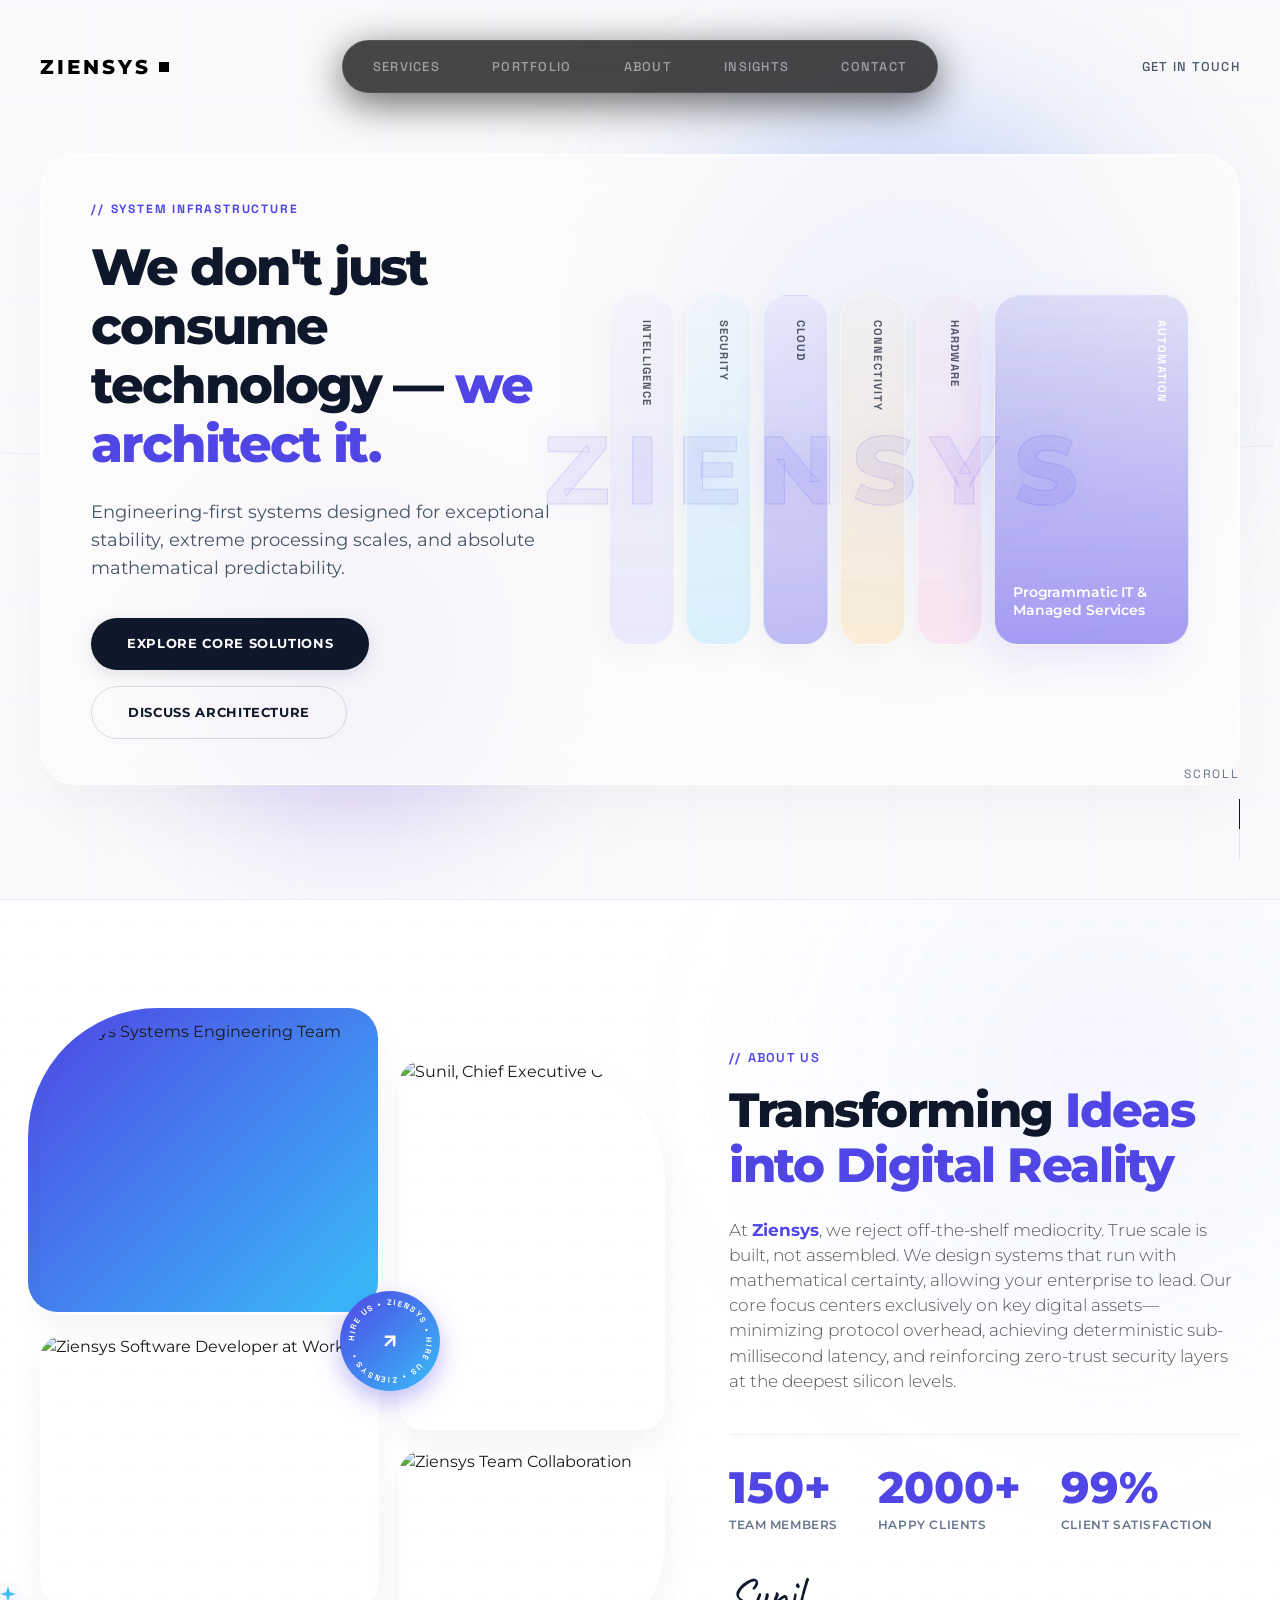
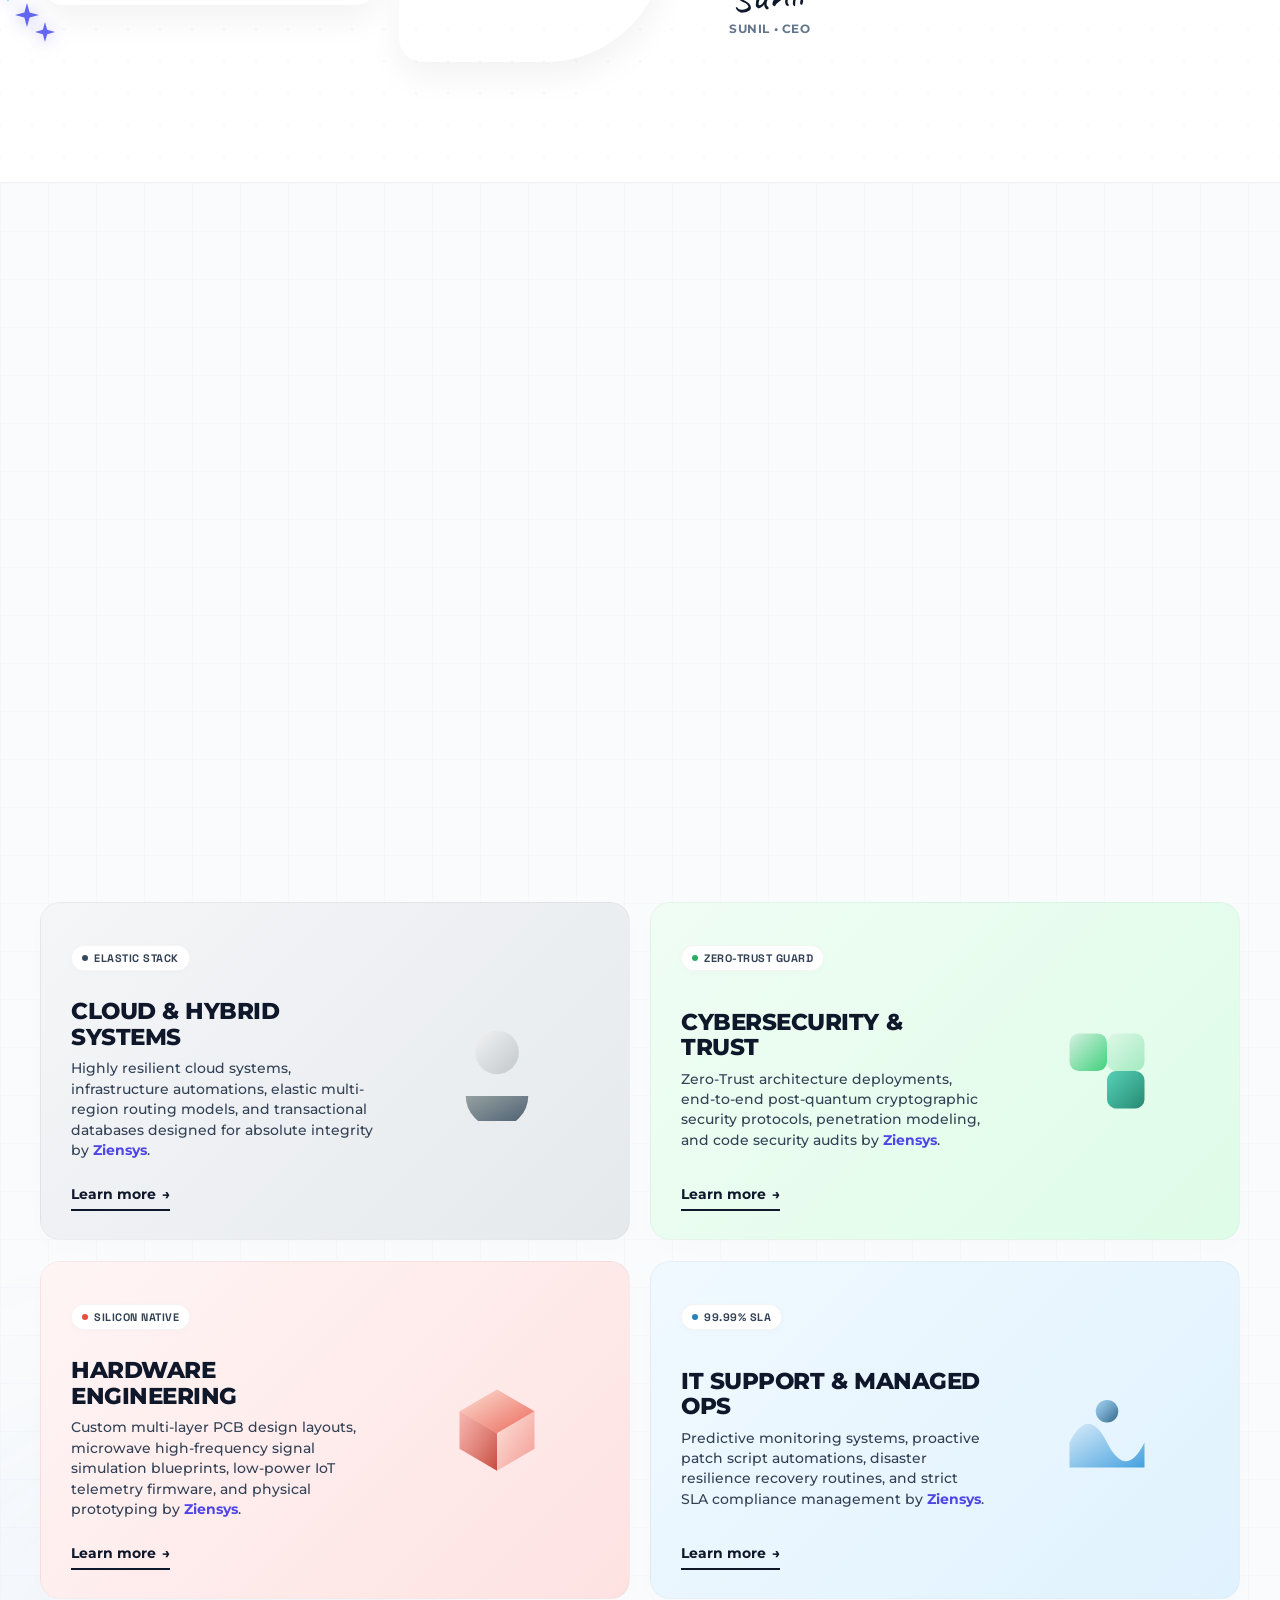
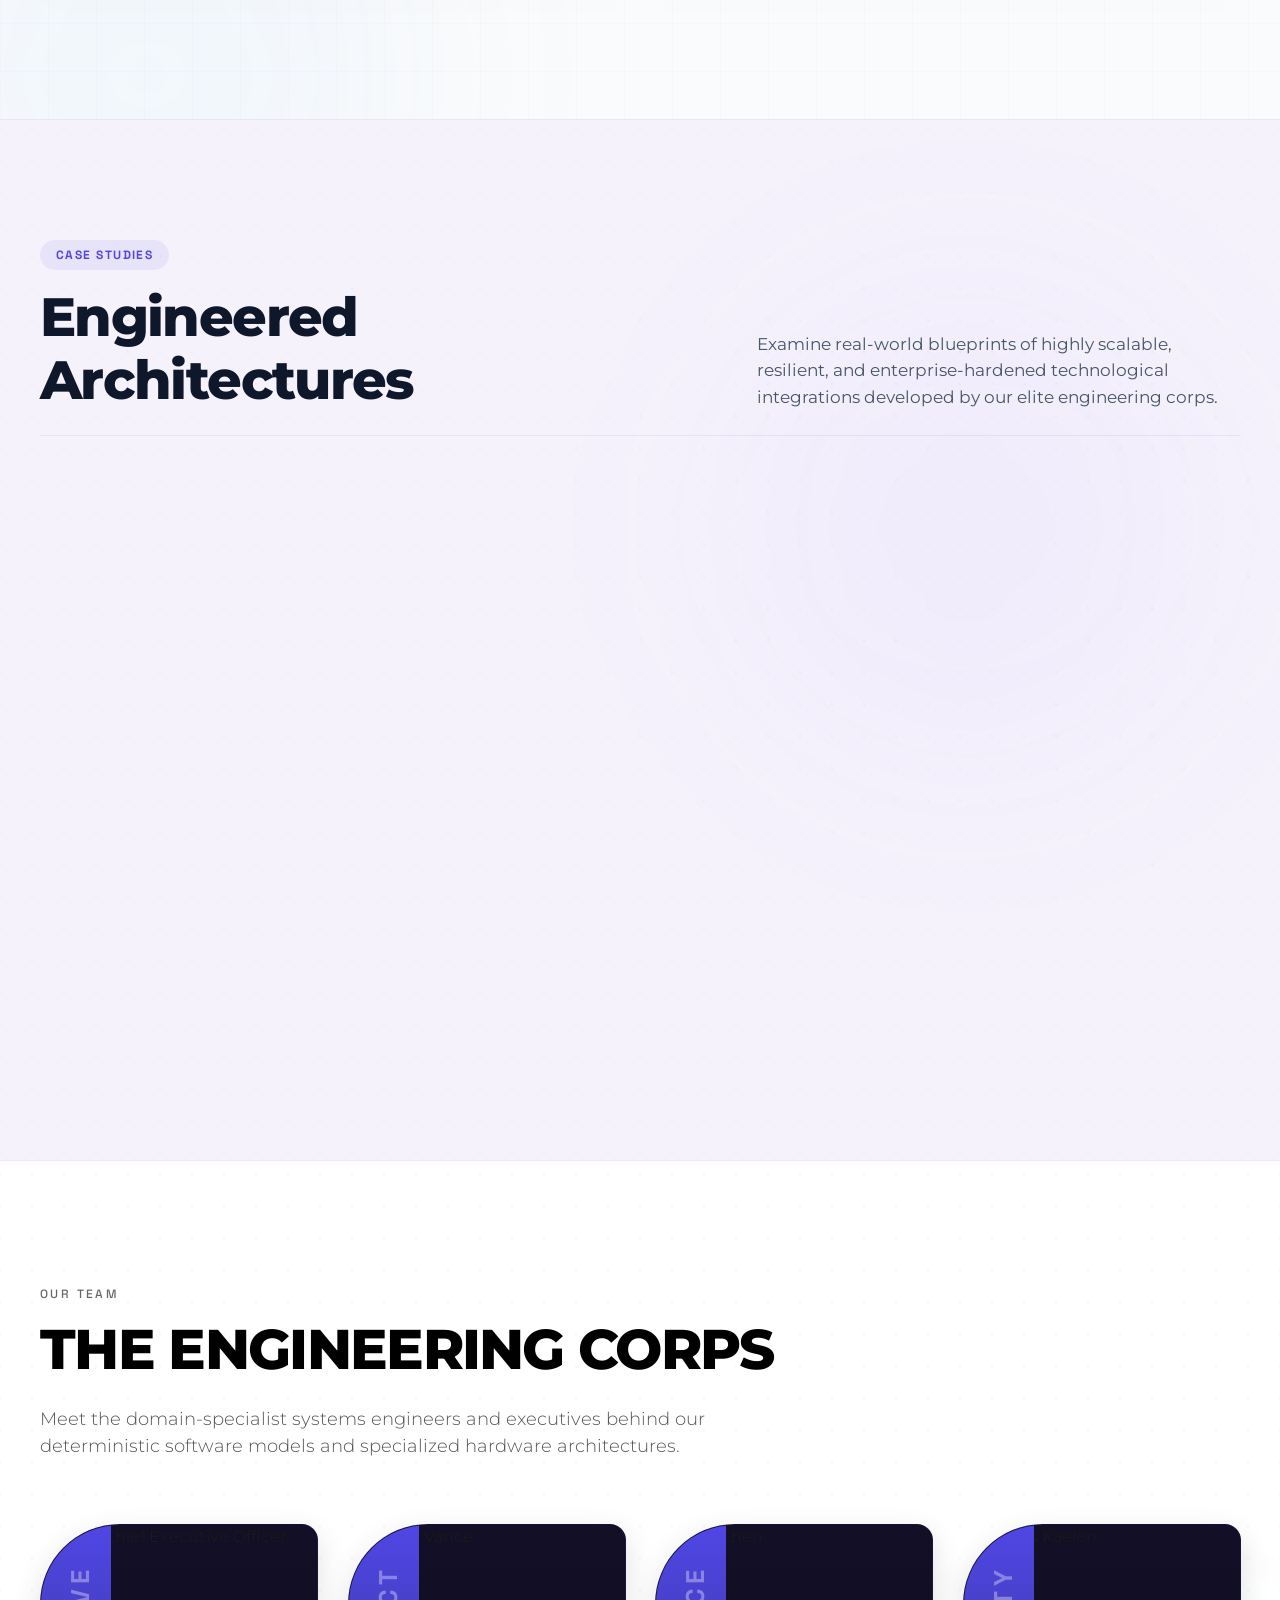
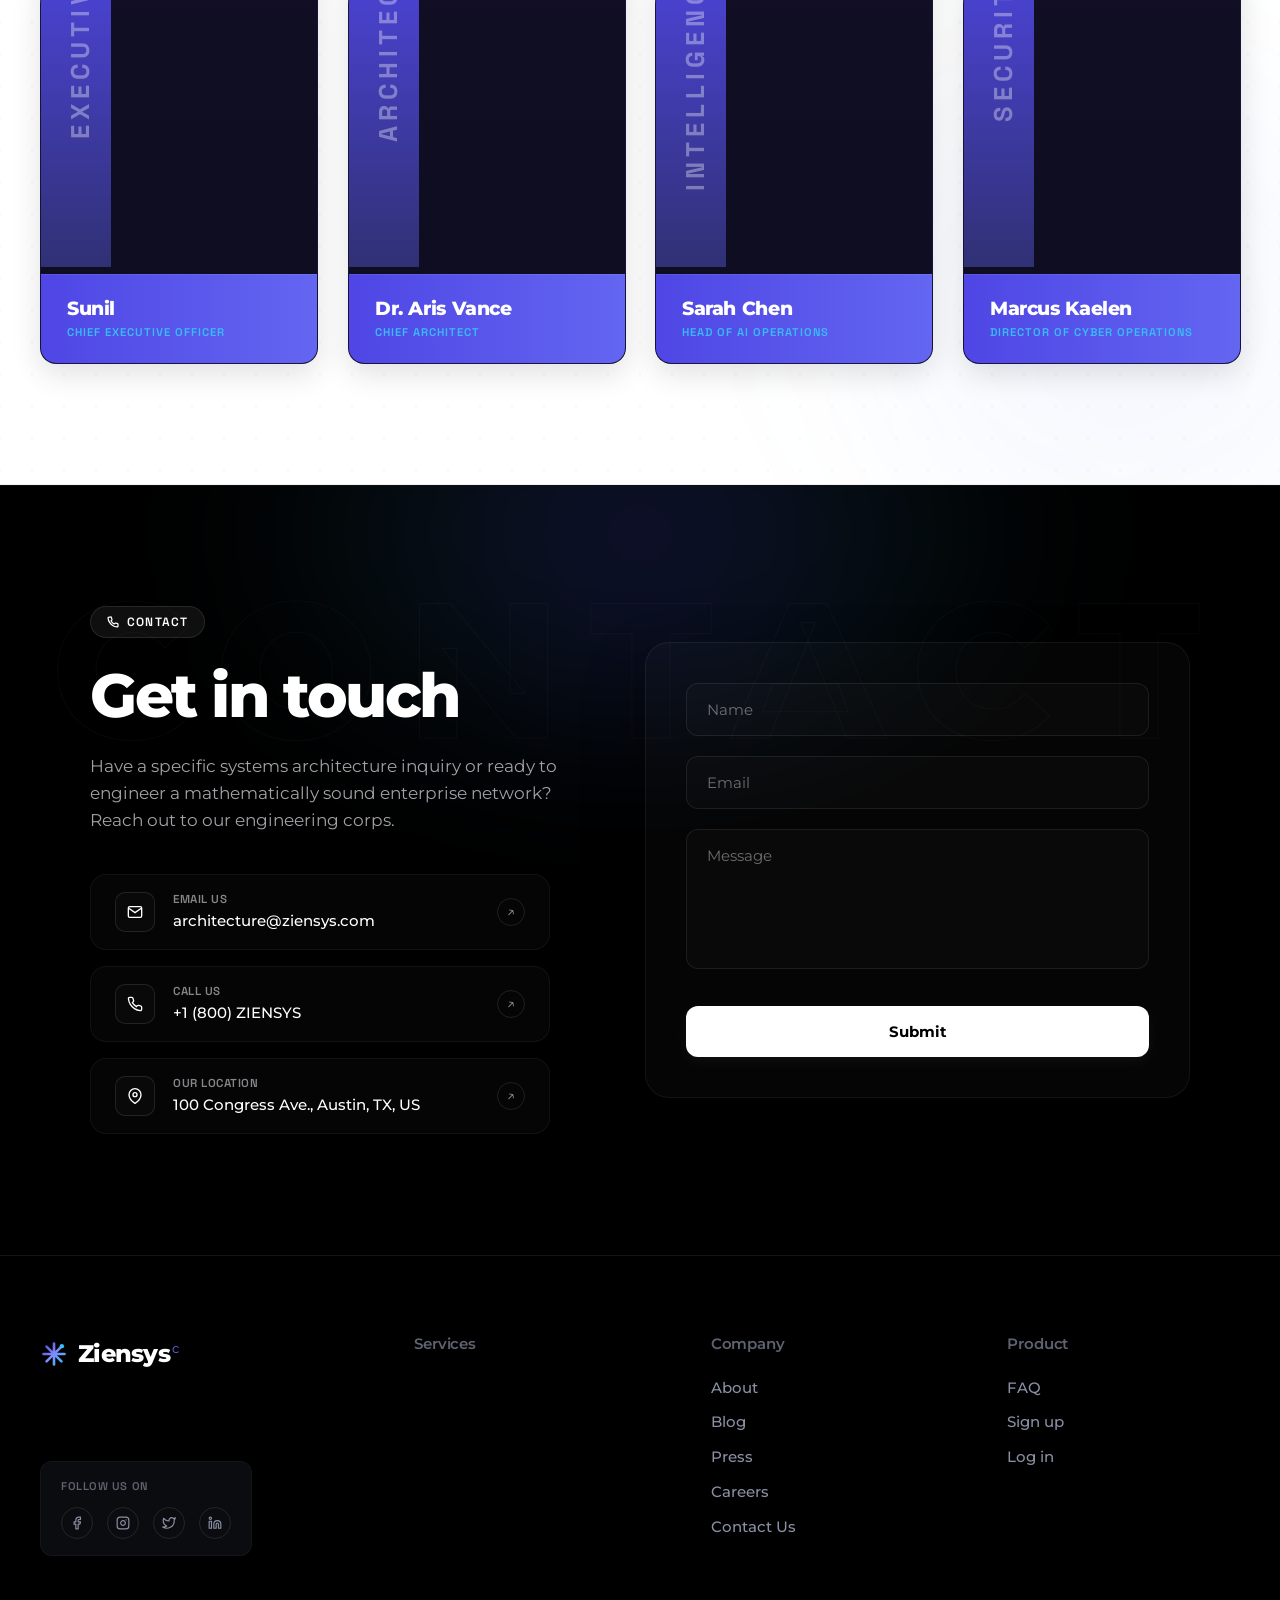
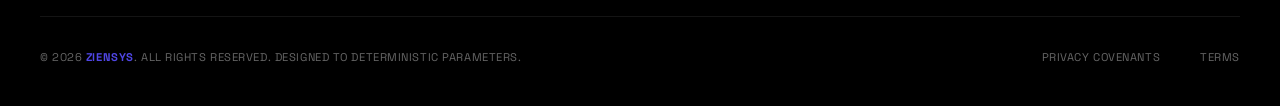
==== index.html @ 9ef04e5a "Initial commit" ====
<!DOCTYPE html>
<html lang="en">
<head>
  <meta charset="UTF-8">
  <meta name="viewport" content="width=device-width, initial-scale=1.0">
  <title>Ziensys | Enterprise System Architecture & Engineering-First Solutions</title>
  
  <meta name="title" content="Ziensys | Enterprise System Architecture & Engineering-First Solutions">
  <meta name="description" content="We don't just consume technology — we architect it. Ziensys provides premium, engineering-first enterprise technology solutions, including software development, cloud systems, cybersecurity, IoT, hardware engineering, and IT managed services.">
  
  <meta property="og:type" content="website">
  <meta property="og:title" content="Ziensys | Enterprise System Architecture & Engineering-First Solutions">
  <meta property="og:description" content="Premium engineering-first technology solutions. Architecting highly deterministic, mathematically sound system designs for global scale.">
  
  <meta name="theme-color" content="#000000">

  <link rel="preconnect" href="https://fonts.googleapis.com">
  <link rel="preconnect" href="https://fonts.gstatic.com" crossorigin>
  <link href="https://fonts.googleapis.com/css2?family=Caveat:wght@600&family=Montserrat:wght@300;400;500;700;800&family=Space+Grotesk:wght@400;500;600&display=swap" rel="stylesheet">

  <style>
    /* ==========================================================================
       ZIENSYS DESIGN SYSTEM (LESSE ARCHITECTURAL CONCEPT)
       ========================================================================== */
    :root {
      /* Default Light Theme variables for remaining sections */
      --bg-dark: #ffffff;
      --bg-card: #ffffff;
      --bg-card-hover: #f9f9fb;
      --accent: #000000;
      --accent-muted: #666666;
      --text-primary: #1a1a1a;
      --text-secondary: #555555;
      --border-flat: rgba(0, 0, 0, 0.06);
      --border-bright: rgba(0, 0, 0, 0.15);
      
      --font-display: 'Montserrat', sans-serif;
      --font-mono: 'Space Grotesk', monospace;
      
      --space-xxs: 4px;
      --space-xs: 8px;
      --space-sm: 16px;
      --space-md: 24px;
      --space-lg: 40px;
      --space-xl: 64px;
      --space-xxl: 120px;
      
      --transition-smooth: 0.6s cubic-bezier(0.16, 1, 0.3, 1);
      --transition-fast: 0.25s cubic-bezier(0.16, 1, 0.3, 1);
    }

    * {
      box-sizing: border-box;
      margin: 0;
      padding: 0;
    }

    html {
      scroll-behavior: smooth;
      font-size: 16px;
      -webkit-font-smoothing: antialiased;
      background-color: #000000;
    }

    body {
      background-color: #000000;
      color: var(--text-primary);
      font-family: var(--font-display);
      line-height: 1.5;
      overflow-x: hidden;
    }

    h1, h2, h3, h4 {
      font-weight: 700;
      line-height: 1.1;
      letter-spacing: -0.03em;
      text-transform: uppercase;
    }

    a {
      color: inherit;
      text-decoration: none;
      transition: var(--transition-fast);
    }

    ul {
      list-style: none;
    }

    /* Clean Structural Grid Background Overlay */
    .structural-grid-overlay {
      position: fixed;
      top: 0;
      left: 0;
      width: 100%;
      height: 100%;
      background-image: 
        linear-gradient(var(--border-flat) 1px, transparent 1px),
        linear-gradient(90deg, var(--border-flat) 1px, transparent 1px);
      background-size: 100px 100px;
      background-position: center center;
      pointer-events: none;
      z-index: 0;
      opacity: 0.5;
    }

    /* Core Architectural Container System */
    .container {
      max-width: 1400px;
      margin: 0 auto;
      padding: 0 var(--space-lg);
      position: relative;
      z-index: 2;
    }

    .section-spacing {
      padding: var(--space-xxl) 0;
      border-bottom: 1px solid var(--border-flat);
    }

    .section-header {
      margin-bottom: var(--space-xl);
      max-width: 800px;
    }

    .section-tag {
      font-family: var(--font-mono);
      font-size: 0.75rem;
      font-weight: 500;
      color: var(--accent-muted);
      letter-spacing: 0.2em;
      text-transform: uppercase;
      margin-bottom: var(--space-sm);
      display: inline-flex;
      align-items: center;
      gap: var(--space-xs);
    }

    .section-title {
      font-size: clamp(2rem, 5vw, 3.5rem);
      color: var(--accent);
      font-weight: 800;
      margin-bottom: var(--space-md);
    }

    .section-desc {
      color: var(--text-secondary);
      font-size: 1.15rem;
      font-weight: 300;
      max-width: 700px;
    }

    /* Hardware Accelerated 3D Perspective Context */
    .perspective-context {
      perspective: 1200px;
      transform-style: preserve-3d;
    }

    /* High-Performance 3D Reveal Animations */
    .reveal {
      opacity: 0;
      transform: translateY(40px) rotateX(4deg);
      transition: opacity 1s cubic-bezier(0.16, 1, 0.3, 1), transform 1s cubic-bezier(0.16, 1, 0.3, 1);
      will-change: transform, opacity;
    }

    .reveal.active {
      opacity: 1;
      transform: translateY(0) rotateX(0deg);
    }

    .reveal-delay-1 { transition-delay: 0.1s; }
    .reveal-delay-2 { transition-delay: 0.2s; }
    .reveal-delay-3 { transition-delay: 0.3s; }

    /* ==========================================================================
       HEADER & NAVIGATION LAYER (FLOATING CAPSULE & MEGAMENU Dropdown)
       ========================================================================== */
    .navbar {
      /* Explicit Dark Theme variables for black navbar capsule */
      --accent: #ffffff;
      --accent-muted: #888888;
      --text-primary: #f5f5f7;
      --text-secondary: #a1a1a6;
      --border-flat: rgba(255, 255, 255, 0.08);
      --border-bright: rgba(255, 255, 255, 0.2);

      position: fixed;
      top: 0;
      left: 0;
      width: 100%;
      z-index: 1000;
      padding: var(--space-lg) 0;
      background: transparent;
      transition: padding var(--transition-smooth);
      pointer-events: none;
    }

    .navbar.scrolled {
      padding: var(--space-sm) 0;
    }

    .nav-container {
      display: flex;
      justify-content: center; /* Center the capsule geometrically */
      align-items: center;
      pointer-events: none;
      position: relative; /* Establish absolute positioning context */
    }

    /* Top Absolute Header for Logo and Contact button (Scrolls away) */
    .top-brand-bar {
      position: absolute;
      top: 0;
      left: 0;
      width: 100%;
      z-index: 1001;
      padding: var(--space-lg) 0;
      background: transparent;
      pointer-events: none;
    }

    .top-brand-container {
      display: flex;
      justify-content: space-between;
      align-items: center;
      pointer-events: none;
      height: 54px; /* Matches the nav capsule height perfectly for alignment */
      position: relative;
    }

    .logo {
      font-family: var(--font-display);
      font-size: 1.25rem;
      font-weight: 800;
      letter-spacing: 0.15em;
      color: var(--accent);
      display: flex;
      align-items: center;
      gap: var(--space-xs);
      pointer-events: auto;
    }

    .logo-square {
      width: 10px;
      height: 10px;
      background-color: var(--accent);
    }

    /* Centered Pill Capsule */
    .nav-capsule {
      background: rgba(10, 10, 10, 0.75);
      border: 1px solid rgba(255, 255, 255, 0.08);
      border-radius: 999px;
      padding: 6px;
      backdrop-filter: blur(20px);
      -webkit-backdrop-filter: blur(20px);
      display: flex;
      align-items: center;
      box-shadow: 0 10px 40px rgba(0, 0, 0, 0.6);
      pointer-events: auto;
    }

    .nav-menu {
      display: flex;
      align-items: center;
      gap: 4px;
    }

    .nav-item {
      position: relative;
    }

    .nav-link {
      font-family: var(--font-mono);
      font-size: 0.8rem;
      font-weight: 500;
      color: var(--text-secondary);
      text-transform: uppercase;
      letter-spacing: 0.1em;
      padding: 10px 24px;
      border-radius: 999px;
      transition: color var(--transition-fast), background var(--transition-fast);
      display: inline-block;
    }

    .nav-link:hover, .nav-link.active-link {
      color: var(--accent);
      background: rgba(255, 255, 255, 0.06);
    }

    /* Active Pill Dropdown bridge */
    .nav-item-dropdown {
      position: relative;
    }

    .nav-item-dropdown::after {
      content: '';
      position: absolute;
      top: 100%;
      left: -20px;
      right: -20px;
      height: 24px;
    }

    /* Megamenu layout dropdown matching reference image (White Glassmorphic Borders, Highly Opaque Background) */
    .megamenu-dropdown {
      position: absolute;
      top: calc(100% + 12px);
      left: 50%;
      transform: translateX(-50%) translateY(15px);
      width: 780px;
      background: rgba(10, 10, 12, 0.98);
      border: 1px solid rgba(255, 255, 255, 0.16);
      border-radius: 20px;
      padding: 24px;
      box-shadow: 
        0 30px 60px rgba(0, 0, 0, 0.8), 
        inset 0 1px 1px rgba(255, 255, 255, 0.15);
      backdrop-filter: blur(40px);
      -webkit-backdrop-filter: blur(40px);
      z-index: 1001;
      opacity: 0;
      visibility: hidden;
      transition: opacity 0.4s cubic-bezier(0.16, 1, 0.3, 1), transform 0.4s cubic-bezier(0.16, 1, 0.3, 1), visibility 0.4s;
      pointer-events: none;
    }

    .nav-item-dropdown:hover .megamenu-dropdown,
    .nav-item-dropdown:focus-within .megamenu-dropdown {
      opacity: 1;
      visibility: visible;
      transform: translateX(-50%) translateY(0);
      pointer-events: auto;
    }

    .megamenu-grid {
      display: grid;
      grid-template-columns: 1fr 1fr;
      gap: 12px;
    }

    /* Services cells styling matching user reference */
    .megamenu-cell {
      background: rgba(255, 255, 255, 0.02);
      border: 1px solid rgba(255, 255, 255, 0.05);
      border-radius: 12px;
      padding: 18px 24px;
      display: flex;
      align-items: center;
      justify-content: space-between;
      transition: background var(--transition-fast), border-color var(--transition-fast), transform var(--transition-fast);
      cursor: pointer;
      position: relative;
      overflow: hidden;
    }

    .megamenu-cell::before {
      content: '';
      position: absolute;
      top: 50%;
      left: 50%;
      width: 100%;
      height: 100%;
      background: radial-gradient(circle, rgba(255,255,255,0.03) 0%, transparent 80%);
      transform: translate(-50%, -50%) scale(0.8);
      opacity: 0;
      transition: transform 0.5s ease, opacity 0.5s ease;
      pointer-events: none;
    }

    .megamenu-cell:hover::before {
      opacity: 1;
      transform: translate(-50%, -50%) scale(1.2);
    }

    .megamenu-cell:hover {
      background: rgba(255, 255, 255, 0.07);
      border-color: rgba(255, 255, 255, 0.15);
      transform: translateY(-2px);
    }

    .megamenu-cell-left {
      display: flex;
      align-items: center;
      gap: 14px;
    }

    .megamenu-cell-icon {
      display: flex;
      align-items: center;
      justify-content: center;
      color: var(--accent-muted);
      transition: color var(--transition-fast);
    }

    .megamenu-cell:hover .megamenu-cell-icon {
      color: var(--accent);
    }

    .megamenu-cell-title {
      font-size: 0.95rem;
      font-weight: 500;
      letter-spacing: -0.01em;
      color: var(--text-primary);
    }

    .megamenu-cell-badge {
      font-family: var(--font-mono);
      font-size: 0.75rem;
      color: var(--text-secondary);
      opacity: 0.5;
      letter-spacing: 0.05em;
    }

    .megamenu-cell:hover .megamenu-cell-badge {
      opacity: 0.8;
      color: var(--accent);
    }

    /* Right hand side action button */
    .nav-contact-link {
      font-family: var(--font-mono);
      font-size: 0.8rem;
      font-weight: 500;
      color: var(--text-secondary);
      text-transform: uppercase;
      letter-spacing: 0.1em;
      pointer-events: auto;
      transition: color var(--transition-fast);
    }

    .nav-contact-link:hover {
      color: var(--accent);
    }

    .hamburger {
      display: none;
      flex-direction: column;
      justify-content: space-between;
      width: 24px;
      height: 14px;
      cursor: pointer;
      z-index: 110;
      pointer-events: auto;
    }

    .hamburger span {
      width: 100%;
      height: 1px;
      background-color: var(--accent);
      transition: transform var(--transition-fast);
    }

    .hamburger.active span:nth-child(1) { transform: translateY(6.5px) rotate(45deg); }
    .hamburger.active span:nth-child(2) { opacity: 0; }
    .hamburger.active span:nth-child(3) { transform: translateY(-6.5px) rotate(-45deg); }

    .mobile-menu-overlay {
      position: fixed;
      top: 0;
      right: -100%;
      width: 100%;
      height: 100vh;
      background-color: #000000; /* Explicitly black mobile overlay menu */
      z-index: 105;
      display: flex;
      flex-direction: column;
      justify-content: center;
      align-items: center;
      gap: var(--space-lg);
      transition: right var(--transition-smooth);
    }

    .mobile-menu-overlay.open { right: 0; }
    .mobile-menu-overlay .nav-link { font-size: 1.5rem; }

    /* ==========================================================================
       SECTION 1: HERO / THE LANDING WINDOW (EXPLICIT BLACK BACKGROUND)
       ========================================================================== */
    .hero {
      /* Dynamic light/indigo variables for Hero section dashboard backdrop */
      --accent: #0f172a;
      --accent-muted: #64748b;
      --text-primary: #0f172a;
      --text-secondary: #475569;
      --border-flat: rgba(79, 70, 229, 0.08);
      --border-bright: rgba(79, 70, 229, 0.2);

      background-color: #faf9fb;
      color: var(--text-primary);
      min-height: 100vh;
      display: flex;
      align-items: center;
      position: relative;
      overflow: hidden;
      padding: 120px 0 80px 0;
      box-sizing: border-box;
      border-bottom: 1px solid var(--border-flat);
    }

    .hero-content {
      width: 100%;
      max-width: 1350px;
    }

    .hero-grid-overlay {
      position: absolute;
      top: 0;
      left: 0;
      width: 100%;
      height: 100%;
      background-image: 
        linear-gradient(rgba(79, 70, 229, 0.02) 1px, transparent 1px),
        linear-gradient(90deg, rgba(79, 70, 229, 0.02) 1px, transparent 1px);
      background-size: 100px 100px;
      background-position: center center;
      pointer-events: none;
      z-index: 2;
    }

    /* Floating Dashboard Card and Layered Glass Stack styles are appended below in custom CSS block */

    .hero-tag {
      border: 1px solid var(--border-bright);
      padding: var(--space-xxs) var(--space-sm);
      color: var(--accent);
      font-family: var(--font-mono);
      font-size: 0.75rem;
      text-transform: uppercase;
      letter-spacing: 0.15em;
      display: inline-flex;
      align-items: center;
      gap: var(--space-xs);
      margin-bottom: var(--space-lg);
    }

    .hero-title {
      font-size: clamp(2.5rem, 7vw, 5.5rem);
      font-weight: 800;
      line-height: 1.0;
      letter-spacing: -0.04em;
      margin-bottom: var(--space-lg);
    }

    .hero-title span.editorial-italics {
      font-weight: 300;
      font-style: italic;
      text-transform: lowercase;
      display: block;
      color: var(--text-secondary);
    }

    .hero-sub {
      font-size: clamp(1.1rem, 2.5vw, 1.4rem);
      color: var(--text-secondary);
      max-width: 750px;
      margin-bottom: var(--space-xl);
      font-weight: 300;
    }

    .btn-group {
      display: flex;
      flex-wrap: wrap;
      gap: var(--space-md);
    }

    /* Editorial Solid Block Buttons */
    .btn {
      font-family: var(--font-mono);
      display: inline-flex;
      align-items: center;
      justify-content: center;
      padding: var(--space-sm) var(--space-lg);
      font-size: 0.8rem;
      font-weight: 500;
      text-transform: uppercase;
      letter-spacing: 0.15em;
      cursor: pointer;
      transition: var(--transition-fast);
      position: relative;
      border: 1px solid var(--accent);
    }

    .btn-primary {
      background-color: var(--accent);
      color: var(--bg-dark);
    }

    .btn-primary:hover {
      background-color: var(--bg-dark);
      color: var(--accent);
      transform: translateY(-2px);
    }

    .btn-secondary {
      border: 1px solid var(--border-bright);
      background: transparent;
      color: var(--accent);
    }

    .btn-secondary:hover {
      border-color: var(--accent);
      transform: translateY(-2px);
    }

    /* Architectural Down Line Asset */
    .scroll-indicator {
      position: absolute;
      bottom: var(--space-lg);
      right: var(--space-lg);
      display: flex;
      flex-direction: column;
      align-items: flex-end;
      gap: var(--space-sm);
      font-family: var(--font-mono);
      font-size: 0.75rem;
      color: var(--text-secondary);
      text-transform: uppercase;
      letter-spacing: 0.15em;
    }

    .scroll-line {
      width: 1px;
      height: 60px;
      background: var(--border-flat);
      position: relative;
      overflow: hidden;
    }

    .scroll-line::after {
      content: '';
      position: absolute;
      top: 0;
      left: 0;
      width: 100%;
      height: 30px;
      background: var(--accent);
      animation: scroll-drop 2s infinite cubic-bezier(0.16, 1, 0.3, 1);
    }

    @keyframes scroll-drop {
      0% { transform: translateY(-100%); }
      80%, 100% { transform: translateY(200%); }
    }

    /* ==========================================================================
       SECTION 2: EXECUTIVE VISION
       ========================================================================== */
    .vision-grid {
      display: grid;
      grid-template-columns: 1.1fr 0.9fr;
      gap: var(--space-xl);
      align-items: center;
    }

    .vision-quote p {
      font-size: clamp(1.4rem, 3vw, 2.2rem);
      line-height: 1.3;
      font-weight: 300;
      color: var(--accent);
      margin-bottom: var(--space-lg);
    }

    .vision-author {
      font-family: var(--font-mono);
      text-transform: uppercase;
      letter-spacing: 0.1em;
    }

    .vision-name {
      font-size: 0.9rem;
      font-weight: 700;
      color: var(--accent);
    }

    .vision-title {
      font-size: 0.75rem;
      color: var(--text-secondary);
      margin-top: var(--space-xxs);
    }

    .vision-body {
      color: var(--text-secondary);
      font-size: 1.05rem;
      font-weight: 300;
      margin-top: var(--space-lg);
      padding-top: var(--space-lg);
      border-top: 1px solid var(--border-flat);
    }

    /* High-End 3D Interactive Container Layer */
    .interactive-3d-frame {
      width: 100%;
      height: 480px;
      background: var(--bg-card);
      border: 1px solid var(--border-flat);
      display: flex;
      justify-content: center;
      align-items: center;
      position: relative;
      transform-style: preserve-3d;
      transition: border-color var(--transition-smooth);
      will-change: transform;
    }

    .interactive-3d-frame:hover {
      border-color: var(--border-bright);
    }

    .interactive-3d-frame svg {
      width: 75%;
      height: auto;
      transform: translateZ(50px) scale(0.95);
      transition: transform var(--transition-smooth);
    }

    /* ==========================================================================
       SECTION 3: CORE CAPABILITIES (3D GRID ENGINE)
       ========================================================================== */
    .services-grid {
      display: grid;
      grid-template-columns: repeat(3, 1fr);
      gap: var(--space-md);
    }

    .service-card {
      background-color: var(--bg-card);
      border: 1px solid var(--border-flat);
      padding: var(--space-lg);
      display: flex;
      flex-direction: column;
      height: 400px;
      position: relative;
      transform-style: preserve-3d;
      transition: border-color var(--transition-smooth), background-color var(--transition-smooth);
      will-change: transform;
    }

    .service-card:hover {
      border-color: var(--border-bright);
      background-color: var(--bg-card-hover);
    }

    .service-header {
      display: flex;
      justify-content: space-between;
      align-items: flex-start;
      margin-bottom: var(--space-md);
      transform: translateZ(30px);
    }

    .service-icon {
      color: var(--accent);
    }

    .service-number {
      font-family: var(--font-mono);
      font-size: 0.75rem;
      color: var(--accent-muted);
    }

    .service-card-title {
      font-size: 1.25rem;
      font-weight: 700;
      color: var(--accent);
      margin-bottom: var(--space-md);
      transform: translateZ(40px);
    }

    .service-list {
      margin-top: auto;
      display: flex;
      flex-direction: column;
      gap: var(--space-sm);
      transform: translateZ(20px);
    }

    .service-item {
      font-size: 0.9rem;
      color: var(--text-secondary);
      font-weight: 300;
      line-height: 1.4;
    }

    /* ==========================================================================
       SECTION 4: CASE STUDIES (PREMIUM PASTEL LILAC BENTO GRID)
       ========================================================================== */
    .cases-section {
      background-color: #f5f2fc !important; /* Soft premium lilac background */
      background-image: radial-gradient(rgba(79, 70, 229, 0.07) 1.2px, transparent 1.2px) !important;
      background-size: 32px 32px !important;
      background-position: center center !important;
      color: #0f172a !important;
      border-bottom: 1px solid rgba(79, 70, 229, 0.06);
      position: relative;
      overflow: hidden;
    }

    .cases-section::before {
      content: '';
      position: absolute;
      top: 15%;
      right: 5%;
      width: 500px;
      height: 500px;
      background: radial-gradient(circle, rgba(168, 85, 247, 0.04) 0%, rgba(99, 102, 241, 0.03) 100%);
      filter: blur(100px);
      border-radius: 50%;
      pointer-events: none;
      z-index: 1;
    }

    .cases-header-grid {
      display: grid;
      grid-template-columns: 1.15fr 0.85fr;
      gap: var(--space-xl);
      align-items: flex-end;
      margin-bottom: var(--space-xl);
      border-bottom: 1px solid rgba(79, 70, 229, 0.08);
      padding-bottom: var(--space-md);
    }

    .cases-capsule-tag {
      background: rgba(79, 70, 229, 0.08);
      color: var(--brand-primary);
      font-family: var(--font-mono);
      font-size: 0.75rem;
      font-weight: 700;
      letter-spacing: 0.12em;
      text-transform: uppercase;
      padding: 6px 16px;
      border-radius: 99px;
      display: inline-block;
      margin-bottom: var(--space-sm);
    }

    .cases-title {
      font-family: var(--font-display);
      font-size: clamp(2rem, 4.5vw, 3.4rem);
      font-weight: 800;
      line-height: 1.15;
      letter-spacing: -0.03em;
      color: #0f172a;
      margin: 0;
      text-transform: none;
    }

    .cases-desc {
      color: #475569;
      font-size: 1.05rem;
      line-height: 1.6;
      font-weight: 400;
      margin: 0;
    }

    .cases-grid {
      display: grid;
      grid-template-columns: repeat(3, 1fr);
      gap: 30px;
    }

    .cases-premium-card {
      border-radius: 24px;
      padding: 32px;
      display: flex;
      flex-direction: column;
      justify-content: space-between;
      min-height: 540px;
      box-shadow: 0 10px 30px rgba(79, 70, 229, 0.02);
      transition: transform 0.45s cubic-bezier(0.16, 1, 0.3, 1), box-shadow 0.45s cubic-bezier(0.16, 1, 0.3, 1), border-color 0.45s cubic-bezier(0.16, 1, 0.3, 1);
      box-sizing: border-box;
      border: 1px solid rgba(79, 70, 229, 0.05);
      position: relative;
      overflow: hidden;
      cursor: pointer;
      transform-style: preserve-3d;
      will-change: transform;
    }

    .card-theme-lilac {
      background: linear-gradient(135deg, #eae5f9 0%, #ebe7f7 100%);
      color: #0f172a;
      border-color: rgba(79, 70, 229, 0.08);
    }

    .card-theme-dark {
      background: #000000;
      color: #ffffff;
      border-color: rgba(255, 255, 255, 0.1);
      box-shadow: 0 10px 40px rgba(0, 0, 0, 0.15);
    }

    .cases-premium-card:hover {
      transform: translateY(-8px);
    }

    .card-theme-lilac:hover {
      box-shadow: 0 25px 50px rgba(79, 70, 229, 0.12);
      border-color: rgba(79, 70, 229, 0.2);
    }

    .card-theme-dark:hover {
      box-shadow: 0 25px 50px rgba(0, 0, 0, 0.4);
      border-color: rgba(255, 255, 255, 0.25);
    }

    .cases-card-header {
      display: flex;
      justify-content: space-between;
      align-items: flex-start;
      margin-bottom: var(--space-md);
      transform: translateZ(30px);
    }

    .cases-card-title-group {
      flex: 1;
      padding-right: 12px;
    }

    .cases-card-meta {
      font-family: var(--font-mono);
      font-size: 0.72rem;
      font-weight: 700;
      text-transform: uppercase;
      letter-spacing: 0.1em;
      margin-bottom: 6px;
    }

    .card-theme-lilac .cases-card-meta {
      color: var(--brand-primary);
    }

    .card-theme-dark .cases-card-meta {
      color: var(--brand-secondary);
    }

    .cases-card-title {
      font-family: var(--font-display);
      font-size: 1.35rem;
      font-weight: 800;
      letter-spacing: -0.02em;
      margin: 0;
      text-transform: none;
      line-height: 1.25;
    }

    .cases-card-arrow-wrap {
      width: 36px;
      height: 36px;
      border-radius: 50%;
      display: flex;
      align-items: center;
      justify-content: center;
      transition: background 0.3s ease, color 0.3s ease, transform 0.3s ease;
    }

    .card-theme-lilac .cases-card-arrow-wrap {
      background: rgba(79, 70, 229, 0.06);
      color: var(--brand-primary);
    }

    .card-theme-dark .cases-card-arrow-wrap {
      background: rgba(255, 255, 255, 0.1);
      color: #ffffff;
    }

    .cases-premium-card:hover .cases-card-arrow-wrap {
      transform: rotate(45deg);
    }

    .card-theme-lilac:hover .cases-card-arrow-wrap {
      background: var(--brand-primary);
      color: #ffffff;
    }

    .card-theme-dark:hover .cases-card-arrow-wrap {
      background: var(--brand-secondary);
      color: #000000;
    }

    .cases-card-body {
      margin-bottom: var(--space-md);
      transform: translateZ(20px);
      flex-grow: 1;
    }

    .cases-card-desc {
      font-size: 0.88rem;
      line-height: 1.5;
      margin: 0;
    }

    .card-theme-lilac .cases-card-desc {
      color: #334155;
      font-weight: 500;
    }

    .card-theme-dark .cases-card-desc {
      color: #cbd5e1;
      font-weight: 400;
    }

    .cases-card-metric-badge {
      display: inline-flex;
      align-items: center;
      gap: 6px;
      background: rgba(255, 255, 255, 0.85);
      border: 1px solid rgba(0, 0, 0, 0.03);
      padding: 4px 10px;
      border-radius: 99px;
      width: fit-content;
      box-shadow: 0 2px 10px rgba(0, 0, 0, 0.01);
      margin-top: 14px;
    }

    .card-theme-dark .cases-card-metric-badge {
      background: rgba(255, 255, 255, 0.12);
      border-color: rgba(255, 255, 255, 0.05);
    }

    .cases-metric-dot {
      width: 6px;
      height: 6px;
      border-radius: 50%;
      display: inline-block;
    }

    .card-theme-lilac .cases-metric-dot {
      background-color: var(--brand-primary);
    }

    .card-theme-dark .cases-metric-dot {
      background-color: var(--brand-secondary);
    }

    .cases-metric-text {
      font-size: 0.68rem;
      font-weight: 700;
      font-family: var(--font-mono);
      text-transform: uppercase;
      letter-spacing: 0.5px;
    }

    .card-theme-lilac .cases-metric-text {
      color: #1e293b;
    }

    .card-theme-dark .cases-metric-text {
      color: #f1f5f9;
    }

    .cases-card-image-wrap {
      width: 100%;
      height: 200px;
      border-radius: 16px;
      overflow: hidden;
      margin-top: auto;
      transform: translateZ(10px);
      box-shadow: 0 5px 15px rgba(0, 0, 0, 0.03);
      border: 1px solid rgba(0, 0, 0, 0.02);
    }

    .card-theme-dark .cases-card-image-wrap {
      border-color: rgba(255, 255, 255, 0.05);
    }

    .cases-card-image-wrap img {
      width: 100%;
      height: 100%;
      object-fit: cover;
      display: block;
      transition: transform 0.6s cubic-bezier(0.16, 1, 0.3, 1);
    }

    .cases-premium-card:hover .cases-card-image-wrap img {
      transform: scale(1.05);
    }

    @media (max-width: 1100px) {
      .cases-grid {
        grid-template-columns: repeat(2, 1fr);
        gap: 24px;
      }
      .cases-header-grid {
        grid-template-columns: 1fr;
        gap: 20px;
        align-items: flex-start;
      }
    }

    @media (max-width: 768px) {
      .cases-grid {
        grid-template-columns: 1fr;
      }
      .cases-premium-card {
        min-height: auto;
      }
      .cases-card-image-wrap {
        height: 180px;
      }
    }

    /* ==========================================================================
       SECTION 5: THE TEAM FRAME (VERTICAL PORTRAIT BLUEPRINT ACCENTS)
       ========================================================================== */
    .team-grid {
      display: grid;
      grid-template-columns: repeat(4, 1fr) !important;
      gap: 30px;
    }

    .team-premium-card {
      position: relative;
      height: 440px;
      background: linear-gradient(180deg, #120f26 0%, #0d0c1d 100%);
      border-radius: 80px 16px 16px 16px;
      border: 1px solid rgba(79, 70, 229, 0.12);
      overflow: hidden;
      display: flex;
      flex-direction: column;
      justify-content: flex-end;
      box-shadow: 0 10px 30px rgba(0, 0, 0, 0.12);
      cursor: pointer;
      transition: transform 0.45s cubic-bezier(0.16, 1, 0.3, 1), border-color 0.45s cubic-bezier(0.16, 1, 0.3, 1), box-shadow 0.45s cubic-bezier(0.16, 1, 0.3, 1);
      transform-style: preserve-3d;
      will-change: transform;
    }

    .team-premium-card:hover {
      border-color: var(--brand-primary);
      box-shadow: 0 20px 45px rgba(79, 70, 229, 0.18);
      transform: translateY(-8px);
    }

    /* Tall Vertical Left Accent block inspired by the red block in mockup */
    .team-premium-card::before {
      content: '';
      position: absolute;
      top: 0;
      left: 0;
      width: 70px;
      height: 78%;
      background: linear-gradient(180deg, var(--brand-primary) 0%, rgba(99, 102, 241, 0.4) 100%);
      border-radius: 80px 0 0 0;
      z-index: 3; /* Placed above the portrait layer to cleanly clip its background */
      transition: background var(--transition-fast);
    }

    .team-premium-card:hover::before {
      background: linear-gradient(180deg, var(--brand-accent) 0%, rgba(99, 102, 241, 0.6) 100%);
    }

    /* Rotated Outlined Role Text running vertically on the left edge */
    .team-card-vertical-text {
      position: absolute;
      top: 40px;
      left: 20px;
      z-index: 4; /* Floats above the left accent strip */
      font-family: var(--font-mono);
      font-size: 1.6rem;
      font-weight: 800;
      color: rgba(255, 255, 255, 0.35); /* Solid semi-transparent white for high visibility */
      writing-mode: vertical-rl;
      text-orientation: mixed;
      transform: rotate(180deg);
      letter-spacing: 5px;
      pointer-events: none;
      transition: color 0.3s ease;
    }

    .team-premium-card:hover .team-card-vertical-text {
      color: rgba(255, 255, 255, 0.85); /* Bright high-contrast white on hover */
    }

    /* Portrait Image Layer */
    .team-card-portrait-wrap {
      position: absolute;
      top: 0;
      left: 0;
      width: 100%;
      height: 100%;
      z-index: 1; /* Placed at the base layer so the left strip clips its solid background */
      pointer-events: none;
      display: flex;
      align-items: flex-end;
      justify-content: flex-end;
    }

    .team-card-portrait-wrap img {
      width: 100%;
      height: 100%;
      object-fit: cover; /* Cover the card to prevent grey box outlines or empty letterboxing */
      object-position: center top;
      transition: transform 0.6s cubic-bezier(0.16, 1, 0.3, 1);
    }

    .team-premium-card:hover .team-card-portrait-wrap img {
      transform: scale(1.04) translate3d(2px, 0, 0);
    }

    /* Gradient Mask Fading Portrait at chest level */
    .team-card-fade-overlay {
      position: absolute;
      bottom: 0;
      left: 0;
      width: 100%;
      height: 60%;
      background: linear-gradient(to top, #0f0d23 0%, rgba(15, 13, 35, 0.95) 15%, rgba(15, 13, 35, 0) 100%);
      z-index: 2; /* Sits directly on top of the portrait to fade chest contours */
      transition: background 0.4s ease;
    }

    .team-premium-card:hover .team-card-fade-overlay {
      background: linear-gradient(to top, #14112c 0%, rgba(20, 17, 44, 0.95) 20%, rgba(20, 17, 44, 0) 100%);
    }

    /* Solid bottom banner containing Name & Role */
    .team-card-banner {
      position: relative;
      width: 100%;
      background: linear-gradient(90deg, var(--brand-primary) 0%, var(--brand-accent) 100%);
      padding: 22px 26px;
      z-index: 5;
      box-sizing: border-box;
      border-top: 1px solid rgba(255, 255, 255, 0.08);
      transition: background 0.4s ease;
    }

    .team-premium-card:hover .team-card-banner {
      background: linear-gradient(90deg, var(--brand-primary-hover) 0%, var(--brand-primary) 100%);
    }

    .team-card-name {
      font-family: var(--font-display);
      font-size: 1.2rem;
      font-weight: 800;
      color: #ffffff;
      margin-bottom: 4px;
      text-transform: none;
      letter-spacing: -0.02em;
      line-height: 1.2;
    }

    .team-card-role {
      font-family: var(--font-mono);
      font-size: 0.7rem;
      font-weight: 600;
      color: var(--brand-secondary);
      text-transform: uppercase;
      letter-spacing: 1px;
      display: block;
    }

    .team-premium-card:hover .team-card-role {
      color: #ffffff;
    }

    @media (max-width: 1100px) {
      .team-grid {
        grid-template-columns: repeat(2, 1fr) !important;
        gap: 24px;
      }
    }

    @media (max-width: 600px) {
      .team-grid {
        grid-template-columns: 1fr !important;
        gap: 20px;
      }
      .team-premium-card {
        height: 400px;
        border-radius: 60px 16px 16px 16px;
      }
      .team-premium-card::before {
        width: 60px;
        border-radius: 60px 0 0 0;
      }
      .team-card-vertical-text {
        font-size: 1.4rem;
        top: 30px;
        left: 18px;
      }
    }

    /* ==========================================================================
       SECTION 6: FORM & STRUCTURAL FOOTER
       ========================================================================== */
    .contact-grid {
      display: grid;
      grid-template-columns: 0.9fr 1.1fr;
      gap: var(--space-xl);
    }

    .contact-info {
      display: flex;
      flex-direction: column;
      justify-content: space-between;
    }

    .contact-details {
      display: flex;
      flex-direction: column;
      gap: var(--space-md);
      margin: var(--space-lg) 0;
    }

    .contact-detail-item {
      display: flex;
      align-items: center;
      gap: var(--space-md);
    }

    .contact-icon {
      color: var(--accent);
    }

    .contact-text-title {
      font-family: var(--font-mono);
      font-size: 0.7rem;
      text-transform: uppercase;
      color: var(--accent-muted);
      letter-spacing: 0.1em;
    }

    .contact-text-value {
      font-size: 1rem;
      font-weight: 400;
      color: var(--text-primary);
      margin-top: var(--space-xxs);
    }

    .contact-text-value a:hover {
      color: var(--accent);
      text-decoration: underline;
    }

    .contact-form-container {
      background-color: var(--bg-card);
      border: 1px solid var(--border-flat);
      padding: var(--space-lg);
    }

    .form-title {
      font-size: 1.5rem;
      font-weight: 800;
      margin-bottom: var(--space-lg);
    }

    .form-group-row {
      display: grid;
      grid-template-columns: 1fr 1fr;
      gap: var(--space-md);
    }

    .form-group {
      margin-bottom: var(--space-md);
    }

    .form-label {
      display: block;
      font-family: var(--font-mono);
      font-size: 0.7rem;
      font-weight: 500;
      color: var(--accent-muted);
      margin-bottom: var(--space-xs);
      text-transform: uppercase;
      letter-spacing: 0.1em;
    }

    /* Fine Line Inputs */
    .form-control {
      width: 100%;
      background-color: transparent;
      border: none;
      border-bottom: 1px solid var(--border-flat);
      padding: var(--space-sm) 0;
      font-size: 0.95rem;
      color: var(--text-primary);
      font-family: var(--font-display);
      border-radius: 0;
      transition: border-color var(--transition-fast);
    }

    .form-control:focus {
      outline: none;
      border-color: var(--accent);
    }

    textarea.form-control {
      min-height: 100px;
      resize: none;
    }

    select.form-control {
      appearance: none;
      background-image: url("data:image/svg+xml;charset=UTF-8,%3Csvg xmlns='http://www.w3.org/2000/svg' viewBox='0 0 24 24' fill='none' stroke='%23888888' stroke-width='1.5' stroke-linecap='round' stroke-linejoin='round'%3E%3Cpolyline points='6 9 12 15 18 9'%3E%3C/polyline%3E%3C/svg%3E");
      background-repeat: no-repeat;
      background-position: right center;
      background-size: 14px;
    }

    .form-submit-btn {
      width: 100%;
      padding: var(--space-sm) var(--space-lg);
      font-family: var(--font-mono);
      font-size: 0.8rem;
      font-weight: 500;
      text-transform: uppercase;
      letter-spacing: 0.15em;
      background-color: var(--accent);
      color: var(--bg-dark);
      cursor: pointer;
      border: 1px solid var(--accent);
      transition: var(--transition-fast);
      display: flex;
      align-items: center;
      justify-content: center;
      gap: var(--space-sm);
      margin-top: var(--space-md);
    }

    .form-submit-btn:hover {
      background-color: var(--bg-dark);
      color: var(--accent);
    }

    .footer-bottom {
      display: flex;
      justify-content: space-between;
      align-items: center;
      flex-wrap: wrap;
      gap: var(--space-md);
      color: var(--accent-muted);
      font-family: var(--font-mono);
      font-size: 0.7rem;
      text-transform: uppercase;
      letter-spacing: 0.05em;
      padding: var(--space-lg) 0;
    }

    .footer-links {
      display: flex;
      gap: var(--space-lg);
    }

    .footer-links a:hover {
      color: var(--accent);
    }

    /* Minimal Floating Controls */
    .back-to-top {
      position: fixed;
      bottom: var(--space-lg);
      right: var(--space-lg);
      width: 40px;
      height: 40px;
      background: var(--bg-card);
      border: 1px solid var(--border-flat);
      display: flex;
      align-items: center;
      justify-content: center;
      color: var(--accent);
      cursor: pointer;
      opacity: 0;
      visibility: hidden;
      transition: var(--transition-fast);
      z-index: 99;
    }

    .back-to-top.visible {
      opacity: 1;
      visibility: visible;
    }

    .back-to-top:hover {
      border-color: var(--accent);
      transform: translateY(-2px);
    }

    /* ==========================================================================
       MEDIA BREAKPOINTS
       ========================================================================== */
    @media (max-width: 1100px) {
      .services-grid, .team-grid { grid-template-columns: repeat(2, 1fr); }
      .case-card, .case-card.alternate { grid-template-columns: 1fr; }
      .case-diagram { border-left: none; border-bottom: 1px solid var(--border-flat); }
      .case-card.alternate .case-diagram { border-right: none; }
    }

    @media (max-width: 768px) {
      :root {
        --space-xl: 40px;
        --space-xxl: 80px;
      }
      .container { padding: 0 var(--space-md); }
      .hamburger {
        display: flex;
        position: absolute;
        right: var(--space-md);
        top: 50%;
        transform: translateY(-50%);
      }
      .nav-menu { display: none; }
      .nav-contact-link { display: none !important; }
      .vision-grid, .contact-grid { grid-template-columns: 1fr; }
      .interactive-3d-frame { height: 320px; }
    }

    /* ==========================================================================
       LUXURY INTERACTIVE ANIMATIONS (Tresmares Capital Parity)
       ========================================================================== */
    /* Word Rise/Stagger Animation */
    .word-stagger {
      overflow: hidden;
      display: inline-block;
      vertical-align: bottom;
    }
    .word-stagger span {
      display: inline-block;
      transform: translateY(100%);
      opacity: 0;
      animation: word-rise 1.4s cubic-bezier(0.16, 1, 0.3, 1) forwards;
    }
    @keyframes word-rise {
      to {
        transform: translateY(0);
        opacity: 1;
      }
    }

    /* Custom Luxury Mouse Follower with Auto-Inversion difference engine */
    .custom-cursor {
      position: fixed;
      top: 0;
      left: 0;
      width: 6px;
      height: 6px;
      background-color: #ffffff; /* Explicitly white for mix-blend-mode to invert correctly */
      border-radius: 50%;
      pointer-events: none;
      z-index: 9999;
      transform: translate(-50%, -50%);
      transition: width 0.3s ease, height 0.3s ease, background-color 0.3s ease;
      mix-blend-mode: difference; /* Inverts color over light/dark boundaries automatically! */
      opacity: 0;
    }
    
    .custom-cursor-follower {
      position: fixed;
      top: 0;
      left: 0;
      width: 28px;
      height: 28px;
      border: 1px solid #ffffff; /* Explicitly white border for mix-blend-mode inversion */
      border-radius: 50%;
      pointer-events: none;
      z-index: 9998;
      transform: translate(-50%, -50%);
      transition: transform 0.12s cubic-bezier(0.25, 1, 0.5, 1), width 0.3s ease, height 0.3s ease, border-color 0.3s ease, background-color 0.3s ease;
      mix-blend-mode: difference; /* Inverts color over light/dark boundaries automatically! */
      opacity: 0;
    }

    /* Active states when hovering links */
    .custom-cursor.hovering {
      width: 3px;
      height: 3px;
    }
    .custom-cursor-follower.hovering {
      width: 48px;
      height: 48px;
      background-color: rgba(255, 255, 255, 0.1);
    }

    @media (pointer: coarse) {
      .custom-cursor, .custom-cursor-follower { display: none; }
    }

    /* ==========================================================================
       EXPLICIT LIGHT THEME SVG & COMPONENT OVERRIDES
       ========================================================================== */
    /* Dynamic grid overrides for remaining light sections */
    .section-spacing {
      background-color: #ffffff;
      color: #1a1a1a;
    }
    .section-spacing:nth-of-type(even) {
      background-color: #fcfcfd; /* Elegant alternating section background */
    }

    /* SVG shapes flip automatically in light theme sections */
    .perspective-context svg circle[stroke*="rgba(255,255,255"] { stroke: rgba(0, 0, 0, 0.08) !important; }
    .perspective-context svg line[stroke*="rgba(255,255,255"] { stroke: rgba(0, 0, 0, 0.12) !important; }
    .perspective-context svg rect[fill="var(--bg-dark)"] { fill: #ffffff !important; }
    .perspective-context svg circle[fill="var(--bg-dark)"] { fill: #ffffff !important; }
    .perspective-context svg polygon[fill="var(--bg-dark)"] { fill: #ffffff !important; }
    .perspective-context svg g[stroke="var(--accent)"] { stroke: #000000 !important; }
    .perspective-context svg circle[stroke="var(--accent)"] { stroke: #000000 !important; }

    /* Case diagrams light style override */
    .case-diagram {
      background-color: #f7f7f9 !important;
    }
    .case-diagram::before {
      background-image: 
        linear-gradient(rgba(0, 0, 0, 0.02) 1px, transparent 1px),
        linear-gradient(90deg, rgba(0, 0, 0, 0.02) 1px, transparent 1px) !important;
    }
    .case-svg circle[stroke*="rgba(255,255,255,0.1)"] { stroke: rgba(0, 0, 0, 0.06) !important; }
    .case-svg circle[stroke*="rgba(255,255,255,0.15)"] { stroke: rgba(0, 0, 0, 0.08) !important; }
    .case-svg path[stroke="var(--accent)"] { stroke: #000000 !important; }
    .case-svg g[stroke="var(--accent-cyan)"] { stroke: #1a1a1a !important; }
    .case-svg circle[fill="var(--accent-cyan)"] { fill: #000000 !important; }
    .case-svg path[stroke="var(--accent-cyan)"] { stroke: #000000 !important; }
    
    /* Team Avatars light styling */
    .team-avatar {
      background-color: #f8f9fa !important;
    }
    .team-avatar svg circle[stroke="var(--accent)"] { stroke: #000000 !important; }
    .team-avatar svg path[stroke="var(--accent)"] { stroke: #000000 !important; }
    .team-avatar svg line[stroke*="rgba(255,255,255"] { stroke: rgba(0, 0, 0, 0.12) !important; }
    .team-avatar svg rect[fill="var(--bg-dark)"] { fill: #ffffff !important; }
    .team-avatar svg circle[fill="var(--bg-dark)"] { fill: #ffffff !important; }
    .team-avatar svg circle[stroke="var(--accent-violet)"] { stroke: #333333 !important; }
    .team-avatar svg path[stroke="var(--accent-violet)"] { stroke: #333333 !important; }
    .team-avatar svg line[stroke="var(--accent-violet)"] { stroke: #333333 !important; }
    .team-avatar svg rect[fill="var(--accent-violet)"] { fill: #e5e7eb !important; }
    .team-avatar svg circle[fill="var(--accent-violet)"] { fill: #333333 !important; }

    /* ==========================================================================
       SECTION 6: PREMIUM CONTACT CARD & CURVED DUAL FOOTER UI
       ========================================================================== *    /* ==========================================================================
       SECTION 6: PREMIUM DARK CONTACT SECTION WITH INTENSITY GRADIENT
       ========================================================================== */
    .contact-premium-section {
      background-color: #000000 !important;
      color: #ffffff !important;
      position: relative;
      overflow: hidden;
      padding: var(--space-xxl) 0;
      z-index: 5;
      border-top: 1px solid rgba(255, 255, 255, 0.05); /* Hairline divider from team */
    }

    /* Faint Glow Overlay Text "CONTACT" in background */
    .contact-bg-text-overlay {
      position: absolute;
      top: 5%;
      left: 50%;
      transform: translateX(-50%);
      font-family: var(--font-display);
      font-size: clamp(6rem, 15vw, 12rem);
      font-weight: 800;
      color: transparent;
      -webkit-text-stroke: 1px rgba(255, 255, 255, 0.03);
      letter-spacing: 0.15em;
      pointer-events: none;
      z-index: 1;
      white-space: nowrap;
      text-transform: uppercase;
      mix-blend-mode: screen;
    }

    /* Giant Faint Radial Glow behind the text */
    .contact-premium-section::before {
      content: '';
      position: absolute;
      top: -20%;
      left: 50%;
      transform: translateX(-50%);
      width: 800px;
      height: 400px;
      background: radial-gradient(circle, rgba(79, 70, 229, 0.22) 0%, rgba(56, 189, 248, 0.08) 50%, transparent 100%);
      filter: blur(80px);
      border-radius: 50%;
      pointer-events: none;
      z-index: 2;
    }

    .contact-premium-grid {
      display: grid;
      grid-template-columns: 1fr 1.1fr;
      gap: 60px;
      position: relative;
      z-index: 3;
      align-items: center;
      max-width: 1100px;
      margin: 0 auto;
    }

    .contact-premium-left {
      display: flex;
      flex-direction: column;
      align-items: flex-start;
    }

    .contact-capsule-tag {
      background: rgba(255, 255, 255, 0.06);
      border: 1px solid rgba(255, 255, 255, 0.1);
      color: #ffffff;
      font-family: var(--font-mono);
      font-size: 0.75rem;
      font-weight: 600;
      letter-spacing: 0.1em;
      text-transform: uppercase;
      padding: 6px 16px;
      border-radius: 99px;
      display: inline-flex;
      align-items: center;
      gap: var(--space-xs);
      margin-bottom: var(--space-md);
    }

    .contact-premium-title {
      font-family: var(--font-display);
      font-size: clamp(2.2rem, 5vw, 3.8rem);
      font-weight: 800;
      color: #ffffff;
      line-height: 1.1;
      letter-spacing: -0.04em;
      margin-bottom: var(--space-md);
      text-transform: none;
    }

    .contact-premium-desc {
      color: #a1a1a6;
      font-size: 1.05rem;
      line-height: 1.6;
      font-weight: 400;
      margin-bottom: 40px;
      max-width: 480px;
    }

    /* Contact Cards Stack */
    .contact-info-stack {
      display: flex;
      flex-direction: column;
      gap: 16px;
      width: 100%;
      max-width: 460px;
    }

    .contact-info-card {
      display: flex;
      align-items: center;
      background: rgba(255, 255, 255, 0.02);
      border: 1px solid rgba(255, 255, 255, 0.05);
      border-radius: 16px;
      padding: 16px 24px;
      transition: background 0.3s ease, border-color 0.3s ease, transform 0.3s ease;
      cursor: pointer;
    }

    .contact-info-card:hover {
      background: rgba(255, 255, 255, 0.05);
      border-color: rgba(255, 255, 255, 0.15);
      transform: translateY(-2px);
    }

    .contact-info-icon-wrap {
      width: 40px;
      height: 40px;
      border-radius: 10px;
      border: 1px solid rgba(255, 255, 255, 0.1);
      display: flex;
      align-items: center;
      justify-content: center;
      color: #ffffff;
      background: rgba(255, 255, 255, 0.02);
      margin-right: 18px;
      transition: background 0.3s ease, border-color 0.3s ease;
    }

    .contact-info-card:hover .contact-info-icon-wrap {
      background: rgba(99, 102, 241, 0.2);
      border-color: rgba(99, 102, 241, 0.4);
    }

    .contact-info-details {
      display: flex;
      flex-direction: column;
      flex: 1;
    }

    .contact-info-title {
      font-size: 0.72rem;
      font-weight: 600;
      color: #86868b;
      text-transform: uppercase;
      letter-spacing: 0.5px;
      font-family: var(--font-mono);
      margin-bottom: 2px;
    }

    .contact-info-val {
      font-size: 0.95rem;
      font-weight: 500;
      color: #ffffff;
    }

    .contact-info-arrow {
      width: 28px;
      height: 28px;
      border-radius: 50%;
      border: 1px solid rgba(255, 255, 255, 0.1);
      display: flex;
      align-items: center;
      justify-content: center;
      color: #86868b;
      transition: background 0.3s ease, color 0.3s ease, transform 0.3s ease;
    }

    .contact-info-card:hover .contact-info-arrow {
      background: #ffffff;
      color: #000000;
      transform: rotate(45deg);
    }

    /* Glassmorphic Form on Right */
    .contact-premium-right {
      width: 100%;
    }

    .contact-glass-form {
      background: rgba(255, 255, 255, 0.02);
      border: 1px solid rgba(255, 255, 255, 0.06);
      border-radius: 24px;
      padding: 40px;
      backdrop-filter: blur(20px);
      -webkit-backdrop-filter: blur(20px);
      box-shadow: 0 30px 60px rgba(0, 0, 0, 0.4);
      display: flex;
      flex-direction: column;
      gap: 20px;
      box-sizing: border-box;
    }

    .form-input-group {
      width: 100%;
    }

    .contact-glass-control {
      width: 100%;
      background: rgba(255, 255, 255, 0.02);
      border: 1px solid rgba(255, 255, 255, 0.08);
      border-radius: 12px;
      padding: 16px 20px;
      font-size: 0.95rem;
      color: #ffffff;
      font-family: var(--font-display);
      transition: border-color var(--transition-fast), background var(--transition-fast), box-shadow var(--transition-fast);
      box-sizing: border-box;
    }

    .contact-glass-control::placeholder {
      color: #86868b;
      opacity: 0.8;
    }

    .contact-glass-control:focus {
      outline: none;
      background: rgba(255, 255, 255, 0.04);
      border-color: var(--brand-accent);
      box-shadow: 0 0 0 4px rgba(99, 102, 241, 0.15);
    }

    textarea.contact-glass-control {
      min-height: 140px;
      resize: none;
    }

    .contact-glass-submit {
      width: 100%;
      background: #ffffff;
      color: #000000;
      border: none;
      border-radius: 12px;
      padding: 16px 36px;
      font-family: var(--font-display);
      font-size: 0.95rem;
      font-weight: 700;
      cursor: pointer;
      transition: background var(--transition-fast), transform var(--transition-fast), box-shadow var(--transition-fast);
      text-align: center;
      margin-top: 10px;
      box-shadow: 0 4px 15px rgba(255, 255, 255, 0.05);
    }

    .contact-glass-submit:hover {
      background: #f5f5f7;
      transform: translateY(-1px);
      box-shadow: 0 8px 25px rgba(255, 255, 255, 0.15);
    }

    @media (max-width: 1100px) {
      .contact-premium-grid {
        grid-template-columns: 1fr;
        gap: 40px;
      }
      .contact-premium-desc {
        max-width: 100%;
      }
      .contact-info-stack {
        max-width: 100%;
      }
    }

    @media (max-width: 600px) {
      .contact-glass-form {
        padding: 24px;
        border-radius: 18px;
      }
      .contact-glass-control {
        padding: 14px 16px;
      }
    }

    /* Solid Black Curved Footer Block */
    .footer {
      background-color: #000000;
      border-top-left-radius: 0 !important; /* Curves removed since backgrounds merge flawlessly */
      border-top-right-radius: 0 !important;
      padding: 80px 0 40px 0 !important; /* Shorter padding because sections merge */
      color: #ffffff;
      position: relative;
      z-index: 5;
      border-top: 1px solid rgba(255, 255, 255, 0.08); /* Sophisticated modern hairline divider */
    }

    .footer-grid {
      display: grid;
      grid-template-columns: 1.2fr 0.9fr 0.9fr 0.9fr;
      gap: var(--space-xl);
      margin-bottom: 60px;
    }

    .footer-brand-col {
      display: flex;
      flex-direction: column;
      justify-content: space-between;
      height: 100%;
      min-height: 220px;
    }

    .footer-col-title {
      font-family: var(--font-display);
      font-size: 0.95rem;
      font-weight: 600;
      color: #5f6271;
      text-transform: none;
      letter-spacing: -0.01em;
      margin-bottom: 24px;
    }

    .footer-links-list {
      display: flex;
      flex-direction: column;
      gap: 12px;
    }

    .footer-links-list a {
      font-size: 0.95rem;
      color: #8a8fa3;
      transition: color var(--transition-fast);
      font-weight: 500;
    }

    .footer-links-list a:hover {
      color: #ffffff;
    }

    .footer-social-box {
      background: #0b0c10;
      border: 1px solid rgba(255, 255, 255, 0.04);
      border-radius: 12px;
      padding: 16px 20px;
      width: fit-content;
      min-width: 200px;
      margin-top: 24px;
    }

    .footer-social-title {
      font-family: var(--font-mono);
      font-size: 0.7rem;
      color: #5f6271;
      text-transform: uppercase;
      letter-spacing: 0.05em;
      margin-bottom: 12px;
      font-weight: 600;
    }

    .footer-social-icons {
      display: flex;
      gap: 14px;
    }

    .footer-social-icons a {
      width: 32px;
      height: 32px;
      border-radius: 50%;
      border: 1px solid rgba(255, 255, 255, 0.1);
      display: flex;
      align-items: center;
      justify-content: center;
      color: #8a8fa3;
      transition: var(--transition-fast);
    }

    .footer-social-icons a:hover {
      border-color: #ffffff;
      color: #ffffff;
    }

    .footer-bottom-bar {
      border-top: 1px solid rgba(255, 255, 255, 0.08);
      padding-top: 32px;
      display: flex;
      justify-content: space-between;
      align-items: center;
      flex-wrap: wrap;
      gap: var(--space-md);
      color: rgba(255, 255, 255, 0.4);
      font-family: var(--font-mono);
      font-size: 0.7rem;
      text-transform: uppercase;
      letter-spacing: 0.05em;
    }

    .footer-bottom-links {
      display: flex;
      gap: var(--space-lg);
    }

    .footer-bottom-links a:hover {
      color: #ffffff;
    }

    @media (max-width: 960px) {
      .contact-card {
        grid-template-columns: 1fr;
        gap: 40px;
        padding: 40px;
      }
      .footer-grid {
        grid-template-columns: 1fr 1fr;
        gap: var(--space-lg);
      }
      .footer-brand-col {
        min-height: auto;
        gap: var(--space-md);
      }
    }

    @media (max-width: 550px) {
      .contact-card {
        padding: 30px 20px;
        border-radius: 20px;
      }
      .contact-card-form-row {
        grid-template-columns: 1fr;
        gap: 20px;
      }
      .footer-grid {
        grid-template-columns: 1fr;
      }
    }

    /* ==========================================================================
       ZIENSYS LUXURY BRAND COLOR SYSTEM & REDESIGNS
       ========================================================================== */
    :root {
      --brand-gradient: linear-gradient(135deg, #4f46e5 0%, #38bdf8 100%);
      --brand-gradient-btn: linear-gradient(90deg, #2327ce 0%, #685beb 100%);
      --brand-gradient-btn-hover: linear-gradient(90deg, #1b1fac 0%, #5143db 100%);
      --brand-primary: #4f46e5;
      --brand-primary-hover: #4338ca;
      --brand-secondary: #38bdf8;
      --brand-accent: #6366f1;
      --brand-accent-glow: rgba(99, 102, 241, 0.08);
      --brand-accent-border: rgba(99, 102, 241, 0.15);
    }

    /* ==========================================================================
       ZIENSYS COHESIVE DYNAMIC BACKGROUND UI SYSTEM
       ========================================================================== */
    .vision-section {
      position: relative;
      background-color: #ffffff !important;
      background-image: radial-gradient(rgba(99, 102, 241, 0.07) 1.2px, transparent 1.2px) !important;
      background-size: 32px 32px !important;
      background-position: center center !important;
      overflow: hidden;
    }

    .vision-section::before {
      content: '';
      position: absolute;
      top: -15%;
      right: -10%;
      width: 600px;
      height: 600px;
      background: radial-gradient(circle, rgba(99, 102, 241, 0.06) 0%, rgba(56, 189, 248, 0.04) 100%);
      filter: blur(100px);
      border-radius: 50%;
      pointer-events: none;
      z-index: 1;
    }

    .services-section {
      position: relative;
      background-color: #fafbfc !important;
      background-image: 
        linear-gradient(rgba(79, 70, 229, 0.02) 1.2px, transparent 1.2px), 
        linear-gradient(90deg, rgba(79, 70, 229, 0.02) 1.2px, transparent 1.2px) !important;
      background-size: 48px 48px !important;
      color: #1a1a1a !important;
      overflow: hidden;
    }

    .services-section::before {
      content: '';
      position: absolute;
      bottom: -15%;
      left: -10%;
      width: 550px;
      height: 550px;
      background: radial-gradient(circle, rgba(56, 189, 248, 0.05) 0%, rgba(99, 102, 241, 0.03) 100%);
      filter: blur(100px);
      border-radius: 50%;
      pointer-events: none;
      z-index: 1;
    }

    .team-section {
      position: relative;
      background-color: #ffffff !important;
      background-image: radial-gradient(rgba(99, 102, 241, 0.06) 1.2px, transparent 1.2px) !important;
      background-size: 32px 32px !important;
      background-position: center center !important;
      color: #1a1a1a !important;
      overflow: hidden;
    }

    .team-section::before {
      content: '';
      position: absolute;
      bottom: -10%;
      right: -8%;
      width: 520px;
      height: 520px;
      background: radial-gradient(circle, rgba(99, 102, 241, 0.05) 0%, rgba(56, 189, 248, 0.03) 100%);
      filter: blur(90px);
      border-radius: 50%;
      pointer-events: none;
      z-index: 1;
    }

    /* ==========================================================================
       REDESIGNED ABOUT US SECTION (THE COLLAGE & STYLING)
       ========================================================================== */
    .about-grid {
      display: grid;
      grid-template-columns: 1.1fr 0.9fr;
      gap: var(--space-xl);
      align-items: center;
    }

    .about-collage {
      display: flex;
      gap: 20px;
      position: relative;
      align-items: flex-start;
    }

    .about-collage-col-left {
      display: flex;
      flex-direction: column;
      gap: 20px;
      width: 56%;
    }

    .about-collage-col-right {
      display: flex;
      flex-direction: column;
      gap: 20px;
      width: 44%;
      margin-top: 40px;
    }

    .collage-img-wrap {
      width: 100%;
      overflow: hidden;
      box-shadow: 0 15px 35px rgba(0, 0, 0, 0.05);
      position: relative;
      transition: transform var(--transition-smooth);
    }

    .collage-img-wrap img {
      width: 100%;
      height: 100%;
      object-fit: cover;
      display: block;
      transition: transform var(--transition-smooth);
    }

    .collage-img-wrap:hover img {
      transform: scale(1.05);
    }

    .about-img-group-container {
      position: relative;
      z-index: 2;
    }

    .about-img-group {
      aspect-ratio: 1.15 / 1;
      border-radius: 120px 24px 24px 24px;
    }

    .about-img-group-bg-decor {
      position: absolute;
      top: -12px;
      left: -12px;
      width: 56%;
      aspect-ratio: 1.15 / 1;
      background: var(--brand-gradient);
      border-radius: 130px 30px 30px 30px;
      z-index: 1;
    }

    .about-img-woman {
      aspect-ratio: 1.25 / 1;
      border-radius: 24px 24px 24px 24px;
    }

    .about-img-man {
      aspect-ratio: 0.72 / 1;
      border-radius: 24px 120px 24px 24px;
    }

    .about-img-meeting {
      aspect-ratio: 1.25 / 1;
      border-radius: 24px 24px 120px 24px;
    }

    .about-sparkle-container {
      position: absolute;
      bottom: 25px;
      left: -35px;
      z-index: 5;
      pointer-events: none;
    }

    .about-sparkle {
      position: absolute;
      filter: drop-shadow(0 2px 8px rgba(99, 102, 241, 0.5));
      animation: pulse-glow 3s ease-in-out infinite;
    }

    .sparkle-1 {
      bottom: 10px;
      left: 10px;
      animation-delay: 0s;
      fill: var(--brand-accent);
    }

    .sparkle-2 {
      bottom: 35px;
      left: -5px;
      animation-delay: 0.5s;
      fill: var(--brand-secondary);
    }

    .sparkle-3 {
      bottom: -5px;
      left: 30px;
      animation-delay: 1s;
      fill: var(--brand-accent);
    }

    @keyframes pulse-glow {
      0%, 100% {
        transform: scale(1);
        opacity: 0.65;
      }
      50% {
        transform: scale(1.2);
        opacity: 1;
      }
    }

    /* Rotating Circular Badge */
    .about-badge {
      position: absolute;
      width: 100px;
      height: 100px;
      border-radius: 50%;
      background: var(--brand-gradient);
      display: flex;
      align-items: center;
      justify-content: center;
      z-index: 20;
      box-shadow: 0 10px 25px rgba(79, 70, 229, 0.35);
      top: 50%;
      left: 56%;
      transform: translate(-50%, -50%);
      transition: transform 0.4s cubic-bezier(0.16, 1, 0.3, 1), box-shadow 0.3s ease;
      cursor: pointer;
    }

    .about-badge:hover {
      transform: translate(-50%, -50%) scale(1.1);
      box-shadow: 0 15px 35px rgba(79, 70, 229, 0.5);
    }

    .badge-ring {
      width: 100%;
      height: 100%;
      animation: spin 18s linear infinite;
    }

    .badge-ring text {
      font-family: var(--font-mono);
      font-size: 8px;
      font-weight: 800;
      fill: #ffffff;
      letter-spacing: 1.8px;
    }

    .badge-arrow {
      position: absolute;
      color: #ffffff;
      display: flex;
      align-items: center;
      justify-content: center;
    }

    @keyframes spin {
      from { transform: rotate(0deg); }
      to { transform: rotate(360deg); }
    }

    /* Visual Headers */
    .about-tag {
      font-family: var(--font-mono);
      font-size: 0.8rem;
      font-weight: 600;
      color: var(--brand-primary);
      letter-spacing: 0.1em;
      text-transform: uppercase;
      margin-bottom: var(--space-sm);
      display: inline-flex;
      align-items: center;
    }

    .blue-slashes {
      color: var(--brand-primary);
      font-weight: 800;
      margin-right: 6px;
    }

    .about-title {
      font-size: clamp(2rem, 4vw, 3rem);
      color: #0f172a;
      font-weight: 800;
      margin-bottom: var(--space-md);
      line-height: 1.15;
      text-transform: none;
      letter-spacing: -0.03em;
    }

    .highlight-blue {
      color: var(--brand-primary);
    }

    /* Stats & Signature */
    .about-stats-row {
      display: flex;
      gap: 40px;
      margin: 40px 0;
      padding-top: 30px;
      border-top: 1px solid rgba(0, 0, 0, 0.06);
    }

    .about-stat-item {
      display: flex;
      flex-direction: column;
    }

    .about-stat-num {
      font-size: clamp(2rem, 3.5vw, 2.75rem);
      font-weight: 800;
      color: var(--brand-primary);
      line-height: 1;
      margin-bottom: 8px;
      font-family: var(--font-display);
    }

    .about-stat-label {
      font-size: 0.72rem;
      color: #64748b;
      font-weight: 600;
      text-transform: uppercase;
      letter-spacing: 0.05em;
    }

    .about-signature-area {
      display: flex;
      flex-direction: column;
      margin-top: 30px;
    }

    .about-signature-text {
      font-family: 'Caveat', cursive;
      font-size: 2.8rem;
      color: #0f172a;
      line-height: 0.9;
      margin-bottom: 6px;
      transform: rotate(-3deg);
      display: inline-block;
      width: fit-content;
    }

    .about-signature-sub {
      font-size: 0.75rem;
      color: #64748b;
      font-weight: 700;
      text-transform: uppercase;
      letter-spacing: 0.05em;
    }

    /* ==========================================================================
       REDESIGNED SERVICES SECTION
       ========================================================================== */
    .services-header-row {
      display: flex;
      justify-content: space-between;
      align-items: flex-end;
      margin-bottom: 50px;
    }

    .services-pill-btn {
      background: var(--brand-gradient-btn);
      color: #ffffff;
      font-family: var(--font-display);
      font-size: 0.85rem;
      font-weight: 700;
      padding: 14px 28px;
      border-radius: 999px;
      border: none;
      box-shadow: 0 4px 15px rgba(35, 39, 206, 0.2);
      transition: transform var(--transition-fast), box-shadow var(--transition-fast);
      display: inline-flex;
      align-items: center;
      cursor: pointer;
      text-transform: uppercase;
      letter-spacing: 0.05em;
    }

    .services-pill-btn:hover {
      background: var(--brand-gradient-btn-hover);
      transform: translateY(-2px);
      box-shadow: 0 6px 20px rgba(35, 39, 206, 0.35);
    }

    .services-cards-grid {
      display: grid;
      grid-template-columns: repeat(3, 1fr);
      gap: 30px;
    }

    .service-premium-card {
      background-color: #ffffff;
      border: 1px solid rgba(0, 0, 0, 0.05);
      border-radius: 24px;
      padding: 40px;
      display: flex;
      flex-direction: column;
      position: relative;
      box-shadow: 0 10px 30px rgba(0, 0, 0, 0.02);
      transition: transform 0.4s cubic-bezier(0.16, 1, 0.3, 1), box-shadow 0.4s cubic-bezier(0.16, 1, 0.3, 1), border-color 0.4s cubic-bezier(0.16, 1, 0.3, 1);
      overflow: hidden;
      height: 100%;
    }

    .service-premium-card.active-card {
      border: 2.5px solid var(--brand-accent);
      box-shadow: 0 20px 40px var(--brand-accent-glow);
    }

    .service-premium-card:hover {
      transform: translateY(-8px);
      box-shadow: 0 25px 50px rgba(0, 0, 0, 0.05);
    }

    .service-premium-card.active-card:hover {
      box-shadow: 0 25px 50px rgba(99, 102, 241, 0.15);
    }

    .service-icon-square {
      width: 60px;
      height: 60px;
      background: var(--brand-gradient);
      border-radius: 16px;
      display: flex;
      align-items: center;
      justify-content: center;
      color: #ffffff;
      margin-bottom: 30px;
      box-shadow: 0 8px 20px rgba(79, 70, 229, 0.2);
    }

    .service-premium-title {
      font-size: 1.3rem;
      font-weight: 700;
      color: #0f172a;
      margin-bottom: 16px;
      text-transform: none;
      letter-spacing: -0.02em;
    }

    .service-premium-desc {
      color: #64748b;
      font-size: 0.95rem;
      line-height: 1.6;
      font-weight: 400;
      margin-bottom: 30px;
      flex-grow: 1;
    }

    .service-learn-more {
      font-family: var(--font-display);
      font-size: 0.9rem;
      font-weight: 700;
      color: var(--brand-primary);
      display: inline-flex;
      align-items: center;
      gap: 8px;
      transition: gap 0.25s ease;
      margin-top: auto;
      cursor: pointer;
      text-transform: uppercase;
      letter-spacing: 0.05em;
    }

    .service-premium-card:hover .service-learn-more {
      gap: 12px;
    }

    .service-learn-more svg {
      transition: transform 0.25s ease;
    }

    .service-premium-card:hover .service-learn-more svg {
      transform: translateX(3px);
    }

    /* ==========================================================================
       COHESIVE GLOBAL BRAND HIGHLIGHT OVERRIDES (MIXED THROUGHOUT WEBSITE)
       ========================================================================== */
    /* Portfolio Case Studies Color Integration */
    .case-metric-val {
      color: var(--brand-primary) !important;
      font-weight: 600;
    }

    .case-svg circle[stroke*="rgba(255,255,255"] {
      stroke: rgba(99, 102, 241, 0.15) !important;
    }

    .case-svg path[stroke="var(--accent)"] {
      stroke: var(--brand-primary) !important;
    }



    /* Responsive overrides for new About and Services */
    @media (max-width: 1100px) {
      .services-cards-grid {
        grid-template-columns: repeat(2, 1fr);
        gap: 24px;
      }
      .about-grid {
        grid-template-columns: 1fr;
        gap: var(--space-lg);
      }
      .about-collage {
        max-width: 600px;
        margin: 0 auto 30px auto;
      }
    }

    @media (max-width: 768px) {
      .services-cards-grid {
        grid-template-columns: 1fr;
      }
      .services-header-row {
        flex-direction: column;
        align-items: flex-start;
        gap: 20px;
      }
      .about-collage {
        flex-direction: column;
        align-items: center;
        gap: 20px;
        width: 100%;
        max-width: 450px;
      }
      .about-collage-col-left, .about-collage-col-right {
        width: 100%;
        margin-top: 0;
      }
      .about-badge {
        left: 50%;
      }
      .about-img-group-bg-decor {
        display: none;
      }
    }

    /* ==========================================================================
       REDESIGNED HERO FLOATING DASHBOARD & LAYERED GLASS STACK
       ========================================================================== */
    /* Deep Blurred Radial Glow Blobs */
    .hero-glow-blob-1 {
      position: absolute;
      top: 15%;
      right: 12%;
      width: 440px;
      height: 440px;
      background: radial-gradient(circle, rgba(79, 70, 229, 0.45) 0%, rgba(56, 189, 248, 0.4) 100%);
      border-radius: 50%;
      filter: blur(100px);
      z-index: 1;
      pointer-events: none;
      animation: float-blob-1 12s ease-in-out infinite alternate;
    }

    .hero-glow-blob-2 {
      position: absolute;
      bottom: 10%;
      left: 15%;
      width: 320px;
      height: 320px;
      background: radial-gradient(circle, rgba(99, 102, 241, 0.35) 0%, rgba(168, 85, 247, 0.3) 100%);
      border-radius: 50%;
      filter: blur(80px);
      z-index: 1;
      pointer-events: none;
      animation: float-blob-2 9s ease-in-out infinite alternate-reverse;
    }

    @keyframes float-blob-1 {
      0% { transform: translate(0, 0) scale(1) rotate(0deg); }
      100% { transform: translate(50px, -30px) scale(1.15) rotate(90deg); }
    }

    @keyframes float-blob-2 {
      0% { transform: translate(0, 0) scale(1) rotate(0deg); }
      100% { transform: translate(-40px, 40px) scale(1.1) rotate(-90deg); }
    }

    /* Glass Dashboard Card */
    .hero-glass-dashboard {
      background: rgba(253, 252, 252, 0.82);
      border: 1px solid rgba(255, 255, 255, 0.65);
      border-radius: 36px;
      padding: 45px 50px;
      box-shadow: 
        0 30px 60px rgba(0, 0, 0, 0.03), 
        inset 0 1px 2px rgba(255, 255, 255, 0.85);
      backdrop-filter: blur(30px);
      -webkit-backdrop-filter: blur(30px);
      z-index: 5;
      position: relative;
      display: grid;
      grid-template-columns: 1.15fr 0.85fr;
      gap: 40px;
      align-items: center;
      min-height: 450px;
      width: 100%;
      transform-style: preserve-3d;
      will-change: transform;
    }

    .hero-dash-left {
      display: flex;
      flex-direction: column;
      align-items: flex-start;
      z-index: 10;
      transform: translateZ(30px);
    }

    .hero-dash-tag {
      font-family: var(--font-mono);
      font-size: 0.75rem;
      font-weight: 700;
      color: var(--brand-primary);
      text-transform: uppercase;
      letter-spacing: 0.15em;
      margin-bottom: 20px;
      display: inline-flex;
      align-items: center;
    }

    .hero-dash-title {
      font-size: clamp(2.2rem, 4vw, 3.4rem);
      font-weight: 800;
      color: #0f172a;
      line-height: 1.15;
      letter-spacing: -0.04em;
      margin-bottom: 24px;
      text-transform: none;
    }

    .hero-dash-sub {
      font-size: clamp(0.95rem, 1.8vw, 1.1rem);
      color: #475569;
      line-height: 1.6;
      font-weight: 400;
      margin-bottom: 36px;
      max-width: 580px;
    }

    /* Crunchy-style Capsule Pill Buttons */
    .hero-pill-btn-group {
      display: flex;
      gap: 16px;
      flex-wrap: wrap;
    }

    .hero-pill-btn {
      font-family: var(--font-display);
      font-size: 0.82rem;
      font-weight: 700;
      padding: 16px 36px;
      border-radius: 999px;
      cursor: pointer;
      transition: transform var(--transition-fast), box-shadow var(--transition-fast), background-color var(--transition-fast), border-color var(--transition-fast);
      display: inline-flex;
      align-items: center;
      justify-content: center;
      text-transform: uppercase;
      letter-spacing: 0.05em;
    }

    .hero-pill-primary {
      background-color: #0f172a; /* Custom dark capsule button */
      color: #ffffff;
      border: none;
      box-shadow: 0 4px 15px rgba(15, 23, 42, 0.12);
    }

    .hero-pill-primary:hover {
      background-color: #1e293b;
      transform: translateY(-2px);
      box-shadow: 0 6px 20px rgba(15, 23, 42, 0.2);
    }

    .hero-pill-secondary {
      background-color: transparent;
      border: 1.2px solid rgba(15, 23, 42, 0.15);
      color: #0f172a;
    }

    .hero-pill-secondary:hover {
      border-color: #0f172a;
      transform: translateY(-2px);
    }

    /* Accordion Stack on Right Column */
    .hero-dash-right {
      position: relative;
      height: 350px;
      width: 100%;
      display: flex;
      justify-content: flex-end;
      align-items: center;
      z-index: 10;
      transform: translateZ(40px);
    }

    .hero-accordion-container {
      position: relative;
      width: 100%;
      height: 100%;
      display: flex;
      gap: 12px;
      justify-content: flex-end;
    }

    .hero-accordion-plate {
      position: relative;
      height: 100%;
      width: 65px; /* Collapsed state */
      border-radius: 24px;
      overflow: hidden;
      transition: width var(--transition-smooth), transform var(--transition-smooth), box-shadow var(--transition-smooth);
      box-shadow: -8px 8px 24px rgba(0, 0, 0, 0.03);
      border: 1px solid rgba(255, 255, 255, 0.45);
      cursor: pointer;
    }

    .hero-accordion-plate.plate-expanded {
      width: 195px; /* Expanded state */
      box-shadow: -15px 15px 40px rgba(79, 70, 229, 0.1);
      border-color: rgba(255, 255, 255, 0.7);
    }

    .hero-accordion-container:hover .hero-accordion-plate {
      width: 65px; /* Shrink expanded plate when other items are targeted */
    }

    .hero-accordion-container .hero-accordion-plate:hover {
      width: 195px !important; /* Force hover expand */
      transform: translateY(-8px);
      box-shadow: -15px 15px 40px rgba(79, 70, 229, 0.15);
    }

    .plate-1-bg {
      background: linear-gradient(180deg, rgba(79, 70, 229, 0.03) 0%, rgba(99, 102, 241, 0.12) 100%);
      backdrop-filter: blur(10px);
      -webkit-backdrop-filter: blur(10px);
    }

    .plate-2-bg {
      background: linear-gradient(180deg, rgba(56, 189, 248, 0.03) 0%, rgba(56, 189, 248, 0.18) 100%);
      backdrop-filter: blur(15px);
      -webkit-backdrop-filter: blur(15px);
    }

    .plate-3-bg {
      background: linear-gradient(180deg, rgba(99, 102, 241, 0.08) 0%, rgba(79, 70, 229, 0.35) 100%);
      backdrop-filter: blur(20px);
      -webkit-backdrop-filter: blur(20px);
    }

    .plate-4-bg {
      background: linear-gradient(180deg, rgba(245, 158, 11, 0.03) 0%, rgba(245, 158, 11, 0.15) 100%);
      backdrop-filter: blur(20px);
      -webkit-backdrop-filter: blur(20px);
    }

    .plate-5-bg {
      background: linear-gradient(180deg, rgba(236, 72, 153, 0.03) 0%, rgba(244, 114, 182, 0.15) 100%);
      backdrop-filter: blur(15px);
      -webkit-backdrop-filter: blur(15px);
    }

    .plate-6-bg {
      background: linear-gradient(180deg, rgba(35, 39, 206, 0.12) 0%, rgba(104, 91, 235, 0.6) 100%);
      backdrop-filter: blur(25px);
      -webkit-backdrop-filter: blur(25px);
    }

    .plate-content {
      position: absolute;
      top: 0;
      left: 0;
      width: 100%;
      height: 100%;
      display: flex;
      flex-direction: column;
      justify-content: space-between;
      padding: 24px 18px;
      box-sizing: border-box;
    }

    .plate-tag {
      font-family: var(--font-mono);
      font-size: 0.7rem;
      font-weight: 700;
      color: #0f172a;
      writing-mode: vertical-rl;
      text-orientation: mixed;
      text-transform: uppercase;
      letter-spacing: 0.1em;
      opacity: 0.7;
      transition: opacity 0.3s ease;
      white-space: nowrap;
    }

    .plate-label-bottom {
      font-size: 0.85rem;
      font-weight: 600;
      color: #ffffff;
      line-height: 1.3;
      letter-spacing: -0.01em;
      opacity: 0;
      transform: translateY(15px);
      transition: opacity 0.4s ease, transform 0.4s ease;
      pointer-events: none;
    }

    /* Expanded plate content adjustments */
    .hero-accordion-plate.plate-expanded .plate-tag,
    .hero-accordion-plate:hover .plate-tag {
      opacity: 1;
    }

    .hero-accordion-plate.plate-expanded .plate-label-bottom,
    .hero-accordion-plate:hover .plate-label-bottom {
      opacity: 1;
      transform: translateY(0);
    }

    /* ZIENSYS Horizontal Text Overlay */
    .hero-accordion-overlay-text {
      position: absolute;
      font-family: var(--font-display);
      font-size: 6rem;
      font-weight: 800;
      color: rgba(255, 255, 255, 0.32);
      letter-spacing: 0.18em;
      pointer-events: none;
      z-index: 15;
      text-transform: uppercase;
      left: -65px;
      top: 50%;
      transform: translateY(-50%);
      mix-blend-mode: overlay;
      white-space: nowrap;
    }

    /* Responsive styles for Hero Dashboard */
    @media (max-width: 1100px) {
      .hero-glass-dashboard {
        grid-template-columns: 1fr;
        padding: 40px;
        gap: 30px;
      }
      .hero-dash-right {
        height: 320px;
      }
      .hero-accordion-overlay-text {
        font-size: 5rem;
        left: -30px;
      }
    }

    @media (max-width: 768px) {
      .hero {
        padding: 100px 0 60px 0;
      }
      .hero-glass-dashboard {
        padding: 30px 20px;
        border-radius: 24px;
      }
      .hero-dash-left {
        align-items: center;
        text-align: center;
      }
      .hero-dash-title {
        font-size: clamp(1.8rem, 5vw, 2.5rem);
      }
      .hero-pill-btn-group {
        justify-content: center;
        width: 100%;
      }
      .hero-pill-btn {
        width: 100%;
        padding: 14px 28px;
      }
      .hero-dash-right {
        height: 280px;
      }
      .hero-accordion-plate {
        width: 48px;
      }
      .hero-accordion-plate.plate-expanded,
      .hero-accordion-container .hero-accordion-plate:hover {
        width: 130px !important;
      }
      .hero-accordion-overlay-text {
        font-size: 3.5rem;
        left: -20px;
      }
    }

    /* ==========================================================================
       HIGH-CONTRAST TEXT VISIBILITY & BRAND HIGHLIGHTS (USER FEEDBACK REMEDIES)
       ========================================================================== */
    /* 1. Navbar Visibility Overrides (Ensures ZIENSYS & Contact sit in extreme contrast on light backgrounds) */
    .navbar .logo {
      color: #0f172a !important; /* Bold charcoal */
      transition: color var(--transition-fast) !important;
    }
    
    .navbar .logo:hover {
      color: var(--brand-primary) !important; /* Brand indigo highlight */
    }

    .navbar .logo-square {
      background-color: var(--brand-primary) !important; /* Brand indigo highlight */
    }

    .nav-contact-link {
      color: #475569 !important; /* Visible charcoal-slate */
      transition: color var(--transition-fast) !important;
    }

    .nav-contact-link:hover {
      color: var(--brand-primary) !important; /* Highlight on hover */
    }

    /* 2. Plate Contrast Overrides (Ensures Plate text doesn't blend into light translucent background plates) */
    .plate-1-bg .plate-tag,
    .plate-1-bg .plate-label-bottom,
    .plate-2-bg .plate-tag,
    .plate-2-bg .plate-label-bottom,
    .plate-3-bg .plate-tag,
    .plate-3-bg .plate-label-bottom,
    .plate-4-bg .plate-tag,
    .plate-4-bg .plate-label-bottom,
    .plate-5-bg .plate-tag,
    .plate-5-bg .plate-label-bottom {
      color: #0f172a !important; /* Highly visible charcoal */
    }

    .plate-6-bg .plate-tag,
    .plate-6-bg .plate-label-bottom {
      color: #ffffff !important; /* Sharp white for dark panel only */
    }

    /* 3. Highlight Ziensys Classes */
    .highlight-ziensys {
      color: var(--brand-primary) !important;
      font-weight: 700 !important;
      display: inline-block;
    }

    /* 4. Spatial Accordion Typography Overlay Highlights */
    .hero-accordion-overlay-text {
      color: rgba(79, 70, 229, 0.07) !important;
      -webkit-text-stroke: 1px rgba(79, 70, 229, 0.16) !important;
      text-shadow: 0 0 30px rgba(99, 102, 241, 0.08) !important;
    }

    /* ==========================================================================
       PASTEL MINIMALIST INSPIRATION GRID & ARTASSETS
       ========================================================================== */
    .services-inspiration-grid {
      display: grid;
      grid-template-columns: repeat(2, 1fr);
      gap: 20px;
    }

    .service-inspiration-card {
      border-radius: 20px;
      padding: 28px 30px;
      display: grid;
      grid-template-columns: 1.2fr 0.8fr;
      gap: 20px;
      position: relative;
      overflow: hidden;
      min-height: 270px;
      box-shadow: 0 8px 30px rgba(0, 0, 0, 0.012);
      transition: transform 0.45s cubic-bezier(0.16, 1, 0.3, 1), box-shadow 0.45s cubic-bezier(0.16, 1, 0.3, 1);
      box-sizing: border-box;
      border: 1px solid rgba(0, 0, 0, 0.03);
    }

    .service-inspiration-card:hover {
      transform: translateY(-8px);
      box-shadow: 0 25px 50px rgba(15, 23, 42, 0.05);
    }

    /* Pastel Backgrounds */
    .card-theme-amber {
      background: linear-gradient(135deg, #fdf6ec 0%, #f7ebd9 100%);
      --dot-color: #e67e22;
    }
    .card-theme-lavender {
      background: linear-gradient(135deg, #f5f3ff 0%, #e9e5f9 100%);
      --dot-color: #8e44ad;
    }
    .card-theme-slate {
      background: linear-gradient(135deg, #f4f6f8 0%, #e6e9ec 100%);
      --dot-color: #34495e;
    }
    .card-theme-mint {
      background: linear-gradient(135deg, #f0fdf4 0%, #defce8 100%);
      --dot-color: #27ae60;
    }
    .card-theme-rose {
      background: linear-gradient(135deg, #fff5f5 0%, #fee2e2 100%);
      --dot-color: #e74c3c;
    }
    .card-theme-sky {
      background: linear-gradient(135deg, #f0f9ff 0%, #e0f2fe 100%);
      --dot-color: #2980b9;
    }

    .bento-text-column-left {
      display: flex;
      flex-direction: column;
      justify-content: space-between;
      height: 100%;
      z-index: 5;
    }

    .bento-illustration-column-right {
      display: flex;
      align-items: center;
      justify-content: center;
      position: relative;
      height: 100%;
      width: 100%;
      z-index: 2;
    }

    /* Pill Badges */
    .service-inspiration-badge {
      display: inline-flex;
      align-items: center;
      gap: 6px;
      background: #ffffff;
      border: 1px solid rgba(0, 0, 0, 0.04);
      padding: 4px 10px;
      border-radius: 99px;
      width: fit-content;
      box-shadow: 0 2px 10px rgba(0, 0, 0, 0.02);
    }

    .badge-dot {
      width: 6px;
      height: 6px;
      border-radius: 50%;
      display: inline-block;
    }

    .badge-text {
      font-size: 0.68rem;
      font-weight: 700;
      color: #334155;
      font-family: var(--font-mono);
      text-transform: uppercase;
      letter-spacing: 0.5px;
    }

    /* Overriding inline margins to make text column tighter */
    .service-inspiration-card .bento-text-column-left > div {
      margin-top: 14px !important;
      margin-bottom: 14px !important;
    }

    /* Titles & Copy */
    .service-inspiration-title {
      font-family: var(--font-display);
      font-size: 1.45rem;
      font-weight: 800;
      color: #0f172a;
      margin-bottom: 8px;
      letter-spacing: -0.02em;
    }

    .service-inspiration-desc {
      font-size: 0.85rem;
      line-height: 1.5;
      color: #334155;
      font-weight: 500;
      margin: 0;
    }

    /* Bold Underlined Links */
    .service-inspiration-link {
      font-family: var(--font-display);
      font-size: 0.88rem;
      font-weight: 700;
      color: #0f172a;
      text-decoration: none;
      display: inline-flex;
      align-items: center;
      gap: 6px;
      border-bottom: 2px solid #0f172a;
      padding-bottom: 4px;
      align-self: flex-start;
      transition: gap 0.3s ease, border-color 0.3s ease, color 0.3s ease;
      margin-top: 10px;
    }

    .service-inspiration-link:hover {
      gap: 10px;
      border-color: var(--brand-primary);
      color: var(--brand-primary);
    }

    /* Active Highlight Outline state */
    .service-inspiration-card.active-card {
      border: 2px solid var(--brand-primary);
      box-shadow: 0 20px 40px rgba(79, 70, 229, 0.08);
    }

    /* SVGs Styling */
    .bento-illustration-column-right svg {
      width: 100px;
      height: 100px;
      transition: transform 0.6s cubic-bezier(0.16, 1, 0.3, 1);
    }

    .service-inspiration-card:hover .bento-illustration-column-right svg {
      transform: scale(1.1) rotate(5deg);
    }

    /* Responsive Adaptation */
    @media (max-width: 1100px) {
      .services-inspiration-grid {
        grid-template-columns: 1fr;
        gap: 24px;
      }
    }

    @media (max-width: 600px) {
      .service-inspiration-card {
        grid-template-columns: 1fr;
        padding: 35px 24px;
        min-height: auto;
      }
      .bento-illustration-column-right {
        position: absolute;
        right: -10px;
        bottom: -15px;
        width: 120px;
        height: 120px;
        opacity: 0.35;
        pointer-events: none;
        z-index: 1;
      }
      .bento-illustration-column-right svg {
        width: 100%;
        height: 100%;
      }
      .bento-text-column-left {
        z-index: 5;
      }
    }

    /* SERVICES HEADING - INSPIRATION PARITY */
    .services-inspiration-header {
      position: relative;
      max-width: 100%;
      margin-bottom: 50px;
      display: flex;
      justify-content: space-between;
      align-items: center; /* Aligns horizontally in the center */
      flex-wrap: wrap;
      gap: 30px;
      border-bottom: 1px solid rgba(0, 0, 0, 0.04);
      padding-bottom: 30px;
    }

    .header-content-left {
      flex: 1;
      min-width: 300px;
    }

    .inspiration-tag {
      font-family: var(--font-mono);
      font-size: 0.85rem;
      font-weight: 700;
      color: var(--brand-primary);
      letter-spacing: 0.12em;
      text-transform: uppercase;
      display: block;
      margin-bottom: 12px;
    }

    .inspiration-title {
      font-family: var(--font-display);
      font-size: clamp(2rem, 4.5vw, 3.4rem);
      font-weight: 800;
      line-height: 1.15;
      letter-spacing: -0.03em;
      color: #0f172a;
      margin: 0;
      text-transform: none;
    }

    .inspiration-title-highlight {
      color: var(--brand-primary);
      display: inline-block;
    }

    .header-cta-right {
      display: flex;
      align-items: center;
    }

    .services-pill-btn-curved {
      font-family: var(--font-display);
      font-size: 0.8rem;
      font-weight: 800;
      letter-spacing: 0.05em;
      color: #ffffff;
      background: linear-gradient(135deg, #4f46e5 0%, #3b82f6 100%);
      border: none;
      border-radius: 99px;
      padding: 16px 28px;
      line-height: 1.2;
      text-align: center;
      cursor: pointer;
      box-shadow: 0 8px 20px rgba(79, 70, 229, 0.15);
      transition: transform 0.3s cubic-bezier(0.16, 1, 0.3, 1), box-shadow 0.3s ease;
      white-space: nowrap;
      text-transform: uppercase;
    }

    .services-pill-btn-curved:hover {
      transform: translateY(-3px) scale(1.02);
      box-shadow: 0 12px 28px rgba(79, 70, 229, 0.25);
    }

    @media (max-width: 768px) {
      .services-inspiration-header {
        flex-direction: column;
        align-items: flex-start;
        gap: 20px;
        margin-bottom: 35px;
        padding-bottom: 20px;
      }
      .inspiration-title {
        font-size: clamp(1.8rem, 8vw, 2.6rem);
      }
      .services-pill-btn-curved {
        padding: 14px 24px;
        font-size: 0.75rem;
      }
    }
  </style>
</head>
<body>
  <!-- Luxury Cursor System -->
  <div class="custom-cursor" id="custom-cursor"></div>
  <div class="custom-cursor-follower" id="custom-cursor-follower"></div>

  <div class="structural-grid-overlay"></div>

  <!-- Top Absolute Header for Logo and Contact button (Scrolls away) -->
  <div class="top-brand-bar">
    <div class="container top-brand-container">
      <a href="#hero" class="logo" aria-label="Ziensys Home">
        ZIENSYS <div class="logo-square"></div>
      </a>
      <a href="#contact" class="nav-contact-link">Get in touch</a>
    </div>
  </div>

  <header class="navbar" id="navbar">
    <div class="container nav-container">
      
      <nav class="nav-capsule" aria-label="Main Navigation">
        <ul class="nav-menu">
          <li class="nav-item nav-item-dropdown">
            <a href="#services" class="nav-link">Services</a>
            <!-- Megamenu Dropdown containing 8 pixel-dotted cells -->
            <div class="megamenu-dropdown">
              <div class="megamenu-grid">
                <!-- Cell 1: Software & AI -->
                <div class="megamenu-cell" onclick="location.href='#services'">
                  <div class="megamenu-cell-left">
                    <div class="megamenu-cell-icon">
                      <svg width="20" height="20" viewBox="0 0 20 20" fill="currentColor">
                        <circle cx="10" cy="4" r="1.2" />
                        <circle cx="10" cy="7" r="1.2" />
                        <circle cx="4" cy="10" r="1.2" />
                        <circle cx="7" cy="10" r="1.2" />
                        <circle cx="10" cy="10" r="1.2" />
                        <circle cx="13" cy="10" r="1.2" />
                        <circle cx="16" cy="10" r="1.2" />
                        <circle cx="10" cy="13" r="1.2" />
                        <circle cx="10" cy="16" r="1.2" />
                      </svg>
                    </div>
                    <span class="megamenu-cell-title">Software & AI Solutions</span>
                  </div>
                  <span class="megamenu-cell-badge">/6 services</span>
                </div>

                <!-- Cell 2: Cloud & DevOps -->
                <div class="megamenu-cell" onclick="location.href='#services'">
                  <div class="megamenu-cell-left">
                    <div class="megamenu-cell-icon">
                      <svg width="20" height="20" viewBox="0 0 20 20" fill="currentColor">
                        <circle cx="6" cy="14" r="1.2" />
                        <circle cx="9" cy="14" r="1.2" />
                        <circle cx="12" cy="14" r="1.2" />
                        <circle cx="15" cy="14" r="1.2" />
                        <circle cx="5" cy="10" r="1.2" />
                        <circle cx="10" cy="8" r="1.2" />
                        <circle cx="15" cy="10" r="1.2" />
                        <circle cx="7" cy="6" r="1.2" />
                        <circle cx="13" cy="6" r="1.2" />
                      </svg>
                    </div>
                    <span class="megamenu-cell-title">Cloud & Hybrid Systems</span>
                  </div>
                  <span class="megamenu-cell-badge">/7 services</span>
                </div>

                <!-- Cell 3: Cybersecurity -->
                <div class="megamenu-cell" onclick="location.href='#services'">
                  <div class="megamenu-cell-left">
                    <div class="megamenu-cell-icon">
                      <svg width="20" height="20" viewBox="0 0 20 20" fill="currentColor">
                        <circle cx="10" cy="4" r="1.2" />
                        <circle cx="6" cy="6" r="1.2" />
                        <circle cx="14" cy="6" r="1.2" />
                        <circle cx="5" cy="9" r="1.2" />
                        <circle cx="10" cy="9" r="1.2" />
                        <circle cx="15" cy="9" r="1.2" />
                        <circle cx="6" cy="13" r="1.2" />
                        <circle cx="14" cy="13" r="1.2" />
                        <circle cx="10" cy="16" r="1.2" />
                      </svg>
                    </div>
                    <span class="megamenu-cell-title">Cybersecurity Operations</span>
                  </div>
                  <span class="megamenu-cell-badge">/5 services</span>
                </div>

                <!-- Cell 4: IoT & Edge -->
                <div class="megamenu-cell" onclick="location.href='#services'">
                  <div class="megamenu-cell-left">
                    <div class="megamenu-cell-icon">
                      <svg width="20" height="20" viewBox="0 0 20 20" fill="currentColor">
                        <circle cx="4" cy="16" r="1.2" />
                        <circle cx="7" cy="13" r="1.2" />
                        <circle cx="10" cy="10" r="1.2" />
                        <circle cx="13" cy="7" r="1.2" />
                        <circle cx="16" cy="4" r="1.2" />
                        <circle cx="7" cy="16" r="1.2" />
                        <circle cx="10" cy="13" r="1.2" />
                        <circle cx="13" cy="10" r="1.2" />
                      </svg>
                    </div>
                    <span class="megamenu-cell-title">IoT & Edge Systems</span>
                  </div>
                  <span class="megamenu-cell-badge">/7 services</span>
                </div>

                <!-- Cell 5: Hardware -->
                <div class="megamenu-cell" onclick="location.href='#services'">
                  <div class="megamenu-cell-left">
                    <div class="megamenu-cell-icon">
                      <svg width="20" height="20" viewBox="0 0 20 20" fill="currentColor">
                        <circle cx="6" cy="6" r="1.2" />
                        <circle cx="10" cy="6" r="1.2" />
                        <circle cx="14" cy="6" r="1.2" />
                        <circle cx="6" cy="10" r="1.2" />
                        <circle cx="14" cy="10" r="1.2" />
                        <circle cx="6" cy="14" r="1.2" />
                        <circle cx="10" cy="14" r="1.2" />
                        <circle cx="14" cy="14" r="1.2" />
                      </svg>
                    </div>
                    <span class="megamenu-cell-title">Hardware & PCB Design</span>
                  </div>
                  <span class="megamenu-cell-badge">/6 services</span>
                </div>

                <!-- Cell 6: Managed Services -->
                <div class="megamenu-cell" onclick="location.href='#services'">
                  <div class="megamenu-cell-left">
                    <div class="megamenu-cell-icon">
                      <svg width="20" height="20" viewBox="0 0 20 20" fill="currentColor">
                        <circle cx="10" cy="10" r="1.5" />
                        <circle cx="6" cy="10" r="1.2" />
                        <circle cx="14" cy="10" r="1.2" />
                        <circle cx="10" cy="6" r="1.2" />
                        <circle cx="10" cy="14" r="1.2" />
                      </svg>
                    </div>
                    <span class="megamenu-cell-title">IT & Managed Operations</span>
                  </div>
                  <span class="megamenu-cell-badge">/6 services</span>
                </div>

                <!-- Cell 7: System Architecture -->
                <div class="megamenu-cell" onclick="location.href='#vision'">
                  <div class="megamenu-cell-left">
                    <div class="megamenu-cell-icon">
                      <svg width="20" height="20" viewBox="0 0 20 20" fill="currentColor">
                        <circle cx="10" cy="10" r="1.2"/>
                        <circle cx="5" cy="5" r="1.2"/>
                        <circle cx="15" cy="5" r="1.2"/>
                        <circle cx="5" cy="15" r="1.2"/>
                        <circle cx="15" cy="15" r="1.2"/>
                      </svg>
                    </div>
                    <span class="megamenu-cell-title">Architecture Consulting</span>
                  </div>
                  <span class="megamenu-cell-badge">/3 services</span>
                </div>

                <!-- Cell 8: Product Innovation -->
                <div class="megamenu-cell" onclick="location.href='#cases'">
                  <div class="megamenu-cell-left">
                    <div class="megamenu-cell-icon">
                      <svg width="20" height="20" viewBox="0 0 20 20" fill="currentColor">
                        <circle cx="10" cy="5" r="1.5" />
                        <circle cx="5" cy="12" r="1.2" />
                        <circle cx="15" cy="12" r="1.2" />
                        <circle cx="10" cy="15" r="1.2" />
                      </svg>
                    </div>
                    <span class="megamenu-cell-title">Product Innovation</span>
                  </div>
                  <span class="megamenu-cell-badge">/5 services</span>
                </div>
              </div>
            </div>
          </li>
          <li class="nav-item"><a href="#cases" class="nav-link">Portfolio</a></li>
          <li class="nav-item"><a href="#vision" class="nav-link">About</a></li>
          <li class="nav-item"><a href="#team" class="nav-link">Insights</a></li>
          <li class="nav-item"><a href="#contact" class="nav-link">Contact</a></li>
        </ul>
      </nav>

      <button class="hamburger" id="hamburger-btn" aria-label="Open menu" aria-expanded="false">
        <span></span>
        <span></span>
        <span></span>
      </button>
    </div>
  </header>

  <div class="mobile-menu-overlay" id="mobile-menu">
    <a href="#hero" class="nav-link mobile-link">Home</a>
    <a href="#vision" class="nav-link mobile-link">Vision</a>
    <a href="#services" class="nav-link mobile-link">Services</a>
    <a href="#cases" class="nav-link mobile-link">Case Studies</a>
    <a href="#team" class="nav-link mobile-link">Team</a>
    <a href="#contact" class="nav-link mobile-link">Contact</a>
  </div>

  <main>
    <section class="hero" id="hero">
      <!-- Deep blurred radial brand gradient glow background blobs -->
      <div class="hero-glow-blob-1"></div>
      <div class="hero-glow-blob-2"></div>

      <!-- Luxury background fluid math waves -->
      <canvas id="hero-canvas" style="position: absolute; top: 0; left: 0; width: 100%; height: 100%; pointer-events: none; z-index: 1; opacity: 0.5;"></canvas>
      <!-- Local white grid overlay for light hero section -->
      <div class="hero-grid-overlay"></div>

      <div class="container hero-content">
        <!-- Floating Glassmorphic Dashboard Card -->
        <div class="hero-glass-dashboard reveal">
          <!-- Left Column: Ziensys Brand Message & Actions -->
          <div class="hero-dash-left">
            <span class="hero-dash-tag">
              <span class="blue-slashes">//</span> SYSTEM INFRASTRUCTURE
            </span>
            <h1 class="hero-dash-title">
              We don't just consume <br>technology — <span class="highlight-blue">we architect it.</span>
            </h1>
            <p class="hero-dash-sub">
              Engineering-first systems designed for exceptional stability, extreme processing scales, and absolute mathematical predictability.
            </p>
            <div class="hero-pill-btn-group">
              <a href="#services" class="hero-pill-btn hero-pill-primary">Explore Core Solutions</a>
              <a href="#contact" class="hero-pill-btn hero-pill-secondary">Discuss Architecture</a>
            </div>
          </div>

          <!-- Right Column: Accordion Glass Plates Stack -->
          <div class="hero-dash-right">
            <!-- Overlapping vertical glass panels -->
            <div class="hero-accordion-container">
              <!-- Plate 1 -->
              <div class="hero-accordion-plate plate-1-bg">
                <div class="plate-content">
                  <span class="plate-tag">INTELLIGENCE</span>
                  <div class="plate-label-bottom">Engineered AI &<br>Custom Software</div>
                </div>
              </div>

              <!-- Plate 2 -->
              <div class="hero-accordion-plate plate-2-bg">
                <div class="plate-content">
                  <span class="plate-tag">SECURITY</span>
                  <div class="plate-label-bottom">Proactive Zero-Trust<br>Defense</div>
                </div>
              </div>

              <!-- Plate 3 -->
              <div class="hero-accordion-plate plate-3-bg">
                <div class="plate-content">
                  <span class="plate-tag">CLOUD</span>
                  <div class="plate-label-bottom">Scalable Infrastructure<br>& Migration</div>
                </div>
              </div>

              <!-- Plate 4 -->
              <div class="hero-accordion-plate plate-4-bg">
                <div class="plate-content">
                  <span class="plate-tag">CONNECTIVITY</span>
                  <div class="plate-label-bottom">Low-Latency IoT<br>& Firmware</div>
                </div>
              </div>

              <!-- Plate 5 -->
              <div class="hero-accordion-plate plate-5-bg">
                <div class="plate-content">
                  <span class="plate-tag">HARDWARE</span>
                  <div class="plate-label-bottom">Precision Multi-Layer<br>PCB Design</div>
                </div>
              </div>

              <!-- Plate 6 (Expanded by default) -->
              <div class="hero-accordion-plate plate-6-bg plate-expanded">
                <div class="plate-content">
                  <span class="plate-tag">AUTOMATION</span>
                  <div class="plate-label-bottom">Programmatic IT &<br>Managed Services</div>
                </div>
              </div>
            </div>

            <!-- Big semi-transparent typography backdrop overlay -->
            <div class="hero-accordion-overlay-text">ZIENSYS</div>
          </div>
        </div>
      </div>

      <!-- Bottom Right Scroll down indicator -->
      <div class="scroll-indicator reveal reveal-delay-3" style="z-index: 10;">
        <span style="color: #64748b;">Scroll</span>
        <div class="scroll-line" style="background: rgba(79, 70, 229, 0.15);"><div class="scroll-line-inner" style="position: absolute; top: 0; left: 0; width: 100%; height: 30px; background: var(--brand-primary); animation: scroll-drop 2s infinite cubic-bezier(0.16, 1, 0.3, 1);"></div></div>
      </div>
    </section>

    <section class="section-spacing vision-section" id="vision">
      <div class="container">
        <div class="about-grid">
          <!-- Left Column: Asymmetric Image Collage with rotating HIRE US badge -->
          <div class="about-collage reveal">
            <!-- Blue shape back decoration behind the top-left group photo -->
            <div class="about-img-group-bg-decor"></div>
            
            <div class="about-collage-col-left">
              <!-- Item 1: Group thumbs up -->
              <div class="about-img-group-container">
                <div class="collage-img-wrap about-img-group">
                  <img src="https://images.unsplash.com/photo-1522071820081-009f0129c71c?auto=format&fit=crop&w=600&q=80" alt="Ziensys Systems Engineering Team">
                </div>
              </div>
              
              <!-- Item 2: Woman at desk -->
              <div class="collage-img-wrap about-img-woman">
                <img src="https://images.unsplash.com/photo-1573496359142-b8d87734a5a2?auto=format&fit=crop&w=500&q=80" alt="Ziensys Software Developer at Work">
              </div>
            </div>
            
            <div class="about-collage-col-right">
              <!-- Item 3: Businessman cross arms -->
              <div class="collage-img-wrap about-img-man">
                <img src="https://images.unsplash.com/photo-1560250097-0b93528c311a?auto=format&fit=crop&w=500&q=80" alt="Sunil, Chief Executive Officer">
              </div>
              
              <!-- Item 4: Team collaborating -->
              <div class="collage-img-wrap about-img-meeting">
                <img src="https://images.unsplash.com/photo-1531538606174-0f90ff5dce83?auto=format&fit=crop&w=500&q=80" alt="Ziensys Team Collaboration">
              </div>
            </div>

            <!-- Floating Sparkle Stars in Bottom Left -->
            <div class="about-sparkle-container">
              <svg class="about-sparkle sparkle-1" viewBox="0 0 24 24" fill="#2563eb" width="24" height="24">
                <path d="M12 0L14.6 9.4L24 12L14.6 14.6L12 24L9.4 14.6L0 12L9.4 9.4L12 0Z" />
              </svg>
              <svg class="about-sparkle sparkle-2" viewBox="0 0 24 24" fill="#2563eb" width="16" height="16">
                <path d="M12 0L14.6 9.4L24 12L14.6 14.6L12 24L9.4 14.6L0 12L9.4 9.4L12 0Z" />
              </svg>
              <svg class="about-sparkle sparkle-3" viewBox="0 0 24 24" fill="#2563eb" width="20" height="20">
                <path d="M12 0L14.6 9.4L24 12L14.6 14.6L12 24L9.4 14.6L0 12L9.4 9.4L12 0Z" />
              </svg>
            </div>

            <!-- Rotating circular Hire Us / Ziensys badge -->
            <div class="about-badge" onclick="location.href='#contact'">
              <svg class="badge-ring" viewBox="0 0 100 100">
                <path id="badge-text-path" d="M 50,50 m -36,0 a 36,36 0 1,1 72,0 a 36,36 0 1,1 -72,0" fill="none" />
                <text>
                  <textPath href="#badge-text-path" startOffset="0%">
                    HIRE US • ZIENSYS • HIRE US • ZIENSYS •
                  </textPath>
                </text>
              </svg>
              <div class="badge-arrow">
                <svg width="20" height="20" viewBox="0 0 24 24" fill="none" stroke="currentColor" stroke-width="3" stroke-linecap="round" stroke-linejoin="round">
                  <line x1="7" y1="17" x2="17" y2="7"></line>
                  <polyline points="7 7 17 7 17 17"></polyline>
                </svg>
              </div>
            </div>
          </div>

          <!-- Right Column: Details & Vision Stats -->
          <div class="about-content reveal reveal-delay-1">
            <span class="about-tag">
              <span class="blue-slashes">//</span> About Us
            </span>
            <h2 class="about-title">Transforming <span class="highlight-blue">Ideas into Digital Reality</span></h2>
            <p class="vision-body" style="border: none; padding: 0; margin-top: 10px;">
              At <span class="highlight-ziensys">Ziensys</span>, we reject off-the-shelf mediocrity. True scale is built, not assembled. We design systems that run with mathematical certainty, allowing your enterprise to lead. Our core focus centers exclusively on key digital assets—minimizing protocol overhead, achieving deterministic sub-millisecond latency, and reinforcing zero-trust security layers at the deepest silicon levels.
            </p>
            
            <div class="about-stats-row">
              <div class="about-stat-item">
                <span class="about-stat-num">150+</span>
                <span class="about-stat-label">Team Members</span>
              </div>
              <div class="about-stat-item">
                <span class="about-stat-num">2000+</span>
                <span class="about-stat-label">Happy Clients</span>
              </div>
              <div class="about-stat-item">
                <span class="about-stat-num">99%</span>
                <span class="about-stat-label">Client Satisfaction</span>
              </div>
            </div>

            <div class="about-signature-area">
              <span class="about-signature-text">Sunil

              </span>
              <span class="about-signature-sub">Sunil • CEO</span>
            </div>
          </div>
        </div>
      </div>
    </section>

    <section class="section-spacing services-section" id="services">
      <div class="container">
        <div class="services-inspiration-header reveal">
          <div class="header-content-left">
            <span class="inspiration-tag">// Our Services</span>
            <h2 class="inspiration-title">
              Services We Provide to <br>
              <span class="inspiration-title-highlight">Elevate Your Business</span>
            </h2>
          </div>
          <div class="header-cta-right">
            <button class="services-pill-btn-curved" onclick="location.href='#contact'">
              View All Services
            </button>
          </div>
        </div>

        <div class="services-inspiration-grid perspective-context">
          <!-- Card 1: Software & AI Solutions (Active state by default, Amber Theme) -->
          <div class="service-inspiration-card card-theme-amber active-card reveal">
            <div class="bento-text-column-left">
              <div class="service-inspiration-badge">
                <span class="badge-dot" style="background-color: var(--dot-color);"></span>
                <span class="badge-text">Active Optimizer</span>
              </div>
              <div style="margin-top: 24px; margin-bottom: 24px;">
                <h3 class="service-inspiration-title">Software & AI Solutions</h3>
                <p class="service-inspiration-desc">
                  High-performance backend systems running mathematically sound logic, low-latency intelligence compilers, and sub-millisecond real-time data streaming engines designed by <span class="highlight-ziensys">Ziensys</span>.
                </p>
              </div>
              <a href="#contact" class="service-inspiration-link">Learn more <span class="arrow">→</span></a>
            </div>
            <div class="bento-illustration-column-right">
              <svg viewBox="0 0 160 160" fill="none" xmlns="http://www.w3.org/2000/svg">
                <defs>
                  <linearGradient id="grad-orange-1" x1="0%" y1="0%" x2="100%" y2="100%">
                    <stop offset="0%" stop-color="#ffbe94" stop-opacity="0.8" />
                    <stop offset="100%" stop-color="#f39c12" stop-opacity="0.9" />
                  </linearGradient>
                  <linearGradient id="grad-orange-2" x1="0%" y1="0%" x2="100%" y2="100%">
                    <stop offset="0%" stop-color="#f5b041" stop-opacity="0.6" />
                    <stop offset="100%" stop-color="#d35400" stop-opacity="0.9" />
                  </linearGradient>
                </defs>
                <path d="M 40,20 Q 90,20 120,50 L 80,90 Q 50,50 40,20 Z" fill="url(#grad-orange-1)" />
                <path d="M 40,140 Q 90,140 120,110 L 80,70 Q 50,110 40,140 Z" fill="url(#grad-orange-2)" />
              </svg>
            </div>
          </div>

          <!-- Card 2: UI/UX Experience Design (Lavender Theme) -->
          <div class="service-inspiration-card card-theme-lavender reveal reveal-delay-1">
            <div class="bento-text-column-left">
              <div class="service-inspiration-badge">
                <span class="badge-dot" style="background-color: var(--dot-color);"></span>
                <span class="badge-text">Pixel-Perfect</span>
              </div>
              <div style="margin-top: 24px; margin-bottom: 24px;">
                <h3 class="service-inspiration-title">UI/UX Experience Design</h3>
                <p class="service-inspiration-desc">
                  Immersive, high-fidelity responsive interfaces that balance user needs with powerful visual brand identities. Clean design frameworks built for pixel precision by <span class="highlight-ziensys">Ziensys</span>.
                </p>
              </div>
              <a href="#contact" class="service-inspiration-link">Learn more <span class="arrow">→</span></a>
            </div>
            <div class="bento-illustration-column-right">
              <svg viewBox="0 0 160 160" fill="none" xmlns="http://www.w3.org/2000/svg">
                <defs>
                  <linearGradient id="grad-purple-1" x1="0%" y1="0%" x2="100%" y2="100%">
                    <stop offset="0%" stop-color="#e8daef" stop-opacity="0.9" />
                    <stop offset="100%" stop-color="#9b59b6" stop-opacity="0.8" />
                  </linearGradient>
                  <linearGradient id="grad-purple-2" x1="0%" y1="0%" x2="100%" y2="100%">
                    <stop offset="0%" stop-color="#af7ac5" stop-opacity="0.5" />
                    <stop offset="100%" stop-color="#6c3483" stop-opacity="0.9" />
                  </linearGradient>
                </defs>
                <circle cx="80" cy="80" r="60" fill="url(#grad-purple-1)" />
                <circle cx="95" cy="80" r="40" fill="url(#grad-purple-2)" />
                <circle cx="95" cy="80" r="20" fill="#ffffff" />
              </svg>
            </div>
          </div>

          <!-- Card 3: Cloud & Hybrid Systems (Slate Grey Theme) -->
          <div class="service-inspiration-card card-theme-slate reveal reveal-delay-2">
            <div class="bento-text-column-left">
              <div class="service-inspiration-badge">
                <span class="badge-dot" style="background-color: var(--dot-color);"></span>
                <span class="badge-text">Elastic Stack</span>
              </div>
              <div style="margin-top: 24px; margin-bottom: 24px;">
                <h3 class="service-inspiration-title">Cloud & Hybrid Systems</h3>
                <p class="service-inspiration-desc">
                  Highly resilient cloud systems, infrastructure automations, elastic multi-region routing models, and transactional databases designed for absolute integrity by <span class="highlight-ziensys">Ziensys</span>.
                </p>
              </div>
              <a href="#contact" class="service-inspiration-link">Learn more <span class="arrow">→</span></a>
            </div>
            <div class="bento-illustration-column-right">
              <svg viewBox="0 0 160 160" fill="none" xmlns="http://www.w3.org/2000/svg">
                <defs>
                  <linearGradient id="grad-grey-1" x1="0%" y1="0%" x2="100%" y2="100%">
                    <stop offset="0%" stop-color="#f2f3f4" stop-opacity="0.9" />
                    <stop offset="100%" stop-color="#bdc3c7" stop-opacity="0.9" />
                  </linearGradient>
                  <linearGradient id="grad-grey-2" x1="0%" y1="0%" x2="100%" y2="100%">
                    <stop offset="0%" stop-color="#7f8c8d" stop-opacity="0.8" />
                    <stop offset="100%" stop-color="#34495e" stop-opacity="0.9" />
                  </linearGradient>
                </defs>
                <circle cx="80" cy="50" r="35" fill="url(#grad-grey-1)" />
                <path d="M 30,120 A 50,50 0 0,0 130,120 Z" fill="url(#grad-grey-2)" />
              </svg>
            </div>
          </div>

          <!-- Card 4: Cybersecurity & Trust (Mint Green Theme) -->
          <div class="service-inspiration-card card-theme-mint reveal">
            <div class="bento-text-column-left">
              <div class="service-inspiration-badge">
                <span class="badge-dot" style="background-color: var(--dot-color);"></span>
                <span class="badge-text">Zero-Trust Guard</span>
              </div>
              <div style="margin-top: 24px; margin-bottom: 24px;">
                <h3 class="service-inspiration-title">Cybersecurity & Trust</h3>
                <p class="service-inspiration-desc">
                  Zero-Trust architecture deployments, end-to-end post-quantum cryptographic security protocols, penetration modeling, and code security audits by <span class="highlight-ziensys">Ziensys</span>.
                </p>
              </div>
              <a href="#contact" class="service-inspiration-link">Learn more <span class="arrow">→</span></a>
            </div>
            <div class="bento-illustration-column-right">
              <svg viewBox="0 0 160 160" fill="none" xmlns="http://www.w3.org/2000/svg">
                <defs>
                  <linearGradient id="grad-green-1" x1="0%" y1="0%" x2="100%" y2="100%">
                    <stop offset="0%" stop-color="#d4efdf" stop-opacity="0.9" />
                    <stop offset="100%" stop-color="#2ecc71" stop-opacity="0.9" />
                  </linearGradient>
                  <linearGradient id="grad-green-2" x1="0%" y1="0%" x2="100%" y2="100%">
                    <stop offset="0%" stop-color="#1abc9c" stop-opacity="0.7" />
                    <stop offset="100%" stop-color="#117a65" stop-opacity="0.9" />
                  </linearGradient>
                </defs>
                <rect x="20" y="20" width="60" height="60" rx="15" fill="url(#grad-green-1)" />
                <rect x="80" y="80" width="60" height="60" rx="15" fill="url(#grad-green-2)" />
                <rect x="80" y="20" width="60" height="60" rx="15" fill="url(#grad-green-1)" opacity="0.4" />
              </svg>
            </div>
          </div>

          <!-- Card 5: Hardware Engineering (Soft Rose Theme) -->
          <div class="service-inspiration-card card-theme-rose reveal reveal-delay-1">
            <div class="bento-text-column-left">
              <div class="service-inspiration-badge">
                <span class="badge-dot" style="background-color: var(--dot-color);"></span>
                <span class="badge-text">Silicon Native</span>
              </div>
              <div style="margin-top: 24px; margin-bottom: 24px;">
                <h3 class="service-inspiration-title">Hardware Engineering</h3>
                <p class="service-inspiration-desc">
                  Custom multi-layer PCB design layouts, microwave high-frequency signal simulation blueprints, low-power IoT telemetry firmware, and physical prototyping by <span class="highlight-ziensys">Ziensys</span>.
                </p>
              </div>
              <a href="#contact" class="service-inspiration-link">Learn more <span class="arrow">→</span></a>
            </div>
            <div class="bento-illustration-column-right">
              <svg viewBox="0 0 160 160" fill="none" xmlns="http://www.w3.org/2000/svg">
                <defs>
                  <linearGradient id="grad-rose-1" x1="0%" y1="0%" x2="100%" y2="100%">
                    <stop offset="0%" stop-color="#fce4d6" stop-opacity="0.9" />
                    <stop offset="100%" stop-color="#e74c3c" stop-opacity="0.8" />
                  </linearGradient>
                  <linearGradient id="grad-rose-2" x1="0%" y1="0%" x2="100%" y2="100%">
                    <stop offset="0%" stop-color="#f1948a" stop-opacity="0.6" />
                    <stop offset="100%" stop-color="#c0392b" stop-opacity="0.9" />
                  </linearGradient>
                </defs>
                <path d="M 80,15 L 140,50 L 80,85 L 20,50 Z" fill="url(#grad-rose-1)" />
                <path d="M 20,50 L 80,85 L 80,145 L 20,110 Z" fill="url(#grad-rose-2)" />
                <path d="M 140,50 L 80,85 L 80,145 L 140,110 Z" fill="url(#grad-rose-1)" opacity="0.6" />
              </svg>
            </div>
          </div>

          <!-- Card 6: IT Support & Managed Ops (Sky Blue Theme) -->
          <div class="service-inspiration-card card-theme-sky reveal reveal-delay-2">
            <div class="bento-text-column-left">
              <div class="service-inspiration-badge">
                <span class="badge-dot" style="background-color: var(--dot-color);"></span>
                <span class="badge-text">99.99% SLA</span>
              </div>
              <div style="margin-top: 24px; margin-bottom: 24px;">
                <h3 class="service-inspiration-title">IT Support & Managed Ops</h3>
                <p class="service-inspiration-desc">
                  Predictive monitoring systems, proactive patch script automations, disaster resilience recovery routines, and strict SLA compliance management by <span class="highlight-ziensys">Ziensys</span>.
                </p>
              </div>
              <a href="#contact" class="service-inspiration-link">Learn more <span class="arrow">→</span></a>
            </div>
            <div class="bento-illustration-column-right">
              <svg viewBox="0 0 160 160" fill="none" xmlns="http://www.w3.org/2000/svg">
                <defs>
                  <linearGradient id="grad-blue-1" x1="0%" y1="0%" x2="100%" y2="100%">
                    <stop offset="0%" stop-color="#d6eaf8" stop-opacity="0.9" />
                    <stop offset="100%" stop-color="#3498db" stop-opacity="0.9" />
                  </linearGradient>
                  <linearGradient id="grad-blue-2" x1="0%" y1="0%" x2="100%" y2="100%">
                    <stop offset="0%" stop-color="#5dade2" stop-opacity="0.5" />
                    <stop offset="100%" stop-color="#1b4f72" stop-opacity="0.9" />
                  </linearGradient>
                </defs>
                <path d="M 20,100 Q 50,40 80,100 T 140,100 L 140,140 L 20,140 Z" fill="url(#grad-blue-1)" />
                <circle cx="80" cy="50" r="18" fill="url(#grad-blue-2)" />
              </svg>
            </div>
          </div>
        </div>
        </div>
      </div>
    </section>

    <section class="section-spacing cases-section" id="cases">
      <div class="container">
        <div class="cases-header-grid reveal">
          <div>
            <span class="cases-capsule-tag">Case Studies</span>
            <h2 class="cases-title">Engineered Architectures</h2>
          </div>
          <div>
            <p class="cases-desc">Examine real-world blueprints of highly scalable, resilient, and enterprise-hardened technological integrations developed by our elite engineering corps.</p>
          </div>
        </div>

        <div class="cases-grid perspective-context">
          <!-- Card 1: Logistics & Infrastructure (Lilac Theme) -->
          <div class="cases-premium-card case-card card-theme-lilac reveal">
            <div class="cases-card-header">
              <div class="cases-card-title-group">
                <div class="cases-card-meta">Logistics & Infrastructure</div>
                <h3 class="cases-card-title">Global Flow-Control Network <span class="cases-card-arrow">↗</span></h3>
              </div>
            </div>
            <div class="cases-card-body">
              <p class="cases-card-desc">
                We designed a sub-second parallel path recalculation system mapping 18,000 live distribution points to bypass massive graph engine bottlenecks.
              </p>
              <div class="cases-card-metric-badge">
                <span class="cases-metric-dot"></span>
                <span class="cases-metric-text">+42% Routing Speed</span>
              </div>
            </div>
            <div class="cases-card-image-wrap">
              <img src="https://images.unsplash.com/photo-1504384308090-c894fdcc538d?auto=format&fit=crop&w=600&q=80" alt="Global Flow-Control Network Dashboard">
            </div>
          </div>

          <!-- Card 2: Financial Systems (Solid Black Theme) -->
          <div class="cases-premium-card case-card card-theme-dark reveal reveal-delay-1">
            <div class="cases-card-header">
              <div class="cases-card-title-group">
                <div class="cases-card-meta">Financial Technology</div>
                <h3 class="cases-card-title">High-Frequency Exchange Core <span class="cases-card-arrow">↗</span></h3>
              </div>
            </div>
            <div class="cases-card-body">
              <p class="cases-card-desc">
                We engineered lock-free circular memory ring buffers and strict CPU isolation models to completely neutralize high-frequency transaction tail-latency spikes.
              </p>
              <div class="cases-card-metric-badge">
                <span class="cases-metric-dot"></span>
                <span class="cases-metric-text">99.999% Determinism</span>
              </div>
            </div>
            <div class="cases-card-image-wrap">
              <img src="https://images.unsplash.com/photo-1611974789855-9c2a0a7236a3?auto=format&fit=crop&w=600&q=80" alt="High-Frequency Exchange Core Trading Analytics">
            </div>
          </div>

          <!-- Card 3: Industrial IoT & Edge (Lilac Theme) -->
          <div class="cases-premium-card case-card card-theme-lilac reveal reveal-delay-2">
            <div class="cases-card-header">
              <div class="cases-card-title-group">
                <div class="cases-card-meta">Industrial IoT & Edge</div>
                <h3 class="cases-card-title">Processing Plant Telemetry <span class="cases-card-arrow">↗</span></h3>
              </div>
            </div>
            <div class="cases-card-body">
              <p class="cases-card-desc">
                We deployed edge microprocessing units running localized RTOS kernels, isolating transmission buffering from heavy electromagnetic noise.
              </p>
              <div class="cases-card-metric-badge">
                <span class="cases-metric-dot"></span>
                <span class="cases-metric-text">0% Telemetry Loss</span>
              </div>
            </div>
            <div class="cases-card-image-wrap">
              <img src="https://images.unsplash.com/photo-1581091226825-a6a2a5aee158?auto=format&fit=crop&w=600&q=80" alt="Processing Plant Edge Telemetry System">
            </div>
          </div>
        </div>
      </div>
    </section>

    <section class="section-spacing team-section" id="team">
      <div class="container">
        <div class="section-header reveal">
          <span class="section-tag">Our Team</span>
          <h2 class="section-title">The Engineering Corps</h2>
          <p class="section-desc">Meet the domain-specialist systems engineers and executives behind our deterministic software models and specialized hardware architectures.</p>
        </div>

        <div class="team-grid perspective-context">
          <!-- Team Card 1: Sunil (EXECUTIVE) -->
          <div class="team-premium-card case-card reveal">
            <div class="team-card-vertical-text">EXECUTIVE</div>
            <div class="team-card-portrait-wrap">
              <img src="https://images.unsplash.com/photo-1560250097-0b93528c311a?auto=format&fit=crop&w=400&q=80" alt="Sunil, Chief Executive Officer">
              <div class="team-card-fade-overlay"></div>
            </div>
            <div class="team-card-banner">
              <h3 class="team-card-name">Sunil</h3>
              <span class="team-card-role">Chief Executive Officer</span>
            </div>
          </div>

          <!-- Team Card 2: Dr. Aris Vance (ARCHITECT) -->
          <div class="team-premium-card case-card reveal reveal-delay-1">
            <div class="team-card-vertical-text">ARCHITECT</div>
            <div class="team-card-portrait-wrap">
              <img src="https://images.unsplash.com/photo-1472099645785-5658abf4ff4e?auto=format&fit=crop&w=400&q=80" alt="Dr. Aris Vance">
              <div class="team-card-fade-overlay"></div>
            </div>
            <div class="team-card-banner">
              <h3 class="team-card-name">Dr. Aris Vance</h3>
              <span class="team-card-role">Chief Architect</span>
            </div>
          </div>

          <!-- Team Card 3: Sarah Chen (INTELLIGENCE) -->
          <div class="team-premium-card case-card reveal reveal-delay-2">
            <div class="team-card-vertical-text">INTELLIGENCE</div>
            <div class="team-card-portrait-wrap">
              <img src="https://images.unsplash.com/photo-1573496359142-b8d87734a5a2?auto=format&fit=crop&w=400&q=80" alt="Sarah Chen">
              <div class="team-card-fade-overlay"></div>
            </div>
            <div class="team-card-banner">
              <h3 class="team-card-name">Sarah Chen</h3>
              <span class="team-card-role">Head of AI Operations</span>
            </div>
          </div>

          <!-- Team Card 4: Marcus Kaelen (SECURITY) -->
          <div class="team-premium-card case-card reveal reveal-delay-3">
            <div class="team-card-vertical-text">SECURITY</div>
            <div class="team-card-portrait-wrap">
              <img src="https://images.unsplash.com/photo-1519085360753-af0119f7cbe7?auto=format&fit=crop&w=400&q=80" alt="Marcus Kaelen">
              <div class="team-card-fade-overlay"></div>
            </div>
            <div class="team-card-banner">
              <h3 class="team-card-name">Marcus Kaelen</h3>
              <span class="team-card-role">Director of Cyber Operations</span>
            </div>
          </div>
        </div>
      </div>
    </section>

    <section class="section-spacing contact-premium-section" id="contact">
      <!-- Glowing Background Title "CONTACT" -->
      <div class="contact-bg-text-overlay">CONTACT</div>

      <div class="container">
        <div class="contact-premium-grid reveal">
          <!-- Left Column: Branding & Contact details cards stack -->
          <div class="contact-premium-left">
            <div class="contact-capsule-tag">
              <svg width="12" height="12" viewBox="0 0 24 24" fill="none" stroke="currentColor" stroke-width="2.5">
                <path d="M22 16.92v3a2 2 0 0 1-2.18 2 19.79 19.79 0 0 1-8.63-3.07 19.5 19.5 0 0 1-6-6 19.79 19.79 0 0 1-3.07-8.67A2 2 0 0 1 4.11 2h3a2 2 0 0 1 2 1.72 12.84 12.84 0 0 0 .7 2.81 2 2 0 0 1-.45 2.11L8.09 9.91a16 16 0 0 0 6 6l1.27-1.27a2 2 0 0 1 2.11-.45 12.84 12.84 0 0 0 2.81.7A2 2 0 0 1 22 16.92z"/>
              </svg>
              <span>Contact</span>
            </div>
            <h2 class="contact-premium-title">Get in touch</h2>
            <p class="contact-premium-desc">
              Have a specific systems architecture inquiry or ready to engineer a mathematically sound enterprise network? Reach out to our engineering corps.
            </p>

            <!-- Stacked Glass Contact Cards -->
            <div class="contact-info-stack">
              <!-- Email Card -->
              <a href="mailto:architecture@ziensys.com" class="contact-info-card">
                <div class="contact-info-icon-wrap">
                  <svg width="16" height="16" viewBox="0 0 24 24" fill="none" stroke="currentColor" stroke-width="2">
                    <path d="M4 4h16c1.1 0 2 .9 2 2v12c0 1.1-.9 2-2 2H4c-1.1 0-2-.9-2-2V6c0-1.1.9-2 2-2z"/>
                    <polyline points="22,6 12,13 2,6"/>
                  </svg>
                </div>
                <div class="contact-info-details">
                  <span class="contact-info-title">Email us</span>
                  <span class="contact-info-val">architecture@ziensys.com</span>
                </div>
                <div class="contact-info-arrow">
                  <span>↗</span>
                </div>
              </a>

              <!-- Call Card -->
              <a href="tel:+18009436797" class="contact-info-card">
                <div class="contact-info-icon-wrap">
                  <svg width="16" height="16" viewBox="0 0 24 24" fill="none" stroke="currentColor" stroke-width="2">
                    <path d="M22 16.92v3a2 2 0 0 1-2.18 2 19.79 19.79 0 0 1-8.63-3.07 19.5 19.5 0 0 1-6-6 19.79 19.79 0 0 1-3.07-8.67A2 2 0 0 1 4.11 2h3a2 2 0 0 1 2 1.72 12.84 12.84 0 0 0 .7 2.81 2 2 0 0 1-.45 2.11L8.09 9.91a16 16 0 0 0 6 6l1.27-1.27a2 2 0 0 1 2.11-.45 12.84 12.84 0 0 0 2.81.7A2 2 0 0 1 22 16.92z"/>
                  </svg>
                </div>
                <div class="contact-info-details">
                  <span class="contact-info-title">Call us</span>
                  <span class="contact-info-val">+1 (800) ZIENSYS</span>
                </div>
                <div class="contact-info-arrow">
                  <span>↗</span>
                </div>
              </a>

              <!-- Location Card -->
              <a href="https://maps.google.com" target="_blank" class="contact-info-card">
                <div class="contact-info-icon-wrap">
                  <svg width="16" height="16" viewBox="0 0 24 24" fill="none" stroke="currentColor" stroke-width="2">
                    <path d="M21 10c0 7-9 13-9 13s-9-6-9-13a9 9 0 0 1 18 0z"/>
                    <circle cx="12" cy="10" r="3"/>
                  </svg>
                </div>
                <div class="contact-info-details">
                  <span class="contact-info-title">Our location</span>
                  <span class="contact-info-val">100 Congress Ave., Austin, TX, US</span>
                </div>
                <div class="contact-info-arrow">
                  <span>↗</span>
                </div>
              </a>
            </div>
          </div>

          <!-- Right Column: Glassmorphic Dark Form Console -->
          <div class="contact-premium-right">
            <form class="contact-glass-form" id="ziensys-contact-form" onsubmit="event.preventDefault(); alert('Message transmitted. Our engineering corps will contact you.');">
              <div class="form-input-group">
                <input type="text" id="contact-name" class="contact-glass-control" placeholder="Name" required>
              </div>
              <div class="form-input-group">
                <input type="email" id="contact-email" class="contact-glass-control" placeholder="Email" required>
              </div>
              <div class="form-input-group">
                <textarea id="contact-message" class="contact-glass-control" placeholder="Message" required></textarea>
              </div>
              <button type="submit" class="contact-glass-submit">Submit</button>
            </form>
          </div>
        </div>
      </div>
    </section>
  </main>

  <!-- Premium Solid Black Curved Footer Section -->
  <footer class="footer">
    <div class="container">
      <div class="footer-grid">
        <!-- Brand Column -->
        <div class="footer-brand-col">
          <a href="#hero" class="logo footer-logo" aria-label="Ziensys Home" style="color: #ffffff; text-transform: none; display: flex; align-items: center; gap: 10px;">
            <svg width="28" height="28" viewBox="0 0 32 32" fill="none" xmlns="http://www.w3.org/2000/svg">
              <g stroke-width="3" stroke-linecap="round" stroke="url(#legitify-grad)">
                <line x1="16" y1="4" x2="16" y2="28" />
                <line x1="4" y1="16" x2="28" y2="16" />
                <line x1="7.5" y1="7.5" x2="24.5" y2="24.5" />
                <line x1="24.5" y1="7.5" x2="7.5" y2="24.5" />
              </g>
              <circle cx="25" cy="7" r="2.5" fill="#38bdf8" />
              <defs>
                <linearGradient id="legitify-grad" x1="4" y1="4" x2="28" y2="28" gradientUnits="userSpaceOnUse">
                  <stop offset="0%" stop-color="#4f46e5" />
                  <stop offset="50%" stop-color="#818cf8" />
                  <stop offset="100%" stop-color="#38bdf8" />
                </linearGradient>
              </defs>
            </svg>
            <span style="font-family: var(--font-display); font-weight: 800; font-size: 1.5rem; letter-spacing: -0.03em; color: #ffffff;">Ziensys<span style="color: #6366f1; font-weight: 400; font-size: 0.8rem; margin-left: 2px; vertical-align: super;">c</span></span>
          </a>
          <div class="footer-social-box">
            <div class="footer-social-title">Follow us on</div>
            <div class="footer-social-icons">
              <a href="https://facebook.com" target="_blank" rel="noopener noreferrer" aria-label="Facebook">
                <svg width="14" height="14" viewBox="0 0 24 24" fill="none" stroke="currentColor" stroke-width="2" stroke-linecap="round" stroke-linejoin="round"><path d="M18 2h-3a5 5 0 0 0-5 5v3H7v4h3v8h4v-8h3l1-4h-4V7a1 1 0 0 1 1-1h3z"/></svg>
              </a>
              <a href="https://instagram.com" target="_blank" rel="noopener noreferrer" aria-label="Instagram">
                <svg width="14" height="14" viewBox="0 0 24 24" fill="none" stroke="currentColor" stroke-width="2" stroke-linecap="round" stroke-linejoin="round"><rect x="2" y="2" width="20" height="20" rx="5" ry="5"/><path d="M16 11.37A4 4 0 1 1 12.63 8 4 4 0 0 1 16 11.37z"/><line x1="17.5" y1="6.5" x2="17.51" y2="6.5"/></svg>
              </a>
              <a href="https://twitter.com" target="_blank" rel="noopener noreferrer" aria-label="Twitter">
                <svg width="14" height="14" viewBox="0 0 24 24" fill="none" stroke="currentColor" stroke-width="2" stroke-linecap="round" stroke-linejoin="round"><path d="M23 3a10.9 10.9 0 0 1-3.14 1.53 4.48 4.48 0 0 0-7.86 3v1A10.66 10.66 0 0 1 3 4s-4 9 5 13a11.64 11.64 0 0 1-7 2c9 5 20 0 20-11.5a4.5 4.5 0 0 0-.08-.83A7.72 7.72 0 0 0 23 3z"/></svg>
              </a>
              <a href="https://linkedin.com" target="_blank" rel="noopener noreferrer" aria-label="LinkedIn">
                <svg width="14" height="14" viewBox="0 0 24 24" fill="none" stroke="currentColor" stroke-width="2" stroke-linecap="round" stroke-linejoin="round"><path d="M16 8a6 6 0 0 1 6 6v7h-4v-7a2 2 0 0 0-2-2 2 2 0 0 0-2 2v7h-4v-7a6 6 0 0 1 6-6z"/><rect x="2" y="9" width="4" height="12"/><circle cx="4" cy="4" r="2"/></svg>
              </a>
            </div>
          </div>
        </div>

        <!-- Services Column -->
        <div>
          <h4 class="footer-col-title">Services</h4>
          <div class="footer-links-list">
            
          </div>
        </div>

        <!-- Company Column -->
        <div>
          <h4 class="footer-col-title">Company</h4>
          <div class="footer-links-list">
            <a href="#vision">About</a>
            <a href="#cases">Blog</a>
            <a href="#team">Press</a>
            <a href="#contact">Careers</a>
            <a href="#contact">Contact Us</a>
          </div>
        </div>

        <!-- Product Column -->
        <div>
          <h4 class="footer-col-title">Product</h4>
          <div class="footer-links-list">
            <a href="#privacy">FAQ</a>
            <a href="#contact">Sign up</a>
            <a href="#contact">Log in</a>
          </div>
        </div>
      </div>

      <!-- Bottom Bar -->
      <div class="footer-bottom-bar">
        <div>
          &copy; 2026 <span class="highlight-ziensys">Ziensys</span>. All rights reserved. Designed to deterministic parameters.
        </div>
        <div class="footer-bottom-links">
          <a href="#privacy">Privacy Covenants</a>
          <a href="#terms">Terms</a>
        </div>
      </div>
    </div>
  </footer>

  <button class="back-to-top" id="back-to-top-btn" aria-label="Scroll to top">
    <svg width="18" height="18" viewBox="0 0 24 24" fill="none" stroke="currentColor" stroke-width="2"><line x1="12" y1="19" x2="12" y2="5"/><polyline points="5 12 12 5 19 12"/></svg>
  </button>

  <script>
    document.addEventListener("DOMContentLoaded", () => {
      // 1. Sticky Navigation Bar Controls & Scroll-Spy System
      const navbar = document.getElementById("navbar");
      const backToTopBtn = document.getElementById("back-to-top-btn");
      const navLinks = document.querySelectorAll(".nav-capsule .nav-link");
      const sections = document.querySelectorAll("section[id]");

      window.addEventListener("scroll", () => {
        if (window.scrollY > 40) {
          navbar.classList.add("scrolled");
        } else {
          navbar.classList.remove("scrolled");
        }

        if (window.scrollY > 600) {
          backToTopBtn.classList.add("visible");
        } else {
          backToTopBtn.classList.remove("visible");
        }

        // Scroll-Spy Active Highlight Logic
        let currentSectionId = "";
        sections.forEach(section => {
          const sectionTop = section.offsetTop - 150;
          const sectionHeight = section.offsetHeight;
          if (window.scrollY >= sectionTop && window.scrollY < sectionTop + sectionHeight) {
            currentSectionId = section.getAttribute("id");
          }
        });

        navLinks.forEach(link => {
          link.classList.remove("active-link");
          const href = link.getAttribute("href");
          if (href === `#${currentSectionId}`) {
            link.classList.add("active-link");
          }
        });
      }, { passive: true });

      backToTopBtn.addEventListener("click", () => {
        window.scrollTo({ top: 0, behavior: "smooth" });
      });

      // 2. Mobile Responsive Navigation Toggle
      const hamburgerBtn = document.getElementById("hamburger-btn");
      const mobileMenu = document.getElementById("mobile-menu");
      const mobileLinks = document.querySelectorAll(".mobile-link");

      function toggleMenu() {
        const isOpen = mobileMenu.classList.contains("open");
        hamburgerBtn.classList.toggle("active");
        mobileMenu.classList.toggle("open");
        hamburgerBtn.setAttribute("aria-expanded", !isOpen);
        document.body.style.overflow = isOpen ? "auto" : "hidden";
      }

      hamburgerBtn.addEventListener("click", toggleMenu);
      mobileLinks.forEach(link => link.addEventListener("click", () => {
        if (mobileMenu.classList.contains("open")) toggleMenu();
      }));

      // 3. Staggered Core Element Lazy Entrance
      const revealElements = document.querySelectorAll(".reveal");
      const revealObserver = new IntersectionObserver((entries, observer) => {
        entries.forEach(entry => {
          if (entry.isIntersecting) {
            entry.target.classList.add("active");
            observer.unobserve(entry.target);
          }
        });
      }, { threshold: 0.05, rootMargin: "0px 0px -20px 0px" });

      revealElements.forEach(el => revealObserver.observe(el));

      // 4. Advanced High-Performance 3D Perspective Mouse Engine
      const trackingFrames = document.querySelectorAll('.hero-glass-dashboard, .interactive-3d-frame, .service-inspiration-card, .case-card, .team-card');
      
      // Only execute logic on devices with precise pointer devices (bypasses mobile layout shifts)
      if (window.matchMedia("(pointer: fine)").matches) {
        trackingFrames.forEach(frame => {
          frame.addEventListener('mousemove', (e) => {
            const rect = frame.getBoundingClientRect();
            const x = e.clientX - rect.left;
            const y = e.clientY - rect.top;
            
            // Calculate absolute rotation angles (-max to +max degrees)
            const rotateX = ((rect.height / 2) - y) / (rect.height / 2) * 10; 
            const rotateY = (x - (rect.width / 2)) / (rect.width / 2) * 10;
            
            frame.style.transform = `rotateX(${rotateX}deg) rotateY(${rotateY}deg) scale3d(1.02, 1.02, 1.02)`;
            
            // If the card has internal graphic/vector assets, shift them slightly further for parallax depth
            const innerSvg = frame.querySelector('svg');
            if(innerSvg) {
              innerSvg.style.transform = `translate3d(${-rotateY * 1.5}px, ${rotateX * 1.5}px, 70px) scale(0.95)`;
            }
          });

          frame.addEventListener('mouseleave', () => {
            frame.style.transform = `rotateX(0deg) rotateY(0deg) scale3d(1, 1, 1)`;
            const innerSvg = frame.querySelector('svg');
            if(innerSvg) {
              innerSvg.style.transform = `translate3d(0px, 0px, 40px) scale(0.95)`;
            }
          });
        });
      }

      // 5. Interactive Technical Fluid Wave Canvas Engine (Tresmares Capital Parity)
      const canvas = document.getElementById("hero-canvas");
      if (canvas) {
        const ctx = canvas.getContext("2d");
        let width = (canvas.width = canvas.offsetWidth);
        let height = (canvas.height = canvas.offsetHeight);

        window.addEventListener("resize", () => {
          if (canvas) {
            width = canvas.width = canvas.offsetWidth;
            height = canvas.height = canvas.offsetHeight;
          }
        }, { passive: true });

        let mouse = { x: width / 2, y: height / 2, tx: width / 2, ty: height / 2 };
        window.addEventListener("mousemove", (e) => {
          const rect = canvas.getBoundingClientRect();
          mouse.tx = e.clientX - rect.left;
          mouse.ty = e.clientY - rect.top;
        }, { passive: true });

        let waves = [];
        const waveCount = 3;
        for (let i = 0; i < waveCount; i++) {
          waves.push({
            y: height * 0.5,
            length: 0.0025 + i * 0.0005,
            amplitude: 15 + i * 10,
            speed: 0.015 + i * 0.005,
            phase: i * Math.PI * 0.5
          });
        }

        let time = 0;
        function animate() {
          if (!canvas) return;
          ctx.clearRect(0, 0, width, height);

          // Interpolate mouse coordinates with inertia
          mouse.x += (mouse.tx - mouse.x) * 0.05;
          mouse.y += (mouse.ty - mouse.y) * 0.05;

          waves.forEach((wave, idx) => {
            ctx.beginPath();
            ctx.strokeStyle = idx === 0 
              ? "rgba(99, 102, 241, 0.14)" 
              : idx === 1 
                ? "rgba(56, 189, 248, 0.08)" 
                : "rgba(255, 255, 255, 0.02)";
            ctx.lineWidth = idx === 0 ? 1.2 : 0.8;
            
            for (let x = 0; x < width; x += 15) {
              let y = wave.y + Math.sin(x * wave.length + wave.phase + time * wave.speed) * wave.amplitude;
              
              // Mouse gravity bending
              const dx = x - mouse.x;
              const dy = y - mouse.y;
              const dist = Math.sqrt(dx * dx + dy * dy);
              if (dist < 250) {
                const force = (250 - dist) / 250;
                y += (dy / dist) * force * 40;
              }

              if (x === 0) ctx.moveTo(x, y);
              else ctx.lineTo(x, y);
            }
            ctx.stroke();
          });

          time += 0.8;
          requestAnimationFrame(animate);
        }
        animate();
      }

      // 6. Custom luxury mouse follower
      const cursor = document.getElementById("custom-cursor");
      const follower = document.getElementById("custom-cursor-follower");

      if (cursor && follower && window.matchMedia("(pointer: fine)").matches) {
        document.addEventListener("mousemove", (e) => {
          cursor.style.opacity = "1";
          follower.style.opacity = "1";
          
          cursor.style.left = e.clientX + "px";
          cursor.style.top = e.clientY + "px";
          
          follower.style.left = e.clientX + "px";
          follower.style.top = e.clientY + "px";
        }, { passive: true });

        // Add hovering state classes
        const hoverables = document.querySelectorAll("a:not(.logo), button, .megamenu-cell, .interactive-3d-frame, .service-inspiration-card, .about-badge, .hero-accordion-plate, .case-card, .team-card");
        hoverables.forEach(el => {
          el.addEventListener("mouseenter", () => {
            cursor.classList.add("hovering");
            follower.classList.add("hovering");
          });
          el.addEventListener("mouseleave", () => {
            cursor.classList.remove("hovering");
            follower.classList.remove("hovering");
          });
        });
      }

      // 7. Interactive Inspiration Cards Outline Active Toggles
      const inspirationCards = document.querySelectorAll('.service-inspiration-card');
      inspirationCards.forEach(card => {
        card.addEventListener('click', () => {
          inspirationCards.forEach(c => {
            c.classList.remove('active-card');
          });
          card.classList.add('active-card');
        });
      });
    });
  </script>
</body>
</html>
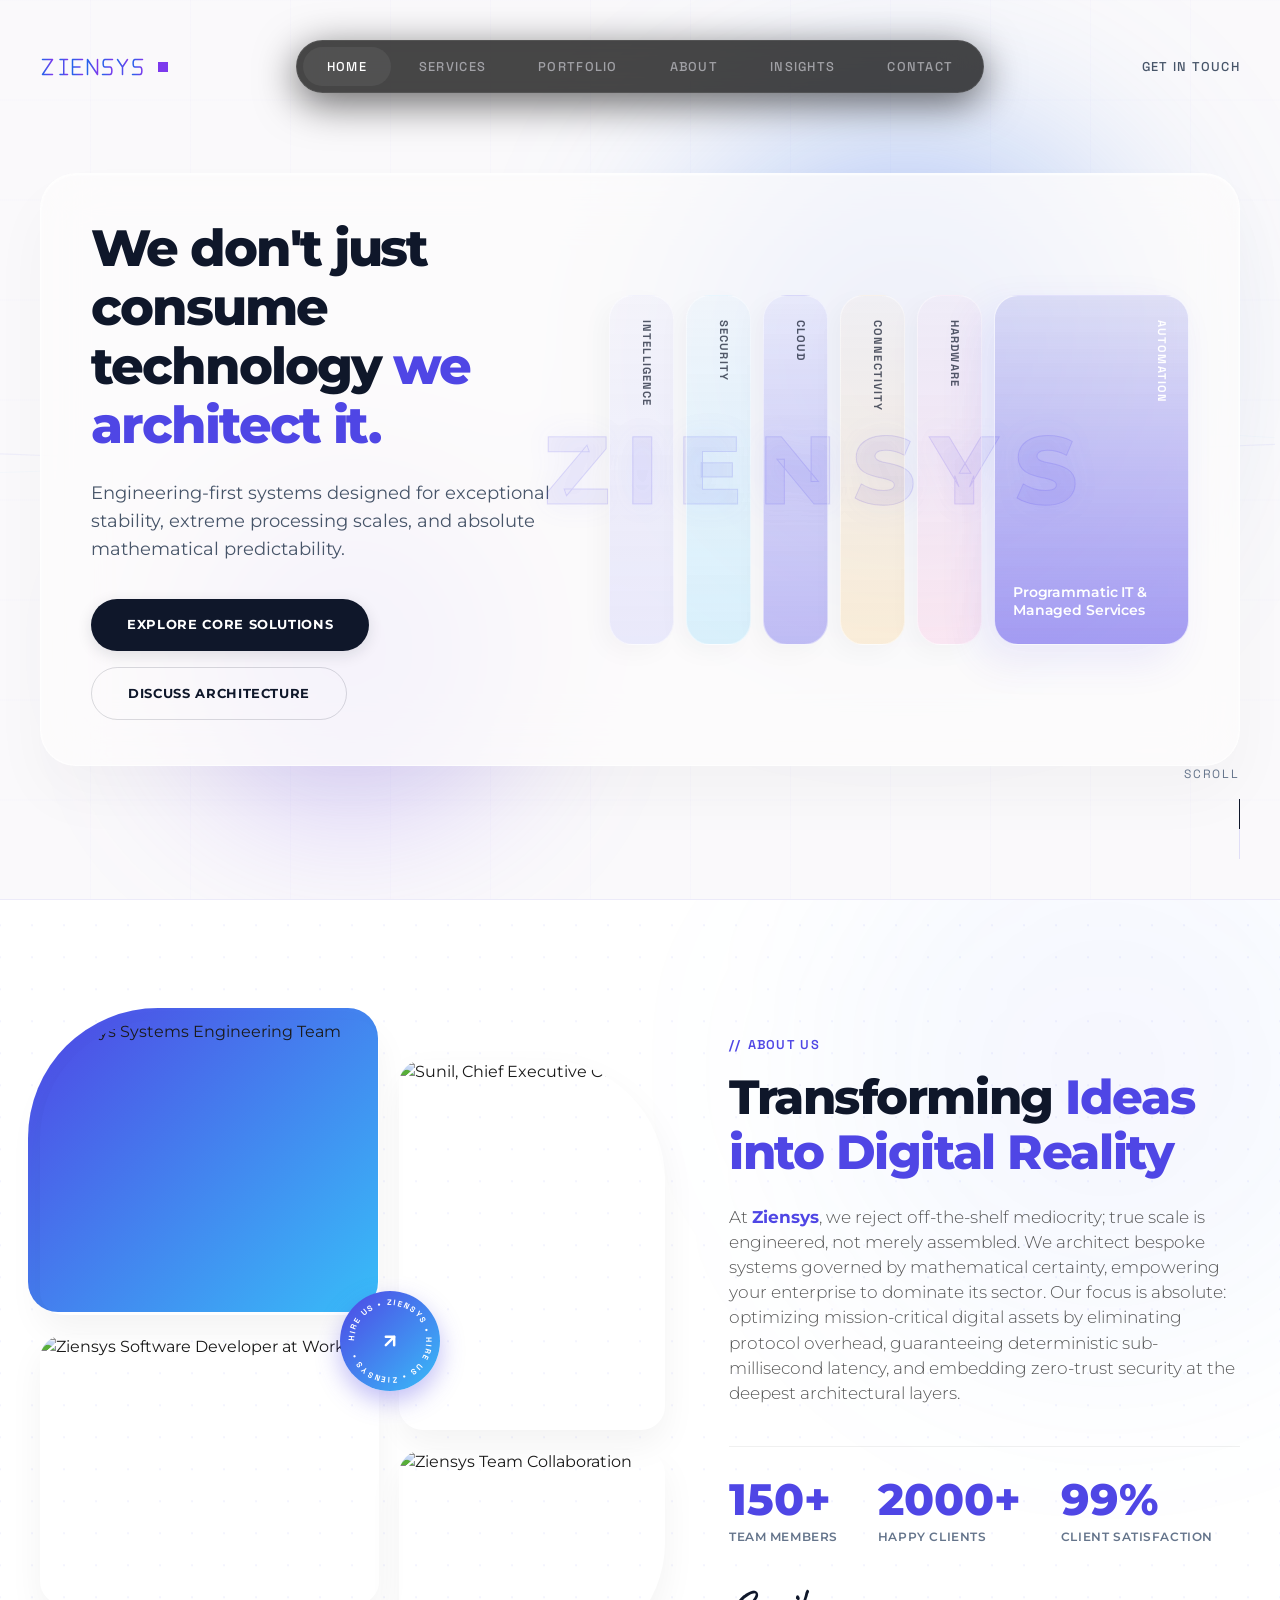
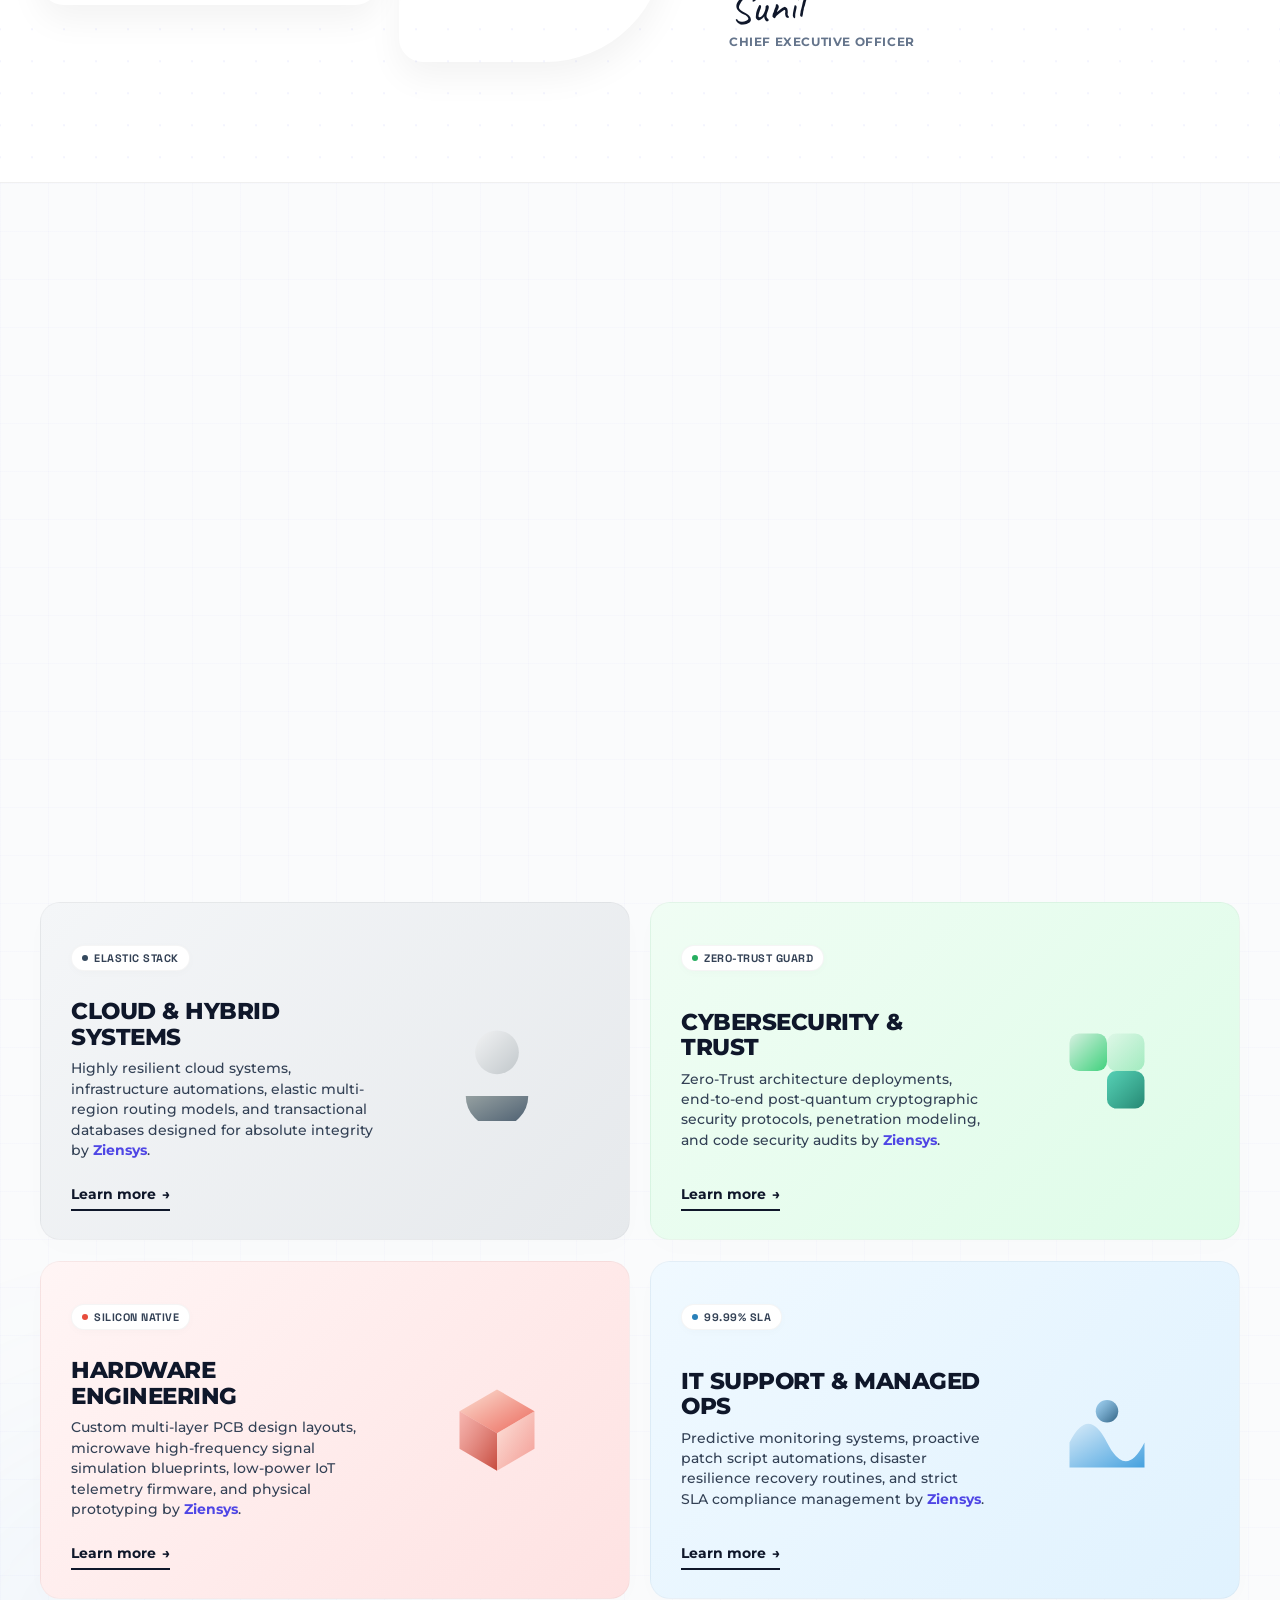
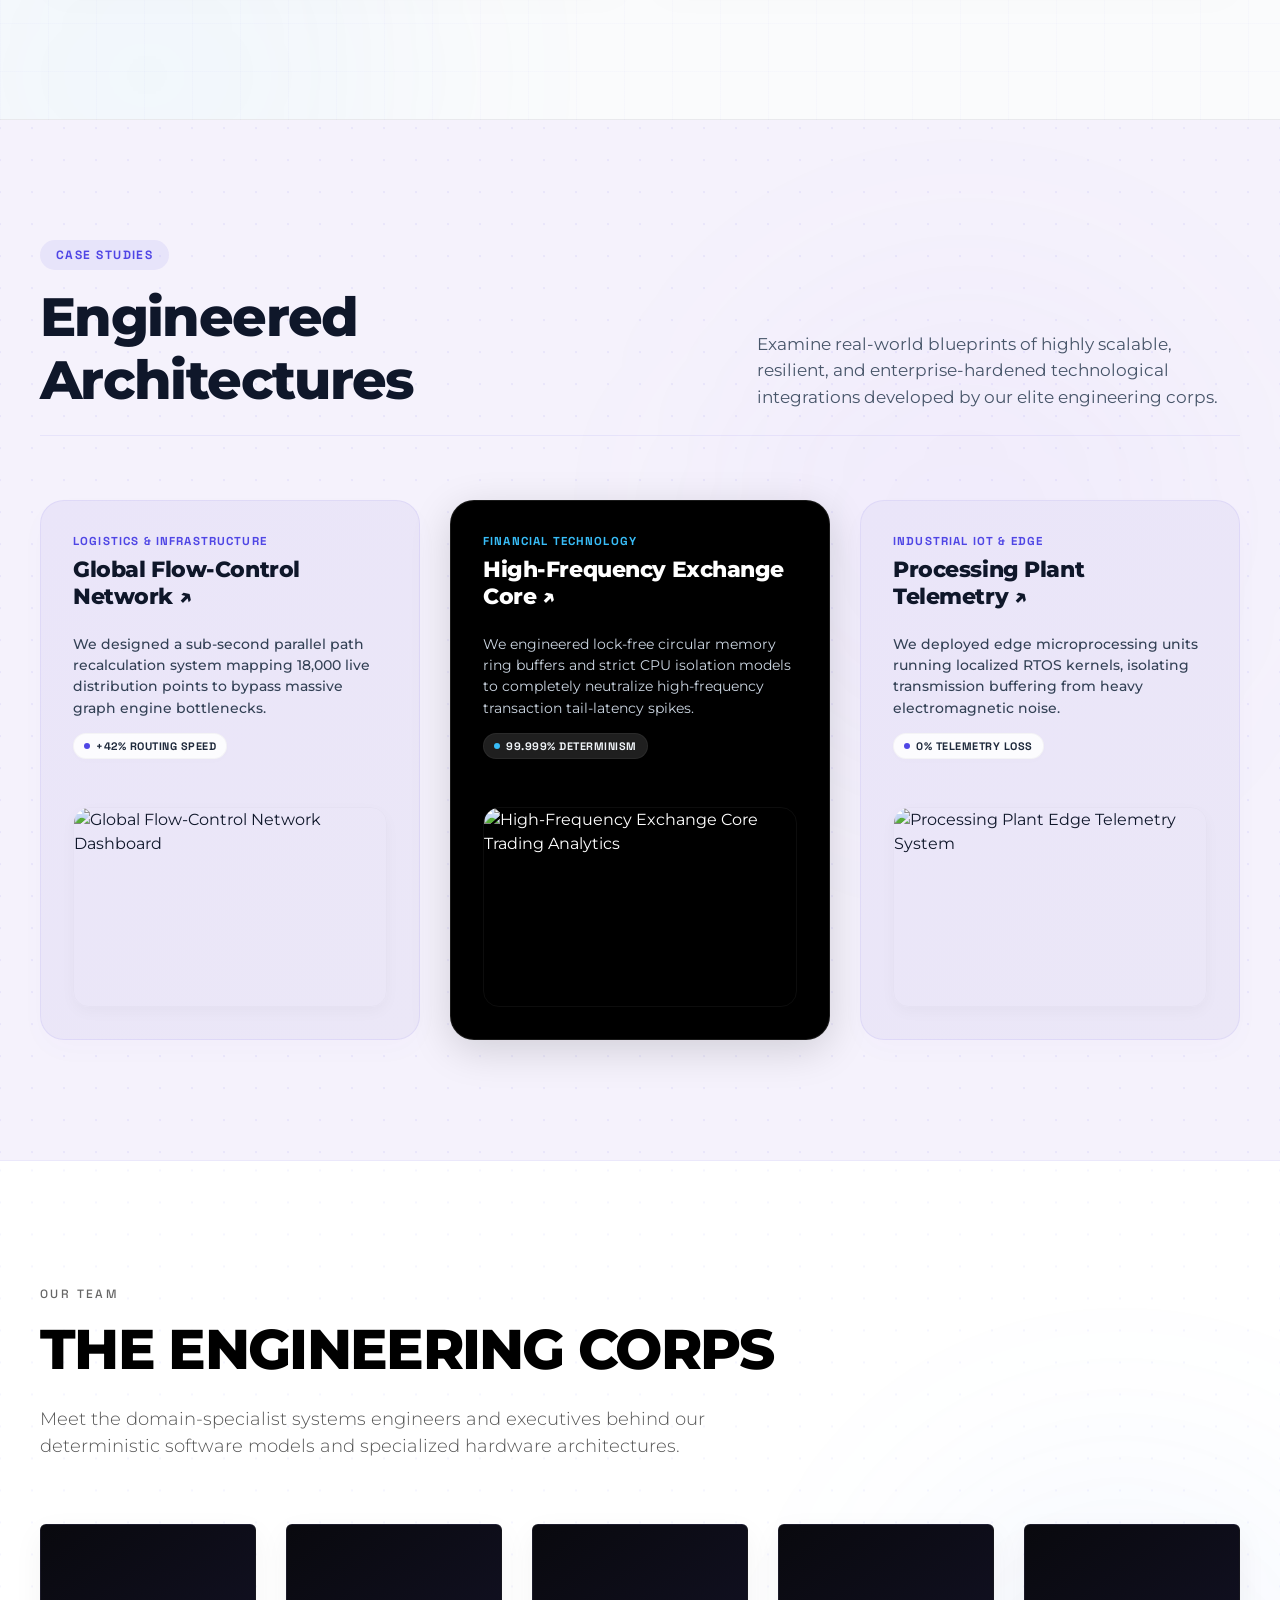
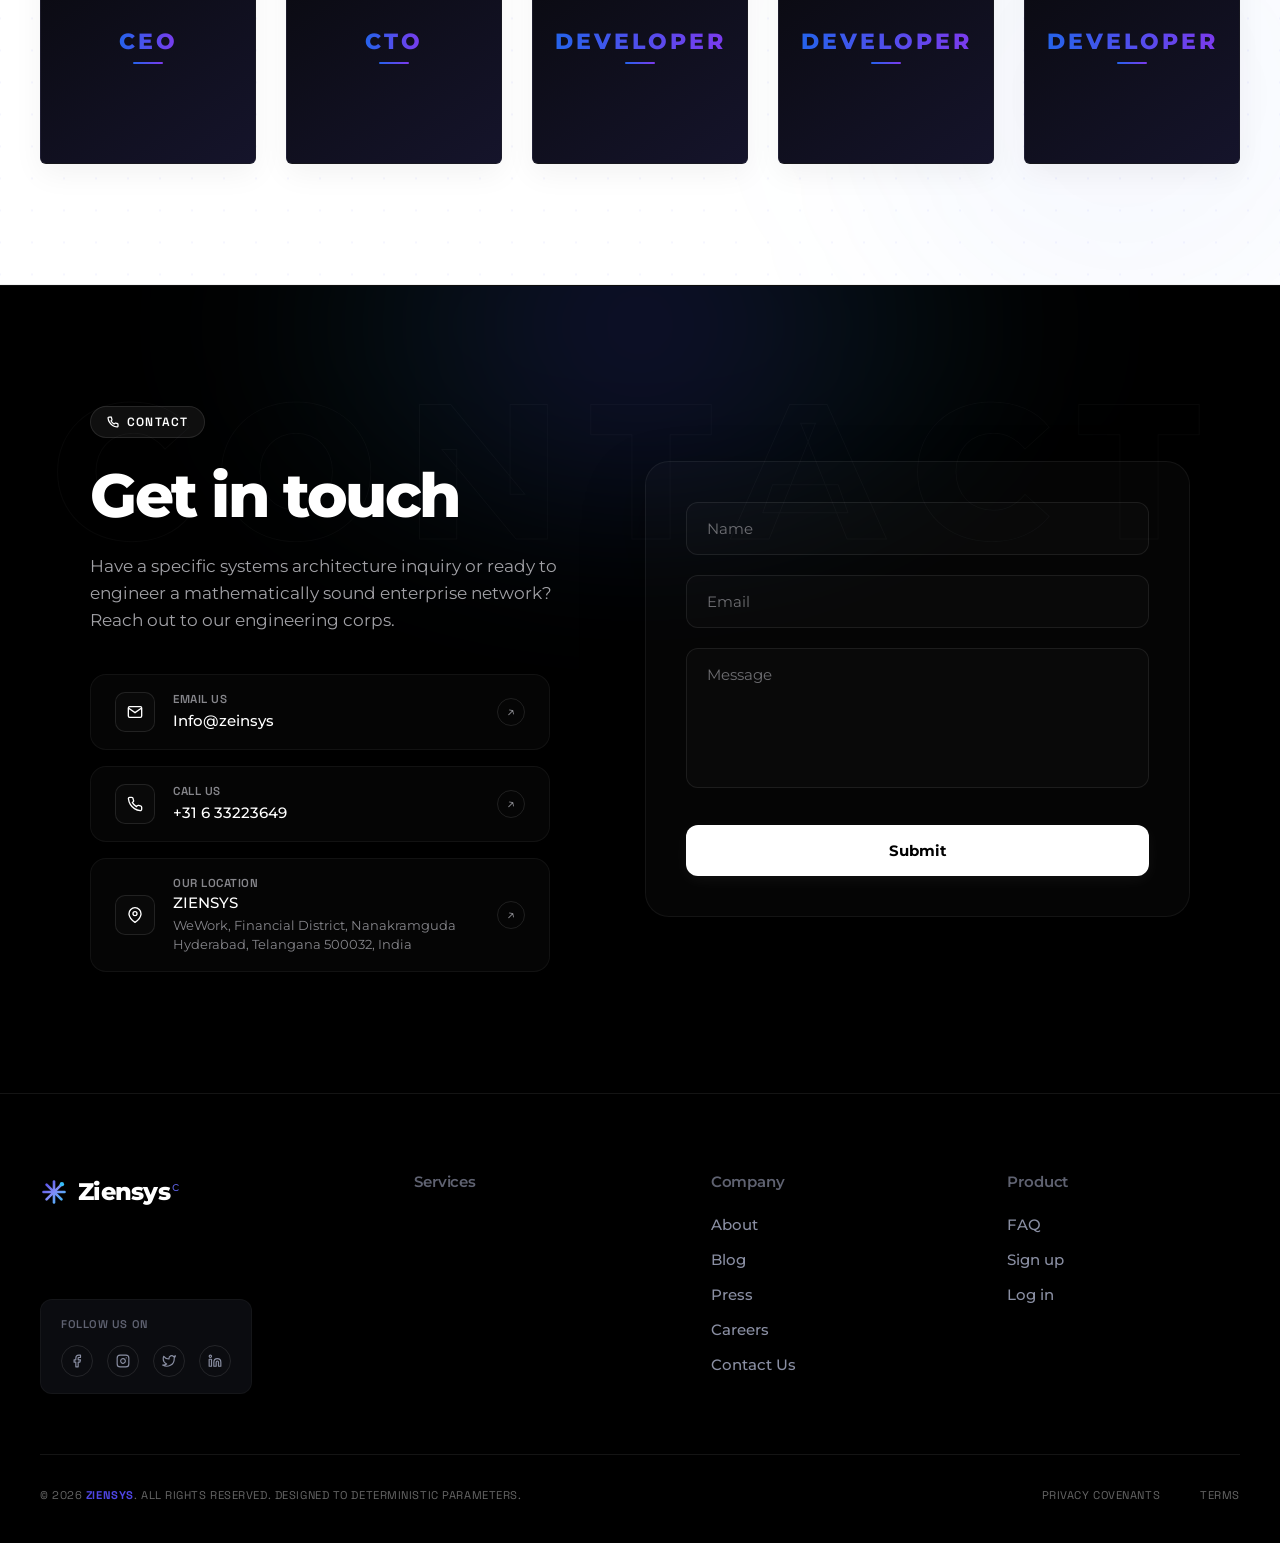
==== commit c83fb590: "Refactor UI: Enterprise styling upgrade, CSS extraction, and UTF-8 encoding fixes" ====
--- a/index.html
+++ b/index.html
@@ -18,3317 +18,7 @@
   <link rel="preconnect" href="https://fonts.gstatic.com" crossorigin>
   <link href="https://fonts.googleapis.com/css2?family=Caveat:wght@600&family=Montserrat:wght@300;400;500;700;800&family=Space+Grotesk:wght@400;500;600&display=swap" rel="stylesheet">
 
-  <style>
-    /* ==========================================================================
-       ZIENSYS DESIGN SYSTEM (LESSE ARCHITECTURAL CONCEPT)
-       ========================================================================== */
-    :root {
-      /* Default Light Theme variables for remaining sections */
-      --bg-dark: #ffffff;
-      --bg-card: #ffffff;
-      --bg-card-hover: #f9f9fb;
-      --accent: #000000;
-      --accent-muted: #666666;
-      --text-primary: #1a1a1a;
-      --text-secondary: #555555;
-      --border-flat: rgba(0, 0, 0, 0.06);
-      --border-bright: rgba(0, 0, 0, 0.15);
-      
-      --font-display: 'Montserrat', sans-serif;
-      --font-mono: 'Space Grotesk', monospace;
-      
-      --space-xxs: 4px;
-      --space-xs: 8px;
-      --space-sm: 16px;
-      --space-md: 24px;
-      --space-lg: 40px;
-      --space-xl: 64px;
-      --space-xxl: 120px;
-      
-      --transition-smooth: 0.6s cubic-bezier(0.16, 1, 0.3, 1);
-      --transition-fast: 0.25s cubic-bezier(0.16, 1, 0.3, 1);
-    }
-
-    * {
-      box-sizing: border-box;
-      margin: 0;
-      padding: 0;
-    }
-
-    html {
-      scroll-behavior: smooth;
-      font-size: 16px;
-      -webkit-font-smoothing: antialiased;
-      background-color: #000000;
-    }
-
-    body {
-      background-color: #000000;
-      color: var(--text-primary);
-      font-family: var(--font-display);
-      line-height: 1.5;
-      overflow-x: hidden;
-    }
-
-    h1, h2, h3, h4 {
-      font-weight: 700;
-      line-height: 1.1;
-      letter-spacing: -0.03em;
-      text-transform: uppercase;
-    }
-
-    a {
-      color: inherit;
-      text-decoration: none;
-      transition: var(--transition-fast);
-    }
-
-    ul {
-      list-style: none;
-    }
-
-    /* Clean Structural Grid Background Overlay */
-    .structural-grid-overlay {
-      position: fixed;
-      top: 0;
-      left: 0;
-      width: 100%;
-      height: 100%;
-      background-image: 
-        linear-gradient(var(--border-flat) 1px, transparent 1px),
-        linear-gradient(90deg, var(--border-flat) 1px, transparent 1px);
-      background-size: 100px 100px;
-      background-position: center center;
-      pointer-events: none;
-      z-index: 0;
-      opacity: 0.5;
-    }
-
-    /* Core Architectural Container System */
-    .container {
-      max-width: 1400px;
-      margin: 0 auto;
-      padding: 0 var(--space-lg);
-      position: relative;
-      z-index: 2;
-    }
-
-    .section-spacing {
-      padding: var(--space-xxl) 0;
-      border-bottom: 1px solid var(--border-flat);
-    }
-
-    .section-header {
-      margin-bottom: var(--space-xl);
-      max-width: 800px;
-    }
-
-    .section-tag {
-      font-family: var(--font-mono);
-      font-size: 0.75rem;
-      font-weight: 500;
-      color: var(--accent-muted);
-      letter-spacing: 0.2em;
-      text-transform: uppercase;
-      margin-bottom: var(--space-sm);
-      display: inline-flex;
-      align-items: center;
-      gap: var(--space-xs);
-    }
-
-    .section-title {
-      font-size: clamp(2rem, 5vw, 3.5rem);
-      color: var(--accent);
-      font-weight: 800;
-      margin-bottom: var(--space-md);
-    }
-
-    .section-desc {
-      color: var(--text-secondary);
-      font-size: 1.15rem;
-      font-weight: 300;
-      max-width: 700px;
-    }
-
-    /* Hardware Accelerated 3D Perspective Context */
-    .perspective-context {
-      perspective: 1200px;
-      transform-style: preserve-3d;
-    }
-
-    /* High-Performance 3D Reveal Animations */
-    .reveal {
-      opacity: 0;
-      transform: translateY(40px) rotateX(4deg);
-      transition: opacity 1s cubic-bezier(0.16, 1, 0.3, 1), transform 1s cubic-bezier(0.16, 1, 0.3, 1);
-      will-change: transform, opacity;
-    }
-
-    .reveal.active {
-      opacity: 1;
-      transform: translateY(0) rotateX(0deg);
-    }
-
-    .reveal-delay-1 { transition-delay: 0.1s; }
-    .reveal-delay-2 { transition-delay: 0.2s; }
-    .reveal-delay-3 { transition-delay: 0.3s; }
-
-    /* ==========================================================================
-       HEADER & NAVIGATION LAYER (FLOATING CAPSULE & MEGAMENU Dropdown)
-       ========================================================================== */
-    .navbar {
-      /* Explicit Dark Theme variables for black navbar capsule */
-      --accent: #ffffff;
-      --accent-muted: #888888;
-      --text-primary: #f5f5f7;
-      --text-secondary: #a1a1a6;
-      --border-flat: rgba(255, 255, 255, 0.08);
-      --border-bright: rgba(255, 255, 255, 0.2);
-
-      position: fixed;
-      top: 0;
-      left: 0;
-      width: 100%;
-      z-index: 1000;
-      padding: var(--space-lg) 0;
-      background: transparent;
-      transition: padding var(--transition-smooth);
-      pointer-events: none;
-    }
-
-    .navbar.scrolled {
-      padding: var(--space-sm) 0;
-    }
-
-    .nav-container {
-      display: flex;
-      justify-content: center; /* Center the capsule geometrically */
-      align-items: center;
-      pointer-events: none;
-      position: relative; /* Establish absolute positioning context */
-    }
-
-    /* Top Absolute Header for Logo and Contact button (Scrolls away) */
-    .top-brand-bar {
-      position: absolute;
-      top: 0;
-      left: 0;
-      width: 100%;
-      z-index: 1001;
-      padding: var(--space-lg) 0;
-      background: transparent;
-      pointer-events: none;
-    }
-
-    .top-brand-container {
-      display: flex;
-      justify-content: space-between;
-      align-items: center;
-      pointer-events: none;
-      height: 54px; /* Matches the nav capsule height perfectly for alignment */
-      position: relative;
-    }
-
-    .logo {
-      font-family: var(--font-display);
-      font-size: 1.25rem;
-      font-weight: 800;
-      letter-spacing: 0.15em;
-      color: var(--accent);
-      display: flex;
-      align-items: center;
-      gap: var(--space-xs);
-      pointer-events: auto;
-    }
-
-    .logo-square {
-      width: 10px;
-      height: 10px;
-      background-color: var(--accent);
-    }
-
-    /* Centered Pill Capsule */
-    .nav-capsule {
-      background: rgba(10, 10, 10, 0.75);
-      border: 1px solid rgba(255, 255, 255, 0.08);
-      border-radius: 999px;
-      padding: 6px;
-      backdrop-filter: blur(20px);
-      -webkit-backdrop-filter: blur(20px);
-      display: flex;
-      align-items: center;
-      box-shadow: 0 10px 40px rgba(0, 0, 0, 0.6);
-      pointer-events: auto;
-    }
-
-    .nav-menu {
-      display: flex;
-      align-items: center;
-      gap: 4px;
-    }
-
-    .nav-item {
-      position: relative;
-    }
-
-    .nav-link {
-      font-family: var(--font-mono);
-      font-size: 0.8rem;
-      font-weight: 500;
-      color: var(--text-secondary);
-      text-transform: uppercase;
-      letter-spacing: 0.1em;
-      padding: 10px 24px;
-      border-radius: 999px;
-      transition: color var(--transition-fast), background var(--transition-fast);
-      display: inline-block;
-    }
-
-    .nav-link:hover, .nav-link.active-link {
-      color: var(--accent);
-      background: rgba(255, 255, 255, 0.06);
-    }
-
-    /* Active Pill Dropdown bridge */
-    .nav-item-dropdown {
-      position: relative;
-    }
-
-    .nav-item-dropdown::after {
-      content: '';
-      position: absolute;
-      top: 100%;
-      left: -20px;
-      right: -20px;
-      height: 24px;
-    }
-
-    /* Megamenu layout dropdown matching reference image (White Glassmorphic Borders, Highly Opaque Background) */
-    .megamenu-dropdown {
-      position: absolute;
-      top: calc(100% + 12px);
-      left: 50%;
-      transform: translateX(-50%) translateY(15px);
-      width: 780px;
-      background: rgba(10, 10, 12, 0.98);
-      border: 1px solid rgba(255, 255, 255, 0.16);
-      border-radius: 20px;
-      padding: 24px;
-      box-shadow: 
-        0 30px 60px rgba(0, 0, 0, 0.8), 
-        inset 0 1px 1px rgba(255, 255, 255, 0.15);
-      backdrop-filter: blur(40px);
-      -webkit-backdrop-filter: blur(40px);
-      z-index: 1001;
-      opacity: 0;
-      visibility: hidden;
-      transition: opacity 0.4s cubic-bezier(0.16, 1, 0.3, 1), transform 0.4s cubic-bezier(0.16, 1, 0.3, 1), visibility 0.4s;
-      pointer-events: none;
-    }
-
-    .nav-item-dropdown:hover .megamenu-dropdown,
-    .nav-item-dropdown:focus-within .megamenu-dropdown {
-      opacity: 1;
-      visibility: visible;
-      transform: translateX(-50%) translateY(0);
-      pointer-events: auto;
-    }
-
-    .megamenu-grid {
-      display: grid;
-      grid-template-columns: 1fr 1fr;
-      gap: 12px;
-    }
-
-    /* Services cells styling matching user reference */
-    .megamenu-cell {
-      background: rgba(255, 255, 255, 0.02);
-      border: 1px solid rgba(255, 255, 255, 0.05);
-      border-radius: 12px;
-      padding: 18px 24px;
-      display: flex;
-      align-items: center;
-      justify-content: space-between;
-      transition: background var(--transition-fast), border-color var(--transition-fast), transform var(--transition-fast);
-      cursor: pointer;
-      position: relative;
-      overflow: hidden;
-    }
-
-    .megamenu-cell::before {
-      content: '';
-      position: absolute;
-      top: 50%;
-      left: 50%;
-      width: 100%;
-      height: 100%;
-      background: radial-gradient(circle, rgba(255,255,255,0.03) 0%, transparent 80%);
-      transform: translate(-50%, -50%) scale(0.8);
-      opacity: 0;
-      transition: transform 0.5s ease, opacity 0.5s ease;
-      pointer-events: none;
-    }
-
-    .megamenu-cell:hover::before {
-      opacity: 1;
-      transform: translate(-50%, -50%) scale(1.2);
-    }
-
-    .megamenu-cell:hover {
-      background: rgba(255, 255, 255, 0.07);
-      border-color: rgba(255, 255, 255, 0.15);
-      transform: translateY(-2px);
-    }
-
-    .megamenu-cell-left {
-      display: flex;
-      align-items: center;
-      gap: 14px;
-    }
-
-    .megamenu-cell-icon {
-      display: flex;
-      align-items: center;
-      justify-content: center;
-      color: var(--accent-muted);
-      transition: color var(--transition-fast);
-    }
-
-    .megamenu-cell:hover .megamenu-cell-icon {
-      color: var(--accent);
-    }
-
-    .megamenu-cell-title {
-      font-size: 0.95rem;
-      font-weight: 500;
-      letter-spacing: -0.01em;
-      color: var(--text-primary);
-    }
-
-    .megamenu-cell-badge {
-      font-family: var(--font-mono);
-      font-size: 0.75rem;
-      color: var(--text-secondary);
-      opacity: 0.5;
-      letter-spacing: 0.05em;
-    }
-
-    .megamenu-cell:hover .megamenu-cell-badge {
-      opacity: 0.8;
-      color: var(--accent);
-    }
-
-    /* Right hand side action button */
-    .nav-contact-link {
-      font-family: var(--font-mono);
-      font-size: 0.8rem;
-      font-weight: 500;
-      color: var(--text-secondary);
-      text-transform: uppercase;
-      letter-spacing: 0.1em;
-      pointer-events: auto;
-      transition: color var(--transition-fast);
-    }
-
-    .nav-contact-link:hover {
-      color: var(--accent);
-    }
-
-    .hamburger {
-      display: none;
-      flex-direction: column;
-      justify-content: space-between;
-      width: 24px;
-      height: 14px;
-      cursor: pointer;
-      z-index: 110;
-      pointer-events: auto;
-    }
-
-    .hamburger span {
-      width: 100%;
-      height: 1px;
-      background-color: var(--accent);
-      transition: transform var(--transition-fast);
-    }
-
-    .hamburger.active span:nth-child(1) { transform: translateY(6.5px) rotate(45deg); }
-    .hamburger.active span:nth-child(2) { opacity: 0; }
-    .hamburger.active span:nth-child(3) { transform: translateY(-6.5px) rotate(-45deg); }
-
-    .mobile-menu-overlay {
-      position: fixed;
-      top: 0;
-      right: -100%;
-      width: 100%;
-      height: 100vh;
-      background-color: #000000; /* Explicitly black mobile overlay menu */
-      z-index: 105;
-      display: flex;
-      flex-direction: column;
-      justify-content: center;
-      align-items: center;
-      gap: var(--space-lg);
-      transition: right var(--transition-smooth);
-    }
-
-    .mobile-menu-overlay.open { right: 0; }
-    .mobile-menu-overlay .nav-link { font-size: 1.5rem; }
-
-    /* ==========================================================================
-       SECTION 1: HERO / THE LANDING WINDOW (EXPLICIT BLACK BACKGROUND)
-       ========================================================================== */
-    .hero {
-      /* Dynamic light/indigo variables for Hero section dashboard backdrop */
-      --accent: #0f172a;
-      --accent-muted: #64748b;
-      --text-primary: #0f172a;
-      --text-secondary: #475569;
-      --border-flat: rgba(79, 70, 229, 0.08);
-      --border-bright: rgba(79, 70, 229, 0.2);
-
-      background-color: #faf9fb;
-      color: var(--text-primary);
-      min-height: 100vh;
-      display: flex;
-      align-items: center;
-      position: relative;
-      overflow: hidden;
-      padding: 120px 0 80px 0;
-      box-sizing: border-box;
-      border-bottom: 1px solid var(--border-flat);
-    }
-
-    .hero-content {
-      width: 100%;
-      max-width: 1350px;
-    }
-
-    .hero-grid-overlay {
-      position: absolute;
-      top: 0;
-      left: 0;
-      width: 100%;
-      height: 100%;
-      background-image: 
-        linear-gradient(rgba(79, 70, 229, 0.02) 1px, transparent 1px),
-        linear-gradient(90deg, rgba(79, 70, 229, 0.02) 1px, transparent 1px);
-      background-size: 100px 100px;
-      background-position: center center;
-      pointer-events: none;
-      z-index: 2;
-    }
-
-    /* Floating Dashboard Card and Layered Glass Stack styles are appended below in custom CSS block */
-
-    .hero-tag {
-      border: 1px solid var(--border-bright);
-      padding: var(--space-xxs) var(--space-sm);
-      color: var(--accent);
-      font-family: var(--font-mono);
-      font-size: 0.75rem;
-      text-transform: uppercase;
-      letter-spacing: 0.15em;
-      display: inline-flex;
-      align-items: center;
-      gap: var(--space-xs);
-      margin-bottom: var(--space-lg);
-    }
-
-    .hero-title {
-      font-size: clamp(2.5rem, 7vw, 5.5rem);
-      font-weight: 800;
-      line-height: 1.0;
-      letter-spacing: -0.04em;
-      margin-bottom: var(--space-lg);
-    }
-
-    .hero-title span.editorial-italics {
-      font-weight: 300;
-      font-style: italic;
-      text-transform: lowercase;
-      display: block;
-      color: var(--text-secondary);
-    }
-
-    .hero-sub {
-      font-size: clamp(1.1rem, 2.5vw, 1.4rem);
-      color: var(--text-secondary);
-      max-width: 750px;
-      margin-bottom: var(--space-xl);
-      font-weight: 300;
-    }
-
-    .btn-group {
-      display: flex;
-      flex-wrap: wrap;
-      gap: var(--space-md);
-    }
-
-    /* Editorial Solid Block Buttons */
-    .btn {
-      font-family: var(--font-mono);
-      display: inline-flex;
-      align-items: center;
-      justify-content: center;
-      padding: var(--space-sm) var(--space-lg);
-      font-size: 0.8rem;
-      font-weight: 500;
-      text-transform: uppercase;
-      letter-spacing: 0.15em;
-      cursor: pointer;
-      transition: var(--transition-fast);
-      position: relative;
-      border: 1px solid var(--accent);
-    }
-
-    .btn-primary {
-      background-color: var(--accent);
-      color: var(--bg-dark);
-    }
-
-    .btn-primary:hover {
-      background-color: var(--bg-dark);
-      color: var(--accent);
-      transform: translateY(-2px);
-    }
-
-    .btn-secondary {
-      border: 1px solid var(--border-bright);
-      background: transparent;
-      color: var(--accent);
-    }
-
-    .btn-secondary:hover {
-      border-color: var(--accent);
-      transform: translateY(-2px);
-    }
-
-    /* Architectural Down Line Asset */
-    .scroll-indicator {
-      position: absolute;
-      bottom: var(--space-lg);
-      right: var(--space-lg);
-      display: flex;
-      flex-direction: column;
-      align-items: flex-end;
-      gap: var(--space-sm);
-      font-family: var(--font-mono);
-      font-size: 0.75rem;
-      color: var(--text-secondary);
-      text-transform: uppercase;
-      letter-spacing: 0.15em;
-    }
-
-    .scroll-line {
-      width: 1px;
-      height: 60px;
-      background: var(--border-flat);
-      position: relative;
-      overflow: hidden;
-    }
-
-    .scroll-line::after {
-      content: '';
-      position: absolute;
-      top: 0;
-      left: 0;
-      width: 100%;
-      height: 30px;
-      background: var(--accent);
-      animation: scroll-drop 2s infinite cubic-bezier(0.16, 1, 0.3, 1);
-    }
-
-    @keyframes scroll-drop {
-      0% { transform: translateY(-100%); }
-      80%, 100% { transform: translateY(200%); }
-    }
-
-    /* ==========================================================================
-       SECTION 2: EXECUTIVE VISION
-       ========================================================================== */
-    .vision-grid {
-      display: grid;
-      grid-template-columns: 1.1fr 0.9fr;
-      gap: var(--space-xl);
-      align-items: center;
-    }
-
-    .vision-quote p {
-      font-size: clamp(1.4rem, 3vw, 2.2rem);
-      line-height: 1.3;
-      font-weight: 300;
-      color: var(--accent);
-      margin-bottom: var(--space-lg);
-    }
-
-    .vision-author {
-      font-family: var(--font-mono);
-      text-transform: uppercase;
-      letter-spacing: 0.1em;
-    }
-
-    .vision-name {
-      font-size: 0.9rem;
-      font-weight: 700;
-      color: var(--accent);
-    }
-
-    .vision-title {
-      font-size: 0.75rem;
-      color: var(--text-secondary);
-      margin-top: var(--space-xxs);
-    }
-
-    .vision-body {
-      color: var(--text-secondary);
-      font-size: 1.05rem;
-      font-weight: 300;
-      margin-top: var(--space-lg);
-      padding-top: var(--space-lg);
-      border-top: 1px solid var(--border-flat);
-    }
-
-    /* High-End 3D Interactive Container Layer */
-    .interactive-3d-frame {
-      width: 100%;
-      height: 480px;
-      background: var(--bg-card);
-      border: 1px solid var(--border-flat);
-      display: flex;
-      justify-content: center;
-      align-items: center;
-      position: relative;
-      transform-style: preserve-3d;
-      transition: border-color var(--transition-smooth);
-      will-change: transform;
-    }
-
-    .interactive-3d-frame:hover {
-      border-color: var(--border-bright);
-    }
-
-    .interactive-3d-frame svg {
-      width: 75%;
-      height: auto;
-      transform: translateZ(50px) scale(0.95);
-      transition: transform var(--transition-smooth);
-    }
-
-    /* ==========================================================================
-       SECTION 3: CORE CAPABILITIES (3D GRID ENGINE)
-       ========================================================================== */
-    .services-grid {
-      display: grid;
-      grid-template-columns: repeat(3, 1fr);
-      gap: var(--space-md);
-    }
-
-    .service-card {
-      background-color: var(--bg-card);
-      border: 1px solid var(--border-flat);
-      padding: var(--space-lg);
-      display: flex;
-      flex-direction: column;
-      height: 400px;
-      position: relative;
-      transform-style: preserve-3d;
-      transition: border-color var(--transition-smooth), background-color var(--transition-smooth);
-      will-change: transform;
-    }
-
-    .service-card:hover {
-      border-color: var(--border-bright);
-      background-color: var(--bg-card-hover);
-    }
-
-    .service-header {
-      display: flex;
-      justify-content: space-between;
-      align-items: flex-start;
-      margin-bottom: var(--space-md);
-      transform: translateZ(30px);
-    }
-
-    .service-icon {
-      color: var(--accent);
-    }
-
-    .service-number {
-      font-family: var(--font-mono);
-      font-size: 0.75rem;
-      color: var(--accent-muted);
-    }
-
-    .service-card-title {
-      font-size: 1.25rem;
-      font-weight: 700;
-      color: var(--accent);
-      margin-bottom: var(--space-md);
-      transform: translateZ(40px);
-    }
-
-    .service-list {
-      margin-top: auto;
-      display: flex;
-      flex-direction: column;
-      gap: var(--space-sm);
-      transform: translateZ(20px);
-    }
-
-    .service-item {
-      font-size: 0.9rem;
-      color: var(--text-secondary);
-      font-weight: 300;
-      line-height: 1.4;
-    }
-
-    /* ==========================================================================
-       SECTION 4: CASE STUDIES (PREMIUM PASTEL LILAC BENTO GRID)
-       ========================================================================== */
-    .cases-section {
-      background-color: #f5f2fc !important; /* Soft premium lilac background */
-      background-image: radial-gradient(rgba(79, 70, 229, 0.07) 1.2px, transparent 1.2px) !important;
-      background-size: 32px 32px !important;
-      background-position: center center !important;
-      color: #0f172a !important;
-      border-bottom: 1px solid rgba(79, 70, 229, 0.06);
-      position: relative;
-      overflow: hidden;
-    }
-
-    .cases-section::before {
-      content: '';
-      position: absolute;
-      top: 15%;
-      right: 5%;
-      width: 500px;
-      height: 500px;
-      background: radial-gradient(circle, rgba(168, 85, 247, 0.04) 0%, rgba(99, 102, 241, 0.03) 100%);
-      filter: blur(100px);
-      border-radius: 50%;
-      pointer-events: none;
-      z-index: 1;
-    }
-
-    .cases-header-grid {
-      display: grid;
-      grid-template-columns: 1.15fr 0.85fr;
-      gap: var(--space-xl);
-      align-items: flex-end;
-      margin-bottom: var(--space-xl);
-      border-bottom: 1px solid rgba(79, 70, 229, 0.08);
-      padding-bottom: var(--space-md);
-    }
-
-    .cases-capsule-tag {
-      background: rgba(79, 70, 229, 0.08);
-      color: var(--brand-primary);
-      font-family: var(--font-mono);
-      font-size: 0.75rem;
-      font-weight: 700;
-      letter-spacing: 0.12em;
-      text-transform: uppercase;
-      padding: 6px 16px;
-      border-radius: 99px;
-      display: inline-block;
-      margin-bottom: var(--space-sm);
-    }
-
-    .cases-title {
-      font-family: var(--font-display);
-      font-size: clamp(2rem, 4.5vw, 3.4rem);
-      font-weight: 800;
-      line-height: 1.15;
-      letter-spacing: -0.03em;
-      color: #0f172a;
-      margin: 0;
-      text-transform: none;
-    }
-
-    .cases-desc {
-      color: #475569;
-      font-size: 1.05rem;
-      line-height: 1.6;
-      font-weight: 400;
-      margin: 0;
-    }
-
-    .cases-grid {
-      display: grid;
-      grid-template-columns: repeat(3, 1fr);
-      gap: 30px;
-    }
-
-    .cases-premium-card {
-      border-radius: 24px;
-      padding: 32px;
-      display: flex;
-      flex-direction: column;
-      justify-content: space-between;
-      min-height: 540px;
-      box-shadow: 0 10px 30px rgba(79, 70, 229, 0.02);
-      transition: transform 0.45s cubic-bezier(0.16, 1, 0.3, 1), box-shadow 0.45s cubic-bezier(0.16, 1, 0.3, 1), border-color 0.45s cubic-bezier(0.16, 1, 0.3, 1);
-      box-sizing: border-box;
-      border: 1px solid rgba(79, 70, 229, 0.05);
-      position: relative;
-      overflow: hidden;
-      cursor: pointer;
-      transform-style: preserve-3d;
-      will-change: transform;
-    }
-
-    .card-theme-lilac {
-      background: linear-gradient(135deg, #eae5f9 0%, #ebe7f7 100%);
-      color: #0f172a;
-      border-color: rgba(79, 70, 229, 0.08);
-    }
-
-    .card-theme-dark {
-      background: #000000;
-      color: #ffffff;
-      border-color: rgba(255, 255, 255, 0.1);
-      box-shadow: 0 10px 40px rgba(0, 0, 0, 0.15);
-    }
-
-    .cases-premium-card:hover {
-      transform: translateY(-8px);
-    }
-
-    .card-theme-lilac:hover {
-      box-shadow: 0 25px 50px rgba(79, 70, 229, 0.12);
-      border-color: rgba(79, 70, 229, 0.2);
-    }
-
-    .card-theme-dark:hover {
-      box-shadow: 0 25px 50px rgba(0, 0, 0, 0.4);
-      border-color: rgba(255, 255, 255, 0.25);
-    }
-
-    .cases-card-header {
-      display: flex;
-      justify-content: space-between;
-      align-items: flex-start;
-      margin-bottom: var(--space-md);
-      transform: translateZ(30px);
-    }
-
-    .cases-card-title-group {
-      flex: 1;
-      padding-right: 12px;
-    }
-
-    .cases-card-meta {
-      font-family: var(--font-mono);
-      font-size: 0.72rem;
-      font-weight: 700;
-      text-transform: uppercase;
-      letter-spacing: 0.1em;
-      margin-bottom: 6px;
-    }
-
-    .card-theme-lilac .cases-card-meta {
-      color: var(--brand-primary);
-    }
-
-    .card-theme-dark .cases-card-meta {
-      color: var(--brand-secondary);
-    }
-
-    .cases-card-title {
-      font-family: var(--font-display);
-      font-size: 1.35rem;
-      font-weight: 800;
-      letter-spacing: -0.02em;
-      margin: 0;
-      text-transform: none;
-      line-height: 1.25;
-    }
-
-    .cases-card-arrow-wrap {
-      width: 36px;
-      height: 36px;
-      border-radius: 50%;
-      display: flex;
-      align-items: center;
-      justify-content: center;
-      transition: background 0.3s ease, color 0.3s ease, transform 0.3s ease;
-    }
-
-    .card-theme-lilac .cases-card-arrow-wrap {
-      background: rgba(79, 70, 229, 0.06);
-      color: var(--brand-primary);
-    }
-
-    .card-theme-dark .cases-card-arrow-wrap {
-      background: rgba(255, 255, 255, 0.1);
-      color: #ffffff;
-    }
-
-    .cases-premium-card:hover .cases-card-arrow-wrap {
-      transform: rotate(45deg);
-    }
-
-    .card-theme-lilac:hover .cases-card-arrow-wrap {
-      background: var(--brand-primary);
-      color: #ffffff;
-    }
-
-    .card-theme-dark:hover .cases-card-arrow-wrap {
-      background: var(--brand-secondary);
-      color: #000000;
-    }
-
-    .cases-card-body {
-      margin-bottom: var(--space-md);
-      transform: translateZ(20px);
-      flex-grow: 1;
-    }
-
-    .cases-card-desc {
-      font-size: 0.88rem;
-      line-height: 1.5;
-      margin: 0;
-    }
-
-    .card-theme-lilac .cases-card-desc {
-      color: #334155;
-      font-weight: 500;
-    }
-
-    .card-theme-dark .cases-card-desc {
-      color: #cbd5e1;
-      font-weight: 400;
-    }
-
-    .cases-card-metric-badge {
-      display: inline-flex;
-      align-items: center;
-      gap: 6px;
-      background: rgba(255, 255, 255, 0.85);
-      border: 1px solid rgba(0, 0, 0, 0.03);
-      padding: 4px 10px;
-      border-radius: 99px;
-      width: fit-content;
-      box-shadow: 0 2px 10px rgba(0, 0, 0, 0.01);
-      margin-top: 14px;
-    }
-
-    .card-theme-dark .cases-card-metric-badge {
-      background: rgba(255, 255, 255, 0.12);
-      border-color: rgba(255, 255, 255, 0.05);
-    }
-
-    .cases-metric-dot {
-      width: 6px;
-      height: 6px;
-      border-radius: 50%;
-      display: inline-block;
-    }
-
-    .card-theme-lilac .cases-metric-dot {
-      background-color: var(--brand-primary);
-    }
-
-    .card-theme-dark .cases-metric-dot {
-      background-color: var(--brand-secondary);
-    }
-
-    .cases-metric-text {
-      font-size: 0.68rem;
-      font-weight: 700;
-      font-family: var(--font-mono);
-      text-transform: uppercase;
-      letter-spacing: 0.5px;
-    }
-
-    .card-theme-lilac .cases-metric-text {
-      color: #1e293b;
-    }
-
-    .card-theme-dark .cases-metric-text {
-      color: #f1f5f9;
-    }
-
-    .cases-card-image-wrap {
-      width: 100%;
-      height: 200px;
-      border-radius: 16px;
-      overflow: hidden;
-      margin-top: auto;
-      transform: translateZ(10px);
-      box-shadow: 0 5px 15px rgba(0, 0, 0, 0.03);
-      border: 1px solid rgba(0, 0, 0, 0.02);
-    }
-
-    .card-theme-dark .cases-card-image-wrap {
-      border-color: rgba(255, 255, 255, 0.05);
-    }
-
-    .cases-card-image-wrap img {
-      width: 100%;
-      height: 100%;
-      object-fit: cover;
-      display: block;
-      transition: transform 0.6s cubic-bezier(0.16, 1, 0.3, 1);
-    }
-
-    .cases-premium-card:hover .cases-card-image-wrap img {
-      transform: scale(1.05);
-    }
-
-    @media (max-width: 1100px) {
-      .cases-grid {
-        grid-template-columns: repeat(2, 1fr);
-        gap: 24px;
-      }
-      .cases-header-grid {
-        grid-template-columns: 1fr;
-        gap: 20px;
-        align-items: flex-start;
-      }
-    }
-
-    @media (max-width: 768px) {
-      .cases-grid {
-        grid-template-columns: 1fr;
-      }
-      .cases-premium-card {
-        min-height: auto;
-      }
-      .cases-card-image-wrap {
-        height: 180px;
-      }
-    }
-
-    /* ==========================================================================
-       SECTION 5: THE TEAM FRAME (VERTICAL PORTRAIT BLUEPRINT ACCENTS)
-       ========================================================================== */
-    .team-grid {
-      display: grid;
-      grid-template-columns: repeat(4, 1fr) !important;
-      gap: 30px;
-    }
-
-    .team-premium-card {
-      position: relative;
-      height: 440px;
-      background: linear-gradient(180deg, #120f26 0%, #0d0c1d 100%);
-      border-radius: 80px 16px 16px 16px;
-      border: 1px solid rgba(79, 70, 229, 0.12);
-      overflow: hidden;
-      display: flex;
-      flex-direction: column;
-      justify-content: flex-end;
-      box-shadow: 0 10px 30px rgba(0, 0, 0, 0.12);
-      cursor: pointer;
-      transition: transform 0.45s cubic-bezier(0.16, 1, 0.3, 1), border-color 0.45s cubic-bezier(0.16, 1, 0.3, 1), box-shadow 0.45s cubic-bezier(0.16, 1, 0.3, 1);
-      transform-style: preserve-3d;
-      will-change: transform;
-    }
-
-    .team-premium-card:hover {
-      border-color: var(--brand-primary);
-      box-shadow: 0 20px 45px rgba(79, 70, 229, 0.18);
-      transform: translateY(-8px);
-    }
-
-    /* Tall Vertical Left Accent block inspired by the red block in mockup */
-    .team-premium-card::before {
-      content: '';
-      position: absolute;
-      top: 0;
-      left: 0;
-      width: 70px;
-      height: 78%;
-      background: linear-gradient(180deg, var(--brand-primary) 0%, rgba(99, 102, 241, 0.4) 100%);
-      border-radius: 80px 0 0 0;
-      z-index: 3; /* Placed above the portrait layer to cleanly clip its background */
-      transition: background var(--transition-fast);
-    }
-
-    .team-premium-card:hover::before {
-      background: linear-gradient(180deg, var(--brand-accent) 0%, rgba(99, 102, 241, 0.6) 100%);
-    }
-
-    /* Rotated Outlined Role Text running vertically on the left edge */
-    .team-card-vertical-text {
-      position: absolute;
-      top: 40px;
-      left: 20px;
-      z-index: 4; /* Floats above the left accent strip */
-      font-family: var(--font-mono);
-      font-size: 1.6rem;
-      font-weight: 800;
-      color: rgba(255, 255, 255, 0.35); /* Solid semi-transparent white for high visibility */
-      writing-mode: vertical-rl;
-      text-orientation: mixed;
-      transform: rotate(180deg);
-      letter-spacing: 5px;
-      pointer-events: none;
-      transition: color 0.3s ease;
-    }
-
-    .team-premium-card:hover .team-card-vertical-text {
-      color: rgba(255, 255, 255, 0.85); /* Bright high-contrast white on hover */
-    }
-
-    /* Portrait Image Layer */
-    .team-card-portrait-wrap {
-      position: absolute;
-      top: 0;
-      left: 0;
-      width: 100%;
-      height: 100%;
-      z-index: 1; /* Placed at the base layer so the left strip clips its solid background */
-      pointer-events: none;
-      display: flex;
-      align-items: flex-end;
-      justify-content: flex-end;
-    }
-
-    .team-card-portrait-wrap img {
-      width: 100%;
-      height: 100%;
-      object-fit: cover; /* Cover the card to prevent grey box outlines or empty letterboxing */
-      object-position: center top;
-      transition: transform 0.6s cubic-bezier(0.16, 1, 0.3, 1);
-    }
-
-    .team-premium-card:hover .team-card-portrait-wrap img {
-      transform: scale(1.04) translate3d(2px, 0, 0);
-    }
-
-    /* Gradient Mask Fading Portrait at chest level */
-    .team-card-fade-overlay {
-      position: absolute;
-      bottom: 0;
-      left: 0;
-      width: 100%;
-      height: 60%;
-      background: linear-gradient(to top, #0f0d23 0%, rgba(15, 13, 35, 0.95) 15%, rgba(15, 13, 35, 0) 100%);
-      z-index: 2; /* Sits directly on top of the portrait to fade chest contours */
-      transition: background 0.4s ease;
-    }
-
-    .team-premium-card:hover .team-card-fade-overlay {
-      background: linear-gradient(to top, #14112c 0%, rgba(20, 17, 44, 0.95) 20%, rgba(20, 17, 44, 0) 100%);
-    }
-
-    /* Solid bottom banner containing Name & Role */
-    .team-card-banner {
-      position: relative;
-      width: 100%;
-      background: linear-gradient(90deg, var(--brand-primary) 0%, var(--brand-accent) 100%);
-      padding: 22px 26px;
-      z-index: 5;
-      box-sizing: border-box;
-      border-top: 1px solid rgba(255, 255, 255, 0.08);
-      transition: background 0.4s ease;
-    }
-
-    .team-premium-card:hover .team-card-banner {
-      background: linear-gradient(90deg, var(--brand-primary-hover) 0%, var(--brand-primary) 100%);
-    }
-
-    .team-card-name {
-      font-family: var(--font-display);
-      font-size: 1.2rem;
-      font-weight: 800;
-      color: #ffffff;
-      margin-bottom: 4px;
-      text-transform: none;
-      letter-spacing: -0.02em;
-      line-height: 1.2;
-    }
-
-    .team-card-role {
-      font-family: var(--font-mono);
-      font-size: 0.7rem;
-      font-weight: 600;
-      color: var(--brand-secondary);
-      text-transform: uppercase;
-      letter-spacing: 1px;
-      display: block;
-    }
-
-    .team-premium-card:hover .team-card-role {
-      color: #ffffff;
-    }
-
-    @media (max-width: 1100px) {
-      .team-grid {
-        grid-template-columns: repeat(2, 1fr) !important;
-        gap: 24px;
-      }
-    }
-
-    @media (max-width: 600px) {
-      .team-grid {
-        grid-template-columns: 1fr !important;
-        gap: 20px;
-      }
-      .team-premium-card {
-        height: 400px;
-        border-radius: 60px 16px 16px 16px;
-      }
-      .team-premium-card::before {
-        width: 60px;
-        border-radius: 60px 0 0 0;
-      }
-      .team-card-vertical-text {
-        font-size: 1.4rem;
-        top: 30px;
-        left: 18px;
-      }
-    }
-
-    /* ==========================================================================
-       SECTION 6: FORM & STRUCTURAL FOOTER
-       ========================================================================== */
-    .contact-grid {
-      display: grid;
-      grid-template-columns: 0.9fr 1.1fr;
-      gap: var(--space-xl);
-    }
-
-    .contact-info {
-      display: flex;
-      flex-direction: column;
-      justify-content: space-between;
-    }
-
-    .contact-details {
-      display: flex;
-      flex-direction: column;
-      gap: var(--space-md);
-      margin: var(--space-lg) 0;
-    }
-
-    .contact-detail-item {
-      display: flex;
-      align-items: center;
-      gap: var(--space-md);
-    }
-
-    .contact-icon {
-      color: var(--accent);
-    }
-
-    .contact-text-title {
-      font-family: var(--font-mono);
-      font-size: 0.7rem;
-      text-transform: uppercase;
-      color: var(--accent-muted);
-      letter-spacing: 0.1em;
-    }
-
-    .contact-text-value {
-      font-size: 1rem;
-      font-weight: 400;
-      color: var(--text-primary);
-      margin-top: var(--space-xxs);
-    }
-
-    .contact-text-value a:hover {
-      color: var(--accent);
-      text-decoration: underline;
-    }
-
-    .contact-form-container {
-      background-color: var(--bg-card);
-      border: 1px solid var(--border-flat);
-      padding: var(--space-lg);
-    }
-
-    .form-title {
-      font-size: 1.5rem;
-      font-weight: 800;
-      margin-bottom: var(--space-lg);
-    }
-
-    .form-group-row {
-      display: grid;
-      grid-template-columns: 1fr 1fr;
-      gap: var(--space-md);
-    }
-
-    .form-group {
-      margin-bottom: var(--space-md);
-    }
-
-    .form-label {
-      display: block;
-      font-family: var(--font-mono);
-      font-size: 0.7rem;
-      font-weight: 500;
-      color: var(--accent-muted);
-      margin-bottom: var(--space-xs);
-      text-transform: uppercase;
-      letter-spacing: 0.1em;
-    }
-
-    /* Fine Line Inputs */
-    .form-control {
-      width: 100%;
-      background-color: transparent;
-      border: none;
-      border-bottom: 1px solid var(--border-flat);
-      padding: var(--space-sm) 0;
-      font-size: 0.95rem;
-      color: var(--text-primary);
-      font-family: var(--font-display);
-      border-radius: 0;
-      transition: border-color var(--transition-fast);
-    }
-
-    .form-control:focus {
-      outline: none;
-      border-color: var(--accent);
-    }
-
-    textarea.form-control {
-      min-height: 100px;
-      resize: none;
-    }
-
-    select.form-control {
-      appearance: none;
-      background-image: url("data:image/svg+xml;charset=UTF-8,%3Csvg xmlns='http://www.w3.org/2000/svg' viewBox='0 0 24 24' fill='none' stroke='%23888888' stroke-width='1.5' stroke-linecap='round' stroke-linejoin='round'%3E%3Cpolyline points='6 9 12 15 18 9'%3E%3C/polyline%3E%3C/svg%3E");
-      background-repeat: no-repeat;
-      background-position: right center;
-      background-size: 14px;
-    }
-
-    .form-submit-btn {
-      width: 100%;
-      padding: var(--space-sm) var(--space-lg);
-      font-family: var(--font-mono);
-      font-size: 0.8rem;
-      font-weight: 500;
-      text-transform: uppercase;
-      letter-spacing: 0.15em;
-      background-color: var(--accent);
-      color: var(--bg-dark);
-      cursor: pointer;
-      border: 1px solid var(--accent);
-      transition: var(--transition-fast);
-      display: flex;
-      align-items: center;
-      justify-content: center;
-      gap: var(--space-sm);
-      margin-top: var(--space-md);
-    }
-
-    .form-submit-btn:hover {
-      background-color: var(--bg-dark);
-      color: var(--accent);
-    }
-
-    .footer-bottom {
-      display: flex;
-      justify-content: space-between;
-      align-items: center;
-      flex-wrap: wrap;
-      gap: var(--space-md);
-      color: var(--accent-muted);
-      font-family: var(--font-mono);
-      font-size: 0.7rem;
-      text-transform: uppercase;
-      letter-spacing: 0.05em;
-      padding: var(--space-lg) 0;
-    }
-
-    .footer-links {
-      display: flex;
-      gap: var(--space-lg);
-    }
-
-    .footer-links a:hover {
-      color: var(--accent);
-    }
-
-    /* Minimal Floating Controls */
-    .back-to-top {
-      position: fixed;
-      bottom: var(--space-lg);
-      right: var(--space-lg);
-      width: 40px;
-      height: 40px;
-      background: var(--bg-card);
-      border: 1px solid var(--border-flat);
-      display: flex;
-      align-items: center;
-      justify-content: center;
-      color: var(--accent);
-      cursor: pointer;
-      opacity: 0;
-      visibility: hidden;
-      transition: var(--transition-fast);
-      z-index: 99;
-    }
-
-    .back-to-top.visible {
-      opacity: 1;
-      visibility: visible;
-    }
-
-    .back-to-top:hover {
-      border-color: var(--accent);
-      transform: translateY(-2px);
-    }
-
-    /* ==========================================================================
-       MEDIA BREAKPOINTS
-       ========================================================================== */
-    @media (max-width: 1100px) {
-      .services-grid, .team-grid { grid-template-columns: repeat(2, 1fr); }
-      .case-card, .case-card.alternate { grid-template-columns: 1fr; }
-      .case-diagram { border-left: none; border-bottom: 1px solid var(--border-flat); }
-      .case-card.alternate .case-diagram { border-right: none; }
-    }
-
-    @media (max-width: 768px) {
-      :root {
-        --space-xl: 40px;
-        --space-xxl: 80px;
-      }
-      .container { padding: 0 var(--space-md); }
-      .hamburger {
-        display: flex;
-        position: absolute;
-        right: var(--space-md);
-        top: 50%;
-        transform: translateY(-50%);
-      }
-      .nav-menu { display: none; }
-      .nav-contact-link { display: none !important; }
-      .vision-grid, .contact-grid { grid-template-columns: 1fr; }
-      .interactive-3d-frame { height: 320px; }
-    }
-
-    /* ==========================================================================
-       LUXURY INTERACTIVE ANIMATIONS (Tresmares Capital Parity)
-       ========================================================================== */
-    /* Word Rise/Stagger Animation */
-    .word-stagger {
-      overflow: hidden;
-      display: inline-block;
-      vertical-align: bottom;
-    }
-    .word-stagger span {
-      display: inline-block;
-      transform: translateY(100%);
-      opacity: 0;
-      animation: word-rise 1.4s cubic-bezier(0.16, 1, 0.3, 1) forwards;
-    }
-    @keyframes word-rise {
-      to {
-        transform: translateY(0);
-        opacity: 1;
-      }
-    }
-
-    /* Custom Luxury Mouse Follower with Auto-Inversion difference engine */
-    .custom-cursor {
-      position: fixed;
-      top: 0;
-      left: 0;
-      width: 6px;
-      height: 6px;
-      background-color: #ffffff; /* Explicitly white for mix-blend-mode to invert correctly */
-      border-radius: 50%;
-      pointer-events: none;
-      z-index: 9999;
-      transform: translate(-50%, -50%);
-      transition: width 0.3s ease, height 0.3s ease, background-color 0.3s ease;
-      mix-blend-mode: difference; /* Inverts color over light/dark boundaries automatically! */
-      opacity: 0;
-    }
-    
-    .custom-cursor-follower {
-      position: fixed;
-      top: 0;
-      left: 0;
-      width: 28px;
-      height: 28px;
-      border: 1px solid #ffffff; /* Explicitly white border for mix-blend-mode inversion */
-      border-radius: 50%;
-      pointer-events: none;
-      z-index: 9998;
-      transform: translate(-50%, -50%);
-      transition: transform 0.12s cubic-bezier(0.25, 1, 0.5, 1), width 0.3s ease, height 0.3s ease, border-color 0.3s ease, background-color 0.3s ease;
-      mix-blend-mode: difference; /* Inverts color over light/dark boundaries automatically! */
-      opacity: 0;
-    }
-
-    /* Active states when hovering links */
-    .custom-cursor.hovering {
-      width: 3px;
-      height: 3px;
-    }
-    .custom-cursor-follower.hovering {
-      width: 48px;
-      height: 48px;
-      background-color: rgba(255, 255, 255, 0.1);
-    }
-
-    @media (pointer: coarse) {
-      .custom-cursor, .custom-cursor-follower { display: none; }
-    }
-
-    /* ==========================================================================
-       EXPLICIT LIGHT THEME SVG & COMPONENT OVERRIDES
-       ========================================================================== */
-    /* Dynamic grid overrides for remaining light sections */
-    .section-spacing {
-      background-color: #ffffff;
-      color: #1a1a1a;
-    }
-    .section-spacing:nth-of-type(even) {
-      background-color: #fcfcfd; /* Elegant alternating section background */
-    }
-
-    /* SVG shapes flip automatically in light theme sections */
-    .perspective-context svg circle[stroke*="rgba(255,255,255"] { stroke: rgba(0, 0, 0, 0.08) !important; }
-    .perspective-context svg line[stroke*="rgba(255,255,255"] { stroke: rgba(0, 0, 0, 0.12) !important; }
-    .perspective-context svg rect[fill="var(--bg-dark)"] { fill: #ffffff !important; }
-    .perspective-context svg circle[fill="var(--bg-dark)"] { fill: #ffffff !important; }
-    .perspective-context svg polygon[fill="var(--bg-dark)"] { fill: #ffffff !important; }
-    .perspective-context svg g[stroke="var(--accent)"] { stroke: #000000 !important; }
-    .perspective-context svg circle[stroke="var(--accent)"] { stroke: #000000 !important; }
-
-    /* Case diagrams light style override */
-    .case-diagram {
-      background-color: #f7f7f9 !important;
-    }
-    .case-diagram::before {
-      background-image: 
-        linear-gradient(rgba(0, 0, 0, 0.02) 1px, transparent 1px),
-        linear-gradient(90deg, rgba(0, 0, 0, 0.02) 1px, transparent 1px) !important;
-    }
-    .case-svg circle[stroke*="rgba(255,255,255,0.1)"] { stroke: rgba(0, 0, 0, 0.06) !important; }
-    .case-svg circle[stroke*="rgba(255,255,255,0.15)"] { stroke: rgba(0, 0, 0, 0.08) !important; }
-    .case-svg path[stroke="var(--accent)"] { stroke: #000000 !important; }
-    .case-svg g[stroke="var(--accent-cyan)"] { stroke: #1a1a1a !important; }
-    .case-svg circle[fill="var(--accent-cyan)"] { fill: #000000 !important; }
-    .case-svg path[stroke="var(--accent-cyan)"] { stroke: #000000 !important; }
-    
-    /* Team Avatars light styling */
-    .team-avatar {
-      background-color: #f8f9fa !important;
-    }
-    .team-avatar svg circle[stroke="var(--accent)"] { stroke: #000000 !important; }
-    .team-avatar svg path[stroke="var(--accent)"] { stroke: #000000 !important; }
-    .team-avatar svg line[stroke*="rgba(255,255,255"] { stroke: rgba(0, 0, 0, 0.12) !important; }
-    .team-avatar svg rect[fill="var(--bg-dark)"] { fill: #ffffff !important; }
-    .team-avatar svg circle[fill="var(--bg-dark)"] { fill: #ffffff !important; }
-    .team-avatar svg circle[stroke="var(--accent-violet)"] { stroke: #333333 !important; }
-    .team-avatar svg path[stroke="var(--accent-violet)"] { stroke: #333333 !important; }
-    .team-avatar svg line[stroke="var(--accent-violet)"] { stroke: #333333 !important; }
-    .team-avatar svg rect[fill="var(--accent-violet)"] { fill: #e5e7eb !important; }
-    .team-avatar svg circle[fill="var(--accent-violet)"] { fill: #333333 !important; }
-
-    /* ==========================================================================
-       SECTION 6: PREMIUM CONTACT CARD & CURVED DUAL FOOTER UI
-       ========================================================================== *    /* ==========================================================================
-       SECTION 6: PREMIUM DARK CONTACT SECTION WITH INTENSITY GRADIENT
-       ========================================================================== */
-    .contact-premium-section {
-      background-color: #000000 !important;
-      color: #ffffff !important;
-      position: relative;
-      overflow: hidden;
-      padding: var(--space-xxl) 0;
-      z-index: 5;
-      border-top: 1px solid rgba(255, 255, 255, 0.05); /* Hairline divider from team */
-    }
-
-    /* Faint Glow Overlay Text "CONTACT" in background */
-    .contact-bg-text-overlay {
-      position: absolute;
-      top: 5%;
-      left: 50%;
-      transform: translateX(-50%);
-      font-family: var(--font-display);
-      font-size: clamp(6rem, 15vw, 12rem);
-      font-weight: 800;
-      color: transparent;
-      -webkit-text-stroke: 1px rgba(255, 255, 255, 0.03);
-      letter-spacing: 0.15em;
-      pointer-events: none;
-      z-index: 1;
-      white-space: nowrap;
-      text-transform: uppercase;
-      mix-blend-mode: screen;
-    }
-
-    /* Giant Faint Radial Glow behind the text */
-    .contact-premium-section::before {
-      content: '';
-      position: absolute;
-      top: -20%;
-      left: 50%;
-      transform: translateX(-50%);
-      width: 800px;
-      height: 400px;
-      background: radial-gradient(circle, rgba(79, 70, 229, 0.22) 0%, rgba(56, 189, 248, 0.08) 50%, transparent 100%);
-      filter: blur(80px);
-      border-radius: 50%;
-      pointer-events: none;
-      z-index: 2;
-    }
-
-    .contact-premium-grid {
-      display: grid;
-      grid-template-columns: 1fr 1.1fr;
-      gap: 60px;
-      position: relative;
-      z-index: 3;
-      align-items: center;
-      max-width: 1100px;
-      margin: 0 auto;
-    }
-
-    .contact-premium-left {
-      display: flex;
-      flex-direction: column;
-      align-items: flex-start;
-    }
-
-    .contact-capsule-tag {
-      background: rgba(255, 255, 255, 0.06);
-      border: 1px solid rgba(255, 255, 255, 0.1);
-      color: #ffffff;
-      font-family: var(--font-mono);
-      font-size: 0.75rem;
-      font-weight: 600;
-      letter-spacing: 0.1em;
-      text-transform: uppercase;
-      padding: 6px 16px;
-      border-radius: 99px;
-      display: inline-flex;
-      align-items: center;
-      gap: var(--space-xs);
-      margin-bottom: var(--space-md);
-    }
-
-    .contact-premium-title {
-      font-family: var(--font-display);
-      font-size: clamp(2.2rem, 5vw, 3.8rem);
-      font-weight: 800;
-      color: #ffffff;
-      line-height: 1.1;
-      letter-spacing: -0.04em;
-      margin-bottom: var(--space-md);
-      text-transform: none;
-    }
-
-    .contact-premium-desc {
-      color: #a1a1a6;
-      font-size: 1.05rem;
-      line-height: 1.6;
-      font-weight: 400;
-      margin-bottom: 40px;
-      max-width: 480px;
-    }
-
-    /* Contact Cards Stack */
-    .contact-info-stack {
-      display: flex;
-      flex-direction: column;
-      gap: 16px;
-      width: 100%;
-      max-width: 460px;
-    }
-
-    .contact-info-card {
-      display: flex;
-      align-items: center;
-      background: rgba(255, 255, 255, 0.02);
-      border: 1px solid rgba(255, 255, 255, 0.05);
-      border-radius: 16px;
-      padding: 16px 24px;
-      transition: background 0.3s ease, border-color 0.3s ease, transform 0.3s ease;
-      cursor: pointer;
-    }
-
-    .contact-info-card:hover {
-      background: rgba(255, 255, 255, 0.05);
-      border-color: rgba(255, 255, 255, 0.15);
-      transform: translateY(-2px);
-    }
-
-    .contact-info-icon-wrap {
-      width: 40px;
-      height: 40px;
-      border-radius: 10px;
-      border: 1px solid rgba(255, 255, 255, 0.1);
-      display: flex;
-      align-items: center;
-      justify-content: center;
-      color: #ffffff;
-      background: rgba(255, 255, 255, 0.02);
-      margin-right: 18px;
-      transition: background 0.3s ease, border-color 0.3s ease;
-    }
-
-    .contact-info-card:hover .contact-info-icon-wrap {
-      background: rgba(99, 102, 241, 0.2);
-      border-color: rgba(99, 102, 241, 0.4);
-    }
-
-    .contact-info-details {
-      display: flex;
-      flex-direction: column;
-      flex: 1;
-    }
-
-    .contact-info-title {
-      font-size: 0.72rem;
-      font-weight: 600;
-      color: #86868b;
-      text-transform: uppercase;
-      letter-spacing: 0.5px;
-      font-family: var(--font-mono);
-      margin-bottom: 2px;
-    }
-
-    .contact-info-val {
-      font-size: 0.95rem;
-      font-weight: 500;
-      color: #ffffff;
-    }
-
-    .contact-info-arrow {
-      width: 28px;
-      height: 28px;
-      border-radius: 50%;
-      border: 1px solid rgba(255, 255, 255, 0.1);
-      display: flex;
-      align-items: center;
-      justify-content: center;
-      color: #86868b;
-      transition: background 0.3s ease, color 0.3s ease, transform 0.3s ease;
-    }
-
-    .contact-info-card:hover .contact-info-arrow {
-      background: #ffffff;
-      color: #000000;
-      transform: rotate(45deg);
-    }
-
-    /* Glassmorphic Form on Right */
-    .contact-premium-right {
-      width: 100%;
-    }
-
-    .contact-glass-form {
-      background: rgba(255, 255, 255, 0.02);
-      border: 1px solid rgba(255, 255, 255, 0.06);
-      border-radius: 24px;
-      padding: 40px;
-      backdrop-filter: blur(20px);
-      -webkit-backdrop-filter: blur(20px);
-      box-shadow: 0 30px 60px rgba(0, 0, 0, 0.4);
-      display: flex;
-      flex-direction: column;
-      gap: 20px;
-      box-sizing: border-box;
-    }
-
-    .form-input-group {
-      width: 100%;
-    }
-
-    .contact-glass-control {
-      width: 100%;
-      background: rgba(255, 255, 255, 0.02);
-      border: 1px solid rgba(255, 255, 255, 0.08);
-      border-radius: 12px;
-      padding: 16px 20px;
-      font-size: 0.95rem;
-      color: #ffffff;
-      font-family: var(--font-display);
-      transition: border-color var(--transition-fast), background var(--transition-fast), box-shadow var(--transition-fast);
-      box-sizing: border-box;
-    }
-
-    .contact-glass-control::placeholder {
-      color: #86868b;
-      opacity: 0.8;
-    }
-
-    .contact-glass-control:focus {
-      outline: none;
-      background: rgba(255, 255, 255, 0.04);
-      border-color: var(--brand-accent);
-      box-shadow: 0 0 0 4px rgba(99, 102, 241, 0.15);
-    }
-
-    textarea.contact-glass-control {
-      min-height: 140px;
-      resize: none;
-    }
-
-    .contact-glass-submit {
-      width: 100%;
-      background: #ffffff;
-      color: #000000;
-      border: none;
-      border-radius: 12px;
-      padding: 16px 36px;
-      font-family: var(--font-display);
-      font-size: 0.95rem;
-      font-weight: 700;
-      cursor: pointer;
-      transition: background var(--transition-fast), transform var(--transition-fast), box-shadow var(--transition-fast);
-      text-align: center;
-      margin-top: 10px;
-      box-shadow: 0 4px 15px rgba(255, 255, 255, 0.05);
-    }
-
-    .contact-glass-submit:hover {
-      background: #f5f5f7;
-      transform: translateY(-1px);
-      box-shadow: 0 8px 25px rgba(255, 255, 255, 0.15);
-    }
-
-    @media (max-width: 1100px) {
-      .contact-premium-grid {
-        grid-template-columns: 1fr;
-        gap: 40px;
-      }
-      .contact-premium-desc {
-        max-width: 100%;
-      }
-      .contact-info-stack {
-        max-width: 100%;
-      }
-    }
-
-    @media (max-width: 600px) {
-      .contact-glass-form {
-        padding: 24px;
-        border-radius: 18px;
-      }
-      .contact-glass-control {
-        padding: 14px 16px;
-      }
-    }
-
-    /* Solid Black Curved Footer Block */
-    .footer {
-      background-color: #000000;
-      border-top-left-radius: 0 !important; /* Curves removed since backgrounds merge flawlessly */
-      border-top-right-radius: 0 !important;
-      padding: 80px 0 40px 0 !important; /* Shorter padding because sections merge */
-      color: #ffffff;
-      position: relative;
-      z-index: 5;
-      border-top: 1px solid rgba(255, 255, 255, 0.08); /* Sophisticated modern hairline divider */
-    }
-
-    .footer-grid {
-      display: grid;
-      grid-template-columns: 1.2fr 0.9fr 0.9fr 0.9fr;
-      gap: var(--space-xl);
-      margin-bottom: 60px;
-    }
-
-    .footer-brand-col {
-      display: flex;
-      flex-direction: column;
-      justify-content: space-between;
-      height: 100%;
-      min-height: 220px;
-    }
-
-    .footer-col-title {
-      font-family: var(--font-display);
-      font-size: 0.95rem;
-      font-weight: 600;
-      color: #5f6271;
-      text-transform: none;
-      letter-spacing: -0.01em;
-      margin-bottom: 24px;
-    }
-
-    .footer-links-list {
-      display: flex;
-      flex-direction: column;
-      gap: 12px;
-    }
-
-    .footer-links-list a {
-      font-size: 0.95rem;
-      color: #8a8fa3;
-      transition: color var(--transition-fast);
-      font-weight: 500;
-    }
-
-    .footer-links-list a:hover {
-      color: #ffffff;
-    }
-
-    .footer-social-box {
-      background: #0b0c10;
-      border: 1px solid rgba(255, 255, 255, 0.04);
-      border-radius: 12px;
-      padding: 16px 20px;
-      width: fit-content;
-      min-width: 200px;
-      margin-top: 24px;
-    }
-
-    .footer-social-title {
-      font-family: var(--font-mono);
-      font-size: 0.7rem;
-      color: #5f6271;
-      text-transform: uppercase;
-      letter-spacing: 0.05em;
-      margin-bottom: 12px;
-      font-weight: 600;
-    }
-
-    .footer-social-icons {
-      display: flex;
-      gap: 14px;
-    }
-
-    .footer-social-icons a {
-      width: 32px;
-      height: 32px;
-      border-radius: 50%;
-      border: 1px solid rgba(255, 255, 255, 0.1);
-      display: flex;
-      align-items: center;
-      justify-content: center;
-      color: #8a8fa3;
-      transition: var(--transition-fast);
-    }
-
-    .footer-social-icons a:hover {
-      border-color: #ffffff;
-      color: #ffffff;
-    }
-
-    .footer-bottom-bar {
-      border-top: 1px solid rgba(255, 255, 255, 0.08);
-      padding-top: 32px;
-      display: flex;
-      justify-content: space-between;
-      align-items: center;
-      flex-wrap: wrap;
-      gap: var(--space-md);
-      color: rgba(255, 255, 255, 0.4);
-      font-family: var(--font-mono);
-      font-size: 0.7rem;
-      text-transform: uppercase;
-      letter-spacing: 0.05em;
-    }
-
-    .footer-bottom-links {
-      display: flex;
-      gap: var(--space-lg);
-    }
-
-    .footer-bottom-links a:hover {
-      color: #ffffff;
-    }
-
-    @media (max-width: 960px) {
-      .contact-card {
-        grid-template-columns: 1fr;
-        gap: 40px;
-        padding: 40px;
-      }
-      .footer-grid {
-        grid-template-columns: 1fr 1fr;
-        gap: var(--space-lg);
-      }
-      .footer-brand-col {
-        min-height: auto;
-        gap: var(--space-md);
-      }
-    }
-
-    @media (max-width: 550px) {
-      .contact-card {
-        padding: 30px 20px;
-        border-radius: 20px;
-      }
-      .contact-card-form-row {
-        grid-template-columns: 1fr;
-        gap: 20px;
-      }
-      .footer-grid {
-        grid-template-columns: 1fr;
-      }
-    }
-
-    /* ==========================================================================
-       ZIENSYS LUXURY BRAND COLOR SYSTEM & REDESIGNS
-       ========================================================================== */
-    :root {
-      --brand-gradient: linear-gradient(135deg, #4f46e5 0%, #38bdf8 100%);
-      --brand-gradient-btn: linear-gradient(90deg, #2327ce 0%, #685beb 100%);
-      --brand-gradient-btn-hover: linear-gradient(90deg, #1b1fac 0%, #5143db 100%);
-      --brand-primary: #4f46e5;
-      --brand-primary-hover: #4338ca;
-      --brand-secondary: #38bdf8;
-      --brand-accent: #6366f1;
-      --brand-accent-glow: rgba(99, 102, 241, 0.08);
-      --brand-accent-border: rgba(99, 102, 241, 0.15);
-    }
-
-    /* ==========================================================================
-       ZIENSYS COHESIVE DYNAMIC BACKGROUND UI SYSTEM
-       ========================================================================== */
-    .vision-section {
-      position: relative;
-      background-color: #ffffff !important;
-      background-image: radial-gradient(rgba(99, 102, 241, 0.07) 1.2px, transparent 1.2px) !important;
-      background-size: 32px 32px !important;
-      background-position: center center !important;
-      overflow: hidden;
-    }
-
-    .vision-section::before {
-      content: '';
-      position: absolute;
-      top: -15%;
-      right: -10%;
-      width: 600px;
-      height: 600px;
-      background: radial-gradient(circle, rgba(99, 102, 241, 0.06) 0%, rgba(56, 189, 248, 0.04) 100%);
-      filter: blur(100px);
-      border-radius: 50%;
-      pointer-events: none;
-      z-index: 1;
-    }
-
-    .services-section {
-      position: relative;
-      background-color: #fafbfc !important;
-      background-image: 
-        linear-gradient(rgba(79, 70, 229, 0.02) 1.2px, transparent 1.2px), 
-        linear-gradient(90deg, rgba(79, 70, 229, 0.02) 1.2px, transparent 1.2px) !important;
-      background-size: 48px 48px !important;
-      color: #1a1a1a !important;
-      overflow: hidden;
-    }
-
-    .services-section::before {
-      content: '';
-      position: absolute;
-      bottom: -15%;
-      left: -10%;
-      width: 550px;
-      height: 550px;
-      background: radial-gradient(circle, rgba(56, 189, 248, 0.05) 0%, rgba(99, 102, 241, 0.03) 100%);
-      filter: blur(100px);
-      border-radius: 50%;
-      pointer-events: none;
-      z-index: 1;
-    }
-
-    .team-section {
-      position: relative;
-      background-color: #ffffff !important;
-      background-image: radial-gradient(rgba(99, 102, 241, 0.06) 1.2px, transparent 1.2px) !important;
-      background-size: 32px 32px !important;
-      background-position: center center !important;
-      color: #1a1a1a !important;
-      overflow: hidden;
-    }
-
-    .team-section::before {
-      content: '';
-      position: absolute;
-      bottom: -10%;
-      right: -8%;
-      width: 520px;
-      height: 520px;
-      background: radial-gradient(circle, rgba(99, 102, 241, 0.05) 0%, rgba(56, 189, 248, 0.03) 100%);
-      filter: blur(90px);
-      border-radius: 50%;
-      pointer-events: none;
-      z-index: 1;
-    }
-
-    /* ==========================================================================
-       REDESIGNED ABOUT US SECTION (THE COLLAGE & STYLING)
-       ========================================================================== */
-    .about-grid {
-      display: grid;
-      grid-template-columns: 1.1fr 0.9fr;
-      gap: var(--space-xl);
-      align-items: center;
-    }
-
-    .about-collage {
-      display: flex;
-      gap: 20px;
-      position: relative;
-      align-items: flex-start;
-    }
-
-    .about-collage-col-left {
-      display: flex;
-      flex-direction: column;
-      gap: 20px;
-      width: 56%;
-    }
-
-    .about-collage-col-right {
-      display: flex;
-      flex-direction: column;
-      gap: 20px;
-      width: 44%;
-      margin-top: 40px;
-    }
-
-    .collage-img-wrap {
-      width: 100%;
-      overflow: hidden;
-      box-shadow: 0 15px 35px rgba(0, 0, 0, 0.05);
-      position: relative;
-      transition: transform var(--transition-smooth);
-    }
-
-    .collage-img-wrap img {
-      width: 100%;
-      height: 100%;
-      object-fit: cover;
-      display: block;
-      transition: transform var(--transition-smooth);
-    }
-
-    .collage-img-wrap:hover img {
-      transform: scale(1.05);
-    }
-
-    .about-img-group-container {
-      position: relative;
-      z-index: 2;
-    }
-
-    .about-img-group {
-      aspect-ratio: 1.15 / 1;
-      border-radius: 120px 24px 24px 24px;
-    }
-
-    .about-img-group-bg-decor {
-      position: absolute;
-      top: -12px;
-      left: -12px;
-      width: 56%;
-      aspect-ratio: 1.15 / 1;
-      background: var(--brand-gradient);
-      border-radius: 130px 30px 30px 30px;
-      z-index: 1;
-    }
-
-    .about-img-woman {
-      aspect-ratio: 1.25 / 1;
-      border-radius: 24px 24px 24px 24px;
-    }
-
-    .about-img-man {
-      aspect-ratio: 0.72 / 1;
-      border-radius: 24px 120px 24px 24px;
-    }
-
-    .about-img-meeting {
-      aspect-ratio: 1.25 / 1;
-      border-radius: 24px 24px 120px 24px;
-    }
-
-    .about-sparkle-container {
-      position: absolute;
-      bottom: 25px;
-      left: -35px;
-      z-index: 5;
-      pointer-events: none;
-    }
-
-    .about-sparkle {
-      position: absolute;
-      filter: drop-shadow(0 2px 8px rgba(99, 102, 241, 0.5));
-      animation: pulse-glow 3s ease-in-out infinite;
-    }
-
-    .sparkle-1 {
-      bottom: 10px;
-      left: 10px;
-      animation-delay: 0s;
-      fill: var(--brand-accent);
-    }
-
-    .sparkle-2 {
-      bottom: 35px;
-      left: -5px;
-      animation-delay: 0.5s;
-      fill: var(--brand-secondary);
-    }
-
-    .sparkle-3 {
-      bottom: -5px;
-      left: 30px;
-      animation-delay: 1s;
-      fill: var(--brand-accent);
-    }
-
-    @keyframes pulse-glow {
-      0%, 100% {
-        transform: scale(1);
-        opacity: 0.65;
-      }
-      50% {
-        transform: scale(1.2);
-        opacity: 1;
-      }
-    }
-
-    /* Rotating Circular Badge */
-    .about-badge {
-      position: absolute;
-      width: 100px;
-      height: 100px;
-      border-radius: 50%;
-      background: var(--brand-gradient);
-      display: flex;
-      align-items: center;
-      justify-content: center;
-      z-index: 20;
-      box-shadow: 0 10px 25px rgba(79, 70, 229, 0.35);
-      top: 50%;
-      left: 56%;
-      transform: translate(-50%, -50%);
-      transition: transform 0.4s cubic-bezier(0.16, 1, 0.3, 1), box-shadow 0.3s ease;
-      cursor: pointer;
-    }
-
-    .about-badge:hover {
-      transform: translate(-50%, -50%) scale(1.1);
-      box-shadow: 0 15px 35px rgba(79, 70, 229, 0.5);
-    }
-
-    .badge-ring {
-      width: 100%;
-      height: 100%;
-      animation: spin 18s linear infinite;
-    }
-
-    .badge-ring text {
-      font-family: var(--font-mono);
-      font-size: 8px;
-      font-weight: 800;
-      fill: #ffffff;
-      letter-spacing: 1.8px;
-    }
-
-    .badge-arrow {
-      position: absolute;
-      color: #ffffff;
-      display: flex;
-      align-items: center;
-      justify-content: center;
-    }
-
-    @keyframes spin {
-      from { transform: rotate(0deg); }
-      to { transform: rotate(360deg); }
-    }
-
-    /* Visual Headers */
-    .about-tag {
-      font-family: var(--font-mono);
-      font-size: 0.8rem;
-      font-weight: 600;
-      color: var(--brand-primary);
-      letter-spacing: 0.1em;
-      text-transform: uppercase;
-      margin-bottom: var(--space-sm);
-      display: inline-flex;
-      align-items: center;
-    }
-
-    .blue-slashes {
-      color: var(--brand-primary);
-      font-weight: 800;
-      margin-right: 6px;
-    }
-
-    .about-title {
-      font-size: clamp(2rem, 4vw, 3rem);
-      color: #0f172a;
-      font-weight: 800;
-      margin-bottom: var(--space-md);
-      line-height: 1.15;
-      text-transform: none;
-      letter-spacing: -0.03em;
-    }
-
-    .highlight-blue {
-      color: var(--brand-primary);
-    }
-
-    /* Stats & Signature */
-    .about-stats-row {
-      display: flex;
-      gap: 40px;
-      margin: 40px 0;
-      padding-top: 30px;
-      border-top: 1px solid rgba(0, 0, 0, 0.06);
-    }
-
-    .about-stat-item {
-      display: flex;
-      flex-direction: column;
-    }
-
-    .about-stat-num {
-      font-size: clamp(2rem, 3.5vw, 2.75rem);
-      font-weight: 800;
-      color: var(--brand-primary);
-      line-height: 1;
-      margin-bottom: 8px;
-      font-family: var(--font-display);
-    }
-
-    .about-stat-label {
-      font-size: 0.72rem;
-      color: #64748b;
-      font-weight: 600;
-      text-transform: uppercase;
-      letter-spacing: 0.05em;
-    }
-
-    .about-signature-area {
-      display: flex;
-      flex-direction: column;
-      margin-top: 30px;
-    }
-
-    .about-signature-text {
-      font-family: 'Caveat', cursive;
-      font-size: 2.8rem;
-      color: #0f172a;
-      line-height: 0.9;
-      margin-bottom: 6px;
-      transform: rotate(-3deg);
-      display: inline-block;
-      width: fit-content;
-    }
-
-    .about-signature-sub {
-      font-size: 0.75rem;
-      color: #64748b;
-      font-weight: 700;
-      text-transform: uppercase;
-      letter-spacing: 0.05em;
-    }
-
-    /* ==========================================================================
-       REDESIGNED SERVICES SECTION
-       ========================================================================== */
-    .services-header-row {
-      display: flex;
-      justify-content: space-between;
-      align-items: flex-end;
-      margin-bottom: 50px;
-    }
-
-    .services-pill-btn {
-      background: var(--brand-gradient-btn);
-      color: #ffffff;
-      font-family: var(--font-display);
-      font-size: 0.85rem;
-      font-weight: 700;
-      padding: 14px 28px;
-      border-radius: 999px;
-      border: none;
-      box-shadow: 0 4px 15px rgba(35, 39, 206, 0.2);
-      transition: transform var(--transition-fast), box-shadow var(--transition-fast);
-      display: inline-flex;
-      align-items: center;
-      cursor: pointer;
-      text-transform: uppercase;
-      letter-spacing: 0.05em;
-    }
-
-    .services-pill-btn:hover {
-      background: var(--brand-gradient-btn-hover);
-      transform: translateY(-2px);
-      box-shadow: 0 6px 20px rgba(35, 39, 206, 0.35);
-    }
-
-    .services-cards-grid {
-      display: grid;
-      grid-template-columns: repeat(3, 1fr);
-      gap: 30px;
-    }
-
-    .service-premium-card {
-      background-color: #ffffff;
-      border: 1px solid rgba(0, 0, 0, 0.05);
-      border-radius: 24px;
-      padding: 40px;
-      display: flex;
-      flex-direction: column;
-      position: relative;
-      box-shadow: 0 10px 30px rgba(0, 0, 0, 0.02);
-      transition: transform 0.4s cubic-bezier(0.16, 1, 0.3, 1), box-shadow 0.4s cubic-bezier(0.16, 1, 0.3, 1), border-color 0.4s cubic-bezier(0.16, 1, 0.3, 1);
-      overflow: hidden;
-      height: 100%;
-    }
-
-    .service-premium-card.active-card {
-      border: 2.5px solid var(--brand-accent);
-      box-shadow: 0 20px 40px var(--brand-accent-glow);
-    }
-
-    .service-premium-card:hover {
-      transform: translateY(-8px);
-      box-shadow: 0 25px 50px rgba(0, 0, 0, 0.05);
-    }
-
-    .service-premium-card.active-card:hover {
-      box-shadow: 0 25px 50px rgba(99, 102, 241, 0.15);
-    }
-
-    .service-icon-square {
-      width: 60px;
-      height: 60px;
-      background: var(--brand-gradient);
-      border-radius: 16px;
-      display: flex;
-      align-items: center;
-      justify-content: center;
-      color: #ffffff;
-      margin-bottom: 30px;
-      box-shadow: 0 8px 20px rgba(79, 70, 229, 0.2);
-    }
-
-    .service-premium-title {
-      font-size: 1.3rem;
-      font-weight: 700;
-      color: #0f172a;
-      margin-bottom: 16px;
-      text-transform: none;
-      letter-spacing: -0.02em;
-    }
-
-    .service-premium-desc {
-      color: #64748b;
-      font-size: 0.95rem;
-      line-height: 1.6;
-      font-weight: 400;
-      margin-bottom: 30px;
-      flex-grow: 1;
-    }
-
-    .service-learn-more {
-      font-family: var(--font-display);
-      font-size: 0.9rem;
-      font-weight: 700;
-      color: var(--brand-primary);
-      display: inline-flex;
-      align-items: center;
-      gap: 8px;
-      transition: gap 0.25s ease;
-      margin-top: auto;
-      cursor: pointer;
-      text-transform: uppercase;
-      letter-spacing: 0.05em;
-    }
-
-    .service-premium-card:hover .service-learn-more {
-      gap: 12px;
-    }
-
-    .service-learn-more svg {
-      transition: transform 0.25s ease;
-    }
-
-    .service-premium-card:hover .service-learn-more svg {
-      transform: translateX(3px);
-    }
-
-    /* ==========================================================================
-       COHESIVE GLOBAL BRAND HIGHLIGHT OVERRIDES (MIXED THROUGHOUT WEBSITE)
-       ========================================================================== */
-    /* Portfolio Case Studies Color Integration */
-    .case-metric-val {
-      color: var(--brand-primary) !important;
-      font-weight: 600;
-    }
-
-    .case-svg circle[stroke*="rgba(255,255,255"] {
-      stroke: rgba(99, 102, 241, 0.15) !important;
-    }
-
-    .case-svg path[stroke="var(--accent)"] {
-      stroke: var(--brand-primary) !important;
-    }
-
-
-
-    /* Responsive overrides for new About and Services */
-    @media (max-width: 1100px) {
-      .services-cards-grid {
-        grid-template-columns: repeat(2, 1fr);
-        gap: 24px;
-      }
-      .about-grid {
-        grid-template-columns: 1fr;
-        gap: var(--space-lg);
-      }
-      .about-collage {
-        max-width: 600px;
-        margin: 0 auto 30px auto;
-      }
-    }
-
-    @media (max-width: 768px) {
-      .services-cards-grid {
-        grid-template-columns: 1fr;
-      }
-      .services-header-row {
-        flex-direction: column;
-        align-items: flex-start;
-        gap: 20px;
-      }
-      .about-collage {
-        flex-direction: column;
-        align-items: center;
-        gap: 20px;
-        width: 100%;
-        max-width: 450px;
-      }
-      .about-collage-col-left, .about-collage-col-right {
-        width: 100%;
-        margin-top: 0;
-      }
-      .about-badge {
-        left: 50%;
-      }
-      .about-img-group-bg-decor {
-        display: none;
-      }
-    }
-
-    /* ==========================================================================
-       REDESIGNED HERO FLOATING DASHBOARD & LAYERED GLASS STACK
-       ========================================================================== */
-    /* Deep Blurred Radial Glow Blobs */
-    .hero-glow-blob-1 {
-      position: absolute;
-      top: 15%;
-      right: 12%;
-      width: 440px;
-      height: 440px;
-      background: radial-gradient(circle, rgba(79, 70, 229, 0.45) 0%, rgba(56, 189, 248, 0.4) 100%);
-      border-radius: 50%;
-      filter: blur(100px);
-      z-index: 1;
-      pointer-events: none;
-      animation: float-blob-1 12s ease-in-out infinite alternate;
-    }
-
-    .hero-glow-blob-2 {
-      position: absolute;
-      bottom: 10%;
-      left: 15%;
-      width: 320px;
-      height: 320px;
-      background: radial-gradient(circle, rgba(99, 102, 241, 0.35) 0%, rgba(168, 85, 247, 0.3) 100%);
-      border-radius: 50%;
-      filter: blur(80px);
-      z-index: 1;
-      pointer-events: none;
-      animation: float-blob-2 9s ease-in-out infinite alternate-reverse;
-    }
-
-    @keyframes float-blob-1 {
-      0% { transform: translate(0, 0) scale(1) rotate(0deg); }
-      100% { transform: translate(50px, -30px) scale(1.15) rotate(90deg); }
-    }
-
-    @keyframes float-blob-2 {
-      0% { transform: translate(0, 0) scale(1) rotate(0deg); }
-      100% { transform: translate(-40px, 40px) scale(1.1) rotate(-90deg); }
-    }
-
-    /* Glass Dashboard Card */
-    .hero-glass-dashboard {
-      background: rgba(253, 252, 252, 0.82);
-      border: 1px solid rgba(255, 255, 255, 0.65);
-      border-radius: 36px;
-      padding: 45px 50px;
-      box-shadow: 
-        0 30px 60px rgba(0, 0, 0, 0.03), 
-        inset 0 1px 2px rgba(255, 255, 255, 0.85);
-      backdrop-filter: blur(30px);
-      -webkit-backdrop-filter: blur(30px);
-      z-index: 5;
-      position: relative;
-      display: grid;
-      grid-template-columns: 1.15fr 0.85fr;
-      gap: 40px;
-      align-items: center;
-      min-height: 450px;
-      width: 100%;
-      transform-style: preserve-3d;
-      will-change: transform;
-    }
-
-    .hero-dash-left {
-      display: flex;
-      flex-direction: column;
-      align-items: flex-start;
-      z-index: 10;
-      transform: translateZ(30px);
-    }
-
-    .hero-dash-tag {
-      font-family: var(--font-mono);
-      font-size: 0.75rem;
-      font-weight: 700;
-      color: var(--brand-primary);
-      text-transform: uppercase;
-      letter-spacing: 0.15em;
-      margin-bottom: 20px;
-      display: inline-flex;
-      align-items: center;
-    }
-
-    .hero-dash-title {
-      font-size: clamp(2.2rem, 4vw, 3.4rem);
-      font-weight: 800;
-      color: #0f172a;
-      line-height: 1.15;
-      letter-spacing: -0.04em;
-      margin-bottom: 24px;
-      text-transform: none;
-    }
-
-    .hero-dash-sub {
-      font-size: clamp(0.95rem, 1.8vw, 1.1rem);
-      color: #475569;
-      line-height: 1.6;
-      font-weight: 400;
-      margin-bottom: 36px;
-      max-width: 580px;
-    }
-
-    /* Crunchy-style Capsule Pill Buttons */
-    .hero-pill-btn-group {
-      display: flex;
-      gap: 16px;
-      flex-wrap: wrap;
-    }
-
-    .hero-pill-btn {
-      font-family: var(--font-display);
-      font-size: 0.82rem;
-      font-weight: 700;
-      padding: 16px 36px;
-      border-radius: 999px;
-      cursor: pointer;
-      transition: transform var(--transition-fast), box-shadow var(--transition-fast), background-color var(--transition-fast), border-color var(--transition-fast);
-      display: inline-flex;
-      align-items: center;
-      justify-content: center;
-      text-transform: uppercase;
-      letter-spacing: 0.05em;
-    }
-
-    .hero-pill-primary {
-      background-color: #0f172a; /* Custom dark capsule button */
-      color: #ffffff;
-      border: none;
-      box-shadow: 0 4px 15px rgba(15, 23, 42, 0.12);
-    }
-
-    .hero-pill-primary:hover {
-      background-color: #1e293b;
-      transform: translateY(-2px);
-      box-shadow: 0 6px 20px rgba(15, 23, 42, 0.2);
-    }
-
-    .hero-pill-secondary {
-      background-color: transparent;
-      border: 1.2px solid rgba(15, 23, 42, 0.15);
-      color: #0f172a;
-    }
-
-    .hero-pill-secondary:hover {
-      border-color: #0f172a;
-      transform: translateY(-2px);
-    }
-
-    /* Accordion Stack on Right Column */
-    .hero-dash-right {
-      position: relative;
-      height: 350px;
-      width: 100%;
-      display: flex;
-      justify-content: flex-end;
-      align-items: center;
-      z-index: 10;
-      transform: translateZ(40px);
-    }
-
-    .hero-accordion-container {
-      position: relative;
-      width: 100%;
-      height: 100%;
-      display: flex;
-      gap: 12px;
-      justify-content: flex-end;
-    }
-
-    .hero-accordion-plate {
-      position: relative;
-      height: 100%;
-      width: 65px; /* Collapsed state */
-      border-radius: 24px;
-      overflow: hidden;
-      transition: width var(--transition-smooth), transform var(--transition-smooth), box-shadow var(--transition-smooth);
-      box-shadow: -8px 8px 24px rgba(0, 0, 0, 0.03);
-      border: 1px solid rgba(255, 255, 255, 0.45);
-      cursor: pointer;
-    }
-
-    .hero-accordion-plate.plate-expanded {
-      width: 195px; /* Expanded state */
-      box-shadow: -15px 15px 40px rgba(79, 70, 229, 0.1);
-      border-color: rgba(255, 255, 255, 0.7);
-    }
-
-    .hero-accordion-container:hover .hero-accordion-plate {
-      width: 65px; /* Shrink expanded plate when other items are targeted */
-    }
-
-    .hero-accordion-container .hero-accordion-plate:hover {
-      width: 195px !important; /* Force hover expand */
-      transform: translateY(-8px);
-      box-shadow: -15px 15px 40px rgba(79, 70, 229, 0.15);
-    }
-
-    .plate-1-bg {
-      background: linear-gradient(180deg, rgba(79, 70, 229, 0.03) 0%, rgba(99, 102, 241, 0.12) 100%);
-      backdrop-filter: blur(10px);
-      -webkit-backdrop-filter: blur(10px);
-    }
-
-    .plate-2-bg {
-      background: linear-gradient(180deg, rgba(56, 189, 248, 0.03) 0%, rgba(56, 189, 248, 0.18) 100%);
-      backdrop-filter: blur(15px);
-      -webkit-backdrop-filter: blur(15px);
-    }
-
-    .plate-3-bg {
-      background: linear-gradient(180deg, rgba(99, 102, 241, 0.08) 0%, rgba(79, 70, 229, 0.35) 100%);
-      backdrop-filter: blur(20px);
-      -webkit-backdrop-filter: blur(20px);
-    }
-
-    .plate-4-bg {
-      background: linear-gradient(180deg, rgba(245, 158, 11, 0.03) 0%, rgba(245, 158, 11, 0.15) 100%);
-      backdrop-filter: blur(20px);
-      -webkit-backdrop-filter: blur(20px);
-    }
-
-    .plate-5-bg {
-      background: linear-gradient(180deg, rgba(236, 72, 153, 0.03) 0%, rgba(244, 114, 182, 0.15) 100%);
-      backdrop-filter: blur(15px);
-      -webkit-backdrop-filter: blur(15px);
-    }
-
-    .plate-6-bg {
-      background: linear-gradient(180deg, rgba(35, 39, 206, 0.12) 0%, rgba(104, 91, 235, 0.6) 100%);
-      backdrop-filter: blur(25px);
-      -webkit-backdrop-filter: blur(25px);
-    }
-
-    .plate-content {
-      position: absolute;
-      top: 0;
-      left: 0;
-      width: 100%;
-      height: 100%;
-      display: flex;
-      flex-direction: column;
-      justify-content: space-between;
-      padding: 24px 18px;
-      box-sizing: border-box;
-    }
-
-    .plate-tag {
-      font-family: var(--font-mono);
-      font-size: 0.7rem;
-      font-weight: 700;
-      color: #0f172a;
-      writing-mode: vertical-rl;
-      text-orientation: mixed;
-      text-transform: uppercase;
-      letter-spacing: 0.1em;
-      opacity: 0.7;
-      transition: opacity 0.3s ease;
-      white-space: nowrap;
-    }
-
-    .plate-label-bottom {
-      font-size: 0.85rem;
-      font-weight: 600;
-      color: #ffffff;
-      line-height: 1.3;
-      letter-spacing: -0.01em;
-      opacity: 0;
-      transform: translateY(15px);
-      transition: opacity 0.4s ease, transform 0.4s ease;
-      pointer-events: none;
-    }
-
-    /* Expanded plate content adjustments */
-    .hero-accordion-plate.plate-expanded .plate-tag,
-    .hero-accordion-plate:hover .plate-tag {
-      opacity: 1;
-    }
-
-    .hero-accordion-plate.plate-expanded .plate-label-bottom,
-    .hero-accordion-plate:hover .plate-label-bottom {
-      opacity: 1;
-      transform: translateY(0);
-    }
-
-    /* ZIENSYS Horizontal Text Overlay */
-    .hero-accordion-overlay-text {
-      position: absolute;
-      font-family: var(--font-display);
-      font-size: 6rem;
-      font-weight: 800;
-      color: rgba(255, 255, 255, 0.32);
-      letter-spacing: 0.18em;
-      pointer-events: none;
-      z-index: 15;
-      text-transform: uppercase;
-      left: -65px;
-      top: 50%;
-      transform: translateY(-50%);
-      mix-blend-mode: overlay;
-      white-space: nowrap;
-    }
-
-    /* Responsive styles for Hero Dashboard */
-    @media (max-width: 1100px) {
-      .hero-glass-dashboard {
-        grid-template-columns: 1fr;
-        padding: 40px;
-        gap: 30px;
-      }
-      .hero-dash-right {
-        height: 320px;
-      }
-      .hero-accordion-overlay-text {
-        font-size: 5rem;
-        left: -30px;
-      }
-    }
-
-    @media (max-width: 768px) {
-      .hero {
-        padding: 100px 0 60px 0;
-      }
-      .hero-glass-dashboard {
-        padding: 30px 20px;
-        border-radius: 24px;
-      }
-      .hero-dash-left {
-        align-items: center;
-        text-align: center;
-      }
-      .hero-dash-title {
-        font-size: clamp(1.8rem, 5vw, 2.5rem);
-      }
-      .hero-pill-btn-group {
-        justify-content: center;
-        width: 100%;
-      }
-      .hero-pill-btn {
-        width: 100%;
-        padding: 14px 28px;
-      }
-      .hero-dash-right {
-        height: 280px;
-      }
-      .hero-accordion-plate {
-        width: 48px;
-      }
-      .hero-accordion-plate.plate-expanded,
-      .hero-accordion-container .hero-accordion-plate:hover {
-        width: 130px !important;
-      }
-      .hero-accordion-overlay-text {
-        font-size: 3.5rem;
-        left: -20px;
-      }
-    }
-
-    /* ==========================================================================
-       HIGH-CONTRAST TEXT VISIBILITY & BRAND HIGHLIGHTS (USER FEEDBACK REMEDIES)
-       ========================================================================== */
-    /* 1. Navbar Visibility Overrides (Ensures ZIENSYS & Contact sit in extreme contrast on light backgrounds) */
-    .navbar .logo {
-      color: #0f172a !important; /* Bold charcoal */
-      transition: color var(--transition-fast) !important;
-    }
-    
-    .navbar .logo:hover {
-      color: var(--brand-primary) !important; /* Brand indigo highlight */
-    }
-
-    .navbar .logo-square {
-      background-color: var(--brand-primary) !important; /* Brand indigo highlight */
-    }
-
-    .nav-contact-link {
-      color: #475569 !important; /* Visible charcoal-slate */
-      transition: color var(--transition-fast) !important;
-    }
-
-    .nav-contact-link:hover {
-      color: var(--brand-primary) !important; /* Highlight on hover */
-    }
-
-    /* 2. Plate Contrast Overrides (Ensures Plate text doesn't blend into light translucent background plates) */
-    .plate-1-bg .plate-tag,
-    .plate-1-bg .plate-label-bottom,
-    .plate-2-bg .plate-tag,
-    .plate-2-bg .plate-label-bottom,
-    .plate-3-bg .plate-tag,
-    .plate-3-bg .plate-label-bottom,
-    .plate-4-bg .plate-tag,
-    .plate-4-bg .plate-label-bottom,
-    .plate-5-bg .plate-tag,
-    .plate-5-bg .plate-label-bottom {
-      color: #0f172a !important; /* Highly visible charcoal */
-    }
-
-    .plate-6-bg .plate-tag,
-    .plate-6-bg .plate-label-bottom {
-      color: #ffffff !important; /* Sharp white for dark panel only */
-    }
-
-    /* 3. Highlight Ziensys Classes */
-    .highlight-ziensys {
-      color: var(--brand-primary) !important;
-      font-weight: 700 !important;
-      display: inline-block;
-    }
-
-    /* 4. Spatial Accordion Typography Overlay Highlights */
-    .hero-accordion-overlay-text {
-      color: rgba(79, 70, 229, 0.07) !important;
-      -webkit-text-stroke: 1px rgba(79, 70, 229, 0.16) !important;
-      text-shadow: 0 0 30px rgba(99, 102, 241, 0.08) !important;
-    }
-
-    /* ==========================================================================
-       PASTEL MINIMALIST INSPIRATION GRID & ARTASSETS
-       ========================================================================== */
-    .services-inspiration-grid {
-      display: grid;
-      grid-template-columns: repeat(2, 1fr);
-      gap: 20px;
-    }
-
-    .service-inspiration-card {
-      border-radius: 20px;
-      padding: 28px 30px;
-      display: grid;
-      grid-template-columns: 1.2fr 0.8fr;
-      gap: 20px;
-      position: relative;
-      overflow: hidden;
-      min-height: 270px;
-      box-shadow: 0 8px 30px rgba(0, 0, 0, 0.012);
-      transition: transform 0.45s cubic-bezier(0.16, 1, 0.3, 1), box-shadow 0.45s cubic-bezier(0.16, 1, 0.3, 1);
-      box-sizing: border-box;
-      border: 1px solid rgba(0, 0, 0, 0.03);
-    }
-
-    .service-inspiration-card:hover {
-      transform: translateY(-8px);
-      box-shadow: 0 25px 50px rgba(15, 23, 42, 0.05);
-    }
-
-    /* Pastel Backgrounds */
-    .card-theme-amber {
-      background: linear-gradient(135deg, #fdf6ec 0%, #f7ebd9 100%);
-      --dot-color: #e67e22;
-    }
-    .card-theme-lavender {
-      background: linear-gradient(135deg, #f5f3ff 0%, #e9e5f9 100%);
-      --dot-color: #8e44ad;
-    }
-    .card-theme-slate {
-      background: linear-gradient(135deg, #f4f6f8 0%, #e6e9ec 100%);
-      --dot-color: #34495e;
-    }
-    .card-theme-mint {
-      background: linear-gradient(135deg, #f0fdf4 0%, #defce8 100%);
-      --dot-color: #27ae60;
-    }
-    .card-theme-rose {
-      background: linear-gradient(135deg, #fff5f5 0%, #fee2e2 100%);
-      --dot-color: #e74c3c;
-    }
-    .card-theme-sky {
-      background: linear-gradient(135deg, #f0f9ff 0%, #e0f2fe 100%);
-      --dot-color: #2980b9;
-    }
-
-    .bento-text-column-left {
-      display: flex;
-      flex-direction: column;
-      justify-content: space-between;
-      height: 100%;
-      z-index: 5;
-    }
-
-    .bento-illustration-column-right {
-      display: flex;
-      align-items: center;
-      justify-content: center;
-      position: relative;
-      height: 100%;
-      width: 100%;
-      z-index: 2;
-    }
-
-    /* Pill Badges */
-    .service-inspiration-badge {
-      display: inline-flex;
-      align-items: center;
-      gap: 6px;
-      background: #ffffff;
-      border: 1px solid rgba(0, 0, 0, 0.04);
-      padding: 4px 10px;
-      border-radius: 99px;
-      width: fit-content;
-      box-shadow: 0 2px 10px rgba(0, 0, 0, 0.02);
-    }
-
-    .badge-dot {
-      width: 6px;
-      height: 6px;
-      border-radius: 50%;
-      display: inline-block;
-    }
-
-    .badge-text {
-      font-size: 0.68rem;
-      font-weight: 700;
-      color: #334155;
-      font-family: var(--font-mono);
-      text-transform: uppercase;
-      letter-spacing: 0.5px;
-    }
-
-    /* Overriding inline margins to make text column tighter */
-    .service-inspiration-card .bento-text-column-left > div {
-      margin-top: 14px !important;
-      margin-bottom: 14px !important;
-    }
-
-    /* Titles & Copy */
-    .service-inspiration-title {
-      font-family: var(--font-display);
-      font-size: 1.45rem;
-      font-weight: 800;
-      color: #0f172a;
-      margin-bottom: 8px;
-      letter-spacing: -0.02em;
-    }
-
-    .service-inspiration-desc {
-      font-size: 0.85rem;
-      line-height: 1.5;
-      color: #334155;
-      font-weight: 500;
-      margin: 0;
-    }
-
-    /* Bold Underlined Links */
-    .service-inspiration-link {
-      font-family: var(--font-display);
-      font-size: 0.88rem;
-      font-weight: 700;
-      color: #0f172a;
-      text-decoration: none;
-      display: inline-flex;
-      align-items: center;
-      gap: 6px;
-      border-bottom: 2px solid #0f172a;
-      padding-bottom: 4px;
-      align-self: flex-start;
-      transition: gap 0.3s ease, border-color 0.3s ease, color 0.3s ease;
-      margin-top: 10px;
-    }
-
-    .service-inspiration-link:hover {
-      gap: 10px;
-      border-color: var(--brand-primary);
-      color: var(--brand-primary);
-    }
-
-    /* Active Highlight Outline state */
-    .service-inspiration-card.active-card {
-      border: 2px solid var(--brand-primary);
-      box-shadow: 0 20px 40px rgba(79, 70, 229, 0.08);
-    }
-
-    /* SVGs Styling */
-    .bento-illustration-column-right svg {
-      width: 100px;
-      height: 100px;
-      transition: transform 0.6s cubic-bezier(0.16, 1, 0.3, 1);
-    }
-
-    .service-inspiration-card:hover .bento-illustration-column-right svg {
-      transform: scale(1.1) rotate(5deg);
-    }
-
-    /* Responsive Adaptation */
-    @media (max-width: 1100px) {
-      .services-inspiration-grid {
-        grid-template-columns: 1fr;
-        gap: 24px;
-      }
-    }
-
-    @media (max-width: 600px) {
-      .service-inspiration-card {
-        grid-template-columns: 1fr;
-        padding: 35px 24px;
-        min-height: auto;
-      }
-      .bento-illustration-column-right {
-        position: absolute;
-        right: -10px;
-        bottom: -15px;
-        width: 120px;
-        height: 120px;
-        opacity: 0.35;
-        pointer-events: none;
-        z-index: 1;
-      }
-      .bento-illustration-column-right svg {
-        width: 100%;
-        height: 100%;
-      }
-      .bento-text-column-left {
-        z-index: 5;
-      }
-    }
-
-    /* SERVICES HEADING - INSPIRATION PARITY */
-    .services-inspiration-header {
-      position: relative;
-      max-width: 100%;
-      margin-bottom: 50px;
-      display: flex;
-      justify-content: space-between;
-      align-items: center; /* Aligns horizontally in the center */
-      flex-wrap: wrap;
-      gap: 30px;
-      border-bottom: 1px solid rgba(0, 0, 0, 0.04);
-      padding-bottom: 30px;
-    }
-
-    .header-content-left {
-      flex: 1;
-      min-width: 300px;
-    }
-
-    .inspiration-tag {
-      font-family: var(--font-mono);
-      font-size: 0.85rem;
-      font-weight: 700;
-      color: var(--brand-primary);
-      letter-spacing: 0.12em;
-      text-transform: uppercase;
-      display: block;
-      margin-bottom: 12px;
-    }
-
-    .inspiration-title {
-      font-family: var(--font-display);
-      font-size: clamp(2rem, 4.5vw, 3.4rem);
-      font-weight: 800;
-      line-height: 1.15;
-      letter-spacing: -0.03em;
-      color: #0f172a;
-      margin: 0;
-      text-transform: none;
-    }
-
-    .inspiration-title-highlight {
-      color: var(--brand-primary);
-      display: inline-block;
-    }
-
-    .header-cta-right {
-      display: flex;
-      align-items: center;
-    }
-
-    .services-pill-btn-curved {
-      font-family: var(--font-display);
-      font-size: 0.8rem;
-      font-weight: 800;
-      letter-spacing: 0.05em;
-      color: #ffffff;
-      background: linear-gradient(135deg, #4f46e5 0%, #3b82f6 100%);
-      border: none;
-      border-radius: 99px;
-      padding: 16px 28px;
-      line-height: 1.2;
-      text-align: center;
-      cursor: pointer;
-      box-shadow: 0 8px 20px rgba(79, 70, 229, 0.15);
-      transition: transform 0.3s cubic-bezier(0.16, 1, 0.3, 1), box-shadow 0.3s ease;
-      white-space: nowrap;
-      text-transform: uppercase;
-    }
-
-    .services-pill-btn-curved:hover {
-      transform: translateY(-3px) scale(1.02);
-      box-shadow: 0 12px 28px rgba(79, 70, 229, 0.25);
-    }
-
-    @media (max-width: 768px) {
-      .services-inspiration-header {
-        flex-direction: column;
-        align-items: flex-start;
-        gap: 20px;
-        margin-bottom: 35px;
-        padding-bottom: 20px;
-      }
-      .inspiration-title {
-        font-size: clamp(1.8rem, 8vw, 2.6rem);
-      }
-      .services-pill-btn-curved {
-        padding: 14px 24px;
-        font-size: 0.75rem;
-      }
-    }
-  </style>
+  <link rel="stylesheet" href="style.css">
 </head>
 <body>
   <!-- Luxury Cursor System -->
@@ -3340,8 +30,24 @@
   <!-- Top Absolute Header for Logo and Contact button (Scrolls away) -->
   <div class="top-brand-bar">
     <div class="container top-brand-container">
-      <a href="#hero" class="logo" aria-label="Ziensys Home">
-        ZIENSYS <div class="logo-square"></div>
+      <a href="#hero" class="brand-logo" aria-label="Ziensys Home">
+        <svg viewBox="0 0 220 40" class="ziensys-svg">
+          <defs>
+            <linearGradient id="brand-gradient" x1="0%" y1="0%" x2="100%" y2="0%">
+              <stop offset="0%" stop-color="#2563EB" /> 
+              <stop offset="100%" stop-color="#7C3AED" />
+            </linearGradient>
+          </defs>
+          <!-- Individual paths for perfectly synchronized loader animation matching the component -->
+          <path class="draw-letter" pathLength="360" d="M 5,5 h 20 L 5,35 h 20" />
+          <path class="draw-letter" pathLength="360" d="M 40,5 h 15 M 47.5,5 v 30 M 40,35 h 15" />
+          <path class="draw-letter" pathLength="360" d="M 85,5 h -20 v 30 h 20 M 65,20 h 15" />
+          <path class="draw-letter" pathLength="360" d="M 95,35 v -30 l 20,30 v -30" />
+          <path class="draw-letter" pathLength="360" d="M 145,5 h -15 c -5,0 -5,15 0,15 h 10 c 5,0 5,15 0,15 h -15" />
+          <path class="draw-letter" pathLength="360" d="M 155,5 l 10,15 l 10,-15 M 165,20 v 15" />
+          <path class="draw-letter" pathLength="360" d="M 205,5 h -15 c -5,0 -5,15 0,15 h 10 c 5,0 5,15 0,15 h -15" />
+        </svg>
+        <div class="logo-accent-square"></div>
       </a>
       <a href="#contact" class="nav-contact-link">Get in touch</a>
     </div>
@@ -3352,6 +58,7 @@
       
       <nav class="nav-capsule" aria-label="Main Navigation">
         <ul class="nav-menu">
+          <li class="nav-item"><a href="#hero" class="nav-link">Home</a></li>
           <li class="nav-item nav-item-dropdown">
             <a href="#services" class="nav-link">Services</a>
             <!-- Megamenu Dropdown containing 8 pixel-dotted cells -->
@@ -3552,11 +259,8 @@
         <div class="hero-glass-dashboard reveal">
           <!-- Left Column: Ziensys Brand Message & Actions -->
           <div class="hero-dash-left">
-            <span class="hero-dash-tag">
-              <span class="blue-slashes">//</span> SYSTEM INFRASTRUCTURE
-            </span>
             <h1 class="hero-dash-title">
-              We don't just consume <br>technology — <span class="highlight-blue">we architect it.</span>
+              We don't just consume <br>technology <span class="highlight-blue">we architect it.</span>
             </h1>
             <p class="hero-dash-sub">
               Engineering-first systems designed for exceptional stability, extreme processing scales, and absolute mathematical predictability.
@@ -3667,18 +371,7 @@
               </div>
             </div>
 
-            <!-- Floating Sparkle Stars in Bottom Left -->
-            <div class="about-sparkle-container">
-              <svg class="about-sparkle sparkle-1" viewBox="0 0 24 24" fill="#2563eb" width="24" height="24">
-                <path d="M12 0L14.6 9.4L24 12L14.6 14.6L12 24L9.4 14.6L0 12L9.4 9.4L12 0Z" />
-              </svg>
-              <svg class="about-sparkle sparkle-2" viewBox="0 0 24 24" fill="#2563eb" width="16" height="16">
-                <path d="M12 0L14.6 9.4L24 12L14.6 14.6L12 24L9.4 14.6L0 12L9.4 9.4L12 0Z" />
-              </svg>
-              <svg class="about-sparkle sparkle-3" viewBox="0 0 24 24" fill="#2563eb" width="20" height="20">
-                <path d="M12 0L14.6 9.4L24 12L14.6 14.6L12 24L9.4 14.6L0 12L9.4 9.4L12 0Z" />
-              </svg>
-            </div>
+
 
             <!-- Rotating circular Hire Us / Ziensys badge -->
             <div class="about-badge" onclick="location.href='#contact'">
@@ -3706,7 +399,7 @@
             </span>
             <h2 class="about-title">Transforming <span class="highlight-blue">Ideas into Digital Reality</span></h2>
             <p class="vision-body" style="border: none; padding: 0; margin-top: 10px;">
-              At <span class="highlight-ziensys">Ziensys</span>, we reject off-the-shelf mediocrity. True scale is built, not assembled. We design systems that run with mathematical certainty, allowing your enterprise to lead. Our core focus centers exclusively on key digital assets—minimizing protocol overhead, achieving deterministic sub-millisecond latency, and reinforcing zero-trust security layers at the deepest silicon levels.
+              At <span class="highlight-ziensys">Ziensys</span>, we reject off-the-shelf mediocrity; true scale is engineered, not merely assembled. We architect bespoke systems governed by mathematical certainty, empowering your enterprise to dominate its sector. Our focus is absolute: optimizing mission-critical digital assets by eliminating protocol overhead, guaranteeing deterministic sub-millisecond latency, and embedding zero-trust security at the deepest architectural layers.
             </p>
             
             <div class="about-stats-row">
@@ -3725,10 +418,8 @@
             </div>
 
             <div class="about-signature-area">
-              <span class="about-signature-text">Sunil
-
-              </span>
-              <span class="about-signature-sub">Sunil • CEO</span>
+              <span class="about-signature-text">Sunil</span>
+              <span class="about-signature-sub">Chief Executive Officer</span>
             </div>
           </div>
         </div>
@@ -4049,56 +740,69 @@
         </div>
 
         <div class="team-grid perspective-context">
-          <!-- Team Card 1: Sunil (EXECUTIVE) -->
-          <div class="team-premium-card case-card reveal">
-            <div class="team-card-vertical-text">EXECUTIVE</div>
-            <div class="team-card-portrait-wrap">
-              <img src="https://images.unsplash.com/photo-1560250097-0b93528c311a?auto=format&fit=crop&w=400&q=80" alt="Sunil, Chief Executive Officer">
-              <div class="team-card-fade-overlay"></div>
-            </div>
-            <div class="team-card-banner">
-              <h3 class="team-card-name">Sunil</h3>
-              <span class="team-card-role">Chief Executive Officer</span>
-            </div>
-          </div>
-
-          <!-- Team Card 2: Dr. Aris Vance (ARCHITECT) -->
-          <div class="team-premium-card case-card reveal reveal-delay-1">
-            <div class="team-card-vertical-text">ARCHITECT</div>
-            <div class="team-card-portrait-wrap">
-              <img src="https://images.unsplash.com/photo-1472099645785-5658abf4ff4e?auto=format&fit=crop&w=400&q=80" alt="Dr. Aris Vance">
-              <div class="team-card-fade-overlay"></div>
-            </div>
-            <div class="team-card-banner">
-              <h3 class="team-card-name">Dr. Aris Vance</h3>
-              <span class="team-card-role">Chief Architect</span>
-            </div>
-          </div>
-
-          <!-- Team Card 3: Sarah Chen (INTELLIGENCE) -->
-          <div class="team-premium-card case-card reveal reveal-delay-2">
-            <div class="team-card-vertical-text">INTELLIGENCE</div>
-            <div class="team-card-portrait-wrap">
-              <img src="https://images.unsplash.com/photo-1573496359142-b8d87734a5a2?auto=format&fit=crop&w=400&q=80" alt="Sarah Chen">
-              <div class="team-card-fade-overlay"></div>
-            </div>
-            <div class="team-card-banner">
-              <h3 class="team-card-name">Sarah Chen</h3>
-              <span class="team-card-role">Head of AI Operations</span>
-            </div>
-          </div>
-
-          <!-- Team Card 4: Marcus Kaelen (SECURITY) -->
-          <div class="team-premium-card case-card reveal reveal-delay-3">
-            <div class="team-card-vertical-text">SECURITY</div>
-            <div class="team-card-portrait-wrap">
-              <img src="https://images.unsplash.com/photo-1519085360753-af0119f7cbe7?auto=format&fit=crop&w=400&q=80" alt="Marcus Kaelen">
-              <div class="team-card-fade-overlay"></div>
-            </div>
-            <div class="team-card-banner">
-              <h3 class="team-card-name">Marcus Kaelen</h3>
-              <span class="team-card-role">Director of Cyber Operations</span>
-            </div>
+          <!-- Team Card 1: CEO -->
+          <div class="eng-card case-card reveal">
+            <div class="eng-border"></div>
+            <div class="eng-content">
+              <div class="eng-logo">
+                <div class="eng-logo-text">CEO</div>
+                <span class="eng-trail"></span>
+              </div>
+              <span class="eng-logo-bottom-text">Sunil</span>
+            </div>
+            <span class="eng-bottom-text">Chief Executive Officer</span>
+          </div>
+
+          <!-- Team Card 2: CTO -->
+          <div class="eng-card case-card reveal reveal-delay-1">
+            <div class="eng-border"></div>
+            <div class="eng-content">
+              <div class="eng-logo">
+                <div class="eng-logo-text">CTO</div>
+                <span class="eng-trail"></span>
+              </div>
+              <span class="eng-logo-bottom-text">Hari</span>
+            </div>
+            <span class="eng-bottom-text">Chief Architect</span>
+          </div>
+
+          <!-- Team Card 3: Developer -->
+          <div class="eng-card case-card reveal reveal-delay-2">
+            <div class="eng-border"></div>
+            <div class="eng-content">
+              <div class="eng-logo">
+                <div class="eng-logo-text">DEVELOPER</div>
+                <span class="eng-trail"></span>
+              </div>
+              <span class="eng-logo-bottom-text">Preetham</span>
+            </div>
+            <span class="eng-bottom-text">Software Engineer</span>
+          </div>
+
+          <!-- Team Card 4: Developer -->
+          <div class="eng-card case-card reveal reveal-delay-3">
+            <div class="eng-border"></div>
+            <div class="eng-content">
+              <div class="eng-logo">
+                <div class="eng-logo-text">DEVELOPER</div>
+                <span class="eng-trail"></span>
+              </div>
+              <span class="eng-logo-bottom-text">Bharath</span>
+            </div>
+            <span class="eng-bottom-text">Software Engineer</span>
+          </div>
+
+          <!-- Team Card 5: Developer -->
+          <div class="eng-card case-card reveal reveal-delay-4">
+            <div class="eng-border"></div>
+            <div class="eng-content">
+              <div class="eng-logo">
+                <div class="eng-logo-text">DEVELOPER</div>
+                <span class="eng-trail"></span>
+              </div>
+              <span class="eng-logo-bottom-text">Sathwik</span>
+            </div>
+            <span class="eng-bottom-text">Software Engineer</span>
           </div>
         </div>
       </div>
@@ -4126,7 +830,7 @@
             <!-- Stacked Glass Contact Cards -->
             <div class="contact-info-stack">
               <!-- Email Card -->
-              <a href="mailto:architecture@ziensys.com" class="contact-info-card">
+              <a href="mailto:Info@zeinsys" class="contact-info-card">
                 <div class="contact-info-icon-wrap">
                   <svg width="16" height="16" viewBox="0 0 24 24" fill="none" stroke="currentColor" stroke-width="2">
                     <path d="M4 4h16c1.1 0 2 .9 2 2v12c0 1.1-.9 2-2 2H4c-1.1 0-2-.9-2-2V6c0-1.1.9-2 2-2z"/>
@@ -4135,7 +839,7 @@
                 </div>
                 <div class="contact-info-details">
                   <span class="contact-info-title">Email us</span>
-                  <span class="contact-info-val">architecture@ziensys.com</span>
+                  <span class="contact-info-val">Info@zeinsys</span>
                 </div>
                 <div class="contact-info-arrow">
                   <span>↗</span>
@@ -4143,7 +847,7 @@
               </a>
 
               <!-- Call Card -->
-              <a href="tel:+18009436797" class="contact-info-card">
+              <a href="tel:+31633223649" class="contact-info-card">
                 <div class="contact-info-icon-wrap">
                   <svg width="16" height="16" viewBox="0 0 24 24" fill="none" stroke="currentColor" stroke-width="2">
                     <path d="M22 16.92v3a2 2 0 0 1-2.18 2 19.79 19.79 0 0 1-8.63-3.07 19.5 19.5 0 0 1-6-6 19.79 19.79 0 0 1-3.07-8.67A2 2 0 0 1 4.11 2h3a2 2 0 0 1 2 1.72 12.84 12.84 0 0 0 .7 2.81 2 2 0 0 1-.45 2.11L8.09 9.91a16 16 0 0 0 6 6l1.27-1.27a2 2 0 0 1 2.11-.45 12.84 12.84 0 0 0 2.81.7A2 2 0 0 1 22 16.92z"/>
@@ -4151,7 +855,7 @@
                 </div>
                 <div class="contact-info-details">
                   <span class="contact-info-title">Call us</span>
-                  <span class="contact-info-val">+1 (800) ZIENSYS</span>
+                  <span class="contact-info-val">+31 6 33223649</span>
                 </div>
                 <div class="contact-info-arrow">
                   <span>↗</span>
@@ -4168,7 +872,13 @@
                 </div>
                 <div class="contact-info-details">
                   <span class="contact-info-title">Our location</span>
-                  <span class="contact-info-val">100 Congress Ave., Austin, TX, US</span>
+                  <span class="contact-info-val" style="line-height: 1.2;">
+                    ZIENSYS
+                    <span style="display: block; font-size: 0.8rem; color: #86868b; font-weight: 400; line-height: 1.5; margin-top: 4px;">
+                      WeWork, Financial District, Nanakramguda<br>
+                      Hyderabad, Telangana 500032, India
+                    </span>
+                  </span>
                 </div>
                 <div class="contact-info-arrow">
                   <span>↗</span>
@@ -4179,15 +889,24 @@
 
           <!-- Right Column: Glassmorphic Dark Form Console -->
           <div class="contact-premium-right">
-            <form class="contact-glass-form" id="ziensys-contact-form" onsubmit="event.preventDefault(); alert('Message transmitted. Our engineering corps will contact you.');">
+            <form class="contact-glass-form" id="ziensys-contact-form" action="https://formsubmit.co/Info@zeinsys" method="POST">
+              <!-- Honeypot field to prevent spam -->
+              <input type="text" name="_honey" style="display:none">
+              <!-- Disable FormSubmit captcha for a seamless experience -->
+              <input type="hidden" name="_captcha" value="false">
+              <!-- Set email subject -->
+              <input type="hidden" name="_subject" value="New Website Contact Form Submission!">
+              <!-- Auto-response to the sender -->
+              <input type="hidden" name="_autoresponse" value="Thank you for contacting ZIENSYS. We have received your transmission and our engineering corps will be in touch shortly.">
+
               <div class="form-input-group">
-                <input type="text" id="contact-name" class="contact-glass-control" placeholder="Name" required>
+                <input type="text" name="name" id="contact-name" class="contact-glass-control" placeholder="Name" required>
               </div>
               <div class="form-input-group">
-                <input type="email" id="contact-email" class="contact-glass-control" placeholder="Email" required>
+                <input type="email" name="email" id="contact-email" class="contact-glass-control" placeholder="Email" required>
               </div>
               <div class="form-input-group">
-                <textarea id="contact-message" class="contact-glass-control" placeholder="Message" required></textarea>
+                <textarea name="message" id="contact-message" class="contact-glass-control" placeholder="Message" required></textarea>
               </div>
               <button type="submit" class="contact-glass-submit">Submit</button>
             </form>
@@ -4516,4 +1235,4 @@
     });
   </script>
 </body>
-</html>+</html>
--- a/style.css
+++ b/style.css
@@ -0,0 +1,3475 @@
+    /* ==========================================================================
+       ZIENSYS DESIGN SYSTEM (LESSE ARCHITECTURAL CONCEPT)
+       ========================================================================== */
+    :root {
+      /* Default Light Theme variables for remaining sections */
+      --bg-dark: #ffffff;
+      --bg-card: #ffffff;
+      --bg-card-hover: #f9f9fb;
+      --accent: #000000;
+      --accent-muted: #666666;
+      --text-primary: #1a1a1a;
+      --text-secondary: #555555;
+      --border-flat: rgba(0, 0, 0, 0.06);
+      --border-bright: rgba(0, 0, 0, 0.15);
+      
+      --font-display: 'Montserrat', sans-serif;
+      --font-mono: 'Space Grotesk', monospace;
+      
+      --space-xxs: 4px;
+      --space-xs: 8px;
+      --space-sm: 16px;
+      --space-md: 24px;
+      --space-lg: 40px;
+      --space-xl: 64px;
+      --space-xxl: 120px;
+      
+      --transition-smooth: 0.6s cubic-bezier(0.16, 1, 0.3, 1);
+      --transition-fast: 0.25s cubic-bezier(0.16, 1, 0.3, 1);
+    }
+
+    * {
+      box-sizing: border-box;
+      margin: 0;
+      padding: 0;
+    }
+
+    html {
+      scroll-behavior: smooth;
+      font-size: 16px;
+      -webkit-font-smoothing: antialiased;
+      background-color: #000000;
+    }
+
+    body {
+      background-color: #000000;
+      color: var(--text-primary);
+      font-family: var(--font-display);
+      line-height: 1.5;
+      overflow-x: hidden;
+    }
+
+    h1, h2, h3, h4 {
+      font-weight: 700;
+      line-height: 1.1;
+      letter-spacing: -0.03em;
+      text-transform: uppercase;
+    }
+
+    a {
+      color: inherit;
+      text-decoration: none;
+      transition: var(--transition-fast);
+    }
+
+    ul {
+      list-style: none;
+    }
+
+    /* Clean Structural Grid Background Overlay */
+    .structural-grid-overlay {
+      position: fixed;
+      top: 0;
+      left: 0;
+      width: 100%;
+      height: 100%;
+      background-image: 
+        linear-gradient(var(--border-flat) 1px, transparent 1px),
+        linear-gradient(90deg, var(--border-flat) 1px, transparent 1px);
+      background-size: 100px 100px;
+      background-position: center center;
+      pointer-events: none;
+      z-index: 0;
+      opacity: 0.5;
+    }
+
+    /* Core Architectural Container System */
+    .container {
+      max-width: 1400px;
+      margin: 0 auto;
+      padding: 0 var(--space-lg);
+      position: relative;
+      z-index: 2;
+    }
+
+    .section-spacing {
+      padding: var(--space-xxl) 0;
+      border-bottom: 1px solid var(--border-flat);
+    }
+
+    .section-header {
+      margin-bottom: var(--space-xl);
+      max-width: 800px;
+    }
+
+    .section-tag {
+      font-family: var(--font-mono);
+      font-size: 0.75rem;
+      font-weight: 500;
+      color: var(--accent-muted);
+      letter-spacing: 0.2em;
+      text-transform: uppercase;
+      margin-bottom: var(--space-sm);
+      display: inline-flex;
+      align-items: center;
+      gap: var(--space-xs);
+    }
+
+    .section-title {
+      font-size: clamp(2rem, 5vw, 3.5rem);
+      color: var(--accent);
+      font-weight: 800;
+      margin-bottom: var(--space-md);
+    }
+
+    .section-desc {
+      color: var(--text-secondary);
+      font-size: 1.15rem;
+      font-weight: 300;
+      max-width: 700px;
+    }
+
+    /* Hardware Accelerated 3D Perspective Context */
+    .perspective-context {
+      perspective: 1200px;
+      transform-style: preserve-3d;
+    }
+
+    /* High-Performance 3D Reveal Animations */
+    .reveal {
+      opacity: 0;
+      transform: translateY(40px) rotateX(4deg);
+      transition: opacity 1s cubic-bezier(0.16, 1, 0.3, 1), transform 1s cubic-bezier(0.16, 1, 0.3, 1);
+      will-change: transform, opacity;
+    }
+
+    .reveal.active {
+      opacity: 1;
+      transform: translateY(0) rotateX(0deg);
+    }
+
+    .reveal-delay-1 { transition-delay: 0.1s; }
+    .reveal-delay-2 { transition-delay: 0.2s; }
+    .reveal-delay-3 { transition-delay: 0.3s; }
+
+    /* ==========================================================================
+       HEADER & NAVIGATION LAYER (FLOATING CAPSULE & MEGAMENU Dropdown)
+       ========================================================================== */
+    .navbar {
+      /* Explicit Dark Theme variables for black navbar capsule */
+      --accent: #ffffff;
+      --accent-muted: #888888;
+      --text-primary: #f5f5f7;
+      --text-secondary: #a1a1a6;
+      --border-flat: rgba(255, 255, 255, 0.08);
+      --border-bright: rgba(255, 255, 255, 0.2);
+
+      position: fixed;
+      top: 0;
+      left: 0;
+      width: 100%;
+      z-index: 1000;
+      padding: var(--space-lg) 0;
+      background: transparent;
+      transition: padding var(--transition-smooth);
+      pointer-events: none;
+    }
+
+    .navbar.scrolled {
+      padding: var(--space-sm) 0;
+    }
+
+    .nav-container {
+      display: flex;
+      justify-content: center; /* Center the capsule geometrically */
+      align-items: center;
+      pointer-events: none;
+      position: relative; /* Establish absolute positioning context */
+    }
+
+    /* Top Absolute Header for Logo and Contact button (Scrolls away) */
+    .top-brand-bar {
+      position: absolute;
+      top: 0;
+      left: 0;
+      width: 100%;
+      z-index: 1001;
+      padding: var(--space-lg) 0;
+      background: transparent;
+      pointer-events: none;
+    }
+
+    .top-brand-container {
+      display: flex;
+      justify-content: space-between;
+      align-items: center;
+      pointer-events: none;
+      height: 54px; /* Matches the nav capsule height perfectly for alignment */
+      position: relative;
+    }
+
+    .logo {
+      font-family: var(--font-display);
+      font-size: 1.25rem;
+      font-weight: 800;
+      letter-spacing: 0.15em;
+      color: var(--accent);
+      display: flex;
+      align-items: center;
+      gap: var(--space-xs);
+      pointer-events: auto;
+    }
+
+    .logo-square {
+      width: 10px;
+      height: 10px;
+      background-color: var(--accent);
+    }
+
+    /* SVG Drawn Logo Classes */
+    .brand-logo {
+      display: flex;
+      align-items: center;
+      gap: 8px; 
+      text-decoration: none;
+      pointer-events: auto;
+    }
+
+    .ziensys-svg {
+      height: 20px; /* Matches 1.25rem font-size of original logo */
+      width: auto;
+      fill: none;
+    }
+
+    .draw-letter {
+      stroke: url(#brand-gradient); 
+      stroke-width: 3; 
+      stroke-linecap: round; 
+      stroke-linejoin: round;
+      fill: none;
+      animation: dashArray 2s ease-in-out infinite, dashOffset 2s linear infinite;
+    }
+
+    @keyframes dashArray {
+      0% { stroke-dasharray: 0 1 359 0; }
+      50% { stroke-dasharray: 0 359 1 0; }
+      100% { stroke-dasharray: 359 1 0 0; }
+    }
+
+    @keyframes dashOffset {
+      0% { stroke-dashoffset: 365; }
+      100% { stroke-dashoffset: 5; }
+    }
+
+    .logo-accent-square {
+      width: 10px;
+      height: 10px;
+      background-color: #7C3AED; 
+      opacity: 0;
+      animation: popIn 0.3s ease-out 2.5s forwards; 
+    }
+
+    @keyframes popIn {
+      from { opacity: 0; transform: scale(0.5); }
+      to { opacity: 1; transform: scale(1); }
+    }
+
+    /* Centered Pill Capsule */
+    .nav-capsule {
+      background: rgba(10, 10, 10, 0.75);
+      border: 1px solid rgba(255, 255, 255, 0.08);
+      border-radius: 999px;
+      padding: 6px;
+      backdrop-filter: blur(20px);
+      -webkit-backdrop-filter: blur(20px);
+      display: flex;
+      align-items: center;
+      box-shadow: 0 10px 40px rgba(0, 0, 0, 0.6);
+      pointer-events: auto;
+    }
+
+    .nav-menu {
+      display: flex;
+      align-items: center;
+      gap: 4px;
+    }
+
+    .nav-item {
+      position: relative;
+    }
+
+    .nav-link {
+      font-family: var(--font-mono);
+      font-size: 0.8rem;
+      font-weight: 500;
+      color: var(--text-secondary);
+      text-transform: uppercase;
+      letter-spacing: 0.1em;
+      padding: 10px 24px;
+      border-radius: 999px;
+      transition: color var(--transition-fast), background var(--transition-fast);
+      display: inline-block;
+    }
+
+    .nav-link:hover, .nav-link.active-link {
+      color: var(--accent);
+      background: rgba(255, 255, 255, 0.06);
+    }
+
+    /* Active Pill Dropdown bridge */
+    .nav-item-dropdown {
+      position: relative;
+    }
+
+    .nav-item-dropdown::after {
+      content: '';
+      position: absolute;
+      top: 100%;
+      left: -20px;
+      right: -20px;
+      height: 24px;
+    }
+
+    /* Megamenu layout dropdown matching reference image (White Glassmorphic Borders, Highly Opaque Background) */
+    .megamenu-dropdown {
+      position: absolute;
+      top: calc(100% + 12px);
+      left: 50%;
+      transform: translateX(-50%) translateY(15px);
+      width: 780px;
+      background: rgba(10, 10, 12, 0.98);
+      border: 1px solid rgba(255, 255, 255, 0.16);
+      border-radius: 20px;
+      padding: 24px;
+      box-shadow: 
+        0 30px 60px rgba(0, 0, 0, 0.8), 
+        inset 0 1px 1px rgba(255, 255, 255, 0.15);
+      backdrop-filter: blur(40px);
+      -webkit-backdrop-filter: blur(40px);
+      z-index: 1001;
+      opacity: 0;
+      visibility: hidden;
+      transition: opacity 0.4s cubic-bezier(0.16, 1, 0.3, 1), transform 0.4s cubic-bezier(0.16, 1, 0.3, 1), visibility 0.4s;
+      pointer-events: none;
+    }
+
+    .nav-item-dropdown:hover .megamenu-dropdown,
+    .nav-item-dropdown:focus-within .megamenu-dropdown {
+      opacity: 1;
+      visibility: visible;
+      transform: translateX(-50%) translateY(0);
+      pointer-events: auto;
+    }
+
+    .megamenu-grid {
+      display: grid;
+      grid-template-columns: 1fr 1fr;
+      gap: 12px;
+    }
+
+    /* Services cells styling matching user reference */
+    .megamenu-cell {
+      background: rgba(255, 255, 255, 0.02);
+      border: 1px solid rgba(255, 255, 255, 0.05);
+      border-radius: 12px;
+      padding: 18px 24px;
+      display: flex;
+      align-items: center;
+      justify-content: space-between;
+      transition: background var(--transition-fast), border-color var(--transition-fast), transform var(--transition-fast);
+      cursor: pointer;
+      position: relative;
+      overflow: hidden;
+    }
+
+    .megamenu-cell::before {
+      content: '';
+      position: absolute;
+      top: 50%;
+      left: 50%;
+      width: 100%;
+      height: 100%;
+      background: radial-gradient(circle, rgba(255,255,255,0.03) 0%, transparent 80%);
+      transform: translate(-50%, -50%) scale(0.8);
+      opacity: 0;
+      transition: transform 0.5s ease, opacity 0.5s ease;
+      pointer-events: none;
+    }
+
+    .megamenu-cell:hover::before {
+      opacity: 1;
+      transform: translate(-50%, -50%) scale(1.2);
+    }
+
+    .megamenu-cell:hover {
+      background: rgba(255, 255, 255, 0.07);
+      border-color: rgba(255, 255, 255, 0.15);
+      transform: translateY(-2px);
+    }
+
+    .megamenu-cell-left {
+      display: flex;
+      align-items: center;
+      gap: 14px;
+    }
+
+    .megamenu-cell-icon {
+      display: flex;
+      align-items: center;
+      justify-content: center;
+      color: var(--accent-muted);
+      transition: color var(--transition-fast);
+    }
+
+    .megamenu-cell:hover .megamenu-cell-icon {
+      color: var(--accent);
+    }
+
+    .megamenu-cell-title {
+      font-size: 0.95rem;
+      font-weight: 500;
+      letter-spacing: -0.01em;
+      color: var(--text-primary);
+    }
+
+    .megamenu-cell-badge {
+      font-family: var(--font-mono);
+      font-size: 0.75rem;
+      color: var(--text-secondary);
+      opacity: 0.5;
+      letter-spacing: 0.05em;
+    }
+
+    .megamenu-cell:hover .megamenu-cell-badge {
+      opacity: 0.8;
+      color: var(--accent);
+    }
+
+    /* Right hand side action button */
+    .nav-contact-link {
+      font-family: var(--font-mono);
+      font-size: 0.8rem;
+      font-weight: 500;
+      color: var(--text-secondary);
+      text-transform: uppercase;
+      letter-spacing: 0.1em;
+      pointer-events: auto;
+      transition: color var(--transition-fast);
+    }
+
+    .nav-contact-link:hover {
+      color: var(--accent);
+    }
+
+    .hamburger {
+      display: none;
+      flex-direction: column;
+      justify-content: space-between;
+      width: 24px;
+      height: 14px;
+      cursor: pointer;
+      z-index: 110;
+      pointer-events: auto;
+    }
+
+    .hamburger span {
+      width: 100%;
+      height: 1px;
+      background-color: var(--accent);
+      transition: transform var(--transition-fast);
+    }
+
+    .hamburger.active span:nth-child(1) { transform: translateY(6.5px) rotate(45deg); }
+    .hamburger.active span:nth-child(2) { opacity: 0; }
+    .hamburger.active span:nth-child(3) { transform: translateY(-6.5px) rotate(-45deg); }
+
+    .mobile-menu-overlay {
+      position: fixed;
+      top: 0;
+      right: -100%;
+      width: 100%;
+      height: 100vh;
+      background-color: #000000; /* Explicitly black mobile overlay menu */
+      z-index: 105;
+      display: flex;
+      flex-direction: column;
+      justify-content: center;
+      align-items: center;
+      gap: var(--space-lg);
+      transition: right var(--transition-smooth);
+    }
+
+    .mobile-menu-overlay.open { right: 0; }
+    .mobile-menu-overlay .nav-link { font-size: 1.5rem; }
+
+    /* ==========================================================================
+       SECTION 1: HERO / THE LANDING WINDOW (EXPLICIT BLACK BACKGROUND)
+       ========================================================================== */
+    .hero {
+      /* Dynamic light/indigo variables for Hero section dashboard backdrop */
+      --accent: #0f172a;
+      --accent-muted: #64748b;
+      --text-primary: #0f172a;
+      --text-secondary: #475569;
+      --border-flat: rgba(79, 70, 229, 0.08);
+      --border-bright: rgba(79, 70, 229, 0.2);
+
+      background-color: #faf9fb;
+      color: var(--text-primary);
+      min-height: 100vh;
+      display: flex;
+      align-items: center;
+      position: relative;
+      overflow: hidden;
+      padding: 120px 0 80px 0;
+      box-sizing: border-box;
+      border-bottom: 1px solid var(--border-flat);
+    }
+
+    .hero-content {
+      width: 100%;
+      max-width: 1350px;
+    }
+
+    .hero-grid-overlay {
+      position: absolute;
+      top: 0;
+      left: 0;
+      width: 100%;
+      height: 100%;
+      background-image: 
+        linear-gradient(rgba(79, 70, 229, 0.02) 1px, transparent 1px),
+        linear-gradient(90deg, rgba(79, 70, 229, 0.02) 1px, transparent 1px);
+      background-size: 100px 100px;
+      background-position: center center;
+      pointer-events: none;
+      z-index: 2;
+    }
+
+    /* Floating Dashboard Card and Layered Glass Stack styles are appended below in custom CSS block */
+
+    .hero-tag {
+      border: 1px solid var(--border-bright);
+      padding: var(--space-xxs) var(--space-sm);
+      color: var(--accent);
+      font-family: var(--font-mono);
+      font-size: 0.75rem;
+      text-transform: uppercase;
+      letter-spacing: 0.15em;
+      display: inline-flex;
+      align-items: center;
+      gap: var(--space-xs);
+      margin-bottom: var(--space-lg);
+    }
+
+    .hero-title {
+      font-size: clamp(2.5rem, 7vw, 5.5rem);
+      font-weight: 800;
+      line-height: 1.0;
+      letter-spacing: -0.04em;
+      margin-bottom: var(--space-lg);
+    }
+
+    .hero-title span.editorial-italics {
+      font-weight: 300;
+      font-style: italic;
+      text-transform: lowercase;
+      display: block;
+      color: var(--text-secondary);
+    }
+
+    .hero-sub {
+      font-size: clamp(1.1rem, 2.5vw, 1.4rem);
+      color: var(--text-secondary);
+      max-width: 750px;
+      margin-bottom: var(--space-xl);
+      font-weight: 300;
+    }
+
+    .btn-group {
+      display: flex;
+      flex-wrap: wrap;
+      gap: var(--space-md);
+    }
+
+    /* Editorial Solid Block Buttons */
+    .btn {
+      font-family: var(--font-mono);
+      display: inline-flex;
+      align-items: center;
+      justify-content: center;
+      padding: var(--space-sm) var(--space-lg);
+      font-size: 0.8rem;
+      font-weight: 500;
+      text-transform: uppercase;
+      letter-spacing: 0.15em;
+      cursor: pointer;
+      transition: var(--transition-fast);
+      position: relative;
+      border: 1px solid var(--accent);
+    }
+
+    .btn-primary {
+      background-color: var(--accent);
+      color: var(--bg-dark);
+    }
+
+    .btn-primary:hover {
+      background-color: var(--bg-dark);
+      color: var(--accent);
+      transform: translateY(-2px);
+    }
+
+    .btn-secondary {
+      border: 1px solid var(--border-bright);
+      background: transparent;
+      color: var(--accent);
+    }
+
+    .btn-secondary:hover {
+      border-color: var(--accent);
+      transform: translateY(-2px);
+    }
+
+    /* Architectural Down Line Asset */
+    .scroll-indicator {
+      position: absolute;
+      bottom: var(--space-lg);
+      right: var(--space-lg);
+      display: flex;
+      flex-direction: column;
+      align-items: flex-end;
+      gap: var(--space-sm);
+      font-family: var(--font-mono);
+      font-size: 0.75rem;
+      color: var(--text-secondary);
+      text-transform: uppercase;
+      letter-spacing: 0.15em;
+    }
+
+    .scroll-line {
+      width: 1px;
+      height: 60px;
+      background: var(--border-flat);
+      position: relative;
+      overflow: hidden;
+    }
+
+    .scroll-line::after {
+      content: '';
+      position: absolute;
+      top: 0;
+      left: 0;
+      width: 100%;
+      height: 30px;
+      background: var(--accent);
+      animation: scroll-drop 2s infinite cubic-bezier(0.16, 1, 0.3, 1);
+    }
+
+    @keyframes scroll-drop {
+      0% { transform: translateY(-100%); }
+      80%, 100% { transform: translateY(200%); }
+    }
+
+    /* ==========================================================================
+       SECTION 2: EXECUTIVE VISION
+       ========================================================================== */
+    .vision-grid {
+      display: grid;
+      grid-template-columns: 1.1fr 0.9fr;
+      gap: var(--space-xl);
+      align-items: center;
+    }
+
+    .vision-quote p {
+      font-size: clamp(1.4rem, 3vw, 2.2rem);
+      line-height: 1.3;
+      font-weight: 300;
+      color: var(--accent);
+      margin-bottom: var(--space-lg);
+    }
+
+    .vision-author {
+      font-family: var(--font-mono);
+      text-transform: uppercase;
+      letter-spacing: 0.1em;
+    }
+
+    .vision-name {
+      font-size: 0.9rem;
+      font-weight: 700;
+      color: var(--accent);
+    }
+
+    .vision-title {
+      font-size: 0.75rem;
+      color: var(--text-secondary);
+      margin-top: var(--space-xxs);
+    }
+
+    .vision-body {
+      color: var(--text-secondary);
+      font-size: 1.05rem;
+      font-weight: 300;
+      margin-top: var(--space-lg);
+      padding-top: var(--space-lg);
+      border-top: 1px solid var(--border-flat);
+    }
+
+    /* High-End 3D Interactive Container Layer */
+    .interactive-3d-frame {
+      width: 100%;
+      height: 480px;
+      background: var(--bg-card);
+      border: 1px solid var(--border-flat);
+      display: flex;
+      justify-content: center;
+      align-items: center;
+      position: relative;
+      transform-style: preserve-3d;
+      transition: border-color var(--transition-smooth);
+      will-change: transform;
+    }
+
+    .interactive-3d-frame:hover {
+      border-color: var(--border-bright);
+    }
+
+    .interactive-3d-frame svg {
+      width: 75%;
+      height: auto;
+      transform: translateZ(50px) scale(0.95);
+      transition: transform var(--transition-smooth);
+    }
+
+    /* ==========================================================================
+       SECTION 3: CORE CAPABILITIES (3D GRID ENGINE)
+       ========================================================================== */
+    .services-grid {
+      display: grid;
+      grid-template-columns: repeat(3, 1fr);
+      gap: var(--space-md);
+    }
+
+    .service-card {
+      background-color: var(--bg-card);
+      border: 1px solid var(--border-flat);
+      padding: var(--space-lg);
+      display: flex;
+      flex-direction: column;
+      height: 400px;
+      position: relative;
+      transform-style: preserve-3d;
+      transition: border-color var(--transition-smooth), background-color var(--transition-smooth);
+      will-change: transform;
+    }
+
+    .service-card:hover {
+      border-color: var(--border-bright);
+      background-color: var(--bg-card-hover);
+    }
+
+    .service-header {
+      display: flex;
+      justify-content: space-between;
+      align-items: flex-start;
+      margin-bottom: var(--space-md);
+      transform: translateZ(30px);
+    }
+
+    .service-icon {
+      color: var(--accent);
+    }
+
+    .service-number {
+      font-family: var(--font-mono);
+      font-size: 0.75rem;
+      color: var(--accent-muted);
+    }
+
+    .service-card-title {
+      font-size: 1.25rem;
+      font-weight: 700;
+      color: var(--accent);
+      margin-bottom: var(--space-md);
+      transform: translateZ(40px);
+    }
+
+    .service-list {
+      margin-top: auto;
+      display: flex;
+      flex-direction: column;
+      gap: var(--space-sm);
+      transform: translateZ(20px);
+    }
+
+    .service-item {
+      font-size: 0.9rem;
+      color: var(--text-secondary);
+      font-weight: 300;
+      line-height: 1.4;
+    }
+
+    /* ==========================================================================
+       SECTION 4: CASE STUDIES (PREMIUM PASTEL LILAC BENTO GRID)
+       ========================================================================== */
+    .cases-section {
+      background-color: #f5f2fc !important; /* Soft premium lilac background */
+      background-image: radial-gradient(rgba(79, 70, 229, 0.07) 1.2px, transparent 1.2px) !important;
+      background-size: 32px 32px !important;
+      background-position: center center !important;
+      color: #0f172a !important;
+      border-bottom: 1px solid rgba(79, 70, 229, 0.06);
+      position: relative;
+      overflow: hidden;
+    }
+
+    .cases-section::before {
+      content: '';
+      position: absolute;
+      top: 15%;
+      right: 5%;
+      width: 500px;
+      height: 500px;
+      background: radial-gradient(circle, rgba(168, 85, 247, 0.04) 0%, rgba(99, 102, 241, 0.03) 100%);
+      filter: blur(100px);
+      border-radius: 50%;
+      pointer-events: none;
+      z-index: 1;
+    }
+
+    .cases-header-grid {
+      display: grid;
+      grid-template-columns: 1.15fr 0.85fr;
+      gap: var(--space-xl);
+      align-items: flex-end;
+      margin-bottom: var(--space-xl);
+      border-bottom: 1px solid rgba(79, 70, 229, 0.08);
+      padding-bottom: var(--space-md);
+    }
+
+    .cases-capsule-tag {
+      background: rgba(79, 70, 229, 0.08);
+      color: var(--brand-primary);
+      font-family: var(--font-mono);
+      font-size: 0.75rem;
+      font-weight: 700;
+      letter-spacing: 0.12em;
+      text-transform: uppercase;
+      padding: 6px 16px;
+      border-radius: 99px;
+      display: inline-block;
+      margin-bottom: var(--space-sm);
+    }
+
+    .cases-title {
+      font-family: var(--font-display);
+      font-size: clamp(2rem, 4.5vw, 3.4rem);
+      font-weight: 800;
+      line-height: 1.15;
+      letter-spacing: -0.03em;
+      color: #0f172a;
+      margin: 0;
+      text-transform: none;
+    }
+
+    .cases-desc {
+      color: #475569;
+      font-size: 1.05rem;
+      line-height: 1.6;
+      font-weight: 400;
+      margin: 0;
+    }
+
+    .cases-grid {
+      display: grid;
+      grid-template-columns: repeat(3, 1fr);
+      gap: 30px;
+    }
+
+    .cases-premium-card {
+      border-radius: 24px;
+      padding: 32px;
+      display: flex;
+      flex-direction: column;
+      justify-content: space-between;
+      min-height: 540px;
+      box-shadow: 0 10px 30px rgba(79, 70, 229, 0.02);
+      transition: transform 0.45s cubic-bezier(0.16, 1, 0.3, 1), box-shadow 0.45s cubic-bezier(0.16, 1, 0.3, 1), border-color 0.45s cubic-bezier(0.16, 1, 0.3, 1);
+      box-sizing: border-box;
+      border: 1px solid rgba(79, 70, 229, 0.05);
+      position: relative;
+      overflow: hidden;
+      cursor: pointer;
+      transform-style: preserve-3d;
+      will-change: transform;
+    }
+
+    .card-theme-lilac {
+      background: linear-gradient(135deg, #eae5f9 0%, #ebe7f7 100%);
+      color: #0f172a;
+      border-color: rgba(79, 70, 229, 0.08);
+    }
+
+    .card-theme-dark {
+      background: #000000;
+      color: #ffffff;
+      border-color: rgba(255, 255, 255, 0.1);
+      box-shadow: 0 10px 40px rgba(0, 0, 0, 0.15);
+    }
+
+    .cases-premium-card:hover {
+      transform: translateY(-8px);
+    }
+
+    .card-theme-lilac:hover {
+      box-shadow: 0 25px 50px rgba(79, 70, 229, 0.12);
+      border-color: rgba(79, 70, 229, 0.2);
+    }
+
+    .card-theme-dark:hover {
+      box-shadow: 0 25px 50px rgba(0, 0, 0, 0.4);
+      border-color: rgba(255, 255, 255, 0.25);
+    }
+
+    .cases-card-header {
+      display: flex;
+      justify-content: space-between;
+      align-items: flex-start;
+      margin-bottom: var(--space-md);
+      transform: translateZ(30px);
+    }
+
+    .cases-card-title-group {
+      flex: 1;
+      padding-right: 12px;
+    }
+
+    .cases-card-meta {
+      font-family: var(--font-mono);
+      font-size: 0.72rem;
+      font-weight: 700;
+      text-transform: uppercase;
+      letter-spacing: 0.1em;
+      margin-bottom: 6px;
+    }
+
+    .card-theme-lilac .cases-card-meta {
+      color: var(--brand-primary);
+    }
+
+    .card-theme-dark .cases-card-meta {
+      color: var(--brand-secondary);
+    }
+
+    .cases-card-title {
+      font-family: var(--font-display);
+      font-size: 1.35rem;
+      font-weight: 800;
+      letter-spacing: -0.02em;
+      margin: 0;
+      text-transform: none;
+      line-height: 1.25;
+    }
+
+    .cases-card-arrow-wrap {
+      width: 36px;
+      height: 36px;
+      border-radius: 50%;
+      display: flex;
+      align-items: center;
+      justify-content: center;
+      transition: background 0.3s ease, color 0.3s ease, transform 0.3s ease;
+    }
+
+    .card-theme-lilac .cases-card-arrow-wrap {
+      background: rgba(79, 70, 229, 0.06);
+      color: var(--brand-primary);
+    }
+
+    .card-theme-dark .cases-card-arrow-wrap {
+      background: rgba(255, 255, 255, 0.1);
+      color: #ffffff;
+    }
+
+    .cases-premium-card:hover .cases-card-arrow-wrap {
+      transform: rotate(45deg);
+    }
+
+    .card-theme-lilac:hover .cases-card-arrow-wrap {
+      background: var(--brand-primary);
+      color: #ffffff;
+    }
+
+    .card-theme-dark:hover .cases-card-arrow-wrap {
+      background: var(--brand-secondary);
+      color: #000000;
+    }
+
+    .cases-card-body {
+      margin-bottom: var(--space-md);
+      transform: translateZ(20px);
+      flex-grow: 1;
+    }
+
+    .cases-card-desc {
+      font-size: 0.88rem;
+      line-height: 1.5;
+      margin: 0;
+    }
+
+    .card-theme-lilac .cases-card-desc {
+      color: #334155;
+      font-weight: 500;
+    }
+
+    .card-theme-dark .cases-card-desc {
+      color: #cbd5e1;
+      font-weight: 400;
+    }
+
+    .cases-card-metric-badge {
+      display: inline-flex;
+      align-items: center;
+      gap: 6px;
+      background: rgba(255, 255, 255, 0.85);
+      border: 1px solid rgba(0, 0, 0, 0.03);
+      padding: 4px 10px;
+      border-radius: 99px;
+      width: fit-content;
+      box-shadow: 0 2px 10px rgba(0, 0, 0, 0.01);
+      margin-top: 14px;
+    }
+
+    .card-theme-dark .cases-card-metric-badge {
+      background: rgba(255, 255, 255, 0.12);
+      border-color: rgba(255, 255, 255, 0.05);
+    }
+
+    .cases-metric-dot {
+      width: 6px;
+      height: 6px;
+      border-radius: 50%;
+      display: inline-block;
+    }
+
+    .card-theme-lilac .cases-metric-dot {
+      background-color: var(--brand-primary);
+    }
+
+    .card-theme-dark .cases-metric-dot {
+      background-color: var(--brand-secondary);
+    }
+
+    .cases-metric-text {
+      font-size: 0.68rem;
+      font-weight: 700;
+      font-family: var(--font-mono);
+      text-transform: uppercase;
+      letter-spacing: 0.5px;
+    }
+
+    .card-theme-lilac .cases-metric-text {
+      color: #1e293b;
+    }
+
+    .card-theme-dark .cases-metric-text {
+      color: #f1f5f9;
+    }
+
+    .cases-card-image-wrap {
+      width: 100%;
+      height: 200px;
+      border-radius: 16px;
+      overflow: hidden;
+      margin-top: auto;
+      transform: translateZ(10px);
+      box-shadow: 0 5px 15px rgba(0, 0, 0, 0.03);
+      border: 1px solid rgba(0, 0, 0, 0.02);
+    }
+
+    .card-theme-dark .cases-card-image-wrap {
+      border-color: rgba(255, 255, 255, 0.05);
+    }
+
+    .cases-card-image-wrap img {
+      width: 100%;
+      height: 100%;
+      object-fit: cover;
+      display: block;
+      transition: transform 0.6s cubic-bezier(0.16, 1, 0.3, 1);
+    }
+
+    .cases-premium-card:hover .cases-card-image-wrap img {
+      transform: scale(1.05);
+    }
+
+    @media (max-width: 1100px) {
+      .cases-grid {
+        grid-template-columns: repeat(2, 1fr);
+        gap: 24px;
+      }
+      .cases-header-grid {
+        grid-template-columns: 1fr;
+        gap: 20px;
+        align-items: flex-start;
+      }
+    }
+
+    @media (max-width: 768px) {
+      .cases-grid {
+        grid-template-columns: 1fr;
+      }
+      .cases-premium-card {
+        min-height: auto;
+      }
+      .cases-card-image-wrap {
+        height: 180px;
+      }
+    }
+
+    /* ==========================================================================
+       SECTION 5: THE TEAM FRAME (VERTICAL PORTRAIT BLUEPRINT ACCENTS)
+       ========================================================================== */
+    .team-grid {
+      display: grid;
+      grid-template-columns: repeat(5, 1fr) !important;
+      gap: 30px;
+      width: 100%;
+      margin: 0;
+      padding: 0;
+    }
+
+    .team-premium-card {
+      position: relative;
+      height: 440px;
+      background: linear-gradient(180deg, #120f26 0%, #0d0c1d 100%);
+      border-radius: 80px 16px 16px 16px;
+      border: 1px solid rgba(79, 70, 229, 0.12);
+      overflow: hidden;
+      display: flex;
+      flex-direction: column;
+      justify-content: flex-end;
+      box-shadow: 0 10px 30px rgba(0, 0, 0, 0.12);
+      cursor: pointer;
+      transition: transform 0.45s cubic-bezier(0.16, 1, 0.3, 1), border-color 0.45s cubic-bezier(0.16, 1, 0.3, 1), box-shadow 0.45s cubic-bezier(0.16, 1, 0.3, 1);
+      transform-style: preserve-3d;
+      will-change: transform;
+    }
+
+    .team-premium-card:hover {
+      border-color: var(--brand-primary);
+      box-shadow: 0 20px 45px rgba(79, 70, 229, 0.18);
+      transform: translateY(-8px);
+    }
+
+    /* Tall Vertical Left Accent block inspired by the red block in mockup */
+    .team-premium-card::before {
+      content: '';
+      position: absolute;
+      top: 0;
+      left: 0;
+      width: 70px;
+      height: 78%;
+      background: linear-gradient(180deg, var(--brand-primary) 0%, rgba(99, 102, 241, 0.4) 100%);
+      border-radius: 80px 0 0 0;
+      z-index: 3; /* Placed above the portrait layer to cleanly clip its background */
+      transition: background var(--transition-fast);
+    }
+
+    .team-premium-card:hover::before {
+      background: linear-gradient(180deg, var(--brand-accent) 0%, rgba(99, 102, 241, 0.6) 100%);
+    }
+
+    /* Rotated Outlined Role Text running vertically on the left edge */
+    .team-card-vertical-text {
+      position: absolute;
+      top: 40px;
+      left: 20px;
+      z-index: 4; /* Floats above the left accent strip */
+      font-family: var(--font-mono);
+      font-size: 1.6rem;
+      font-weight: 800;
+      color: rgba(255, 255, 255, 0.35); /* Solid semi-transparent white for high visibility */
+      writing-mode: vertical-rl;
+      text-orientation: mixed;
+      transform: rotate(180deg);
+      letter-spacing: 5px;
+      pointer-events: none;
+      transition: color 0.3s ease;
+    }
+
+    .team-premium-card:hover .team-card-vertical-text {
+      color: rgba(255, 255, 255, 0.85); /* Bright high-contrast white on hover */
+    }
+
+    /* Portrait Image Layer */
+    .team-card-portrait-wrap {
+      position: absolute;
+      top: 0;
+      left: 0;
+      width: 100%;
+      height: 100%;
+      z-index: 1; /* Placed at the base layer so the left strip clips its solid background */
+      pointer-events: none;
+      display: flex;
+      align-items: flex-end;
+      justify-content: flex-end;
+    }
+
+    .team-card-portrait-wrap img {
+      width: 100%;
+      height: 100%;
+      object-fit: cover; /* Cover the card to prevent grey box outlines or empty letterboxing */
+      object-position: center top;
+      transition: transform 0.6s cubic-bezier(0.16, 1, 0.3, 1);
+    }
+
+    .team-premium-card:hover .team-card-portrait-wrap img {
+      transform: scale(1.04) translate3d(2px, 0, 0);
+    }
+
+    /* Gradient Mask Fading Portrait at chest level */
+    .team-card-fade-overlay {
+      position: absolute;
+      bottom: 0;
+      left: 0;
+      width: 100%;
+      height: 60%;
+      background: linear-gradient(to top, #0f0d23 0%, rgba(15, 13, 35, 0.95) 15%, rgba(15, 13, 35, 0) 100%);
+      z-index: 2; /* Sits directly on top of the portrait to fade chest contours */
+      transition: background 0.4s ease;
+    }
+
+    .team-premium-card:hover .team-card-fade-overlay {
+      background: linear-gradient(to top, #14112c 0%, rgba(20, 17, 44, 0.95) 20%, rgba(20, 17, 44, 0) 100%);
+    }
+
+    /* Solid bottom banner containing Name & Role */
+    .team-card-banner {
+      position: relative;
+      width: 100%;
+      background: linear-gradient(90deg, var(--brand-primary) 0%, var(--brand-accent) 100%);
+      padding: 22px 26px;
+      z-index: 5;
+      box-sizing: border-box;
+      border-top: 1px solid rgba(255, 255, 255, 0.08);
+      transition: background 0.4s ease;
+    }
+
+    .team-premium-card:hover .team-card-banner {
+      background: linear-gradient(90deg, var(--brand-primary-hover) 0%, var(--brand-primary) 100%);
+    }
+
+    .team-card-name {
+      font-family: var(--font-display);
+      font-size: 1.2rem;
+      font-weight: 800;
+      color: #ffffff;
+      margin-bottom: 4px;
+      text-transform: none;
+      letter-spacing: -0.02em;
+      line-height: 1.2;
+    }
+
+    .team-card-role {
+      font-family: var(--font-mono);
+      font-size: 0.7rem;
+      font-weight: 600;
+      color: var(--brand-secondary);
+      text-transform: uppercase;
+      letter-spacing: 1px;
+      display: block;
+    }
+
+    .team-premium-card:hover .team-card-role {
+      color: #ffffff;
+    }
+
+    @media (max-width: 1100px) {
+      .team-grid {
+        grid-template-columns: repeat(2, 1fr) !important;
+        gap: 24px;
+      }
+    }
+
+    @media (max-width: 600px) {
+      .team-grid {
+        grid-template-columns: 1fr !important;
+        gap: 20px;
+      }
+      .team-premium-card {
+        height: 400px;
+        border-radius: 60px 16px 16px 16px;
+      }
+      .team-premium-card::before {
+        width: 60px;
+        border-radius: 60px 0 0 0;
+      }
+      .team-card-vertical-text {
+        font-size: 1.4rem;
+        top: 30px;
+        left: 18px;
+      }
+    }
+
+    /* ==========================================================================
+       SECTION 6: FORM & STRUCTURAL FOOTER
+       ========================================================================== */
+    .contact-grid {
+      display: grid;
+      grid-template-columns: 0.9fr 1.1fr;
+      gap: var(--space-xl);
+    }
+
+    .contact-info {
+      display: flex;
+      flex-direction: column;
+      justify-content: space-between;
+    }
+
+    .contact-details {
+      display: flex;
+      flex-direction: column;
+      gap: var(--space-md);
+      margin: var(--space-lg) 0;
+    }
+
+    .contact-detail-item {
+      display: flex;
+      align-items: center;
+      gap: var(--space-md);
+    }
+
+    .contact-icon {
+      color: var(--accent);
+    }
+
+    .contact-text-title {
+      font-family: var(--font-mono);
+      font-size: 0.7rem;
+      text-transform: uppercase;
+      color: var(--accent-muted);
+      letter-spacing: 0.1em;
+    }
+
+    .contact-text-value {
+      font-size: 1rem;
+      font-weight: 400;
+      color: var(--text-primary);
+      margin-top: var(--space-xxs);
+    }
+
+    .contact-text-value a:hover {
+      color: var(--accent);
+      text-decoration: underline;
+    }
+
+    .contact-form-container {
+      background-color: var(--bg-card);
+      border: 1px solid var(--border-flat);
+      padding: var(--space-lg);
+    }
+
+    .form-title {
+      font-size: 1.5rem;
+      font-weight: 800;
+      margin-bottom: var(--space-lg);
+    }
+
+    .form-group-row {
+      display: grid;
+      grid-template-columns: 1fr 1fr;
+      gap: var(--space-md);
+    }
+
+    .form-group {
+      margin-bottom: var(--space-md);
+    }
+
+    .form-label {
+      display: block;
+      font-family: var(--font-mono);
+      font-size: 0.7rem;
+      font-weight: 500;
+      color: var(--accent-muted);
+      margin-bottom: var(--space-xs);
+      text-transform: uppercase;
+      letter-spacing: 0.1em;
+    }
+
+    /* Fine Line Inputs */
+    .form-control {
+      width: 100%;
+      background-color: transparent;
+      border: none;
+      border-bottom: 1px solid var(--border-flat);
+      padding: var(--space-sm) 0;
+      font-size: 0.95rem;
+      color: var(--text-primary);
+      font-family: var(--font-display);
+      border-radius: 0;
+      transition: border-color var(--transition-fast);
+    }
+
+    .form-control:focus {
+      outline: none;
+      border-color: var(--accent);
+    }
+
+    textarea.form-control {
+      min-height: 100px;
+      resize: none;
+    }
+
+    select.form-control {
+      appearance: none;
+      background-image: url("data:image/svg+xml;charset=UTF-8,%3Csvg xmlns='http://www.w3.org/2000/svg' viewBox='0 0 24 24' fill='none' stroke='%23888888' stroke-width='1.5' stroke-linecap='round' stroke-linejoin='round'%3E%3Cpolyline points='6 9 12 15 18 9'%3E%3C/polyline%3E%3C/svg%3E");
+      background-repeat: no-repeat;
+      background-position: right center;
+      background-size: 14px;
+    }
+
+    .form-submit-btn {
+      width: 100%;
+      padding: var(--space-sm) var(--space-lg);
+      font-family: var(--font-mono);
+      font-size: 0.8rem;
+      font-weight: 500;
+      text-transform: uppercase;
+      letter-spacing: 0.15em;
+      background-color: var(--accent);
+      color: var(--bg-dark);
+      cursor: pointer;
+      border: 1px solid var(--accent);
+      transition: var(--transition-fast);
+      display: flex;
+      align-items: center;
+      justify-content: center;
+      gap: var(--space-sm);
+      margin-top: var(--space-md);
+    }
+
+    .form-submit-btn:hover {
+      background-color: var(--bg-dark);
+      color: var(--accent);
+    }
+
+    .footer-bottom {
+      display: flex;
+      justify-content: space-between;
+      align-items: center;
+      flex-wrap: wrap;
+      gap: var(--space-md);
+      color: var(--accent-muted);
+      font-family: var(--font-mono);
+      font-size: 0.7rem;
+      text-transform: uppercase;
+      letter-spacing: 0.05em;
+      padding: var(--space-lg) 0;
+    }
+
+    .footer-links {
+      display: flex;
+      gap: var(--space-lg);
+    }
+
+    .footer-links a:hover {
+      color: var(--accent);
+    }
+
+    /* Minimal Floating Controls */
+    .back-to-top {
+      position: fixed;
+      bottom: var(--space-lg);
+      right: var(--space-lg);
+      width: 40px;
+      height: 40px;
+      background: var(--bg-card);
+      border: 1px solid var(--border-flat);
+      display: flex;
+      align-items: center;
+      justify-content: center;
+      color: var(--accent);
+      cursor: pointer;
+      opacity: 0;
+      visibility: hidden;
+      transition: var(--transition-fast);
+      z-index: 99;
+    }
+
+    .back-to-top.visible {
+      opacity: 1;
+      visibility: visible;
+    }
+
+    .back-to-top:hover {
+      border-color: var(--accent);
+      transform: translateY(-2px);
+    }
+
+    /* ==========================================================================
+       MEDIA BREAKPOINTS
+       ========================================================================== */
+    @media (max-width: 1100px) {
+      .services-grid, .team-grid { grid-template-columns: repeat(2, 1fr); }
+      .case-card, .case-card.alternate { grid-template-columns: 1fr; }
+      .case-diagram { border-left: none; border-bottom: 1px solid var(--border-flat); }
+      .case-card.alternate .case-diagram { border-right: none; }
+    }
+
+    @media (max-width: 768px) {
+      :root {
+        --space-xl: 40px;
+        --space-xxl: 80px;
+      }
+      .container { padding: 0 var(--space-md); }
+      .hamburger {
+        display: flex;
+        position: absolute;
+        right: var(--space-md);
+        top: 50%;
+        transform: translateY(-50%);
+      }
+      .nav-menu { display: none; }
+      .nav-contact-link { display: none !important; }
+      .vision-grid, .contact-grid { grid-template-columns: 1fr; }
+      .interactive-3d-frame { height: 320px; }
+    }
+
+    /* ==========================================================================
+       LUXURY INTERACTIVE ANIMATIONS (Tresmares Capital Parity)
+       ========================================================================== */
+    /* Word Rise/Stagger Animation */
+    .word-stagger {
+      overflow: hidden;
+      display: inline-block;
+      vertical-align: bottom;
+    }
+    .word-stagger span {
+      display: inline-block;
+      transform: translateY(100%);
+      opacity: 0;
+      animation: word-rise 1.4s cubic-bezier(0.16, 1, 0.3, 1) forwards;
+    }
+    @keyframes word-rise {
+      to {
+        transform: translateY(0);
+        opacity: 1;
+      }
+    }
+
+    /* Custom Luxury Mouse Follower with Auto-Inversion difference engine */
+    .custom-cursor {
+      position: fixed;
+      top: 0;
+      left: 0;
+      width: 6px;
+      height: 6px;
+      background-color: #ffffff; /* Explicitly white for mix-blend-mode to invert correctly */
+      border-radius: 50%;
+      pointer-events: none;
+      z-index: 9999;
+      transform: translate(-50%, -50%);
+      transition: width 0.3s ease, height 0.3s ease, background-color 0.3s ease;
+      mix-blend-mode: difference; /* Inverts color over light/dark boundaries automatically! */
+      opacity: 0;
+    }
+    
+    .custom-cursor-follower {
+      position: fixed;
+      top: 0;
+      left: 0;
+      width: 28px;
+      height: 28px;
+      border: 1px solid #ffffff; /* Explicitly white border for mix-blend-mode inversion */
+      border-radius: 50%;
+      pointer-events: none;
+      z-index: 9998;
+      transform: translate(-50%, -50%);
+      transition: transform 0.12s cubic-bezier(0.25, 1, 0.5, 1), width 0.3s ease, height 0.3s ease, border-color 0.3s ease, background-color 0.3s ease;
+      mix-blend-mode: difference; /* Inverts color over light/dark boundaries automatically! */
+      opacity: 0;
+    }
+
+    /* Active states when hovering links */
+    .custom-cursor.hovering {
+      width: 3px;
+      height: 3px;
+    }
+    .custom-cursor-follower.hovering {
+      width: 48px;
+      height: 48px;
+      background-color: rgba(255, 255, 255, 0.1);
+    }
+
+    @media (pointer: coarse) {
+      .custom-cursor, .custom-cursor-follower { display: none; }
+    }
+
+    /* ==========================================================================
+       EXPLICIT LIGHT THEME SVG & COMPONENT OVERRIDES
+       ========================================================================== */
+    /* Dynamic grid overrides for remaining light sections */
+    .section-spacing {
+      background-color: #ffffff;
+      color: #1a1a1a;
+    }
+    .section-spacing:nth-of-type(even) {
+      background-color: #fcfcfd; /* Elegant alternating section background */
+    }
+
+    /* SVG shapes flip automatically in light theme sections */
+    .perspective-context svg circle[stroke*="rgba(255,255,255"] { stroke: rgba(0, 0, 0, 0.08) !important; }
+    .perspective-context svg line[stroke*="rgba(255,255,255"] { stroke: rgba(0, 0, 0, 0.12) !important; }
+    .perspective-context svg rect[fill="var(--bg-dark)"] { fill: #ffffff !important; }
+    .perspective-context svg circle[fill="var(--bg-dark)"] { fill: #ffffff !important; }
+    .perspective-context svg polygon[fill="var(--bg-dark)"] { fill: #ffffff !important; }
+    .perspective-context svg g[stroke="var(--accent)"] { stroke: #000000 !important; }
+    .perspective-context svg circle[stroke="var(--accent)"] { stroke: #000000 !important; }
+
+    /* Case diagrams light style override */
+    .case-diagram {
+      background-color: #f7f7f9 !important;
+    }
+    .case-diagram::before {
+      background-image: 
+        linear-gradient(rgba(0, 0, 0, 0.02) 1px, transparent 1px),
+        linear-gradient(90deg, rgba(0, 0, 0, 0.02) 1px, transparent 1px) !important;
+    }
+    .case-svg circle[stroke*="rgba(255,255,255,0.1)"] { stroke: rgba(0, 0, 0, 0.06) !important; }
+    .case-svg circle[stroke*="rgba(255,255,255,0.15)"] { stroke: rgba(0, 0, 0, 0.08) !important; }
+    .case-svg path[stroke="var(--accent)"] { stroke: #000000 !important; }
+    .case-svg g[stroke="var(--accent-cyan)"] { stroke: #1a1a1a !important; }
+    .case-svg circle[fill="var(--accent-cyan)"] { fill: #000000 !important; }
+    .case-svg path[stroke="var(--accent-cyan)"] { stroke: #000000 !important; }
+    
+    /* Team Avatars light styling */
+    .team-avatar {
+      background-color: #f8f9fa !important;
+    }
+    .team-avatar svg circle[stroke="var(--accent)"] { stroke: #000000 !important; }
+    .team-avatar svg path[stroke="var(--accent)"] { stroke: #000000 !important; }
+    .team-avatar svg line[stroke*="rgba(255,255,255"] { stroke: rgba(0, 0, 0, 0.12) !important; }
+    .team-avatar svg rect[fill="var(--bg-dark)"] { fill: #ffffff !important; }
+    .team-avatar svg circle[fill="var(--bg-dark)"] { fill: #ffffff !important; }
+    .team-avatar svg circle[stroke="var(--accent-violet)"] { stroke: #333333 !important; }
+    .team-avatar svg path[stroke="var(--accent-violet)"] { stroke: #333333 !important; }
+    .team-avatar svg line[stroke="var(--accent-violet)"] { stroke: #333333 !important; }
+    .team-avatar svg rect[fill="var(--accent-violet)"] { fill: #e5e7eb !important; }
+    .team-avatar svg circle[fill="var(--accent-violet)"] { fill: #333333 !important; }
+
+    /* ==========================================================================
+       SECTION 6: PREMIUM CONTACT CARD & CURVED DUAL FOOTER UI
+       ========================================================================== *    /* ==========================================================================
+       SECTION 6: PREMIUM DARK CONTACT SECTION WITH INTENSITY GRADIENT
+       ========================================================================== */
+    .contact-premium-section {
+      background-color: #000000 !important;
+      color: #ffffff !important;
+      position: relative;
+      overflow: hidden;
+      padding: var(--space-xxl) 0;
+      z-index: 5;
+      border-top: 1px solid rgba(255, 255, 255, 0.05); /* Hairline divider from team */
+    }
+
+    /* Faint Glow Overlay Text "CONTACT" in background */
+    .contact-bg-text-overlay {
+      position: absolute;
+      top: 5%;
+      left: 50%;
+      transform: translateX(-50%);
+      font-family: var(--font-display);
+      font-size: clamp(6rem, 15vw, 12rem);
+      font-weight: 800;
+      color: transparent;
+      -webkit-text-stroke: 1px rgba(255, 255, 255, 0.03);
+      letter-spacing: 0.15em;
+      pointer-events: none;
+      z-index: 1;
+      white-space: nowrap;
+      text-transform: uppercase;
+      mix-blend-mode: screen;
+    }
+
+    /* Giant Faint Radial Glow behind the text */
+    .contact-premium-section::before {
+      content: '';
+      position: absolute;
+      top: -20%;
+      left: 50%;
+      transform: translateX(-50%);
+      width: 800px;
+      height: 400px;
+      background: radial-gradient(circle, rgba(79, 70, 229, 0.22) 0%, rgba(56, 189, 248, 0.08) 50%, transparent 100%);
+      filter: blur(80px);
+      border-radius: 50%;
+      pointer-events: none;
+      z-index: 2;
+    }
+
+    .contact-premium-grid {
+      display: grid;
+      grid-template-columns: 1fr 1.1fr;
+      gap: 60px;
+      position: relative;
+      z-index: 3;
+      align-items: center;
+      max-width: 1100px;
+      margin: 0 auto;
+    }
+
+    .contact-premium-left {
+      display: flex;
+      flex-direction: column;
+      align-items: flex-start;
+    }
+
+    .contact-capsule-tag {
+      background: rgba(255, 255, 255, 0.06);
+      border: 1px solid rgba(255, 255, 255, 0.1);
+      color: #ffffff;
+      font-family: var(--font-mono);
+      font-size: 0.75rem;
+      font-weight: 600;
+      letter-spacing: 0.1em;
+      text-transform: uppercase;
+      padding: 6px 16px;
+      border-radius: 99px;
+      display: inline-flex;
+      align-items: center;
+      gap: var(--space-xs);
+      margin-bottom: var(--space-md);
+    }
+
+    .contact-premium-title {
+      font-family: var(--font-display);
+      font-size: clamp(2.2rem, 5vw, 3.8rem);
+      font-weight: 800;
+      color: #ffffff;
+      line-height: 1.1;
+      letter-spacing: -0.04em;
+      margin-bottom: var(--space-md);
+      text-transform: none;
+    }
+
+    .contact-premium-desc {
+      color: #a1a1a6;
+      font-size: 1.05rem;
+      line-height: 1.6;
+      font-weight: 400;
+      margin-bottom: 40px;
+      max-width: 480px;
+    }
+
+    /* Contact Cards Stack */
+    .contact-info-stack {
+      display: flex;
+      flex-direction: column;
+      gap: 16px;
+      width: 100%;
+      max-width: 460px;
+    }
+
+    .contact-info-card {
+      display: flex;
+      align-items: center;
+      background: rgba(255, 255, 255, 0.02);
+      border: 1px solid rgba(255, 255, 255, 0.05);
+      border-radius: 16px;
+      padding: 16px 24px;
+      transition: background 0.3s ease, border-color 0.3s ease, transform 0.3s ease;
+      cursor: pointer;
+    }
+
+    .contact-info-card:hover {
+      background: rgba(255, 255, 255, 0.05);
+      border-color: rgba(255, 255, 255, 0.15);
+      transform: translateY(-2px);
+    }
+
+    .contact-info-icon-wrap {
+      width: 40px;
+      height: 40px;
+      border-radius: 10px;
+      border: 1px solid rgba(255, 255, 255, 0.1);
+      display: flex;
+      align-items: center;
+      justify-content: center;
+      color: #ffffff;
+      background: rgba(255, 255, 255, 0.02);
+      margin-right: 18px;
+      transition: background 0.3s ease, border-color 0.3s ease;
+    }
+
+    .contact-info-card:hover .contact-info-icon-wrap {
+      background: rgba(99, 102, 241, 0.2);
+      border-color: rgba(99, 102, 241, 0.4);
+    }
+
+    .contact-info-details {
+      display: flex;
+      flex-direction: column;
+      flex: 1;
+    }
+
+    .contact-info-title {
+      font-size: 0.72rem;
+      font-weight: 600;
+      color: #86868b;
+      text-transform: uppercase;
+      letter-spacing: 0.5px;
+      font-family: var(--font-mono);
+      margin-bottom: 2px;
+    }
+
+    .contact-info-val {
+      font-size: 0.95rem;
+      font-weight: 500;
+      color: #ffffff;
+    }
+
+    .contact-info-arrow {
+      width: 28px;
+      height: 28px;
+      border-radius: 50%;
+      border: 1px solid rgba(255, 255, 255, 0.1);
+      display: flex;
+      align-items: center;
+      justify-content: center;
+      color: #86868b;
+      transition: background 0.3s ease, color 0.3s ease, transform 0.3s ease;
+    }
+
+    .contact-info-card:hover .contact-info-arrow {
+      background: #ffffff;
+      color: #000000;
+      transform: rotate(45deg);
+    }
+
+    /* Glassmorphic Form on Right */
+    .contact-premium-right {
+      width: 100%;
+    }
+
+    .contact-glass-form {
+      background: rgba(255, 255, 255, 0.02);
+      border: 1px solid rgba(255, 255, 255, 0.06);
+      border-radius: 24px;
+      padding: 40px;
+      backdrop-filter: blur(20px);
+      -webkit-backdrop-filter: blur(20px);
+      box-shadow: 0 30px 60px rgba(0, 0, 0, 0.4);
+      display: flex;
+      flex-direction: column;
+      gap: 20px;
+      box-sizing: border-box;
+    }
+
+    .form-input-group {
+      width: 100%;
+    }
+
+    .contact-glass-control {
+      width: 100%;
+      background: rgba(255, 255, 255, 0.02);
+      border: 1px solid rgba(255, 255, 255, 0.08);
+      border-radius: 12px;
+      padding: 16px 20px;
+      font-size: 0.95rem;
+      color: #ffffff;
+      font-family: var(--font-display);
+      transition: border-color var(--transition-fast), background var(--transition-fast), box-shadow var(--transition-fast);
+      box-sizing: border-box;
+    }
+
+    .contact-glass-control::placeholder {
+      color: #86868b;
+      opacity: 0.8;
+    }
+
+    .contact-glass-control:focus {
+      outline: none;
+      background: rgba(255, 255, 255, 0.04);
+      border-color: var(--brand-accent);
+      box-shadow: 0 0 0 4px rgba(99, 102, 241, 0.15);
+    }
+
+    textarea.contact-glass-control {
+      min-height: 140px;
+      resize: none;
+    }
+
+    .contact-glass-submit {
+      width: 100%;
+      background: #ffffff;
+      color: #000000;
+      border: none;
+      border-radius: 12px;
+      padding: 16px 36px;
+      font-family: var(--font-display);
+      font-size: 0.95rem;
+      font-weight: 700;
+      cursor: pointer;
+      transition: background var(--transition-fast), transform var(--transition-fast), box-shadow var(--transition-fast);
+      text-align: center;
+      margin-top: 10px;
+      box-shadow: 0 4px 15px rgba(255, 255, 255, 0.05);
+    }
+
+    .contact-glass-submit:hover {
+      background: #f5f5f7;
+      transform: translateY(-1px);
+      box-shadow: 0 8px 25px rgba(255, 255, 255, 0.15);
+    }
+
+    @media (max-width: 1100px) {
+      .contact-premium-grid {
+        grid-template-columns: 1fr;
+        gap: 40px;
+      }
+      .contact-premium-desc {
+        max-width: 100%;
+      }
+      .contact-info-stack {
+        max-width: 100%;
+      }
+    }
+
+    @media (max-width: 600px) {
+      .contact-glass-form {
+        padding: 24px;
+        border-radius: 18px;
+      }
+      .contact-glass-control {
+        padding: 14px 16px;
+      }
+    }
+
+    /* Solid Black Curved Footer Block */
+    .footer {
+      background-color: #000000;
+      border-top-left-radius: 0 !important; /* Curves removed since backgrounds merge flawlessly */
+      border-top-right-radius: 0 !important;
+      padding: 80px 0 40px 0 !important; /* Shorter padding because sections merge */
+      color: #ffffff;
+      position: relative;
+      z-index: 5;
+      border-top: 1px solid rgba(255, 255, 255, 0.08); /* Sophisticated modern hairline divider */
+    }
+
+    .footer-grid {
+      display: grid;
+      grid-template-columns: 1.2fr 0.9fr 0.9fr 0.9fr;
+      gap: var(--space-xl);
+      margin-bottom: 60px;
+    }
+
+    .footer-brand-col {
+      display: flex;
+      flex-direction: column;
+      justify-content: space-between;
+      height: 100%;
+      min-height: 220px;
+    }
+
+    .footer-col-title {
+      font-family: var(--font-display);
+      font-size: 0.95rem;
+      font-weight: 600;
+      color: #5f6271;
+      text-transform: none;
+      letter-spacing: -0.01em;
+      margin-bottom: 24px;
+    }
+
+    .footer-links-list {
+      display: flex;
+      flex-direction: column;
+      gap: 12px;
+    }
+
+    .footer-links-list a {
+      font-size: 0.95rem;
+      color: #8a8fa3;
+      transition: color var(--transition-fast);
+      font-weight: 500;
+    }
+
+    .footer-links-list a:hover {
+      color: #ffffff;
+    }
+
+    .footer-social-box {
+      background: #0b0c10;
+      border: 1px solid rgba(255, 255, 255, 0.04);
+      border-radius: 12px;
+      padding: 16px 20px;
+      width: fit-content;
+      min-width: 200px;
+      margin-top: 24px;
+    }
+
+    .footer-social-title {
+      font-family: var(--font-mono);
+      font-size: 0.7rem;
+      color: #5f6271;
+      text-transform: uppercase;
+      letter-spacing: 0.05em;
+      margin-bottom: 12px;
+      font-weight: 600;
+    }
+
+    .footer-social-icons {
+      display: flex;
+      gap: 14px;
+    }
+
+    .footer-social-icons a {
+      width: 32px;
+      height: 32px;
+      border-radius: 50%;
+      border: 1px solid rgba(255, 255, 255, 0.1);
+      display: flex;
+      align-items: center;
+      justify-content: center;
+      color: #8a8fa3;
+      transition: var(--transition-fast);
+    }
+
+    .footer-social-icons a:hover {
+      border-color: #ffffff;
+      color: #ffffff;
+    }
+
+    .footer-bottom-bar {
+      border-top: 1px solid rgba(255, 255, 255, 0.08);
+      padding-top: 32px;
+      display: flex;
+      justify-content: space-between;
+      align-items: center;
+      flex-wrap: wrap;
+      gap: var(--space-md);
+      color: rgba(255, 255, 255, 0.4);
+      font-family: var(--font-mono);
+      font-size: 0.7rem;
+      text-transform: uppercase;
+      letter-spacing: 0.05em;
+    }
+
+    .footer-bottom-links {
+      display: flex;
+      gap: var(--space-lg);
+    }
+
+    .footer-bottom-links a:hover {
+      color: #ffffff;
+    }
+
+    @media (max-width: 960px) {
+      .contact-card {
+        grid-template-columns: 1fr;
+        gap: 40px;
+        padding: 40px;
+      }
+      .footer-grid {
+        grid-template-columns: 1fr 1fr;
+        gap: var(--space-lg);
+      }
+      .footer-brand-col {
+        min-height: auto;
+        gap: var(--space-md);
+      }
+    }
+
+    @media (max-width: 550px) {
+      .contact-card {
+        padding: 30px 20px;
+        border-radius: 20px;
+      }
+      .contact-card-form-row {
+        grid-template-columns: 1fr;
+        gap: 20px;
+      }
+      .footer-grid {
+        grid-template-columns: 1fr;
+      }
+    }
+
+    /* ==========================================================================
+       ZIENSYS LUXURY BRAND COLOR SYSTEM & REDESIGNS
+       ========================================================================== */
+    :root {
+      --brand-gradient: linear-gradient(135deg, #4f46e5 0%, #38bdf8 100%);
+      --brand-gradient-btn: linear-gradient(90deg, #2327ce 0%, #685beb 100%);
+      --brand-gradient-btn-hover: linear-gradient(90deg, #1b1fac 0%, #5143db 100%);
+      --brand-primary: #4f46e5;
+      --brand-primary-hover: #4338ca;
+      --brand-secondary: #38bdf8;
+      --brand-accent: #6366f1;
+      --brand-accent-glow: rgba(99, 102, 241, 0.08);
+      --brand-accent-border: rgba(99, 102, 241, 0.15);
+    }
+
+    /* ==========================================================================
+       ZIENSYS COHESIVE DYNAMIC BACKGROUND UI SYSTEM
+       ========================================================================== */
+    .vision-section {
+      position: relative;
+      background-color: #ffffff !important;
+      background-image: radial-gradient(rgba(99, 102, 241, 0.07) 1.2px, transparent 1.2px) !important;
+      background-size: 32px 32px !important;
+      background-position: center center !important;
+      overflow: hidden;
+    }
+
+    .vision-section::before {
+      content: '';
+      position: absolute;
+      top: -15%;
+      right: -10%;
+      width: 600px;
+      height: 600px;
+      background: radial-gradient(circle, rgba(99, 102, 241, 0.06) 0%, rgba(56, 189, 248, 0.04) 100%);
+      filter: blur(100px);
+      border-radius: 50%;
+      pointer-events: none;
+      z-index: 1;
+    }
+
+    .services-section {
+      position: relative;
+      background-color: #fafbfc !important;
+      background-image: 
+        linear-gradient(rgba(79, 70, 229, 0.02) 1.2px, transparent 1.2px), 
+        linear-gradient(90deg, rgba(79, 70, 229, 0.02) 1.2px, transparent 1.2px) !important;
+      background-size: 48px 48px !important;
+      color: #1a1a1a !important;
+      overflow: hidden;
+    }
+
+    .services-section::before {
+      content: '';
+      position: absolute;
+      bottom: -15%;
+      left: -10%;
+      width: 550px;
+      height: 550px;
+      background: radial-gradient(circle, rgba(56, 189, 248, 0.05) 0%, rgba(99, 102, 241, 0.03) 100%);
+      filter: blur(100px);
+      border-radius: 50%;
+      pointer-events: none;
+      z-index: 1;
+    }
+
+    .team-section {
+      position: relative;
+      background-color: #ffffff !important;
+      background-image: radial-gradient(rgba(99, 102, 241, 0.06) 1.2px, transparent 1.2px) !important;
+      background-size: 32px 32px !important;
+      background-position: center center !important;
+      color: #1a1a1a !important;
+      overflow: hidden;
+    }
+
+    .team-section::before {
+      content: '';
+      position: absolute;
+      bottom: -10%;
+      right: -8%;
+      width: 520px;
+      height: 520px;
+      background: radial-gradient(circle, rgba(99, 102, 241, 0.05) 0%, rgba(56, 189, 248, 0.03) 100%);
+      filter: blur(90px);
+      border-radius: 50%;
+      pointer-events: none;
+      z-index: 1;
+    }
+
+    /* ==========================================================================
+       REDESIGNED ABOUT US SECTION (THE COLLAGE & STYLING)
+       ========================================================================== */
+    .about-grid {
+      display: grid;
+      grid-template-columns: 1.1fr 0.9fr;
+      gap: var(--space-xl);
+      align-items: center;
+    }
+
+    .about-collage {
+      display: flex;
+      gap: 20px;
+      position: relative;
+      align-items: flex-start;
+    }
+
+    .about-collage-col-left {
+      display: flex;
+      flex-direction: column;
+      gap: 20px;
+      width: 56%;
+    }
+
+    .about-collage-col-right {
+      display: flex;
+      flex-direction: column;
+      gap: 20px;
+      width: 44%;
+      margin-top: 40px;
+    }
+
+    .collage-img-wrap {
+      width: 100%;
+      overflow: hidden;
+      box-shadow: 0 15px 35px rgba(0, 0, 0, 0.05);
+      position: relative;
+      transition: transform var(--transition-smooth);
+    }
+
+    .collage-img-wrap img {
+      width: 100%;
+      height: 100%;
+      object-fit: cover;
+      display: block;
+      transition: transform var(--transition-smooth);
+    }
+
+    .collage-img-wrap:hover img {
+      transform: scale(1.05);
+    }
+
+    .about-img-group-container {
+      position: relative;
+      z-index: 2;
+    }
+
+    .about-img-group {
+      aspect-ratio: 1.15 / 1;
+      border-radius: 120px 24px 24px 24px;
+    }
+
+    .about-img-group-bg-decor {
+      position: absolute;
+      top: -12px;
+      left: -12px;
+      width: 56%;
+      aspect-ratio: 1.15 / 1;
+      background: var(--brand-gradient);
+      border-radius: 130px 30px 30px 30px;
+      z-index: 1;
+    }
+
+    .about-img-woman {
+      aspect-ratio: 1.25 / 1;
+      border-radius: 24px 24px 24px 24px;
+    }
+
+    .about-img-man {
+      aspect-ratio: 0.72 / 1;
+      border-radius: 24px 120px 24px 24px;
+    }
+
+    .about-img-meeting {
+      aspect-ratio: 1.25 / 1;
+      border-radius: 24px 24px 120px 24px;
+    }
+
+
+
+    /* Rotating Circular Badge */
+    .about-badge {
+      position: absolute;
+      width: 100px;
+      height: 100px;
+      border-radius: 50%;
+      background: var(--brand-gradient);
+      display: flex;
+      align-items: center;
+      justify-content: center;
+      z-index: 20;
+      box-shadow: 0 10px 25px rgba(79, 70, 229, 0.35);
+      top: 50%;
+      left: 56%;
+      transform: translate(-50%, -50%);
+      transition: transform 0.4s cubic-bezier(0.16, 1, 0.3, 1), box-shadow 0.3s ease;
+      cursor: pointer;
+    }
+
+    .about-badge:hover {
+      transform: translate(-50%, -50%) scale(1.1);
+      box-shadow: 0 15px 35px rgba(79, 70, 229, 0.5);
+    }
+
+    .badge-ring {
+      width: 100%;
+      height: 100%;
+      animation: spin 18s linear infinite;
+    }
+
+    .badge-ring text {
+      font-family: var(--font-mono);
+      font-size: 8px;
+      font-weight: 800;
+      fill: #ffffff;
+      letter-spacing: 1.8px;
+    }
+
+    .badge-arrow {
+      position: absolute;
+      color: #ffffff;
+      display: flex;
+      align-items: center;
+      justify-content: center;
+    }
+
+    @keyframes spin {
+      from { transform: rotate(0deg); }
+      to { transform: rotate(360deg); }
+    }
+
+    /* Visual Headers */
+    .about-tag {
+      font-family: var(--font-mono);
+      font-size: 0.8rem;
+      font-weight: 600;
+      color: var(--brand-primary);
+      letter-spacing: 0.1em;
+      text-transform: uppercase;
+      margin-bottom: var(--space-sm);
+      display: inline-flex;
+      align-items: center;
+    }
+
+    .blue-slashes {
+      color: var(--brand-primary);
+      font-weight: 800;
+      margin-right: 6px;
+    }
+
+    .about-title {
+      font-size: clamp(2rem, 4vw, 3rem);
+      color: #0f172a;
+      font-weight: 800;
+      margin-bottom: var(--space-md);
+      line-height: 1.15;
+      text-transform: none;
+      letter-spacing: -0.03em;
+    }
+
+    .highlight-blue {
+      color: var(--brand-primary);
+    }
+
+    /* Stats & Signature */
+    .about-stats-row {
+      display: flex;
+      gap: 40px;
+      margin: 40px 0;
+      padding-top: 30px;
+      border-top: 1px solid rgba(0, 0, 0, 0.06);
+    }
+
+    .about-stat-item {
+      display: flex;
+      flex-direction: column;
+    }
+
+    .about-stat-num {
+      font-size: clamp(2rem, 3.5vw, 2.75rem);
+      font-weight: 800;
+      color: var(--brand-primary);
+      line-height: 1;
+      margin-bottom: 8px;
+      font-family: var(--font-display);
+    }
+
+    .about-stat-label {
+      font-size: 0.72rem;
+      color: #64748b;
+      font-weight: 600;
+      text-transform: uppercase;
+      letter-spacing: 0.05em;
+    }
+
+    .about-signature-area {
+      display: flex;
+      flex-direction: column;
+      margin-top: 30px;
+    }
+
+    .about-signature-text {
+      font-family: 'Caveat', cursive;
+      font-size: 2.8rem;
+      color: #0f172a;
+      line-height: 0.9;
+      margin-bottom: 6px;
+      transform: rotate(-3deg);
+      display: inline-block;
+      width: fit-content;
+    }
+
+    .about-signature-sub {
+      font-size: 0.75rem;
+      color: #64748b;
+      font-weight: 700;
+      text-transform: uppercase;
+      letter-spacing: 0.05em;
+    }
+
+    /* ==========================================================================
+       REDESIGNED SERVICES SECTION
+       ========================================================================== */
+    .services-header-row {
+      display: flex;
+      justify-content: space-between;
+      align-items: flex-end;
+      margin-bottom: 50px;
+    }
+
+    .services-pill-btn {
+      background: var(--brand-gradient-btn);
+      color: #ffffff;
+      font-family: var(--font-display);
+      font-size: 0.85rem;
+      font-weight: 700;
+      padding: 14px 28px;
+      border-radius: 999px;
+      border: none;
+      box-shadow: 0 4px 15px rgba(35, 39, 206, 0.2);
+      transition: transform var(--transition-fast), box-shadow var(--transition-fast);
+      display: inline-flex;
+      align-items: center;
+      cursor: pointer;
+      text-transform: uppercase;
+      letter-spacing: 0.05em;
+    }
+
+    .services-pill-btn:hover {
+      background: var(--brand-gradient-btn-hover);
+      transform: translateY(-2px);
+      box-shadow: 0 6px 20px rgba(35, 39, 206, 0.35);
+    }
+
+    .services-cards-grid {
+      display: grid;
+      grid-template-columns: repeat(3, 1fr);
+      gap: 30px;
+    }
+
+    .service-premium-card {
+      background-color: #ffffff;
+      border: 1px solid rgba(0, 0, 0, 0.05);
+      border-radius: 24px;
+      padding: 40px;
+      display: flex;
+      flex-direction: column;
+      position: relative;
+      box-shadow: 0 10px 30px rgba(0, 0, 0, 0.02);
+      transition: transform 0.4s cubic-bezier(0.16, 1, 0.3, 1), box-shadow 0.4s cubic-bezier(0.16, 1, 0.3, 1), border-color 0.4s cubic-bezier(0.16, 1, 0.3, 1);
+      overflow: hidden;
+      height: 100%;
+    }
+
+    .service-premium-card.active-card {
+      border: 2.5px solid var(--brand-accent);
+      box-shadow: 0 20px 40px var(--brand-accent-glow);
+    }
+
+    .service-premium-card:hover {
+      transform: translateY(-8px);
+      box-shadow: 0 25px 50px rgba(0, 0, 0, 0.05);
+    }
+
+    .service-premium-card.active-card:hover {
+      box-shadow: 0 25px 50px rgba(99, 102, 241, 0.15);
+    }
+
+    .service-icon-square {
+      width: 60px;
+      height: 60px;
+      background: var(--brand-gradient);
+      border-radius: 16px;
+      display: flex;
+      align-items: center;
+      justify-content: center;
+      color: #ffffff;
+      margin-bottom: 30px;
+      box-shadow: 0 8px 20px rgba(79, 70, 229, 0.2);
+    }
+
+    .service-premium-title {
+      font-size: 1.3rem;
+      font-weight: 700;
+      color: #0f172a;
+      margin-bottom: 16px;
+      text-transform: none;
+      letter-spacing: -0.02em;
+    }
+
+    .service-premium-desc {
+      color: #64748b;
+      font-size: 0.95rem;
+      line-height: 1.6;
+      font-weight: 400;
+      margin-bottom: 30px;
+      flex-grow: 1;
+    }
+
+    .service-learn-more {
+      font-family: var(--font-display);
+      font-size: 0.9rem;
+      font-weight: 700;
+      color: var(--brand-primary);
+      display: inline-flex;
+      align-items: center;
+      gap: 8px;
+      transition: gap 0.25s ease;
+      margin-top: auto;
+      cursor: pointer;
+      text-transform: uppercase;
+      letter-spacing: 0.05em;
+    }
+
+    .service-premium-card:hover .service-learn-more {
+      gap: 12px;
+    }
+
+    .service-learn-more svg {
+      transition: transform 0.25s ease;
+    }
+
+    .service-premium-card:hover .service-learn-more svg {
+      transform: translateX(3px);
+    }
+
+    /* ==========================================================================
+       COHESIVE GLOBAL BRAND HIGHLIGHT OVERRIDES (MIXED THROUGHOUT WEBSITE)
+       ========================================================================== */
+    /* Portfolio Case Studies Color Integration */
+    .case-metric-val {
+      color: var(--brand-primary) !important;
+      font-weight: 600;
+    }
+
+    .case-svg circle[stroke*="rgba(255,255,255"] {
+      stroke: rgba(99, 102, 241, 0.15) !important;
+    }
+
+    .case-svg path[stroke="var(--accent)"] {
+      stroke: var(--brand-primary) !important;
+    }
+
+
+
+    /* Responsive overrides for new About and Services */
+    @media (max-width: 1100px) {
+      .services-cards-grid {
+        grid-template-columns: repeat(2, 1fr);
+        gap: 24px;
+      }
+      .about-grid {
+        grid-template-columns: 1fr;
+        gap: var(--space-lg);
+      }
+      .about-collage {
+        max-width: 600px;
+        margin: 0 auto 30px auto;
+      }
+    }
+
+    @media (max-width: 768px) {
+      .services-cards-grid {
+        grid-template-columns: 1fr;
+      }
+      .services-header-row {
+        flex-direction: column;
+        align-items: flex-start;
+        gap: 20px;
+      }
+      .about-collage {
+        flex-direction: column;
+        align-items: center;
+        gap: 20px;
+        width: 100%;
+        max-width: 450px;
+      }
+      .about-collage-col-left, .about-collage-col-right {
+        width: 100%;
+        margin-top: 0;
+      }
+      .about-badge {
+        left: 50%;
+      }
+      .about-img-group-bg-decor {
+        display: none;
+      }
+    }
+
+    /* ==========================================================================
+       REDESIGNED HERO FLOATING DASHBOARD & LAYERED GLASS STACK
+       ========================================================================== */
+    /* Deep Blurred Radial Glow Blobs */
+    .hero-glow-blob-1 {
+      position: absolute;
+      top: 15%;
+      right: 12%;
+      width: 440px;
+      height: 440px;
+      background: radial-gradient(circle, rgba(79, 70, 229, 0.45) 0%, rgba(56, 189, 248, 0.4) 100%);
+      border-radius: 50%;
+      filter: blur(100px);
+      z-index: 1;
+      pointer-events: none;
+      animation: float-blob-1 12s ease-in-out infinite alternate;
+    }
+
+    .hero-glow-blob-2 {
+      position: absolute;
+      bottom: 10%;
+      left: 15%;
+      width: 320px;
+      height: 320px;
+      background: radial-gradient(circle, rgba(99, 102, 241, 0.35) 0%, rgba(168, 85, 247, 0.3) 100%);
+      border-radius: 50%;
+      filter: blur(80px);
+      z-index: 1;
+      pointer-events: none;
+      animation: float-blob-2 9s ease-in-out infinite alternate-reverse;
+    }
+
+    @keyframes float-blob-1 {
+      0% { transform: translate(0, 0) scale(1) rotate(0deg); }
+      100% { transform: translate(50px, -30px) scale(1.15) rotate(90deg); }
+    }
+
+    @keyframes float-blob-2 {
+      0% { transform: translate(0, 0) scale(1) rotate(0deg); }
+      100% { transform: translate(-40px, 40px) scale(1.1) rotate(-90deg); }
+    }
+
+    /* Glass Dashboard Card */
+    .hero-glass-dashboard {
+      background: rgba(253, 252, 252, 0.82);
+      border: 1px solid rgba(255, 255, 255, 0.65);
+      border-radius: 36px;
+      padding: 45px 50px;
+      box-shadow: 
+        0 30px 60px rgba(0, 0, 0, 0.03), 
+        inset 0 1px 2px rgba(255, 255, 255, 0.85);
+      backdrop-filter: blur(30px);
+      -webkit-backdrop-filter: blur(30px);
+      z-index: 5;
+      position: relative;
+      display: grid;
+      grid-template-columns: 1.15fr 0.85fr;
+      gap: 40px;
+      align-items: center;
+      min-height: 450px;
+      width: 100%;
+      transform-style: preserve-3d;
+      will-change: transform;
+    }
+
+    .hero-dash-left {
+      display: flex;
+      flex-direction: column;
+      align-items: flex-start;
+      z-index: 10;
+      transform: translateZ(30px);
+    }
+
+    .hero-dash-tag {
+      font-family: var(--font-mono);
+      font-size: 0.75rem;
+      font-weight: 700;
+      color: var(--brand-primary);
+      text-transform: uppercase;
+      letter-spacing: 0.15em;
+      margin-bottom: 20px;
+      display: inline-flex;
+      align-items: center;
+    }
+
+    .hero-dash-title {
+      font-size: clamp(2.2rem, 4vw, 3.4rem);
+      font-weight: 800;
+      color: #0f172a;
+      line-height: 1.15;
+      letter-spacing: -0.04em;
+      margin-bottom: 24px;
+      text-transform: none;
+    }
+
+    .hero-dash-sub {
+      font-size: clamp(0.95rem, 1.8vw, 1.1rem);
+      color: #475569;
+      line-height: 1.6;
+      font-weight: 400;
+      margin-bottom: 36px;
+      max-width: 580px;
+    }
+
+    /* Crunchy-style Capsule Pill Buttons */
+    .hero-pill-btn-group {
+      display: flex;
+      gap: 16px;
+      flex-wrap: wrap;
+    }
+
+    .hero-pill-btn {
+      font-family: var(--font-display);
+      font-size: 0.82rem;
+      font-weight: 700;
+      padding: 16px 36px;
+      border-radius: 999px;
+      cursor: pointer;
+      transition: transform var(--transition-fast), box-shadow var(--transition-fast), background-color var(--transition-fast), border-color var(--transition-fast);
+      display: inline-flex;
+      align-items: center;
+      justify-content: center;
+      text-transform: uppercase;
+      letter-spacing: 0.05em;
+    }
+
+    .hero-pill-primary {
+      background-color: #0f172a; /* Custom dark capsule button */
+      color: #ffffff;
+      border: none;
+      box-shadow: 0 4px 15px rgba(15, 23, 42, 0.12);
+    }
+
+    .hero-pill-primary:hover {
+      background-color: #1e293b;
+      transform: translateY(-2px);
+      box-shadow: 0 6px 20px rgba(15, 23, 42, 0.2);
+    }
+
+    .hero-pill-secondary {
+      background-color: transparent;
+      border: 1.2px solid rgba(15, 23, 42, 0.15);
+      color: #0f172a;
+    }
+
+    .hero-pill-secondary:hover {
+      border-color: #0f172a;
+      transform: translateY(-2px);
+    }
+
+    /* Accordion Stack on Right Column */
+    .hero-dash-right {
+      position: relative;
+      height: 350px;
+      width: 100%;
+      display: flex;
+      justify-content: flex-end;
+      align-items: center;
+      z-index: 10;
+      transform: translateZ(40px);
+    }
+
+    .hero-accordion-container {
+      position: relative;
+      width: 100%;
+      height: 100%;
+      display: flex;
+      gap: 12px;
+      justify-content: flex-end;
+    }
+
+    .hero-accordion-plate {
+      position: relative;
+      height: 100%;
+      width: 65px; /* Collapsed state */
+      border-radius: 24px;
+      overflow: hidden;
+      transition: width var(--transition-smooth), transform var(--transition-smooth), box-shadow var(--transition-smooth);
+      box-shadow: -8px 8px 24px rgba(0, 0, 0, 0.03);
+      border: 1px solid rgba(255, 255, 255, 0.45);
+      cursor: pointer;
+    }
+
+    .hero-accordion-plate.plate-expanded {
+      width: 195px; /* Expanded state */
+      box-shadow: -15px 15px 40px rgba(79, 70, 229, 0.1);
+      border-color: rgba(255, 255, 255, 0.7);
+    }
+
+    .hero-accordion-container:hover .hero-accordion-plate {
+      width: 65px; /* Shrink expanded plate when other items are targeted */
+    }
+
+    .hero-accordion-container .hero-accordion-plate:hover {
+      width: 195px !important; /* Force hover expand */
+      transform: translateY(-8px);
+      box-shadow: -15px 15px 40px rgba(79, 70, 229, 0.15);
+    }
+
+    .plate-1-bg {
+      background: linear-gradient(180deg, rgba(79, 70, 229, 0.03) 0%, rgba(99, 102, 241, 0.12) 100%);
+      backdrop-filter: blur(10px);
+      -webkit-backdrop-filter: blur(10px);
+    }
+
+    .plate-2-bg {
+      background: linear-gradient(180deg, rgba(56, 189, 248, 0.03) 0%, rgba(56, 189, 248, 0.18) 100%);
+      backdrop-filter: blur(15px);
+      -webkit-backdrop-filter: blur(15px);
+    }
+
+    .plate-3-bg {
+      background: linear-gradient(180deg, rgba(99, 102, 241, 0.08) 0%, rgba(79, 70, 229, 0.35) 100%);
+      backdrop-filter: blur(20px);
+      -webkit-backdrop-filter: blur(20px);
+    }
+
+    .plate-4-bg {
+      background: linear-gradient(180deg, rgba(245, 158, 11, 0.03) 0%, rgba(245, 158, 11, 0.15) 100%);
+      backdrop-filter: blur(20px);
+      -webkit-backdrop-filter: blur(20px);
+    }
+
+    .plate-5-bg {
+      background: linear-gradient(180deg, rgba(236, 72, 153, 0.03) 0%, rgba(244, 114, 182, 0.15) 100%);
+      backdrop-filter: blur(15px);
+      -webkit-backdrop-filter: blur(15px);
+    }
+
+    .plate-6-bg {
+      background: linear-gradient(180deg, rgba(35, 39, 206, 0.12) 0%, rgba(104, 91, 235, 0.6) 100%);
+      backdrop-filter: blur(25px);
+      -webkit-backdrop-filter: blur(25px);
+    }
+
+    .plate-content {
+      position: absolute;
+      top: 0;
+      left: 0;
+      width: 100%;
+      height: 100%;
+      display: flex;
+      flex-direction: column;
+      justify-content: space-between;
+      padding: 24px 18px;
+      box-sizing: border-box;
+    }
+
+    .plate-tag {
+      font-family: var(--font-mono);
+      font-size: 0.7rem;
+      font-weight: 700;
+      color: #0f172a;
+      writing-mode: vertical-rl;
+      text-orientation: mixed;
+      text-transform: uppercase;
+      letter-spacing: 0.1em;
+      opacity: 0.7;
+      transition: opacity 0.3s ease;
+      white-space: nowrap;
+    }
+
+    .plate-label-bottom {
+      font-size: 0.85rem;
+      font-weight: 600;
+      color: #ffffff;
+      line-height: 1.3;
+      letter-spacing: -0.01em;
+      opacity: 0;
+      transform: translateY(15px);
+      transition: opacity 0.4s ease, transform 0.4s ease;
+      pointer-events: none;
+    }
+
+    /* Expanded plate content adjustments */
+    .hero-accordion-plate.plate-expanded .plate-tag,
+    .hero-accordion-plate:hover .plate-tag {
+      opacity: 1;
+    }
+
+    .hero-accordion-plate.plate-expanded .plate-label-bottom,
+    .hero-accordion-plate:hover .plate-label-bottom {
+      opacity: 1;
+      transform: translateY(0);
+    }
+
+    /* ZIENSYS Horizontal Text Overlay */
+    .hero-accordion-overlay-text {
+      position: absolute;
+      font-family: var(--font-display);
+      font-size: 6rem;
+      font-weight: 800;
+      color: rgba(255, 255, 255, 0.32);
+      letter-spacing: 0.18em;
+      pointer-events: none;
+      z-index: 15;
+      text-transform: uppercase;
+      left: -65px;
+      top: 50%;
+      transform: translateY(-50%);
+      mix-blend-mode: overlay;
+      white-space: nowrap;
+    }
+
+    /* Responsive styles for Hero Dashboard */
+    @media (max-width: 1100px) {
+      .hero-glass-dashboard {
+        grid-template-columns: 1fr;
+        padding: 40px;
+        gap: 30px;
+      }
+      .hero-dash-right {
+        height: 320px;
+      }
+      .hero-accordion-overlay-text {
+        font-size: 5rem;
+        left: -30px;
+      }
+    }
+
+    @media (max-width: 768px) {
+      .hero {
+        padding: 100px 0 60px 0;
+      }
+      .hero-glass-dashboard {
+        padding: 30px 20px;
+        border-radius: 24px;
+      }
+      .hero-dash-left {
+        align-items: center;
+        text-align: center;
+      }
+      .hero-dash-title {
+        font-size: clamp(1.8rem, 5vw, 2.5rem);
+      }
+      .hero-pill-btn-group {
+        justify-content: center;
+        width: 100%;
+      }
+      .hero-pill-btn {
+        width: 100%;
+        padding: 14px 28px;
+      }
+      .hero-dash-right {
+        height: 280px;
+      }
+      .hero-accordion-plate {
+        width: 48px;
+      }
+      .hero-accordion-plate.plate-expanded,
+      .hero-accordion-container .hero-accordion-plate:hover {
+        width: 130px !important;
+      }
+      .hero-accordion-overlay-text {
+        font-size: 3.5rem;
+        left: -20px;
+      }
+    }
+
+    /* ==========================================================================
+       HIGH-CONTRAST TEXT VISIBILITY & BRAND HIGHLIGHTS (USER FEEDBACK REMEDIES)
+       ========================================================================== */
+    /* 1. Navbar Visibility Overrides (Ensures ZIENSYS & Contact sit in extreme contrast on light backgrounds) */
+    .navbar .logo {
+      color: #0f172a !important; /* Bold charcoal */
+      transition: color var(--transition-fast) !important;
+    }
+    
+    .navbar .logo:hover {
+      color: var(--brand-primary) !important; /* Brand indigo highlight */
+    }
+
+    .navbar .logo-square {
+      background-color: var(--brand-primary) !important; /* Brand indigo highlight */
+    }
+
+    .nav-contact-link {
+      color: #475569 !important; /* Visible charcoal-slate */
+      transition: color var(--transition-fast) !important;
+    }
+
+    .nav-contact-link:hover {
+      color: var(--brand-primary) !important; /* Highlight on hover */
+    }
+
+    /* 2. Plate Contrast Overrides (Ensures Plate text doesn't blend into light translucent background plates) */
+    .plate-1-bg .plate-tag,
+    .plate-1-bg .plate-label-bottom,
+    .plate-2-bg .plate-tag,
+    .plate-2-bg .plate-label-bottom,
+    .plate-3-bg .plate-tag,
+    .plate-3-bg .plate-label-bottom,
+    .plate-4-bg .plate-tag,
+    .plate-4-bg .plate-label-bottom,
+    .plate-5-bg .plate-tag,
+    .plate-5-bg .plate-label-bottom {
+      color: #0f172a !important; /* Highly visible charcoal */
+    }
+
+    .plate-6-bg .plate-tag,
+    .plate-6-bg .plate-label-bottom {
+      color: #ffffff !important; /* Sharp white for dark panel only */
+    }
+
+    /* 3. Highlight Ziensys Classes */
+    .highlight-ziensys {
+      color: var(--brand-primary) !important;
+      font-weight: 700 !important;
+      display: inline-block;
+    }
+
+    /* 4. Spatial Accordion Typography Overlay Highlights */
+    .hero-accordion-overlay-text {
+      color: rgba(79, 70, 229, 0.07) !important;
+      -webkit-text-stroke: 1px rgba(79, 70, 229, 0.16) !important;
+      text-shadow: 0 0 30px rgba(99, 102, 241, 0.08) !important;
+    }
+
+    /* ==========================================================================
+       PASTEL MINIMALIST INSPIRATION GRID & ARTASSETS
+       ========================================================================== */
+    .services-inspiration-grid {
+      display: grid;
+      grid-template-columns: repeat(2, 1fr);
+      gap: 20px;
+    }
+
+    .service-inspiration-card {
+      border-radius: 20px;
+      padding: 28px 30px;
+      display: grid;
+      grid-template-columns: 1.2fr 0.8fr;
+      gap: 20px;
+      position: relative;
+      overflow: hidden;
+      min-height: 270px;
+      box-shadow: 0 8px 30px rgba(0, 0, 0, 0.012);
+      transition: transform 0.45s cubic-bezier(0.16, 1, 0.3, 1), box-shadow 0.45s cubic-bezier(0.16, 1, 0.3, 1);
+      box-sizing: border-box;
+      border: 1px solid rgba(0, 0, 0, 0.03);
+    }
+
+    .service-inspiration-card:hover {
+      transform: translateY(-8px);
+      box-shadow: 0 25px 50px rgba(15, 23, 42, 0.05);
+    }
+
+    /* Pastel Backgrounds */
+    .card-theme-amber {
+      background: linear-gradient(135deg, #fdf6ec 0%, #f7ebd9 100%);
+      --dot-color: #e67e22;
+    }
+    .card-theme-lavender {
+      background: linear-gradient(135deg, #f5f3ff 0%, #e9e5f9 100%);
+      --dot-color: #8e44ad;
+    }
+    .card-theme-slate {
+      background: linear-gradient(135deg, #f4f6f8 0%, #e6e9ec 100%);
+      --dot-color: #34495e;
+    }
+    .card-theme-mint {
+      background: linear-gradient(135deg, #f0fdf4 0%, #defce8 100%);
+      --dot-color: #27ae60;
+    }
+    .card-theme-rose {
+      background: linear-gradient(135deg, #fff5f5 0%, #fee2e2 100%);
+      --dot-color: #e74c3c;
+    }
+    .card-theme-sky {
+      background: linear-gradient(135deg, #f0f9ff 0%, #e0f2fe 100%);
+      --dot-color: #2980b9;
+    }
+
+    .bento-text-column-left {
+      display: flex;
+      flex-direction: column;
+      justify-content: space-between;
+      height: 100%;
+      z-index: 5;
+    }
+
+    .bento-illustration-column-right {
+      display: flex;
+      align-items: center;
+      justify-content: center;
+      position: relative;
+      height: 100%;
+      width: 100%;
+      z-index: 2;
+    }
+
+    /* Pill Badges */
+    .service-inspiration-badge {
+      display: inline-flex;
+      align-items: center;
+      gap: 6px;
+      background: #ffffff;
+      border: 1px solid rgba(0, 0, 0, 0.04);
+      padding: 4px 10px;
+      border-radius: 99px;
+      width: fit-content;
+      box-shadow: 0 2px 10px rgba(0, 0, 0, 0.02);
+    }
+
+    .badge-dot {
+      width: 6px;
+      height: 6px;
+      border-radius: 50%;
+      display: inline-block;
+    }
+
+    .badge-text {
+      font-size: 0.68rem;
+      font-weight: 700;
+      color: #334155;
+      font-family: var(--font-mono);
+      text-transform: uppercase;
+      letter-spacing: 0.5px;
+    }
+
+    /* Overriding inline margins to make text column tighter */
+    .service-inspiration-card .bento-text-column-left > div {
+      margin-top: 14px !important;
+      margin-bottom: 14px !important;
+    }
+
+    /* Titles & Copy */
+    .service-inspiration-title {
+      font-family: var(--font-display);
+      font-size: 1.45rem;
+      font-weight: 800;
+      color: #0f172a;
+      margin-bottom: 8px;
+      letter-spacing: -0.02em;
+    }
+
+    .service-inspiration-desc {
+      font-size: 0.85rem;
+      line-height: 1.5;
+      color: #334155;
+      font-weight: 500;
+      margin: 0;
+    }
+
+    /* Bold Underlined Links */
+    .service-inspiration-link {
+      font-family: var(--font-display);
+      font-size: 0.88rem;
+      font-weight: 700;
+      color: #0f172a;
+      text-decoration: none;
+      display: inline-flex;
+      align-items: center;
+      gap: 6px;
+      border-bottom: 2px solid #0f172a;
+      padding-bottom: 4px;
+      align-self: flex-start;
+      transition: gap 0.3s ease, border-color 0.3s ease, color 0.3s ease;
+      margin-top: 10px;
+    }
+
+    .service-inspiration-link:hover {
+      gap: 10px;
+      border-color: var(--brand-primary);
+      color: var(--brand-primary);
+    }
+
+    /* Active Highlight Outline state */
+    .service-inspiration-card.active-card {
+      border: 2px solid var(--brand-primary);
+      box-shadow: 0 20px 40px rgba(79, 70, 229, 0.08);
+    }
+
+    /* SVGs Styling */
+    .bento-illustration-column-right svg {
+      width: 100px;
+      height: 100px;
+      transition: transform 0.6s cubic-bezier(0.16, 1, 0.3, 1);
+    }
+
+    .service-inspiration-card:hover .bento-illustration-column-right svg {
+      transform: scale(1.1) rotate(5deg);
+    }
+
+    /* Responsive Adaptation */
+    @media (max-width: 1100px) {
+      .services-inspiration-grid {
+        grid-template-columns: 1fr;
+        gap: 24px;
+      }
+    }
+
+    @media (max-width: 600px) {
+      .service-inspiration-card {
+        grid-template-columns: 1fr;
+        padding: 35px 24px;
+        min-height: auto;
+      }
+      .bento-illustration-column-right {
+        position: absolute;
+        right: -10px;
+        bottom: -15px;
+        width: 120px;
+        height: 120px;
+        opacity: 0.35;
+        pointer-events: none;
+        z-index: 1;
+      }
+      .bento-illustration-column-right svg {
+        width: 100%;
+        height: 100%;
+      }
+      .bento-text-column-left {
+        z-index: 5;
+      }
+    }
+
+    /* SERVICES HEADING - INSPIRATION PARITY */
+    .services-inspiration-header {
+      position: relative;
+      max-width: 100%;
+      margin-bottom: 50px;
+      display: flex;
+      justify-content: space-between;
+      align-items: center; /* Aligns horizontally in the center */
+      flex-wrap: wrap;
+      gap: 30px;
+      border-bottom: 1px solid rgba(0, 0, 0, 0.04);
+      padding-bottom: 30px;
+    }
+
+    .header-content-left {
+      flex: 1;
+      min-width: 300px;
+    }
+
+    .inspiration-tag {
+      font-family: var(--font-mono);
+      font-size: 0.85rem;
+      font-weight: 700;
+      color: var(--brand-primary);
+      letter-spacing: 0.12em;
+      text-transform: uppercase;
+      display: block;
+      margin-bottom: 12px;
+    }
+
+    .inspiration-title {
+      font-family: var(--font-display);
+      font-size: clamp(2rem, 4.5vw, 3.4rem);
+      font-weight: 800;
+      line-height: 1.15;
+      letter-spacing: -0.03em;
+      color: #0f172a;
+      margin: 0;
+      text-transform: none;
+    }
+
+    .inspiration-title-highlight {
+      color: var(--brand-primary);
+      display: inline-block;
+    }
+
+    .header-cta-right {
+      display: flex;
+      align-items: center;
+    }
+
+    .services-pill-btn-curved {
+      font-family: var(--font-display);
+      font-size: 0.8rem;
+      font-weight: 800;
+      letter-spacing: 0.05em;
+      color: #ffffff;
+      background: linear-gradient(135deg, #4f46e5 0%, #3b82f6 100%);
+      border: none;
+      border-radius: 99px;
+      padding: 16px 28px;
+      line-height: 1.2;
+      text-align: center;
+      cursor: pointer;
+      box-shadow: 0 8px 20px rgba(79, 70, 229, 0.15);
+      transition: transform 0.3s cubic-bezier(0.16, 1, 0.3, 1), box-shadow 0.3s ease;
+      white-space: nowrap;
+      text-transform: uppercase;
+    }
+
+    .services-pill-btn-curved:hover {
+      transform: translateY(-3px) scale(1.02);
+      box-shadow: 0 12px 28px rgba(79, 70, 229, 0.25);
+    }
+
+    @media (max-width: 768px) {
+      .services-inspiration-header {
+        flex-direction: column;
+        align-items: flex-start;
+        gap: 20px;
+        margin-bottom: 35px;
+        padding-bottom: 20px;
+      }
+      .inspiration-title {
+        font-size: clamp(1.8rem, 8vw, 2.6rem);
+      }
+      .services-pill-btn-curved {
+        padding: 14px 24px;
+        font-size: 0.75rem;
+      }
+    }
+    /* From Uiverse.io by Smit-Prajapati (Namespaced for Ziensys Engineering Corps) */ 
+    .eng-card {
+      width: 100%;
+      height: 240px;
+      background: linear-gradient(145deg, #09090e 0%, #15142b 100%);
+      position: relative;
+      display: grid;
+      place-content: center;
+      border-radius: 6px;
+      overflow: hidden;
+      transition: all 0.5s cubic-bezier(0.16, 1, 0.3, 1);
+      box-shadow: 0 10px 30px rgba(0,0,0,0.05);
+      border: 1px solid rgba(255, 255, 255, 0.05);
+      z-index: 1;
+    }
+
+    .eng-card::before {
+      content: '';
+      position: absolute;
+      inset: 0;
+      background: radial-gradient(circle at 50% 0%, rgba(37, 99, 235, 0.15) 0%, transparent 70%);
+      opacity: 0;
+      transition: opacity 0.5s ease;
+      z-index: -1;
+    }
+
+    .eng-border {
+      position: absolute;
+      inset: 0px;
+      border-radius: 6px;
+      padding: 2px;
+      background: linear-gradient(135deg, #2563EB 0%, #7C3AED 100%);
+      -webkit-mask: linear-gradient(#fff 0 0) content-box, linear-gradient(#fff 0 0);
+      -webkit-mask-composite: xor;
+      mask-composite: exclude;
+      opacity: 0;
+      transform: scale(1.05);
+      transition: all 0.6s cubic-bezier(0.16, 1, 0.3, 1);
+      z-index: 2;
+      pointer-events: none;
+    }
+
+    .eng-bottom-text {
+      position: absolute;
+      left: 50%;
+      bottom: 25px;
+      transform: translateX(-50%);
+      font-size: 10px;
+      text-transform: uppercase;
+      padding: 4px 12px;
+      color: #ffffff;
+      background: rgba(255, 255, 255, 0.05);
+      border: 1px solid rgba(255, 255, 255, 0.1);
+      border-radius: 20px;
+      opacity: 0;
+      letter-spacing: 4px;
+      transition: all 0.5s cubic-bezier(0.16, 1, 0.3, 1);
+      white-space: nowrap;
+      z-index: 3;
+      backdrop-filter: blur(4px);
+    }
+
+    .eng-content {
+      transition: all 0.5s cubic-bezier(0.16, 1, 0.3, 1);
+      z-index: 3;
+      display: flex;
+      flex-direction: column;
+      align-items: center;
+    }
+
+    .eng-content .eng-logo {
+      height: 40px;
+      position: relative;
+      width: 150px;
+      display: flex;
+      justify-content: center;
+      align-items: center;
+      overflow: visible;
+      transition: transform 0.4s cubic-bezier(0.16, 1, 0.3, 1);
+    }
+
+    .eng-logo-text {
+      background: linear-gradient(90deg, #2563EB 0%, #7C3AED 100%);
+      -webkit-background-clip: text;
+      -webkit-text-fill-color: transparent;
+      background-clip: text;
+      font-size: 22px;
+      font-weight: 800;
+      font-family: var(--font-display);
+      letter-spacing: 3px;
+      padding-bottom: 6px;
+      position: relative;
+    }
+    
+    .eng-logo-text::after {
+      content: '';
+      position: absolute;
+      left: 50%;
+      transform: translateX(-50%);
+      bottom: 0;
+      width: 30px;
+      height: 2px;
+      background: linear-gradient(90deg, #2563EB 0%, #7C3AED 100%);
+      border-radius: 2px;
+      transition: opacity 0.3s ease;
+    }
+
+
+
+    .eng-content .eng-logo-bottom-text {
+      position: absolute;
+      left: 50%;
+      top: 50%;
+      transform: translate(-50%, -50%);
+      margin-top: 15px;
+      color: #ffffff;
+      font-size: 15px;
+      font-weight: 600;
+      opacity: 0;
+      transition: all 0.5s cubic-bezier(0.16, 1, 0.3, 1) 0.1s;
+      white-space: nowrap;
+    }
+
+    .eng-card:hover {
+      transform: translateY(-5px);
+      box-shadow: 0 20px 40px rgba(37, 99, 235, 0.15);
+      border-color: transparent;
+    }
+
+    .eng-card:hover::before {
+      opacity: 1;
+    }
+
+    .eng-card:hover .eng-logo {
+      transform: translateY(-15px);
+    }
+
+    .eng-card:hover .eng-logo-text::after {
+      opacity: 0;
+    }
+
+    .eng-card:hover .eng-border {
+      inset: 0px;
+      opacity: 1;
+      transform: scale(1);
+    }
+
+    .eng-card:hover .eng-bottom-text {
+      letter-spacing: 2px;
+      opacity: 1;
+      transform: translateX(-50%) translateY(-5px);
+    }
+
+    .eng-card:hover .eng-content .eng-logo-bottom-text {
+      opacity: 1;
+      letter-spacing: 1px;
+    }
+
+
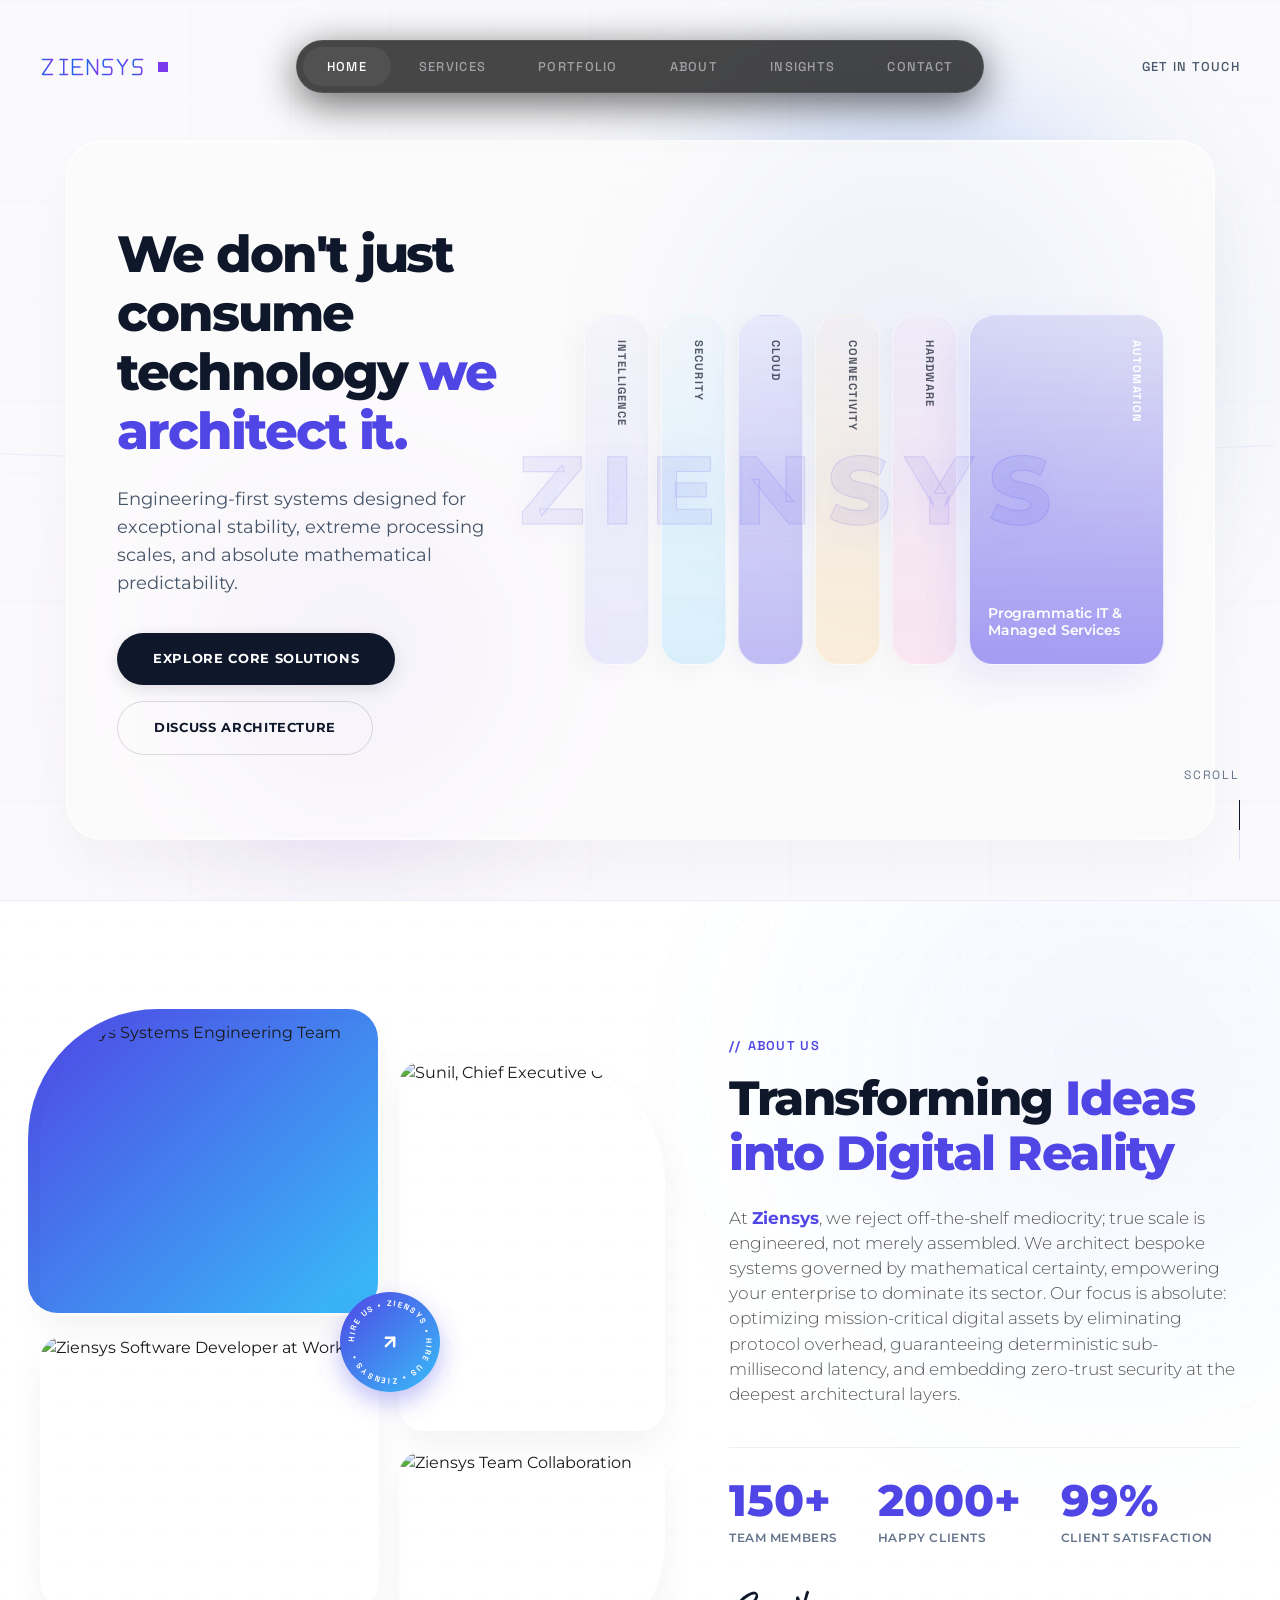
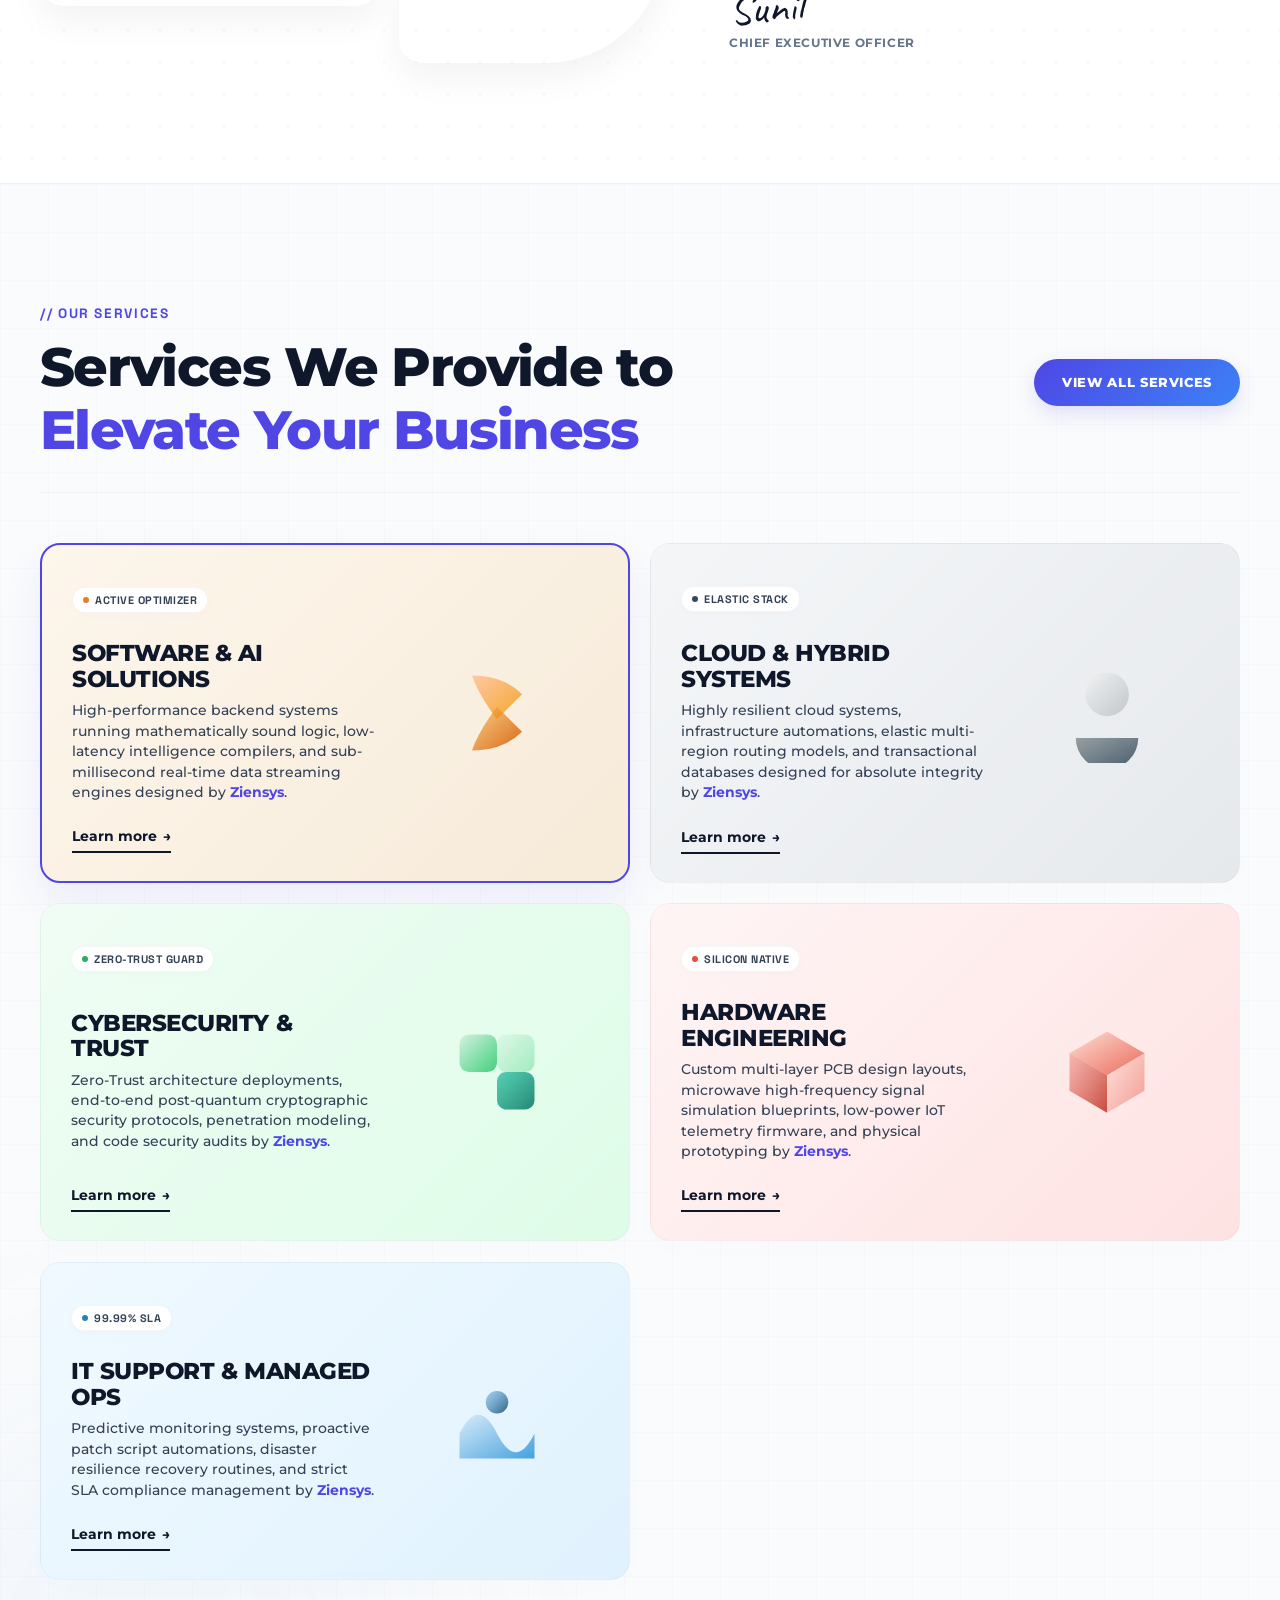
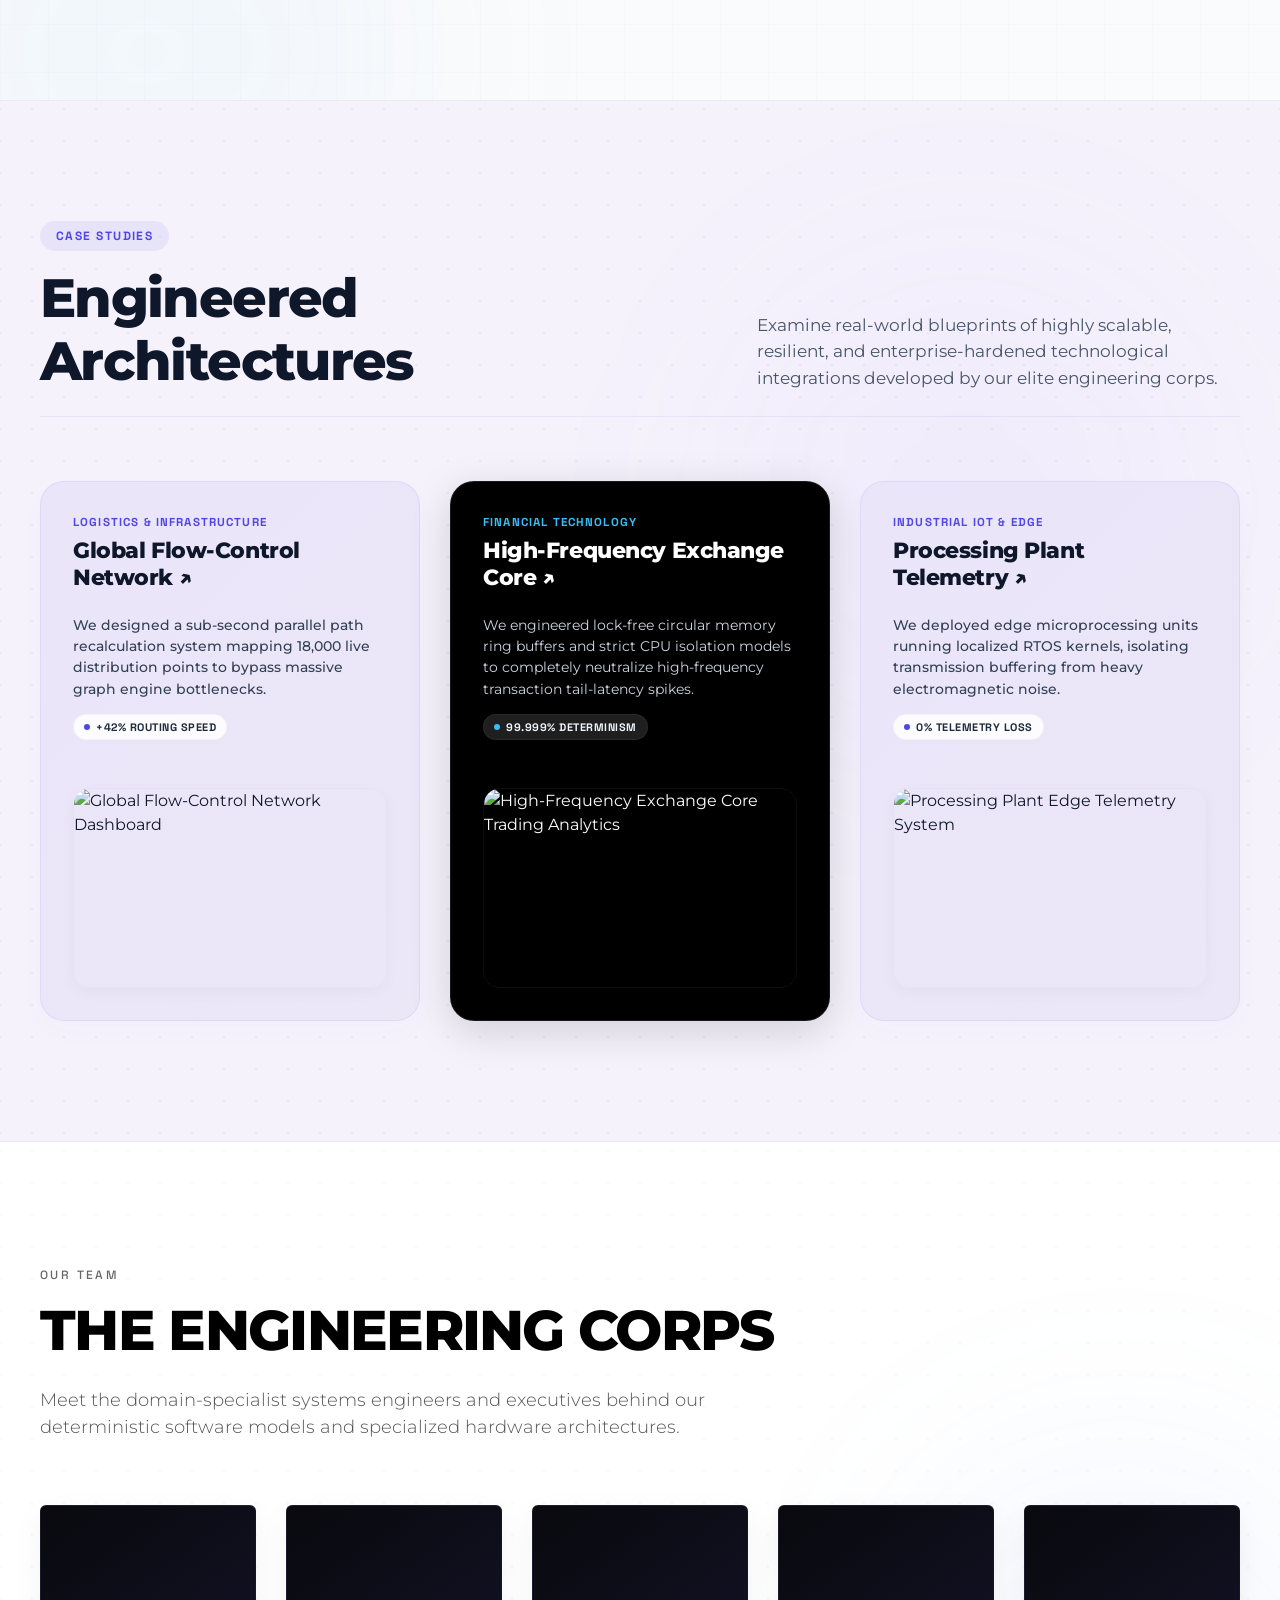
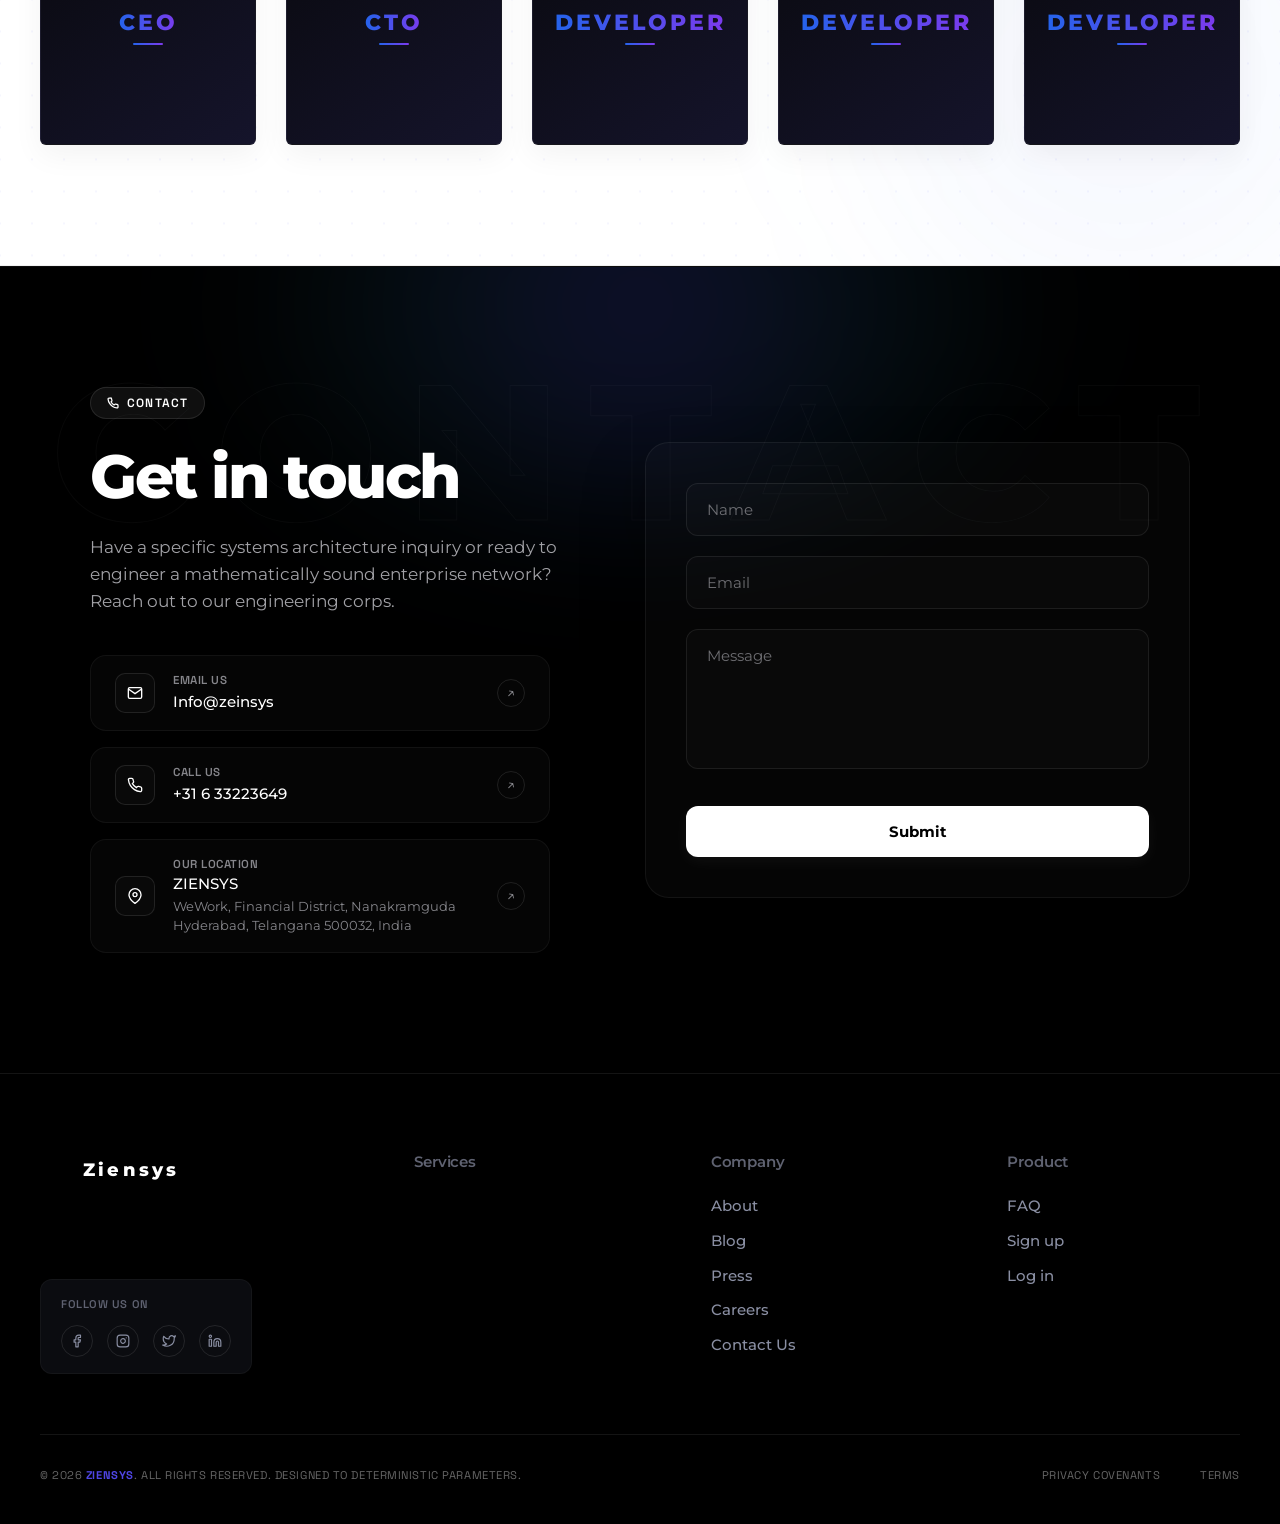
==== commit fc65474b: "Refactor: Integrate new geometric logo, expand hero dashboard, and fix mobile responsiveness" ====
--- a/index.html
+++ b/index.html
@@ -477,40 +477,6 @@
             </div>
           </div>
 
-          <!-- Card 2: UI/UX Experience Design (Lavender Theme) -->
-          <div class="service-inspiration-card card-theme-lavender reveal reveal-delay-1">
-            <div class="bento-text-column-left">
-              <div class="service-inspiration-badge">
-                <span class="badge-dot" style="background-color: var(--dot-color);"></span>
-                <span class="badge-text">Pixel-Perfect</span>
-              </div>
-              <div style="margin-top: 24px; margin-bottom: 24px;">
-                <h3 class="service-inspiration-title">UI/UX Experience Design</h3>
-                <p class="service-inspiration-desc">
-                  Immersive, high-fidelity responsive interfaces that balance user needs with powerful visual brand identities. Clean design frameworks built for pixel precision by <span class="highlight-ziensys">Ziensys</span>.
-                </p>
-              </div>
-              <a href="#contact" class="service-inspiration-link">Learn more <span class="arrow">→</span></a>
-            </div>
-            <div class="bento-illustration-column-right">
-              <svg viewBox="0 0 160 160" fill="none" xmlns="http://www.w3.org/2000/svg">
-                <defs>
-                  <linearGradient id="grad-purple-1" x1="0%" y1="0%" x2="100%" y2="100%">
-                    <stop offset="0%" stop-color="#e8daef" stop-opacity="0.9" />
-                    <stop offset="100%" stop-color="#9b59b6" stop-opacity="0.8" />
-                  </linearGradient>
-                  <linearGradient id="grad-purple-2" x1="0%" y1="0%" x2="100%" y2="100%">
-                    <stop offset="0%" stop-color="#af7ac5" stop-opacity="0.5" />
-                    <stop offset="100%" stop-color="#6c3483" stop-opacity="0.9" />
-                  </linearGradient>
-                </defs>
-                <circle cx="80" cy="80" r="60" fill="url(#grad-purple-1)" />
-                <circle cx="95" cy="80" r="40" fill="url(#grad-purple-2)" />
-                <circle cx="95" cy="80" r="20" fill="#ffffff" />
-              </svg>
-            </div>
-          </div>
-
           <!-- Card 3: Cloud & Hybrid Systems (Slate Grey Theme) -->
           <div class="service-inspiration-card card-theme-slate reveal reveal-delay-2">
             <div class="bento-text-column-left">
@@ -923,23 +889,16 @@
         <!-- Brand Column -->
         <div class="footer-brand-col">
           <a href="#hero" class="logo footer-logo" aria-label="Ziensys Home" style="color: #ffffff; text-transform: none; display: flex; align-items: center; gap: 10px;">
-            <svg width="28" height="28" viewBox="0 0 32 32" fill="none" xmlns="http://www.w3.org/2000/svg">
-              <g stroke-width="3" stroke-linecap="round" stroke="url(#legitify-grad)">
-                <line x1="16" y1="4" x2="16" y2="28" />
-                <line x1="4" y1="16" x2="28" y2="16" />
-                <line x1="7.5" y1="7.5" x2="24.5" y2="24.5" />
-                <line x1="24.5" y1="7.5" x2="7.5" y2="24.5" />
+            <svg width="150" height="32" viewBox="0 0 180 40" fill="none" xmlns="http://www.w3.org/2000/svg">
+              <g transform="translate(0, 2)">
+                <path d="M 8 4 L 32 4 L 18 18 L -6 18 Z" fill="url(#brand-z-grad-1)" />
+                <path d="M 24 4 L 36 4 L 12 32 L 0 32 Z" fill="url(#brand-z-grad-2)" />
+                <path d="M 18 18 L 42 18 L 30 32 L 6 32 Z" fill="url(#brand-z-grad-2)" />
               </g>
-              <circle cx="25" cy="7" r="2.5" fill="#38bdf8" />
-              <defs>
-                <linearGradient id="legitify-grad" x1="4" y1="4" x2="28" y2="28" gradientUnits="userSpaceOnUse">
-                  <stop offset="0%" stop-color="#4f46e5" />
-                  <stop offset="50%" stop-color="#818cf8" />
-                  <stop offset="100%" stop-color="#38bdf8" />
-                </linearGradient>
-              </defs>
+              <text x="50" y="27" font-family="var(--font-display)" font-weight="800" font-size="22" letter-spacing="4" fill="#ffffff">
+                Ziensys
+              </text>
             </svg>
-            <span style="font-family: var(--font-display); font-weight: 800; font-size: 1.5rem; letter-spacing: -0.03em; color: #ffffff;">Ziensys<span style="color: #6366f1; font-weight: 400; font-size: 0.8rem; margin-left: 2px; vertical-align: super;">c</span></span>
           </a>
           <div class="footer-social-box">
             <div class="footer-social-title">Follow us on</div>
@@ -953,7 +912,7 @@
               <a href="https://twitter.com" target="_blank" rel="noopener noreferrer" aria-label="Twitter">
                 <svg width="14" height="14" viewBox="0 0 24 24" fill="none" stroke="currentColor" stroke-width="2" stroke-linecap="round" stroke-linejoin="round"><path d="M23 3a10.9 10.9 0 0 1-3.14 1.53 4.48 4.48 0 0 0-7.86 3v1A10.66 10.66 0 0 1 3 4s-4 9 5 13a11.64 11.64 0 0 1-7 2c9 5 20 0 20-11.5a4.5 4.5 0 0 0-.08-.83A7.72 7.72 0 0 0 23 3z"/></svg>
               </a>
-              <a href="https://linkedin.com" target="_blank" rel="noopener noreferrer" aria-label="LinkedIn">
+              <a href="https://www.linkedin.com/company/ziensys-it-solutions/" target="_blank" rel="noopener noreferrer" aria-label="LinkedIn">
                 <svg width="14" height="14" viewBox="0 0 24 24" fill="none" stroke="currentColor" stroke-width="2" stroke-linecap="round" stroke-linejoin="round"><path d="M16 8a6 6 0 0 1 6 6v7h-4v-7a2 2 0 0 0-2-2 2 2 0 0 0-2 2v7h-4v-7a6 6 0 0 1 6-6z"/><rect x="2" y="9" width="4" height="12"/><circle cx="4" cy="4" r="2"/></svg>
               </a>
             </div>
--- a/style.css
+++ b/style.css
@@ -521,14 +521,15 @@
       align-items: center;
       position: relative;
       overflow: hidden;
-      padding: 120px 0 80px 0;
+      padding: 140px 0 60px 0;
       box-sizing: border-box;
       border-bottom: 1px solid var(--border-flat);
     }
 
     .hero-content {
-      width: 100%;
-      max-width: 1350px;
+      width: 96%;
+      max-width: 1750px;
+      margin: 0 auto;
     }
 
     .hero-grid-overlay {
@@ -2663,9 +2664,9 @@
       position: relative;
       display: grid;
       grid-template-columns: 1.15fr 0.85fr;
-      gap: 40px;
-      align-items: center;
-      min-height: 450px;
+      gap: 50px;
+      align-items: center;
+      min-height: calc(100vh - 200px);
       width: 100%;
       transform-style: preserve-3d;
       will-change: transform;
@@ -2916,6 +2917,7 @@
         grid-template-columns: 1fr;
         padding: 40px;
         gap: 30px;
+        min-height: auto; /* Prevent unnatural stretching when stacked */
       }
       .hero-dash-right {
         height: 320px;
@@ -2928,11 +2930,12 @@
 
     @media (max-width: 768px) {
       .hero {
-        padding: 100px 0 60px 0;
+        padding: 100px 0 40px 0;
       }
       .hero-glass-dashboard {
-        padding: 30px 20px;
+        padding: 40px 20px;
         border-radius: 24px;
+        min-height: auto;
       }
       .hero-dash-left {
         align-items: center;
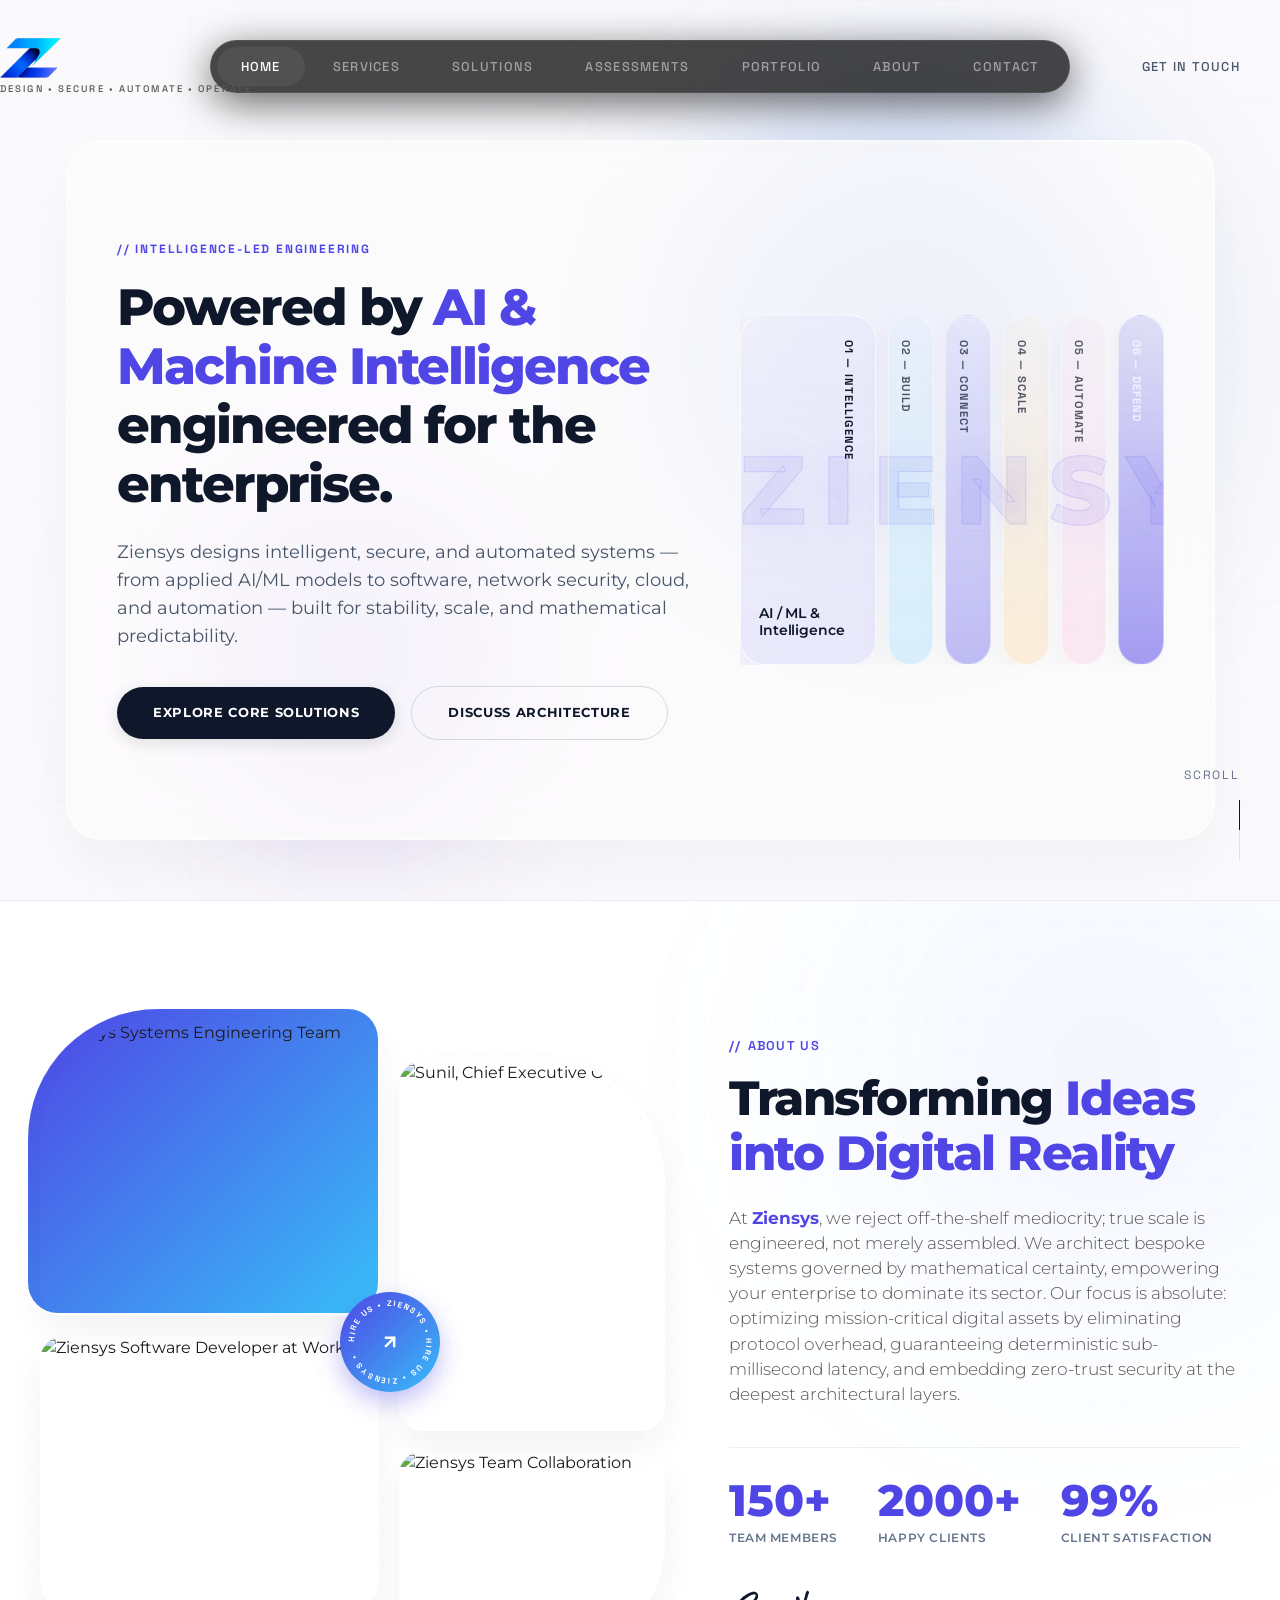
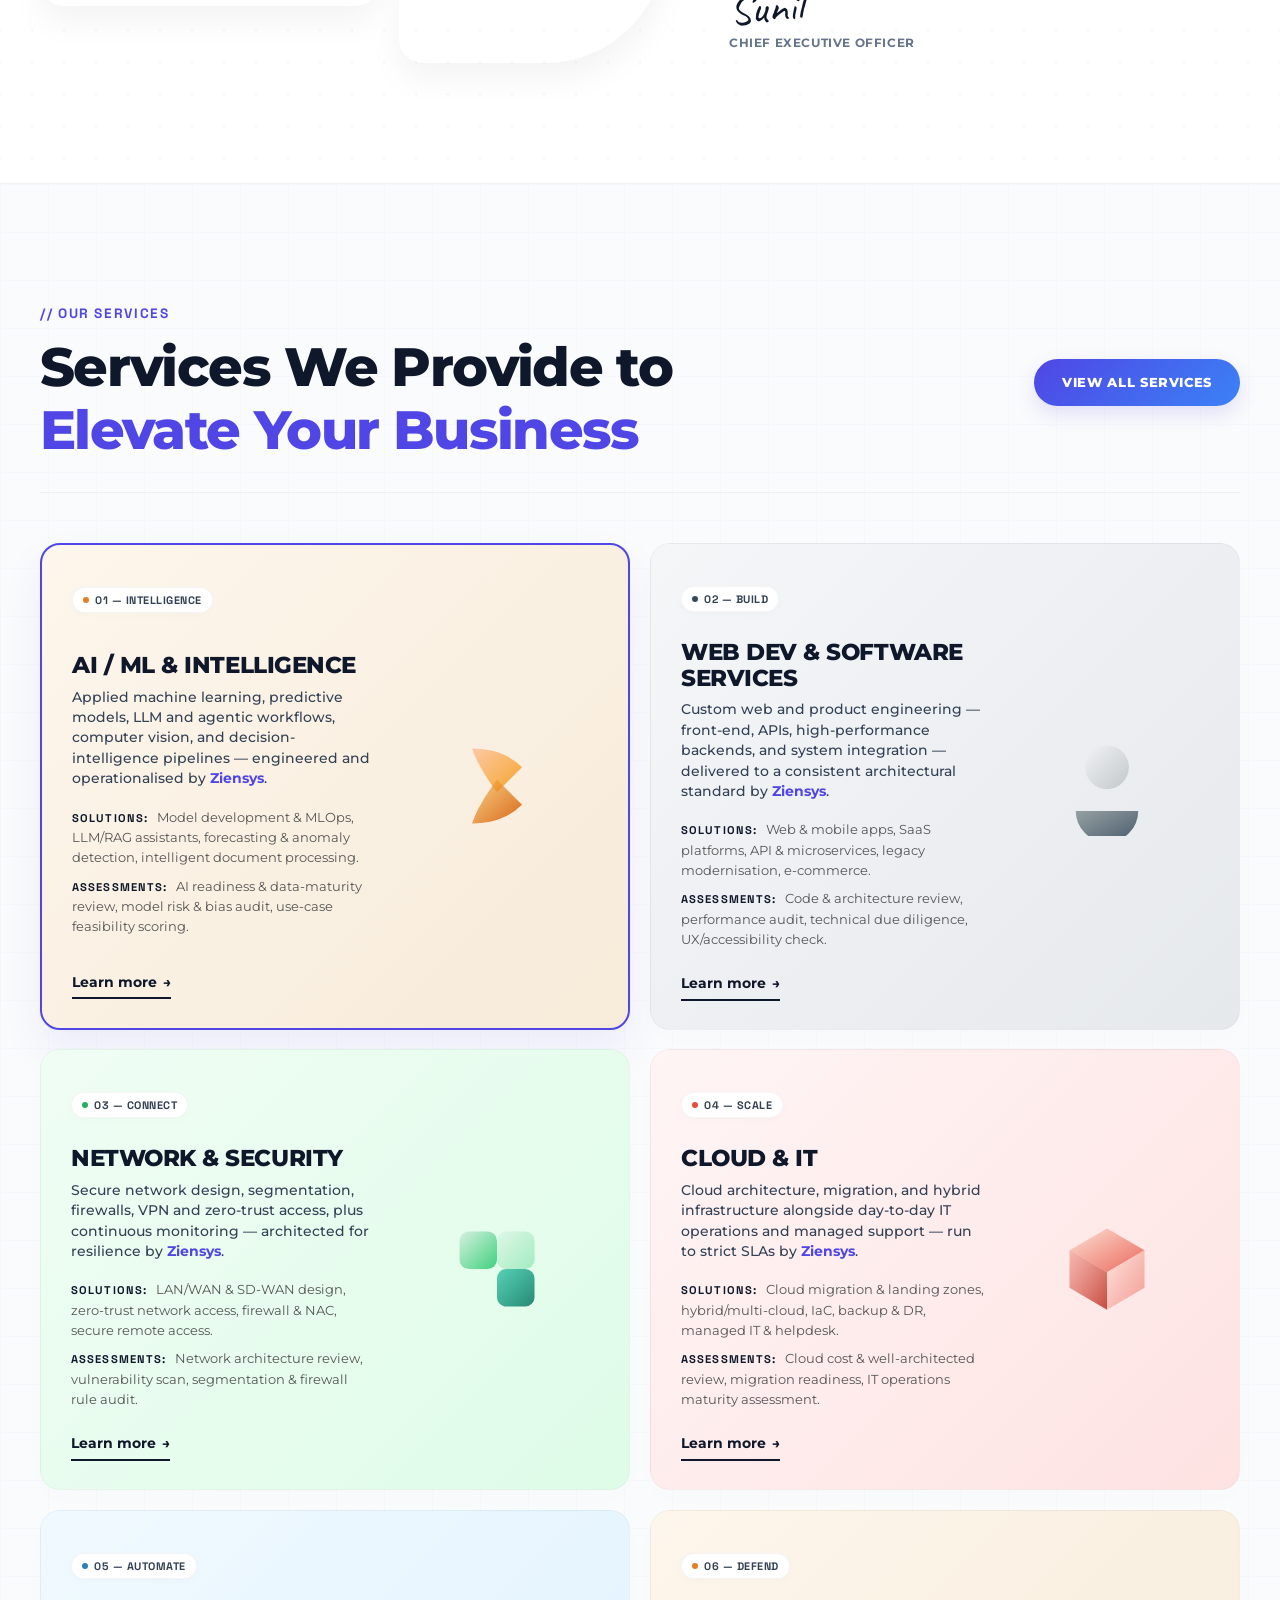
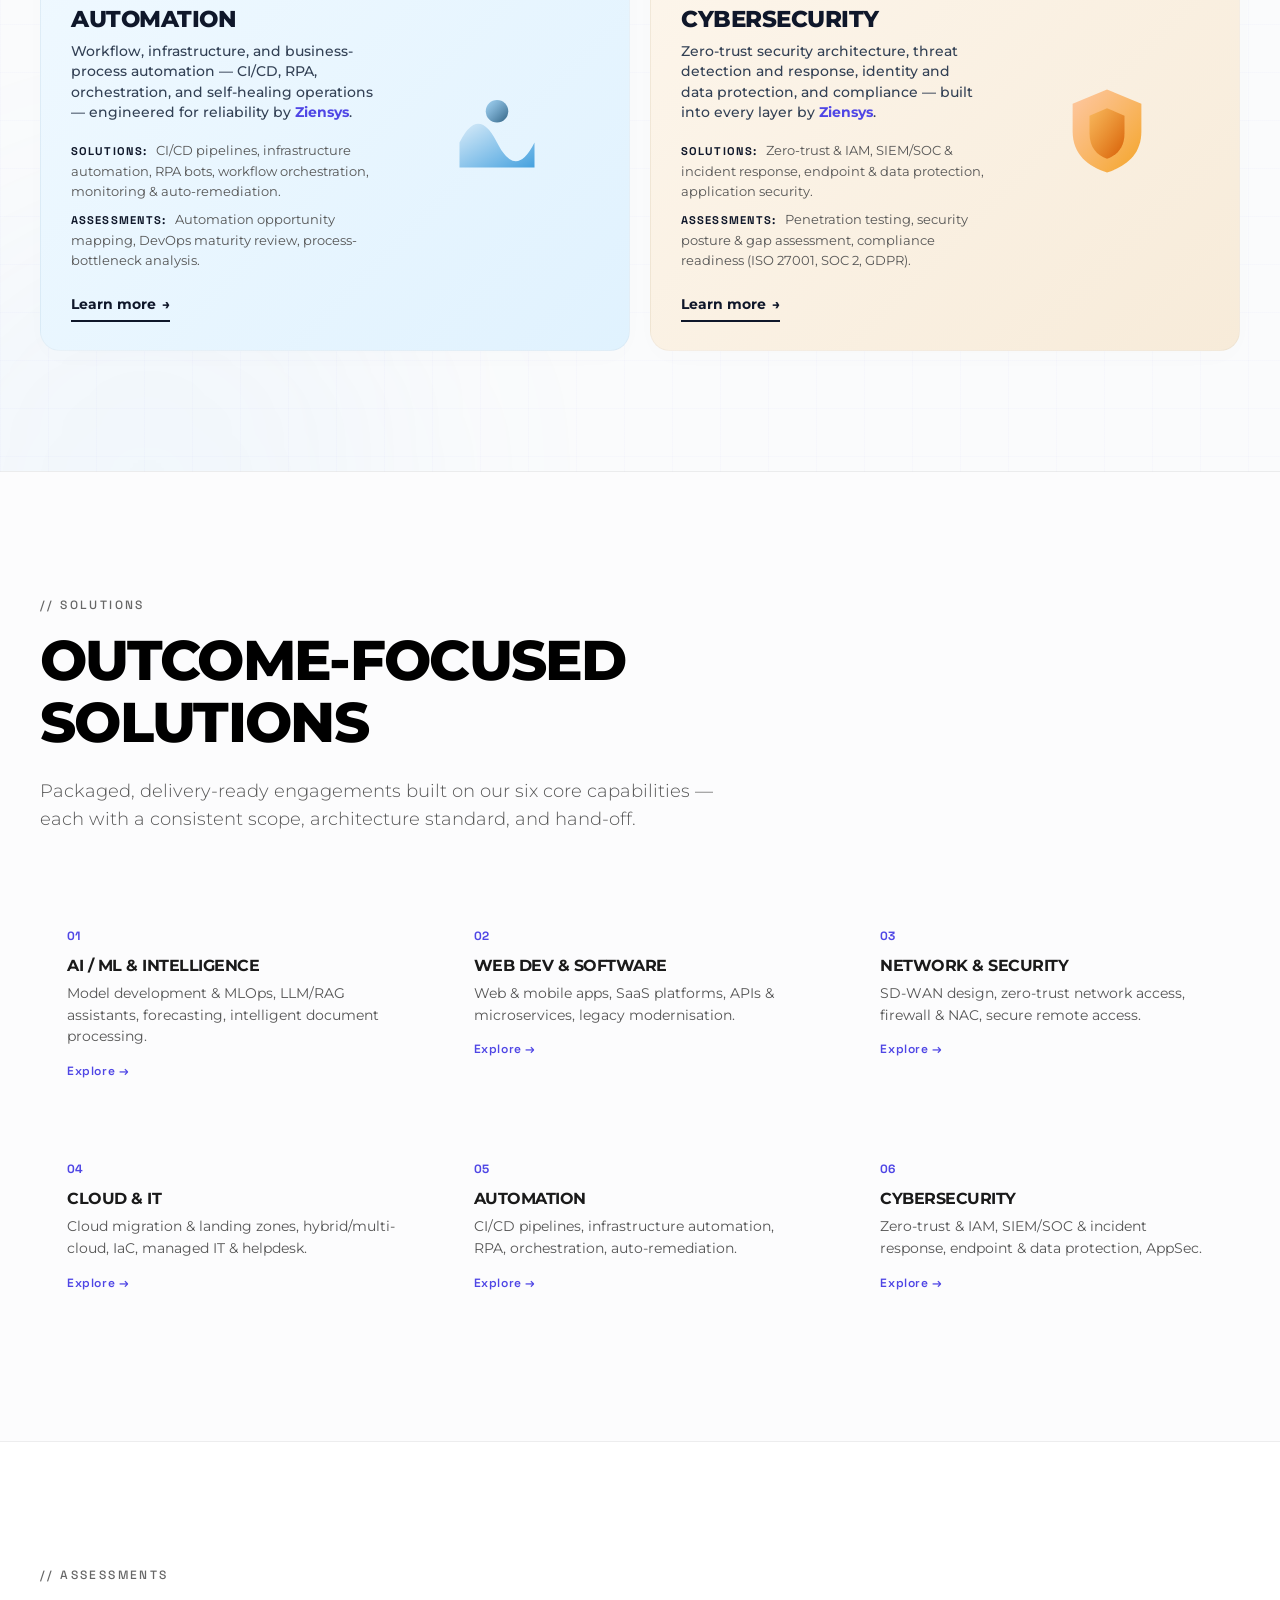
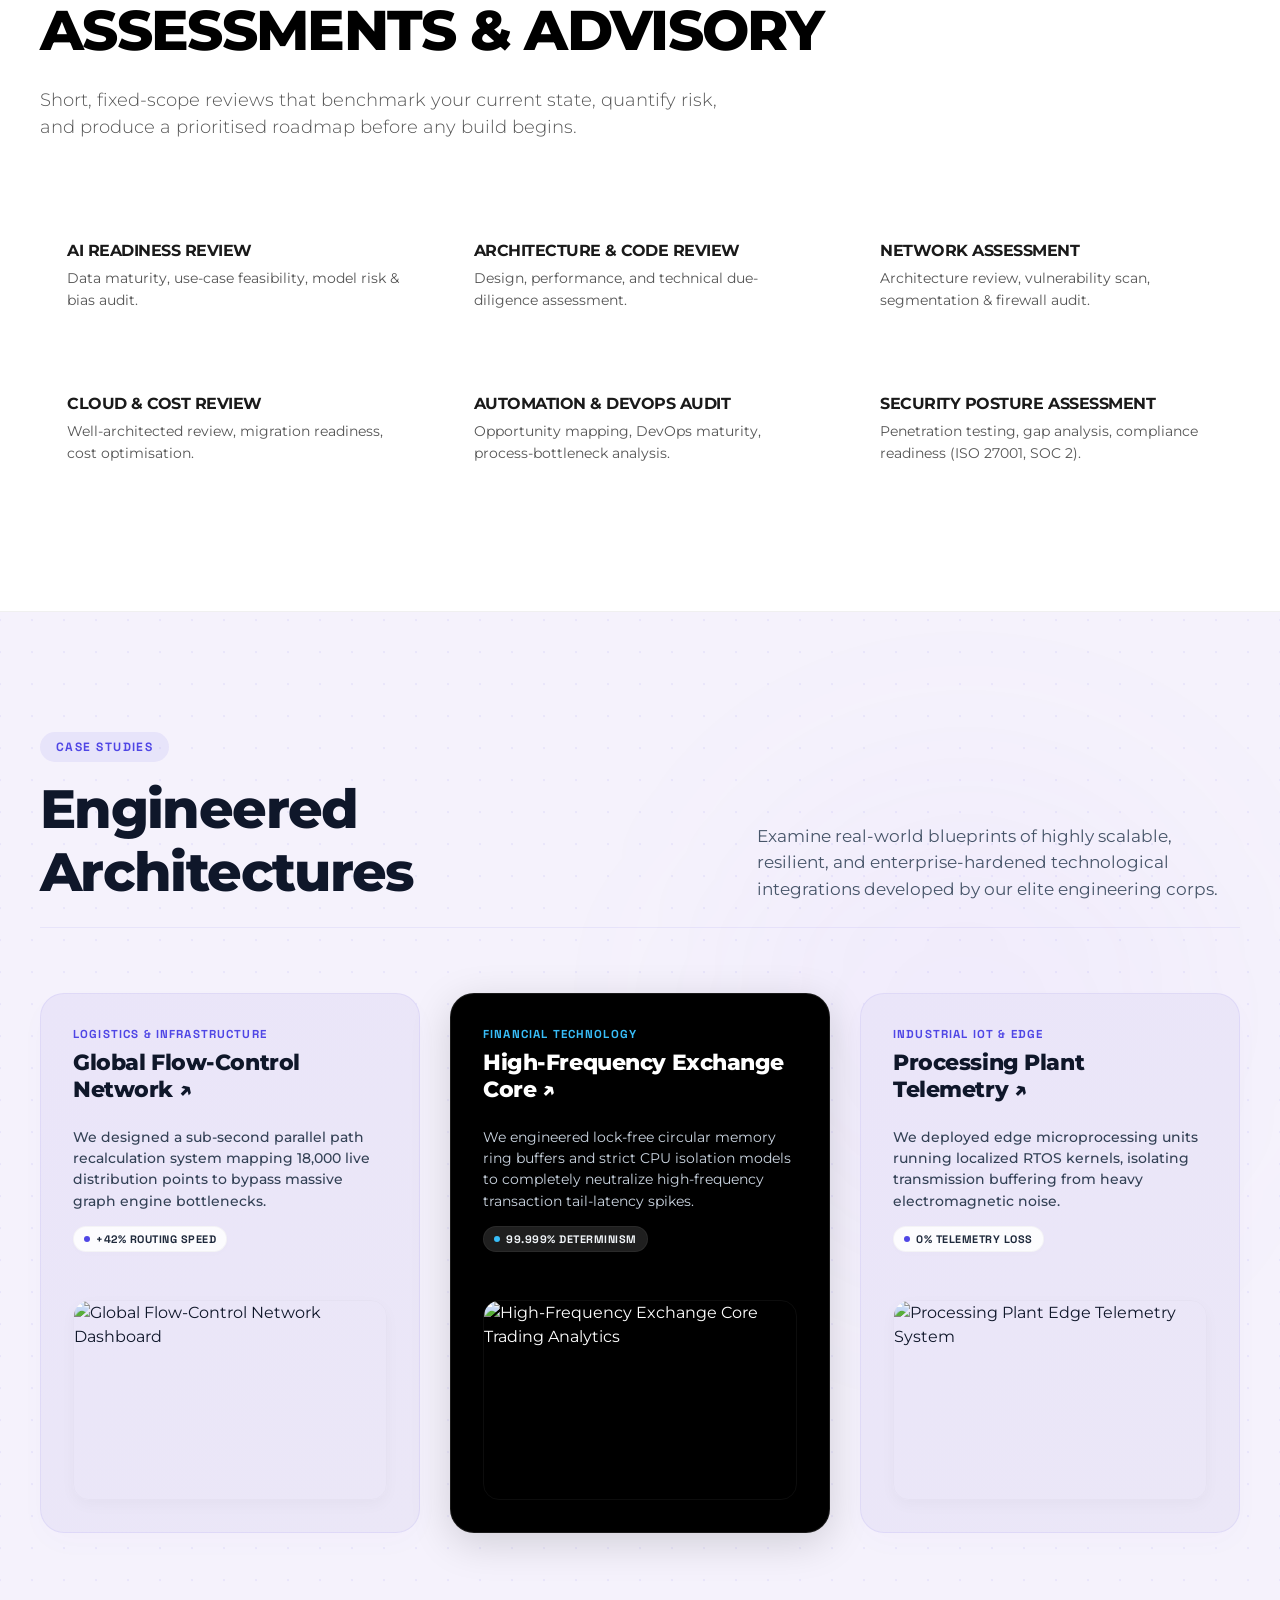
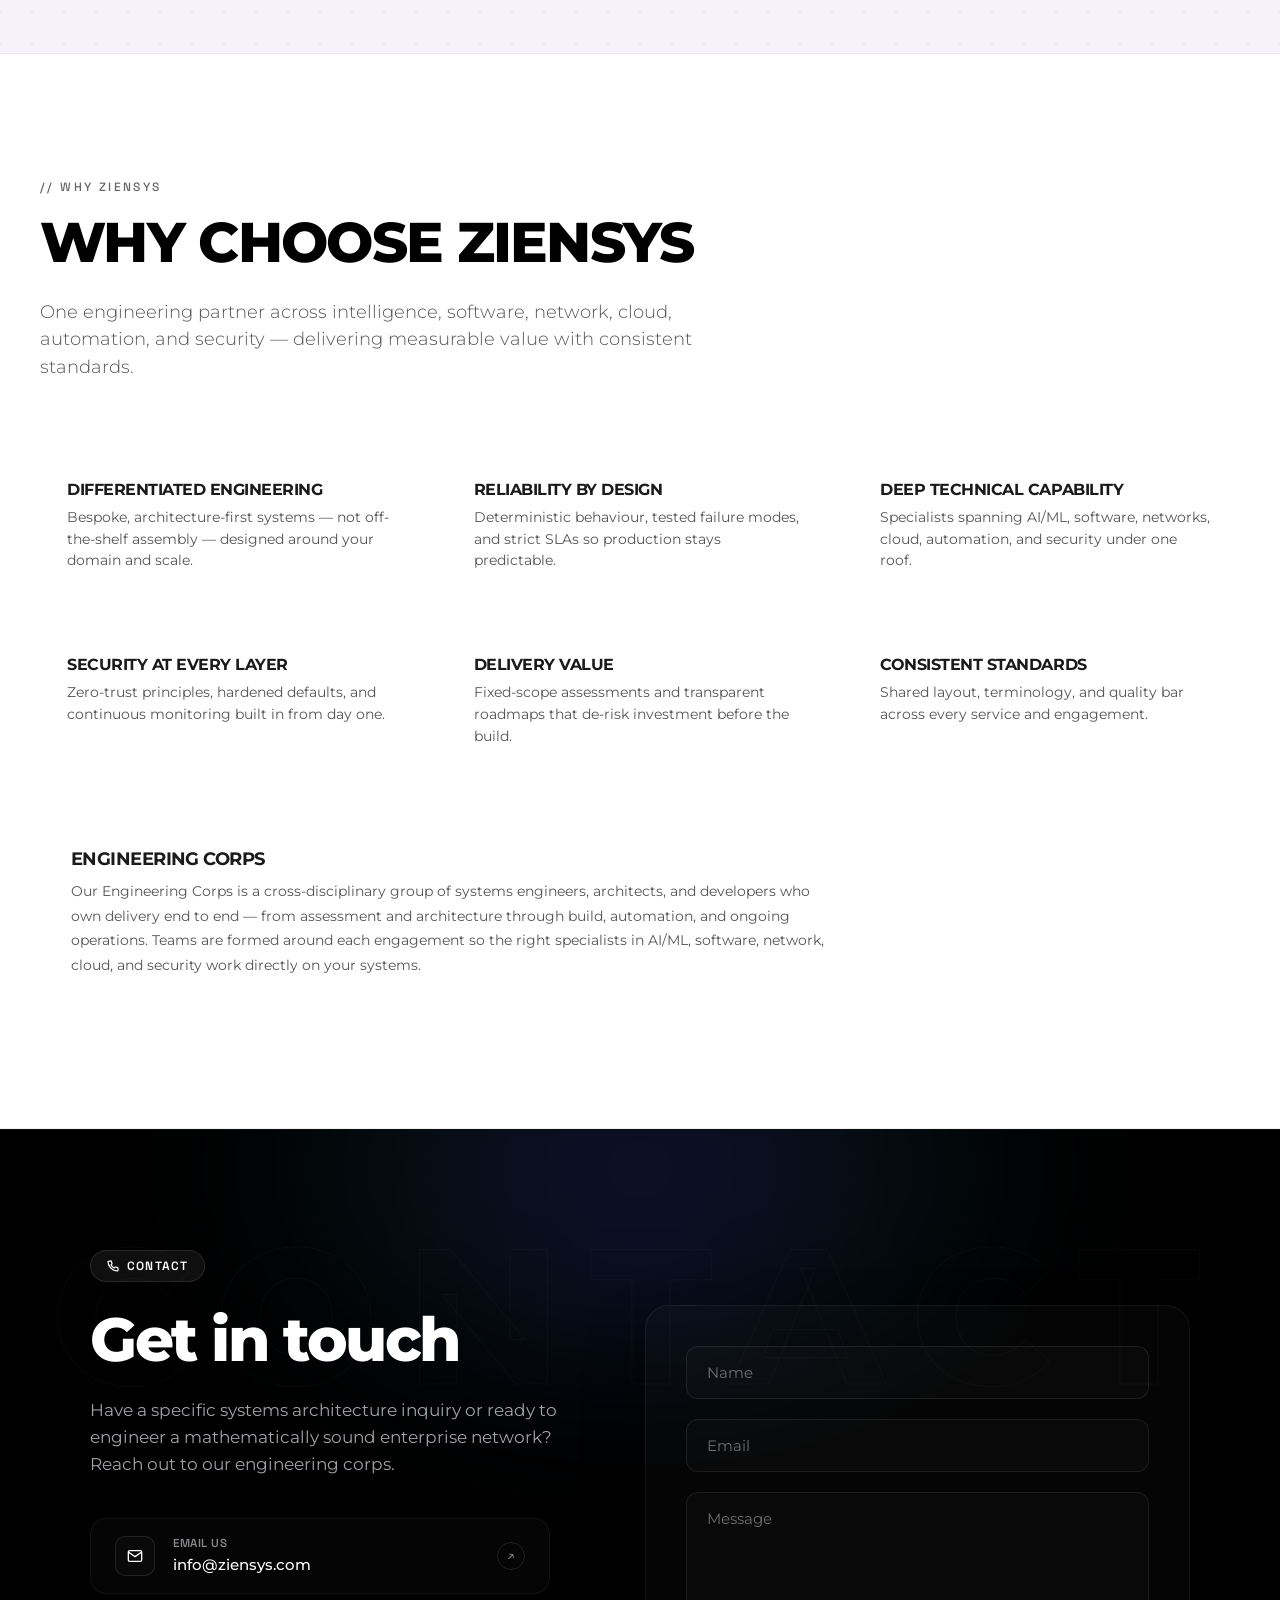
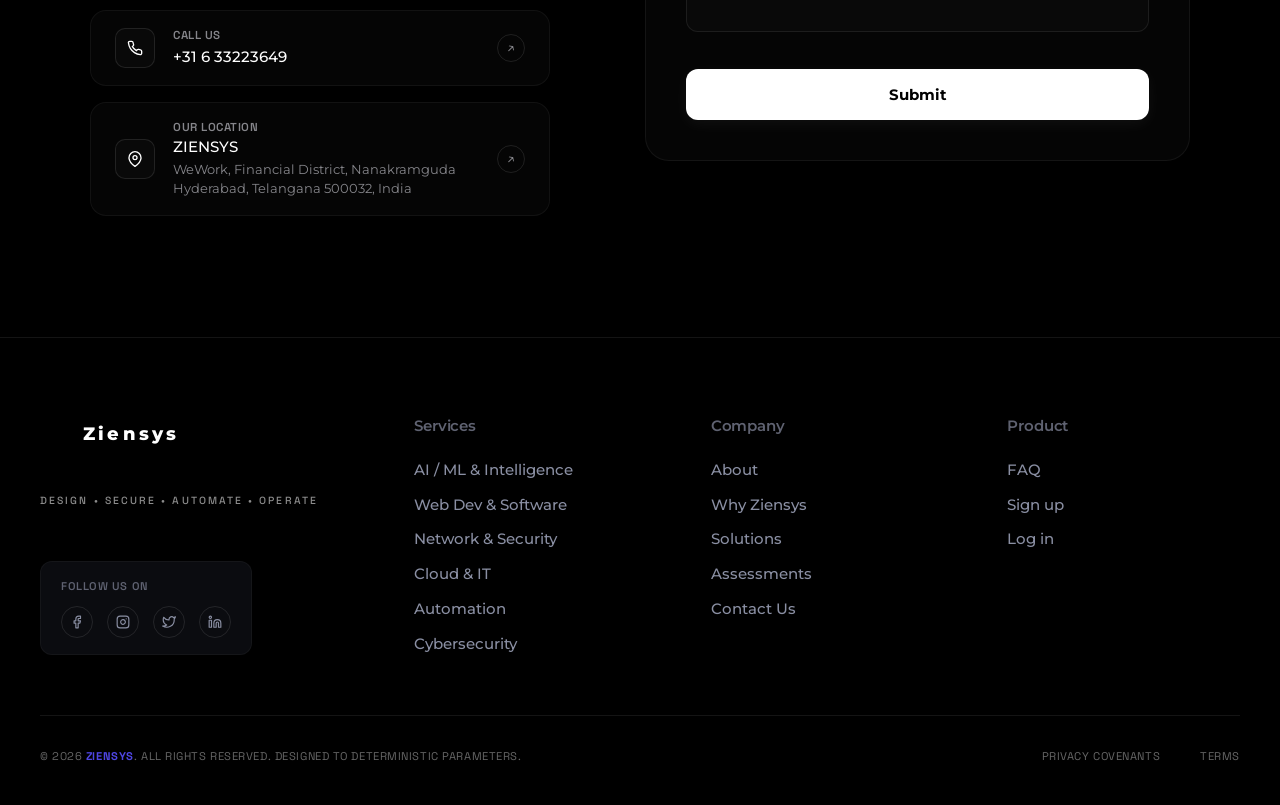
==== commit 7372b561: "Revise site: new service structure, nav, branding, contact - Hero: remove sliding animation issues; " ====
--- a/index.html
+++ b/index.html
@@ -30,25 +30,12 @@
   <!-- Top Absolute Header for Logo and Contact button (Scrolls away) -->
   <div class="top-brand-bar">
     <div class="container top-brand-container">
-      <a href="#hero" class="brand-logo" aria-label="Ziensys Home">
-        <svg viewBox="0 0 220 40" class="ziensys-svg">
-          <defs>
-            <linearGradient id="brand-gradient" x1="0%" y1="0%" x2="100%" y2="0%">
-              <stop offset="0%" stop-color="#2563EB" /> 
-              <stop offset="100%" stop-color="#7C3AED" />
-            </linearGradient>
-          </defs>
-          <!-- Individual paths for perfectly synchronized loader animation matching the component -->
-          <path class="draw-letter" pathLength="360" d="M 5,5 h 20 L 5,35 h 20" />
-          <path class="draw-letter" pathLength="360" d="M 40,5 h 15 M 47.5,5 v 30 M 40,35 h 15" />
-          <path class="draw-letter" pathLength="360" d="M 85,5 h -20 v 30 h 20 M 65,20 h 15" />
-          <path class="draw-letter" pathLength="360" d="M 95,35 v -30 l 20,30 v -30" />
-          <path class="draw-letter" pathLength="360" d="M 145,5 h -15 c -5,0 -5,15 0,15 h 10 c 5,0 5,15 0,15 h -15" />
-          <path class="draw-letter" pathLength="360" d="M 155,5 l 10,15 l 10,-15 M 165,20 v 15" />
-          <path class="draw-letter" pathLength="360" d="M 205,5 h -15 c -5,0 -5,15 0,15 h 10 c 5,0 5,15 0,15 h -15" />
-        </svg>
-        <div class="logo-accent-square"></div>
-      </a>
+      <div class="brand-lockup">
+        <a href="#hero" class="brand-logo" aria-label="Ziensys Home">
+          <img src="ziensys-logo.png" alt="ZIENSYS" class="brand-logo-img">
+        </a>
+        <span class="brand-tagline">Design &bull; Secure &bull; Automate &bull; Operate</span>
+      </div>
       <a href="#contact" class="nav-contact-link">Get in touch</a>
     </div>
   </div>
@@ -61,167 +48,87 @@
           <li class="nav-item"><a href="#hero" class="nav-link">Home</a></li>
           <li class="nav-item nav-item-dropdown">
             <a href="#services" class="nav-link">Services</a>
-            <!-- Megamenu Dropdown containing 8 pixel-dotted cells -->
+            <!-- Megamenu Dropdown: 6 core service categories -->
             <div class="megamenu-dropdown">
               <div class="megamenu-grid">
-                <!-- Cell 1: Software & AI -->
-                <div class="megamenu-cell" onclick="location.href='#services'">
+                <div class="megamenu-cell" onclick="location.href='#service-ai'">
                   <div class="megamenu-cell-left">
                     <div class="megamenu-cell-icon">
                       <svg width="20" height="20" viewBox="0 0 20 20" fill="currentColor">
-                        <circle cx="10" cy="4" r="1.2" />
-                        <circle cx="10" cy="7" r="1.2" />
-                        <circle cx="4" cy="10" r="1.2" />
-                        <circle cx="7" cy="10" r="1.2" />
-                        <circle cx="10" cy="10" r="1.2" />
-                        <circle cx="13" cy="10" r="1.2" />
-                        <circle cx="16" cy="10" r="1.2" />
-                        <circle cx="10" cy="13" r="1.2" />
-                        <circle cx="10" cy="16" r="1.2" />
+                        <circle cx="10" cy="4" r="1.2" /><circle cx="10" cy="7" r="1.2" /><circle cx="4" cy="10" r="1.2" /><circle cx="7" cy="10" r="1.2" /><circle cx="10" cy="10" r="1.2" /><circle cx="13" cy="10" r="1.2" /><circle cx="16" cy="10" r="1.2" /><circle cx="10" cy="13" r="1.2" /><circle cx="10" cy="16" r="1.2" />
                       </svg>
                     </div>
-                    <span class="megamenu-cell-title">Software & AI Solutions</span>
+                    <span class="megamenu-cell-title">AI / ML &amp; Intelligence</span>
                   </div>
-                  <span class="megamenu-cell-badge">/6 services</span>
-                </div>
-
-                <!-- Cell 2: Cloud & DevOps -->
-                <div class="megamenu-cell" onclick="location.href='#services'">
+                  <span class="megamenu-cell-badge">01</span>
+                </div>
+
+                <div class="megamenu-cell" onclick="location.href='#service-software'">
                   <div class="megamenu-cell-left">
                     <div class="megamenu-cell-icon">
                       <svg width="20" height="20" viewBox="0 0 20 20" fill="currentColor">
-                        <circle cx="6" cy="14" r="1.2" />
-                        <circle cx="9" cy="14" r="1.2" />
-                        <circle cx="12" cy="14" r="1.2" />
-                        <circle cx="15" cy="14" r="1.2" />
-                        <circle cx="5" cy="10" r="1.2" />
-                        <circle cx="10" cy="8" r="1.2" />
-                        <circle cx="15" cy="10" r="1.2" />
-                        <circle cx="7" cy="6" r="1.2" />
-                        <circle cx="13" cy="6" r="1.2" />
+                        <circle cx="6" cy="14" r="1.2" /><circle cx="9" cy="14" r="1.2" /><circle cx="12" cy="14" r="1.2" /><circle cx="15" cy="14" r="1.2" /><circle cx="5" cy="10" r="1.2" /><circle cx="10" cy="8" r="1.2" /><circle cx="15" cy="10" r="1.2" /><circle cx="7" cy="6" r="1.2" /><circle cx="13" cy="6" r="1.2" />
                       </svg>
                     </div>
-                    <span class="megamenu-cell-title">Cloud & Hybrid Systems</span>
+                    <span class="megamenu-cell-title">Web Dev &amp; Software Services</span>
                   </div>
-                  <span class="megamenu-cell-badge">/7 services</span>
-                </div>
-
-                <!-- Cell 3: Cybersecurity -->
-                <div class="megamenu-cell" onclick="location.href='#services'">
+                  <span class="megamenu-cell-badge">02</span>
+                </div>
+
+                <div class="megamenu-cell" onclick="location.href='#service-network'">
                   <div class="megamenu-cell-left">
                     <div class="megamenu-cell-icon">
                       <svg width="20" height="20" viewBox="0 0 20 20" fill="currentColor">
-                        <circle cx="10" cy="4" r="1.2" />
-                        <circle cx="6" cy="6" r="1.2" />
-                        <circle cx="14" cy="6" r="1.2" />
-                        <circle cx="5" cy="9" r="1.2" />
-                        <circle cx="10" cy="9" r="1.2" />
-                        <circle cx="15" cy="9" r="1.2" />
-                        <circle cx="6" cy="13" r="1.2" />
-                        <circle cx="14" cy="13" r="1.2" />
-                        <circle cx="10" cy="16" r="1.2" />
+                        <circle cx="10" cy="4" r="1.2" /><circle cx="6" cy="6" r="1.2" /><circle cx="14" cy="6" r="1.2" /><circle cx="5" cy="9" r="1.2" /><circle cx="10" cy="9" r="1.2" /><circle cx="15" cy="9" r="1.2" /><circle cx="6" cy="13" r="1.2" /><circle cx="14" cy="13" r="1.2" /><circle cx="10" cy="16" r="1.2" />
                       </svg>
                     </div>
-                    <span class="megamenu-cell-title">Cybersecurity Operations</span>
+                    <span class="megamenu-cell-title">Network &amp; Security</span>
                   </div>
-                  <span class="megamenu-cell-badge">/5 services</span>
-                </div>
-
-                <!-- Cell 4: IoT & Edge -->
-                <div class="megamenu-cell" onclick="location.href='#services'">
+                  <span class="megamenu-cell-badge">03</span>
+                </div>
+
+                <div class="megamenu-cell" onclick="location.href='#service-cloud'">
                   <div class="megamenu-cell-left">
                     <div class="megamenu-cell-icon">
                       <svg width="20" height="20" viewBox="0 0 20 20" fill="currentColor">
-                        <circle cx="4" cy="16" r="1.2" />
-                        <circle cx="7" cy="13" r="1.2" />
-                        <circle cx="10" cy="10" r="1.2" />
-                        <circle cx="13" cy="7" r="1.2" />
-                        <circle cx="16" cy="4" r="1.2" />
-                        <circle cx="7" cy="16" r="1.2" />
-                        <circle cx="10" cy="13" r="1.2" />
-                        <circle cx="13" cy="10" r="1.2" />
+                        <circle cx="4" cy="16" r="1.2" /><circle cx="7" cy="13" r="1.2" /><circle cx="10" cy="10" r="1.2" /><circle cx="13" cy="7" r="1.2" /><circle cx="16" cy="4" r="1.2" /><circle cx="7" cy="16" r="1.2" /><circle cx="10" cy="13" r="1.2" /><circle cx="13" cy="10" r="1.2" />
                       </svg>
                     </div>
-                    <span class="megamenu-cell-title">IoT & Edge Systems</span>
+                    <span class="megamenu-cell-title">Cloud &amp; IT</span>
                   </div>
-                  <span class="megamenu-cell-badge">/7 services</span>
-                </div>
-
-                <!-- Cell 5: Hardware -->
-                <div class="megamenu-cell" onclick="location.href='#services'">
+                  <span class="megamenu-cell-badge">04</span>
+                </div>
+
+                <div class="megamenu-cell" onclick="location.href='#service-automation'">
                   <div class="megamenu-cell-left">
                     <div class="megamenu-cell-icon">
                       <svg width="20" height="20" viewBox="0 0 20 20" fill="currentColor">
-                        <circle cx="6" cy="6" r="1.2" />
-                        <circle cx="10" cy="6" r="1.2" />
-                        <circle cx="14" cy="6" r="1.2" />
-                        <circle cx="6" cy="10" r="1.2" />
-                        <circle cx="14" cy="10" r="1.2" />
-                        <circle cx="6" cy="14" r="1.2" />
-                        <circle cx="10" cy="14" r="1.2" />
-                        <circle cx="14" cy="14" r="1.2" />
+                        <circle cx="6" cy="6" r="1.2" /><circle cx="10" cy="6" r="1.2" /><circle cx="14" cy="6" r="1.2" /><circle cx="6" cy="10" r="1.2" /><circle cx="14" cy="10" r="1.2" /><circle cx="6" cy="14" r="1.2" /><circle cx="10" cy="14" r="1.2" /><circle cx="14" cy="14" r="1.2" />
                       </svg>
                     </div>
-                    <span class="megamenu-cell-title">Hardware & PCB Design</span>
+                    <span class="megamenu-cell-title">Automation</span>
                   </div>
-                  <span class="megamenu-cell-badge">/6 services</span>
-                </div>
-
-                <!-- Cell 6: Managed Services -->
-                <div class="megamenu-cell" onclick="location.href='#services'">
+                  <span class="megamenu-cell-badge">05</span>
+                </div>
+
+                <div class="megamenu-cell" onclick="location.href='#service-cybersecurity'">
                   <div class="megamenu-cell-left">
                     <div class="megamenu-cell-icon">
                       <svg width="20" height="20" viewBox="0 0 20 20" fill="currentColor">
-                        <circle cx="10" cy="10" r="1.5" />
-                        <circle cx="6" cy="10" r="1.2" />
-                        <circle cx="14" cy="10" r="1.2" />
-                        <circle cx="10" cy="6" r="1.2" />
-                        <circle cx="10" cy="14" r="1.2" />
+                        <circle cx="10" cy="10" r="1.5" /><circle cx="6" cy="10" r="1.2" /><circle cx="14" cy="10" r="1.2" /><circle cx="10" cy="6" r="1.2" /><circle cx="10" cy="14" r="1.2" />
                       </svg>
                     </div>
-                    <span class="megamenu-cell-title">IT & Managed Operations</span>
+                    <span class="megamenu-cell-title">Cybersecurity</span>
                   </div>
-                  <span class="megamenu-cell-badge">/6 services</span>
-                </div>
-
-                <!-- Cell 7: System Architecture -->
-                <div class="megamenu-cell" onclick="location.href='#vision'">
-                  <div class="megamenu-cell-left">
-                    <div class="megamenu-cell-icon">
-                      <svg width="20" height="20" viewBox="0 0 20 20" fill="currentColor">
-                        <circle cx="10" cy="10" r="1.2"/>
-                        <circle cx="5" cy="5" r="1.2"/>
-                        <circle cx="15" cy="5" r="1.2"/>
-                        <circle cx="5" cy="15" r="1.2"/>
-                        <circle cx="15" cy="15" r="1.2"/>
-                      </svg>
-                    </div>
-                    <span class="megamenu-cell-title">Architecture Consulting</span>
-                  </div>
-                  <span class="megamenu-cell-badge">/3 services</span>
-                </div>
-
-                <!-- Cell 8: Product Innovation -->
-                <div class="megamenu-cell" onclick="location.href='#cases'">
-                  <div class="megamenu-cell-left">
-                    <div class="megamenu-cell-icon">
-                      <svg width="20" height="20" viewBox="0 0 20 20" fill="currentColor">
-                        <circle cx="10" cy="5" r="1.5" />
-                        <circle cx="5" cy="12" r="1.2" />
-                        <circle cx="15" cy="12" r="1.2" />
-                        <circle cx="10" cy="15" r="1.2" />
-                      </svg>
-                    </div>
-                    <span class="megamenu-cell-title">Product Innovation</span>
-                  </div>
-                  <span class="megamenu-cell-badge">/5 services</span>
+                  <span class="megamenu-cell-badge">06</span>
                 </div>
               </div>
             </div>
           </li>
+          <li class="nav-item"><a href="#solutions" class="nav-link">Solutions</a></li>
+          <li class="nav-item"><a href="#assessments" class="nav-link">Assessments</a></li>
           <li class="nav-item"><a href="#cases" class="nav-link">Portfolio</a></li>
           <li class="nav-item"><a href="#vision" class="nav-link">About</a></li>
-          <li class="nav-item"><a href="#team" class="nav-link">Insights</a></li>
           <li class="nav-item"><a href="#contact" class="nav-link">Contact</a></li>
         </ul>
       </nav>
@@ -236,10 +143,11 @@
 
   <div class="mobile-menu-overlay" id="mobile-menu">
     <a href="#hero" class="nav-link mobile-link">Home</a>
-    <a href="#vision" class="nav-link mobile-link">Vision</a>
     <a href="#services" class="nav-link mobile-link">Services</a>
-    <a href="#cases" class="nav-link mobile-link">Case Studies</a>
-    <a href="#team" class="nav-link mobile-link">Team</a>
+    <a href="#solutions" class="nav-link mobile-link">Solutions</a>
+    <a href="#assessments" class="nav-link mobile-link">Assessments</a>
+    <a href="#cases" class="nav-link mobile-link">Portfolio</a>
+    <a href="#vision" class="nav-link mobile-link">About</a>
     <a href="#contact" class="nav-link mobile-link">Contact</a>
   </div>
 
@@ -249,8 +157,6 @@
       <div class="hero-glow-blob-1"></div>
       <div class="hero-glow-blob-2"></div>
 
-      <!-- Luxury background fluid math waves -->
-      <canvas id="hero-canvas" style="position: absolute; top: 0; left: 0; width: 100%; height: 100%; pointer-events: none; z-index: 1; opacity: 0.5;"></canvas>
       <!-- Local white grid overlay for light hero section -->
       <div class="hero-grid-overlay"></div>
 
@@ -259,11 +165,14 @@
         <div class="hero-glass-dashboard reveal">
           <!-- Left Column: Ziensys Brand Message & Actions -->
           <div class="hero-dash-left">
+            <span class="hero-dash-tag">// Intelligence-Led Engineering</span>
             <h1 class="hero-dash-title">
-              We don't just consume <br>technology <span class="highlight-blue">we architect it.</span>
+              Powered by <span class="highlight-blue">AI &amp; Machine Intelligence</span><br>engineered for the enterprise.
             </h1>
             <p class="hero-dash-sub">
-              Engineering-first systems designed for exceptional stability, extreme processing scales, and absolute mathematical predictability.
+              Ziensys designs intelligent, secure, and automated systems &mdash; from applied AI/ML models to
+              software, network security, cloud, and automation &mdash; built for stability, scale, and
+              mathematical predictability.
             </p>
             <div class="hero-pill-btn-group">
               <a href="#services" class="hero-pill-btn hero-pill-primary">Explore Core Solutions</a>
@@ -271,60 +180,46 @@
             </div>
           </div>
 
-          <!-- Right Column: Accordion Glass Plates Stack -->
+          <!-- Right Column: Accordion Glass Plates Stack (priority order) -->
           <div class="hero-dash-right">
-            <!-- Overlapping vertical glass panels -->
             <div class="hero-accordion-container">
-              <!-- Plate 1 -->
-              <div class="hero-accordion-plate plate-1-bg">
+              <div class="hero-accordion-plate plate-1-bg plate-expanded">
                 <div class="plate-content">
-                  <span class="plate-tag">INTELLIGENCE</span>
-                  <div class="plate-label-bottom">Engineered AI &<br>Custom Software</div>
-                </div>
-              </div>
-
-              <!-- Plate 2 -->
+                  <span class="plate-tag">01 &mdash; INTELLIGENCE</span>
+                  <div class="plate-label-bottom">AI / ML &amp;<br>Intelligence</div>
+                </div>
+              </div>
               <div class="hero-accordion-plate plate-2-bg">
                 <div class="plate-content">
-                  <span class="plate-tag">SECURITY</span>
-                  <div class="plate-label-bottom">Proactive Zero-Trust<br>Defense</div>
-                </div>
-              </div>
-
-              <!-- Plate 3 -->
+                  <span class="plate-tag">02 &mdash; BUILD</span>
+                  <div class="plate-label-bottom">Web Dev &amp;<br>Software Services</div>
+                </div>
+              </div>
               <div class="hero-accordion-plate plate-3-bg">
                 <div class="plate-content">
-                  <span class="plate-tag">CLOUD</span>
-                  <div class="plate-label-bottom">Scalable Infrastructure<br>& Migration</div>
-                </div>
-              </div>
-
-              <!-- Plate 4 -->
+                  <span class="plate-tag">03 &mdash; CONNECT</span>
+                  <div class="plate-label-bottom">Network &amp;<br>Security</div>
+                </div>
+              </div>
               <div class="hero-accordion-plate plate-4-bg">
                 <div class="plate-content">
-                  <span class="plate-tag">CONNECTIVITY</span>
-                  <div class="plate-label-bottom">Low-Latency IoT<br>& Firmware</div>
-                </div>
-              </div>
-
-              <!-- Plate 5 -->
+                  <span class="plate-tag">04 &mdash; SCALE</span>
+                  <div class="plate-label-bottom">Cloud &amp; IT</div>
+                </div>
+              </div>
               <div class="hero-accordion-plate plate-5-bg">
                 <div class="plate-content">
-                  <span class="plate-tag">HARDWARE</span>
-                  <div class="plate-label-bottom">Precision Multi-Layer<br>PCB Design</div>
-                </div>
-              </div>
-
-              <!-- Plate 6 (Expanded by default) -->
-              <div class="hero-accordion-plate plate-6-bg plate-expanded">
+                  <span class="plate-tag">05 &mdash; AUTOMATE</span>
+                  <div class="plate-label-bottom">Automation</div>
+                </div>
+              </div>
+              <div class="hero-accordion-plate plate-6-bg">
                 <div class="plate-content">
-                  <span class="plate-tag">AUTOMATION</span>
-                  <div class="plate-label-bottom">Programmatic IT &<br>Managed Services</div>
-                </div>
-              </div>
-            </div>
-
-            <!-- Big semi-transparent typography backdrop overlay -->
+                  <span class="plate-tag">06 &mdash; DEFEND</span>
+                  <div class="plate-label-bottom">Cybersecurity</div>
+                </div>
+              </div>
+            </div>
             <div class="hero-accordion-overlay-text">ZIENSYS</div>
           </div>
         </div>
@@ -444,18 +339,23 @@
         </div>
 
         <div class="services-inspiration-grid perspective-context">
-          <!-- Card 1: Software & AI Solutions (Active state by default, Amber Theme) -->
-          <div class="service-inspiration-card card-theme-amber active-card reveal">
+          <!-- Service 01: AI / ML & Intelligence -->
+          <div class="service-inspiration-card card-theme-amber active-card reveal" id="service-ai">
             <div class="bento-text-column-left">
               <div class="service-inspiration-badge">
                 <span class="badge-dot" style="background-color: var(--dot-color);"></span>
-                <span class="badge-text">Active Optimizer</span>
+                <span class="badge-text">01 &mdash; Intelligence</span>
               </div>
               <div style="margin-top: 24px; margin-bottom: 24px;">
-                <h3 class="service-inspiration-title">Software & AI Solutions</h3>
+                <h3 class="service-inspiration-title">AI / ML &amp; Intelligence</h3>
                 <p class="service-inspiration-desc">
-                  High-performance backend systems running mathematically sound logic, low-latency intelligence compilers, and sub-millisecond real-time data streaming engines designed by <span class="highlight-ziensys">Ziensys</span>.
+                  Applied machine learning, predictive models, LLM and agentic workflows, computer vision, and
+                  decision-intelligence pipelines &mdash; engineered and operationalised by <span class="highlight-ziensys">Ziensys</span>.
                 </p>
+                <div class="service-sub-block">
+                  <p><span class="service-sub-label">Solutions:</span> Model development &amp; MLOps, LLM/RAG assistants, forecasting &amp; anomaly detection, intelligent document processing.</p>
+                  <p><span class="service-sub-label">Assessments:</span> AI readiness &amp; data-maturity review, model risk &amp; bias audit, use-case feasibility scoring.</p>
+                </div>
               </div>
               <a href="#contact" class="service-inspiration-link">Learn more <span class="arrow">→</span></a>
             </div>
@@ -477,18 +377,23 @@
             </div>
           </div>
 
-          <!-- Card 3: Cloud & Hybrid Systems (Slate Grey Theme) -->
-          <div class="service-inspiration-card card-theme-slate reveal reveal-delay-2">
+          <!-- Service 02: Web Dev & Software Services -->
+          <div class="service-inspiration-card card-theme-slate reveal reveal-delay-2" id="service-software">
             <div class="bento-text-column-left">
               <div class="service-inspiration-badge">
                 <span class="badge-dot" style="background-color: var(--dot-color);"></span>
-                <span class="badge-text">Elastic Stack</span>
+                <span class="badge-text">02 &mdash; Build</span>
               </div>
               <div style="margin-top: 24px; margin-bottom: 24px;">
-                <h3 class="service-inspiration-title">Cloud & Hybrid Systems</h3>
+                <h3 class="service-inspiration-title">Web Dev &amp; Software Services</h3>
                 <p class="service-inspiration-desc">
-                  Highly resilient cloud systems, infrastructure automations, elastic multi-region routing models, and transactional databases designed for absolute integrity by <span class="highlight-ziensys">Ziensys</span>.
+                  Custom web and product engineering &mdash; front-end, APIs, high-performance backends, and
+                  system integration &mdash; delivered to a consistent architectural standard by <span class="highlight-ziensys">Ziensys</span>.
                 </p>
+                <div class="service-sub-block">
+                  <p><span class="service-sub-label">Solutions:</span> Web &amp; mobile apps, SaaS platforms, API &amp; microservices, legacy modernisation, e-commerce.</p>
+                  <p><span class="service-sub-label">Assessments:</span> Code &amp; architecture review, performance audit, technical due diligence, UX/accessibility check.</p>
+                </div>
               </div>
               <a href="#contact" class="service-inspiration-link">Learn more <span class="arrow">→</span></a>
             </div>
@@ -510,18 +415,23 @@
             </div>
           </div>
 
-          <!-- Card 4: Cybersecurity & Trust (Mint Green Theme) -->
-          <div class="service-inspiration-card card-theme-mint reveal">
+          <!-- Service 03: Network & Security -->
+          <div class="service-inspiration-card card-theme-mint reveal" id="service-network">
             <div class="bento-text-column-left">
               <div class="service-inspiration-badge">
                 <span class="badge-dot" style="background-color: var(--dot-color);"></span>
-                <span class="badge-text">Zero-Trust Guard</span>
+                <span class="badge-text">03 &mdash; Connect</span>
               </div>
               <div style="margin-top: 24px; margin-bottom: 24px;">
-                <h3 class="service-inspiration-title">Cybersecurity & Trust</h3>
+                <h3 class="service-inspiration-title">Network &amp; Security</h3>
                 <p class="service-inspiration-desc">
-                  Zero-Trust architecture deployments, end-to-end post-quantum cryptographic security protocols, penetration modeling, and code security audits by <span class="highlight-ziensys">Ziensys</span>.
+                  Secure network design, segmentation, firewalls, VPN and zero-trust access, plus continuous
+                  monitoring &mdash; architected for resilience by <span class="highlight-ziensys">Ziensys</span>.
                 </p>
+                <div class="service-sub-block">
+                  <p><span class="service-sub-label">Solutions:</span> LAN/WAN &amp; SD-WAN design, zero-trust network access, firewall &amp; NAC, secure remote access.</p>
+                  <p><span class="service-sub-label">Assessments:</span> Network architecture review, vulnerability scan, segmentation &amp; firewall rule audit.</p>
+                </div>
               </div>
               <a href="#contact" class="service-inspiration-link">Learn more <span class="arrow">→</span></a>
             </div>
@@ -544,18 +454,23 @@
             </div>
           </div>
 
-          <!-- Card 5: Hardware Engineering (Soft Rose Theme) -->
-          <div class="service-inspiration-card card-theme-rose reveal reveal-delay-1">
+          <!-- Service 04: Cloud & IT -->
+          <div class="service-inspiration-card card-theme-rose reveal reveal-delay-1" id="service-cloud">
             <div class="bento-text-column-left">
               <div class="service-inspiration-badge">
                 <span class="badge-dot" style="background-color: var(--dot-color);"></span>
-                <span class="badge-text">Silicon Native</span>
+                <span class="badge-text">04 &mdash; Scale</span>
               </div>
               <div style="margin-top: 24px; margin-bottom: 24px;">
-                <h3 class="service-inspiration-title">Hardware Engineering</h3>
+                <h3 class="service-inspiration-title">Cloud &amp; IT</h3>
                 <p class="service-inspiration-desc">
-                  Custom multi-layer PCB design layouts, microwave high-frequency signal simulation blueprints, low-power IoT telemetry firmware, and physical prototyping by <span class="highlight-ziensys">Ziensys</span>.
+                  Cloud architecture, migration, and hybrid infrastructure alongside day-to-day IT operations
+                  and managed support &mdash; run to strict SLAs by <span class="highlight-ziensys">Ziensys</span>.
                 </p>
+                <div class="service-sub-block">
+                  <p><span class="service-sub-label">Solutions:</span> Cloud migration &amp; landing zones, hybrid/multi-cloud, IaC, backup &amp; DR, managed IT &amp; helpdesk.</p>
+                  <p><span class="service-sub-label">Assessments:</span> Cloud cost &amp; well-architected review, migration readiness, IT operations maturity assessment.</p>
+                </div>
               </div>
               <a href="#contact" class="service-inspiration-link">Learn more <span class="arrow">→</span></a>
             </div>
@@ -578,18 +493,23 @@
             </div>
           </div>
 
-          <!-- Card 6: IT Support & Managed Ops (Sky Blue Theme) -->
-          <div class="service-inspiration-card card-theme-sky reveal reveal-delay-2">
+          <!-- Service 05: Automation -->
+          <div class="service-inspiration-card card-theme-sky reveal reveal-delay-2" id="service-automation">
             <div class="bento-text-column-left">
               <div class="service-inspiration-badge">
                 <span class="badge-dot" style="background-color: var(--dot-color);"></span>
-                <span class="badge-text">99.99% SLA</span>
+                <span class="badge-text">05 &mdash; Automate</span>
               </div>
               <div style="margin-top: 24px; margin-bottom: 24px;">
-                <h3 class="service-inspiration-title">IT Support & Managed Ops</h3>
+                <h3 class="service-inspiration-title">Automation</h3>
                 <p class="service-inspiration-desc">
-                  Predictive monitoring systems, proactive patch script automations, disaster resilience recovery routines, and strict SLA compliance management by <span class="highlight-ziensys">Ziensys</span>.
+                  Workflow, infrastructure, and business-process automation &mdash; CI/CD, RPA, orchestration,
+                  and self-healing operations &mdash; engineered for reliability by <span class="highlight-ziensys">Ziensys</span>.
                 </p>
+                <div class="service-sub-block">
+                  <p><span class="service-sub-label">Solutions:</span> CI/CD pipelines, infrastructure automation, RPA bots, workflow orchestration, monitoring &amp; auto-remediation.</p>
+                  <p><span class="service-sub-label">Assessments:</span> Automation opportunity mapping, DevOps maturity review, process-bottleneck analysis.</p>
+                </div>
               </div>
               <a href="#contact" class="service-inspiration-link">Learn more <span class="arrow">→</span></a>
             </div>
@@ -610,7 +530,73 @@
               </svg>
             </div>
           </div>
-        </div>
+
+          <!-- Service 06: Cybersecurity -->
+          <div class="service-inspiration-card card-theme-amber reveal" id="service-cybersecurity">
+            <div class="bento-text-column-left">
+              <div class="service-inspiration-badge">
+                <span class="badge-dot" style="background-color: var(--dot-color);"></span>
+                <span class="badge-text">06 &mdash; Defend</span>
+              </div>
+              <div style="margin-top: 24px; margin-bottom: 24px;">
+                <h3 class="service-inspiration-title">Cybersecurity</h3>
+                <p class="service-inspiration-desc">
+                  Zero-trust security architecture, threat detection and response, identity and data protection,
+                  and compliance &mdash; built into every layer by <span class="highlight-ziensys">Ziensys</span>.
+                </p>
+                <div class="service-sub-block">
+                  <p><span class="service-sub-label">Solutions:</span> Zero-trust &amp; IAM, SIEM/SOC &amp; incident response, endpoint &amp; data protection, application security.</p>
+                  <p><span class="service-sub-label">Assessments:</span> Penetration testing, security posture &amp; gap assessment, compliance readiness (ISO 27001, SOC 2, GDPR).</p>
+                </div>
+              </div>
+              <a href="#contact" class="service-inspiration-link">Learn more <span class="arrow">→</span></a>
+            </div>
+            <div class="bento-illustration-column-right">
+              <svg viewBox="0 0 160 160" fill="none" xmlns="http://www.w3.org/2000/svg">
+                <path d="M 80,15 L 135,38 V 82 C 135,120 110,138 80,148 C 50,138 25,120 25,82 V 38 Z" fill="url(#grad-orange-1)" />
+                <path d="M 80,45 L 108,57 V 85 C 108,108 96,120 80,126 C 64,120 52,108 52,85 V 57 Z" fill="url(#grad-orange-2)" />
+              </svg>
+            </div>
+          </div>
+        </div>
+        </div>
+      </div>
+    </section>
+
+    <!-- Solutions Overview -->
+    <section class="section-spacing solutions-section" id="solutions">
+      <div class="container">
+        <div class="section-header reveal">
+          <span class="section-tag">// Solutions</span>
+          <h2 class="section-title">Outcome-Focused Solutions</h2>
+          <p class="section-desc">Packaged, delivery-ready engagements built on our six core capabilities &mdash; each with a consistent scope, architecture standard, and hand-off.</p>
+        </div>
+        <div class="solutions-grid reveal">
+          <div class="solutions-item"><span class="solutions-num">01</span><h3>AI / ML &amp; Intelligence</h3><p>Model development &amp; MLOps, LLM/RAG assistants, forecasting, intelligent document processing.</p><a href="#service-ai">Explore →</a></div>
+          <div class="solutions-item"><span class="solutions-num">02</span><h3>Web Dev &amp; Software</h3><p>Web &amp; mobile apps, SaaS platforms, APIs &amp; microservices, legacy modernisation.</p><a href="#service-software">Explore →</a></div>
+          <div class="solutions-item"><span class="solutions-num">03</span><h3>Network &amp; Security</h3><p>SD-WAN design, zero-trust network access, firewall &amp; NAC, secure remote access.</p><a href="#service-network">Explore →</a></div>
+          <div class="solutions-item"><span class="solutions-num">04</span><h3>Cloud &amp; IT</h3><p>Cloud migration &amp; landing zones, hybrid/multi-cloud, IaC, managed IT &amp; helpdesk.</p><a href="#service-cloud">Explore →</a></div>
+          <div class="solutions-item"><span class="solutions-num">05</span><h3>Automation</h3><p>CI/CD pipelines, infrastructure automation, RPA, orchestration, auto-remediation.</p><a href="#service-automation">Explore →</a></div>
+          <div class="solutions-item"><span class="solutions-num">06</span><h3>Cybersecurity</h3><p>Zero-trust &amp; IAM, SIEM/SOC &amp; incident response, endpoint &amp; data protection, AppSec.</p><a href="#service-cybersecurity">Explore →</a></div>
+        </div>
+      </div>
+    </section>
+
+    <!-- Assessments Overview -->
+    <section class="section-spacing assessments-section" id="assessments">
+      <div class="container">
+        <div class="section-header reveal">
+          <span class="section-tag">// Assessments</span>
+          <h2 class="section-title">Assessments &amp; Advisory</h2>
+          <p class="section-desc">Short, fixed-scope reviews that benchmark your current state, quantify risk, and produce a prioritised roadmap before any build begins.</p>
+        </div>
+        <div class="assessments-grid reveal">
+          <div class="assessments-item"><h3>AI Readiness Review</h3><p>Data maturity, use-case feasibility, model risk &amp; bias audit.</p></div>
+          <div class="assessments-item"><h3>Architecture &amp; Code Review</h3><p>Design, performance, and technical due-diligence assessment.</p></div>
+          <div class="assessments-item"><h3>Network Assessment</h3><p>Architecture review, vulnerability scan, segmentation &amp; firewall audit.</p></div>
+          <div class="assessments-item"><h3>Cloud &amp; Cost Review</h3><p>Well-architected review, migration readiness, cost optimisation.</p></div>
+          <div class="assessments-item"><h3>Automation &amp; DevOps Audit</h3><p>Opportunity mapping, DevOps maturity, process-bottleneck analysis.</p></div>
+          <div class="assessments-item"><h3>Security Posture Assessment</h3><p>Penetration testing, gap analysis, compliance readiness (ISO 27001, SOC 2).</p></div>
         </div>
       </div>
     </section>
@@ -697,79 +683,49 @@
       </div>
     </section>
 
-    <section class="section-spacing team-section" id="team">
+    <section class="section-spacing why-choose-section" id="why-choose">
       <div class="container">
         <div class="section-header reveal">
-          <span class="section-tag">Our Team</span>
-          <h2 class="section-title">The Engineering Corps</h2>
-          <p class="section-desc">Meet the domain-specialist systems engineers and executives behind our deterministic software models and specialized hardware architectures.</p>
-        </div>
-
-        <div class="team-grid perspective-context">
-          <!-- Team Card 1: CEO -->
-          <div class="eng-card case-card reveal">
-            <div class="eng-border"></div>
-            <div class="eng-content">
-              <div class="eng-logo">
-                <div class="eng-logo-text">CEO</div>
-                <span class="eng-trail"></span>
-              </div>
-              <span class="eng-logo-bottom-text">Sunil</span>
-            </div>
-            <span class="eng-bottom-text">Chief Executive Officer</span>
-          </div>
-
-          <!-- Team Card 2: CTO -->
-          <div class="eng-card case-card reveal reveal-delay-1">
-            <div class="eng-border"></div>
-            <div class="eng-content">
-              <div class="eng-logo">
-                <div class="eng-logo-text">CTO</div>
-                <span class="eng-trail"></span>
-              </div>
-              <span class="eng-logo-bottom-text">Hari</span>
-            </div>
-            <span class="eng-bottom-text">Chief Architect</span>
-          </div>
-
-          <!-- Team Card 3: Developer -->
-          <div class="eng-card case-card reveal reveal-delay-2">
-            <div class="eng-border"></div>
-            <div class="eng-content">
-              <div class="eng-logo">
-                <div class="eng-logo-text">DEVELOPER</div>
-                <span class="eng-trail"></span>
-              </div>
-              <span class="eng-logo-bottom-text">Preetham</span>
-            </div>
-            <span class="eng-bottom-text">Software Engineer</span>
-          </div>
-
-          <!-- Team Card 4: Developer -->
-          <div class="eng-card case-card reveal reveal-delay-3">
-            <div class="eng-border"></div>
-            <div class="eng-content">
-              <div class="eng-logo">
-                <div class="eng-logo-text">DEVELOPER</div>
-                <span class="eng-trail"></span>
-              </div>
-              <span class="eng-logo-bottom-text">Bharath</span>
-            </div>
-            <span class="eng-bottom-text">Software Engineer</span>
-          </div>
-
-          <!-- Team Card 5: Developer -->
-          <div class="eng-card case-card reveal reveal-delay-4">
-            <div class="eng-border"></div>
-            <div class="eng-content">
-              <div class="eng-logo">
-                <div class="eng-logo-text">DEVELOPER</div>
-                <span class="eng-trail"></span>
-              </div>
-              <span class="eng-logo-bottom-text">Sathwik</span>
-            </div>
-            <span class="eng-bottom-text">Software Engineer</span>
-          </div>
+          <span class="section-tag">// Why Ziensys</span>
+          <h2 class="section-title">Why Choose ZIENSYS</h2>
+          <p class="section-desc">One engineering partner across intelligence, software, network, cloud, automation, and security &mdash; delivering measurable value with consistent standards.</p>
+        </div>
+
+        <div class="why-grid reveal">
+          <div class="why-item">
+            <h3 class="why-item-title">Differentiated Engineering</h3>
+            <p class="why-item-desc">Bespoke, architecture-first systems &mdash; not off-the-shelf assembly &mdash; designed around your domain and scale.</p>
+          </div>
+          <div class="why-item">
+            <h3 class="why-item-title">Reliability by Design</h3>
+            <p class="why-item-desc">Deterministic behaviour, tested failure modes, and strict SLAs so production stays predictable.</p>
+          </div>
+          <div class="why-item">
+            <h3 class="why-item-title">Deep Technical Capability</h3>
+            <p class="why-item-desc">Specialists spanning AI/ML, software, networks, cloud, automation, and security under one roof.</p>
+          </div>
+          <div class="why-item">
+            <h3 class="why-item-title">Security at Every Layer</h3>
+            <p class="why-item-desc">Zero-trust principles, hardened defaults, and continuous monitoring built in from day one.</p>
+          </div>
+          <div class="why-item">
+            <h3 class="why-item-title">Delivery Value</h3>
+            <p class="why-item-desc">Fixed-scope assessments and transparent roadmaps that de-risk investment before the build.</p>
+          </div>
+          <div class="why-item">
+            <h3 class="why-item-title">Consistent Standards</h3>
+            <p class="why-item-desc">Shared layout, terminology, and quality bar across every service and engagement.</p>
+          </div>
+        </div>
+
+        <div class="eng-corps-block reveal">
+          <h3 class="eng-corps-title">Engineering Corps</h3>
+          <p class="eng-corps-desc">
+            Our Engineering Corps is a cross-disciplinary group of systems engineers, architects, and
+            developers who own delivery end to end &mdash; from assessment and architecture through build,
+            automation, and ongoing operations. Teams are formed around each engagement so the right
+            specialists in AI/ML, software, network, cloud, and security work directly on your systems.
+          </p>
         </div>
       </div>
     </section>
@@ -796,7 +752,7 @@
             <!-- Stacked Glass Contact Cards -->
             <div class="contact-info-stack">
               <!-- Email Card -->
-              <a href="mailto:Info@zeinsys" class="contact-info-card">
+              <a href="mailto:info@ziensys.com" class="contact-info-card">
                 <div class="contact-info-icon-wrap">
                   <svg width="16" height="16" viewBox="0 0 24 24" fill="none" stroke="currentColor" stroke-width="2">
                     <path d="M4 4h16c1.1 0 2 .9 2 2v12c0 1.1-.9 2-2 2H4c-1.1 0-2-.9-2-2V6c0-1.1.9-2 2-2z"/>
@@ -805,7 +761,7 @@
                 </div>
                 <div class="contact-info-details">
                   <span class="contact-info-title">Email us</span>
-                  <span class="contact-info-val">Info@zeinsys</span>
+                  <span class="contact-info-val">info@ziensys.com</span>
                 </div>
                 <div class="contact-info-arrow">
                   <span>↗</span>
@@ -855,7 +811,7 @@
 
           <!-- Right Column: Glassmorphic Dark Form Console -->
           <div class="contact-premium-right">
-            <form class="contact-glass-form" id="ziensys-contact-form" action="https://formsubmit.co/Info@zeinsys" method="POST">
+            <form class="contact-glass-form" id="ziensys-contact-form" action="https://formsubmit.co/info@ziensys.com" method="POST">
               <!-- Honeypot field to prevent spam -->
               <input type="text" name="_honey" style="display:none">
               <!-- Disable FormSubmit captcha for a seamless experience -->
@@ -900,6 +856,7 @@
               </text>
             </svg>
           </a>
+          <p class="footer-tagline">Design &bull; Secure &bull; Automate &bull; Operate</p>
           <div class="footer-social-box">
             <div class="footer-social-title">Follow us on</div>
             <div class="footer-social-icons">
@@ -923,7 +880,12 @@
         <div>
           <h4 class="footer-col-title">Services</h4>
           <div class="footer-links-list">
-            
+            <a href="#service-ai">AI / ML &amp; Intelligence</a>
+            <a href="#service-software">Web Dev &amp; Software</a>
+            <a href="#service-network">Network &amp; Security</a>
+            <a href="#service-cloud">Cloud &amp; IT</a>
+            <a href="#service-automation">Automation</a>
+            <a href="#service-cybersecurity">Cybersecurity</a>
           </div>
         </div>
 
@@ -932,9 +894,9 @@
           <h4 class="footer-col-title">Company</h4>
           <div class="footer-links-list">
             <a href="#vision">About</a>
-            <a href="#cases">Blog</a>
-            <a href="#team">Press</a>
-            <a href="#contact">Careers</a>
+            <a href="#why-choose">Why Ziensys</a>
+            <a href="#solutions">Solutions</a>
+            <a href="#assessments">Assessments</a>
             <a href="#contact">Contact Us</a>
           </div>
         </div>
@@ -1043,7 +1005,7 @@
       revealElements.forEach(el => revealObserver.observe(el));
 
       // 4. Advanced High-Performance 3D Perspective Mouse Engine
-      const trackingFrames = document.querySelectorAll('.hero-glass-dashboard, .interactive-3d-frame, .service-inspiration-card, .case-card, .team-card');
+      const trackingFrames = document.querySelectorAll('.interactive-3d-frame, .service-inspiration-card, .case-card, .team-card');
       
       // Only execute logic on devices with precise pointer devices (bypasses mobile layout shifts)
       if (window.matchMedia("(pointer: fine)").matches) {
@@ -1076,82 +1038,7 @@
         });
       }
 
-      // 5. Interactive Technical Fluid Wave Canvas Engine (Tresmares Capital Parity)
-      const canvas = document.getElementById("hero-canvas");
-      if (canvas) {
-        const ctx = canvas.getContext("2d");
-        let width = (canvas.width = canvas.offsetWidth);
-        let height = (canvas.height = canvas.offsetHeight);
-
-        window.addEventListener("resize", () => {
-          if (canvas) {
-            width = canvas.width = canvas.offsetWidth;
-            height = canvas.height = canvas.offsetHeight;
-          }
-        }, { passive: true });
-
-        let mouse = { x: width / 2, y: height / 2, tx: width / 2, ty: height / 2 };
-        window.addEventListener("mousemove", (e) => {
-          const rect = canvas.getBoundingClientRect();
-          mouse.tx = e.clientX - rect.left;
-          mouse.ty = e.clientY - rect.top;
-        }, { passive: true });
-
-        let waves = [];
-        const waveCount = 3;
-        for (let i = 0; i < waveCount; i++) {
-          waves.push({
-            y: height * 0.5,
-            length: 0.0025 + i * 0.0005,
-            amplitude: 15 + i * 10,
-            speed: 0.015 + i * 0.005,
-            phase: i * Math.PI * 0.5
-          });
-        }
-
-        let time = 0;
-        function animate() {
-          if (!canvas) return;
-          ctx.clearRect(0, 0, width, height);
-
-          // Interpolate mouse coordinates with inertia
-          mouse.x += (mouse.tx - mouse.x) * 0.05;
-          mouse.y += (mouse.ty - mouse.y) * 0.05;
-
-          waves.forEach((wave, idx) => {
-            ctx.beginPath();
-            ctx.strokeStyle = idx === 0 
-              ? "rgba(99, 102, 241, 0.14)" 
-              : idx === 1 
-                ? "rgba(56, 189, 248, 0.08)" 
-                : "rgba(255, 255, 255, 0.02)";
-            ctx.lineWidth = idx === 0 ? 1.2 : 0.8;
-            
-            for (let x = 0; x < width; x += 15) {
-              let y = wave.y + Math.sin(x * wave.length + wave.phase + time * wave.speed) * wave.amplitude;
-              
-              // Mouse gravity bending
-              const dx = x - mouse.x;
-              const dy = y - mouse.y;
-              const dist = Math.sqrt(dx * dx + dy * dy);
-              if (dist < 250) {
-                const force = (250 - dist) / 250;
-                y += (dy / dist) * force * 40;
-              }
-
-              if (x === 0) ctx.moveTo(x, y);
-              else ctx.lineTo(x, y);
-            }
-            ctx.stroke();
-          });
-
-          time += 0.8;
-          requestAnimationFrame(animate);
-        }
-        animate();
-      }
-
-      // 6. Custom luxury mouse follower
+      // 5. Custom luxury mouse follower
       const cursor = document.getElementById("custom-cursor");
       const follower = document.getElementById("custom-cursor-follower");
 
--- a/style.css
+++ b/style.css
@@ -241,37 +241,69 @@
       fill: none;
     }
 
+    /* Raster ZIENSYS logo (top-left) — pre-trimmed, no padding */
+    .brand-logo-img {
+      height: 40px;
+      width: auto;
+      display: block;
+    }
+
+    /* Static ZIENSYS wordmark — no animation, consistent across the site */
     .draw-letter {
-      stroke: url(#brand-gradient); 
-      stroke-width: 3; 
-      stroke-linecap: round; 
+      stroke: url(#brand-gradient);
+      stroke-width: 3;
+      stroke-linecap: round;
       stroke-linejoin: round;
       fill: none;
-      animation: dashArray 2s ease-in-out infinite, dashOffset 2s linear infinite;
-    }
-
-    @keyframes dashArray {
-      0% { stroke-dasharray: 0 1 359 0; }
-      50% { stroke-dasharray: 0 359 1 0; }
-      100% { stroke-dasharray: 359 1 0 0; }
-    }
-
-    @keyframes dashOffset {
-      0% { stroke-dashoffset: 365; }
-      100% { stroke-dashoffset: 5; }
     }
 
     .logo-accent-square {
       width: 10px;
       height: 10px;
-      background-color: #7C3AED; 
-      opacity: 0;
-      animation: popIn 0.3s ease-out 2.5s forwards; 
-    }
-
-    @keyframes popIn {
-      from { opacity: 0; transform: scale(0.5); }
-      to { opacity: 1; transform: scale(1); }
+      background-color: #7C3AED;
+      opacity: 1;
+    }
+
+    /* Brand lockup + capability tagline */
+    .brand-lockup {
+      display: flex;
+      flex-direction: column;
+      gap: 4px;
+      pointer-events: auto;
+      margin-left: calc(var(--space-lg) * -1);
+    }
+
+    .brand-tagline {
+      font-family: var(--font-mono);
+      font-size: 0.6rem;
+      font-weight: 500;
+      letter-spacing: 0.22em;
+      text-transform: uppercase;
+      color: var(--text-secondary);
+      white-space: nowrap;
+    }
+
+    .footer-tagline {
+      font-family: var(--font-mono);
+      font-size: 0.65rem;
+      font-weight: 500;
+      letter-spacing: 0.2em;
+      text-transform: uppercase;
+      color: rgba(255, 255, 255, 0.55);
+      margin: 14px 0 0;
+    }
+
+    /* The centered nav capsule occupies the space beside the logo on
+       tablet / small-laptop widths, so only show the header tagline where
+       it has real clearance: wide desktop, or mobile (hamburger nav). */
+    .brand-tagline { display: none; }
+
+    @media (min-width: 1280px) {
+      .brand-tagline { display: block; }
+    }
+
+    @media (max-width: 768px) {
+      .brand-tagline { display: block; }
     }
 
     /* Centered Pill Capsule */
@@ -1536,6 +1568,9 @@
       .nav-contact-link { display: none !important; }
       .vision-grid, .contact-grid { grid-template-columns: 1fr; }
       .interactive-3d-frame { height: 320px; }
+      .brand-logo-img { height: 34px; }
+      .brand-tagline { font-size: 0.52rem; letter-spacing: 0.14em; }
+      .brand-lockup { margin-left: 0; }
     }
 
     /* ==========================================================================
@@ -2663,13 +2698,11 @@
       z-index: 5;
       position: relative;
       display: grid;
-      grid-template-columns: 1.15fr 0.85fr;
+      grid-template-columns: minmax(0, 1.15fr) minmax(0, 0.85fr);
       gap: 50px;
       align-items: center;
       min-height: calc(100vh - 200px);
       width: 100%;
-      transform-style: preserve-3d;
-      will-change: transform;
     }
 
     .hero-dash-left {
@@ -2677,7 +2710,6 @@
       flex-direction: column;
       align-items: flex-start;
       z-index: 10;
-      transform: translateZ(30px);
     }
 
     .hero-dash-tag {
@@ -2715,7 +2747,12 @@
     .hero-pill-btn-group {
       display: flex;
       gap: 16px;
-      flex-wrap: wrap;
+      flex-wrap: nowrap;
+      align-items: center;
+    }
+
+    .hero-pill-btn {
+      white-space: nowrap;
     }
 
     .hero-pill-btn {
@@ -2762,16 +2799,18 @@
       position: relative;
       height: 350px;
       width: 100%;
+      min-width: 0;
       display: flex;
       justify-content: flex-end;
       align-items: center;
       z-index: 10;
-      transform: translateZ(40px);
+      overflow: hidden;
     }
 
     .hero-accordion-container {
       position: relative;
       width: 100%;
+      min-width: 0;
       height: 100%;
       display: flex;
       gap: 12px;
@@ -2904,9 +2943,11 @@
       pointer-events: none;
       z-index: 15;
       text-transform: uppercase;
-      left: -65px;
+      left: 50%;
       top: 50%;
-      transform: translateY(-50%);
+      transform: translate(-50%, -50%);
+      width: 100%;
+      text-align: center;
       mix-blend-mode: overlay;
       white-space: nowrap;
     }
@@ -2914,11 +2955,13 @@
     /* Responsive styles for Hero Dashboard */
     @media (max-width: 1100px) {
       .hero-glass-dashboard {
-        grid-template-columns: 1fr;
+        grid-template-columns: minmax(0, 1fr);
         padding: 40px;
         gap: 30px;
         min-height: auto; /* Prevent unnatural stretching when stacked */
       }
+      .hero-dash-left,
+      .hero-dash-right { min-width: 0; max-width: 100%; }
       .hero-dash-right {
         height: 320px;
       }
@@ -2930,41 +2973,110 @@
 
     @media (max-width: 768px) {
       .hero {
-        padding: 100px 0 40px 0;
+        padding: 96px 0 40px 0;
       }
       .hero-glass-dashboard {
-        padding: 40px 20px;
+        padding: 30px 22px;
         border-radius: 24px;
+        gap: 26px;
         min-height: auto;
       }
+      .scroll-indicator { display: none; }
       .hero-dash-left {
+        align-items: flex-start;
+        text-align: left;
+      }
+      .hero-dash-tag {
+        margin-bottom: 14px;
+      }
+      .hero-dash-title {
+        font-size: clamp(1.7rem, 7vw, 2.4rem);
+        margin-bottom: 16px;
+      }
+      .hero-dash-sub {
+        font-size: 0.92rem;
+        margin-bottom: 26px;
+      }
+      .hero-pill-btn-group {
+        justify-content: flex-start;
+        width: 100%;
+        min-width: 0;
+        gap: 10px;
+      }
+      .hero-pill-btn {
+        flex: 1 1 0;
+        min-width: 0;
+        padding: 13px 10px;
+        font-size: 0.66rem;
+        letter-spacing: 0.02em;
+        text-align: center;
+        overflow: hidden;
+        text-overflow: ellipsis;
+        white-space: nowrap;
+      }
+
+      /* Accordion -> touch-friendly stacked list (no hover needed) */
+      .hero-dash-right {
+        height: auto;
+        overflow: visible;
+        display: block;
+      }
+      .hero-accordion-container {
+        flex-direction: column;
+        height: auto;
+        gap: 8px;
+      }
+      .hero-accordion-plate,
+      .hero-accordion-plate.plate-expanded,
+      .hero-accordion-container:hover .hero-accordion-plate,
+      .hero-accordion-container .hero-accordion-plate:hover {
+        width: 100% !important;
+        height: auto;
+        min-height: 54px;
+        transform: none;
+        border-radius: 16px;
+        box-shadow: -4px 4px 16px rgba(0, 0, 0, 0.04);
+      }
+      .plate-content {
+        position: static;
+        flex-direction: row;
         align-items: center;
-        text-align: center;
-      }
-      .hero-dash-title {
-        font-size: clamp(1.8rem, 5vw, 2.5rem);
+        justify-content: flex-start;
+        gap: 12px;
+        padding: 14px 14px;
+      }
+      .hero-pill-primary { box-shadow: none; }
+      .plate-tag {
+        writing-mode: horizontal-tb;
+        text-orientation: unset;
+        opacity: 1;
+        font-size: 0.6rem;
+        flex-shrink: 0;
+        width: 104px;
+      }
+      .plate-label-bottom {
+        opacity: 1;
+        transform: none;
+        font-size: 0.9rem;
+      }
+      .plate-label-bottom br {
+        display: none;
+      }
+      .hero-accordion-overlay-text {
+        display: none;
+      }
+    }
+
+    @media (max-width: 420px) {
+      .hero-glass-dashboard {
+        padding: 26px 14px;
+      }
+      .hero-pill-btn {
+        padding: 12px 12px;
+        font-size: 0.6rem;
       }
       .hero-pill-btn-group {
-        justify-content: center;
-        width: 100%;
-      }
-      .hero-pill-btn {
-        width: 100%;
-        padding: 14px 28px;
-      }
-      .hero-dash-right {
-        height: 280px;
-      }
-      .hero-accordion-plate {
-        width: 48px;
-      }
-      .hero-accordion-plate.plate-expanded,
-      .hero-accordion-container .hero-accordion-plate:hover {
-        width: 130px !important;
-      }
-      .hero-accordion-overlay-text {
-        font-size: 3.5rem;
-        left: -20px;
+        gap: 8px;
       }
     }
 
@@ -3475,4 +3587,116 @@
       letter-spacing: 1px;
     }
 
-
+    /* ================= Website revision components ================= */
+
+    /* Service card Solutions / Assessments sub-block */
+    .service-sub-block {
+      margin-top: 18px;
+      display: flex;
+      flex-direction: column;
+      gap: 8px;
+    }
+
+    .service-sub-block p {
+      font-size: 0.82rem;
+      line-height: 1.55;
+      color: var(--text-secondary);
+      margin: 0;
+    }
+
+    .service-sub-label {
+      font-family: var(--font-mono);
+      font-size: 0.7rem;
+      font-weight: 700;
+      text-transform: uppercase;
+      letter-spacing: 0.1em;
+      color: #0f172a;
+      margin-right: 6px;
+    }
+
+    /* Solutions + Assessments + Why-Choose grids */
+    .solutions-grid,
+    .assessments-grid,
+    .why-grid {
+      display: grid;
+      grid-template-columns: repeat(3, 1fr);
+      gap: 20px;
+      margin-top: 40px;
+    }
+
+    .solutions-item,
+    .assessments-item,
+    .why-item {
+      background: rgba(255, 255, 255, 0.03);
+      border: 1px solid rgba(255, 255, 255, 0.08);
+      border-radius: 18px;
+      padding: 26px;
+    }
+
+    .solutions-num {
+      font-family: var(--font-mono);
+      font-size: 0.75rem;
+      font-weight: 700;
+      color: var(--brand-primary);
+    }
+
+    .solutions-item h3,
+    .assessments-item h3,
+    .why-item-title {
+      font-family: var(--font-display);
+      font-size: 1.02rem;
+      font-weight: 700;
+      color: var(--text-primary);
+      margin: 10px 0 8px;
+    }
+
+    .solutions-item p,
+    .assessments-item p,
+    .why-item-desc {
+      font-size: 0.85rem;
+      line-height: 1.6;
+      color: var(--text-secondary);
+      margin: 0;
+    }
+
+    .solutions-item a {
+      display: inline-block;
+      margin-top: 14px;
+      font-family: var(--font-mono);
+      font-size: 0.75rem;
+      font-weight: 600;
+      color: var(--brand-primary);
+      letter-spacing: 0.05em;
+    }
+
+    .eng-corps-block {
+      margin-top: 44px;
+      padding: 30px;
+      border-radius: 18px;
+      border: 1px solid rgba(255, 255, 255, 0.08);
+      background: rgba(255, 255, 255, 0.02);
+    }
+
+    .eng-corps-title {
+      font-family: var(--font-display);
+      font-size: 1.15rem;
+      font-weight: 700;
+      color: var(--text-primary);
+      margin: 0 0 10px;
+    }
+
+    .eng-corps-desc {
+      font-size: 0.9rem;
+      line-height: 1.7;
+      color: var(--text-secondary);
+      max-width: 760px;
+      margin: 0;
+    }
+
+    @media (max-width: 900px) {
+      .solutions-grid,
+      .assessments-grid,
+      .why-grid { grid-template-columns: 1fr; }
+    }
+
+
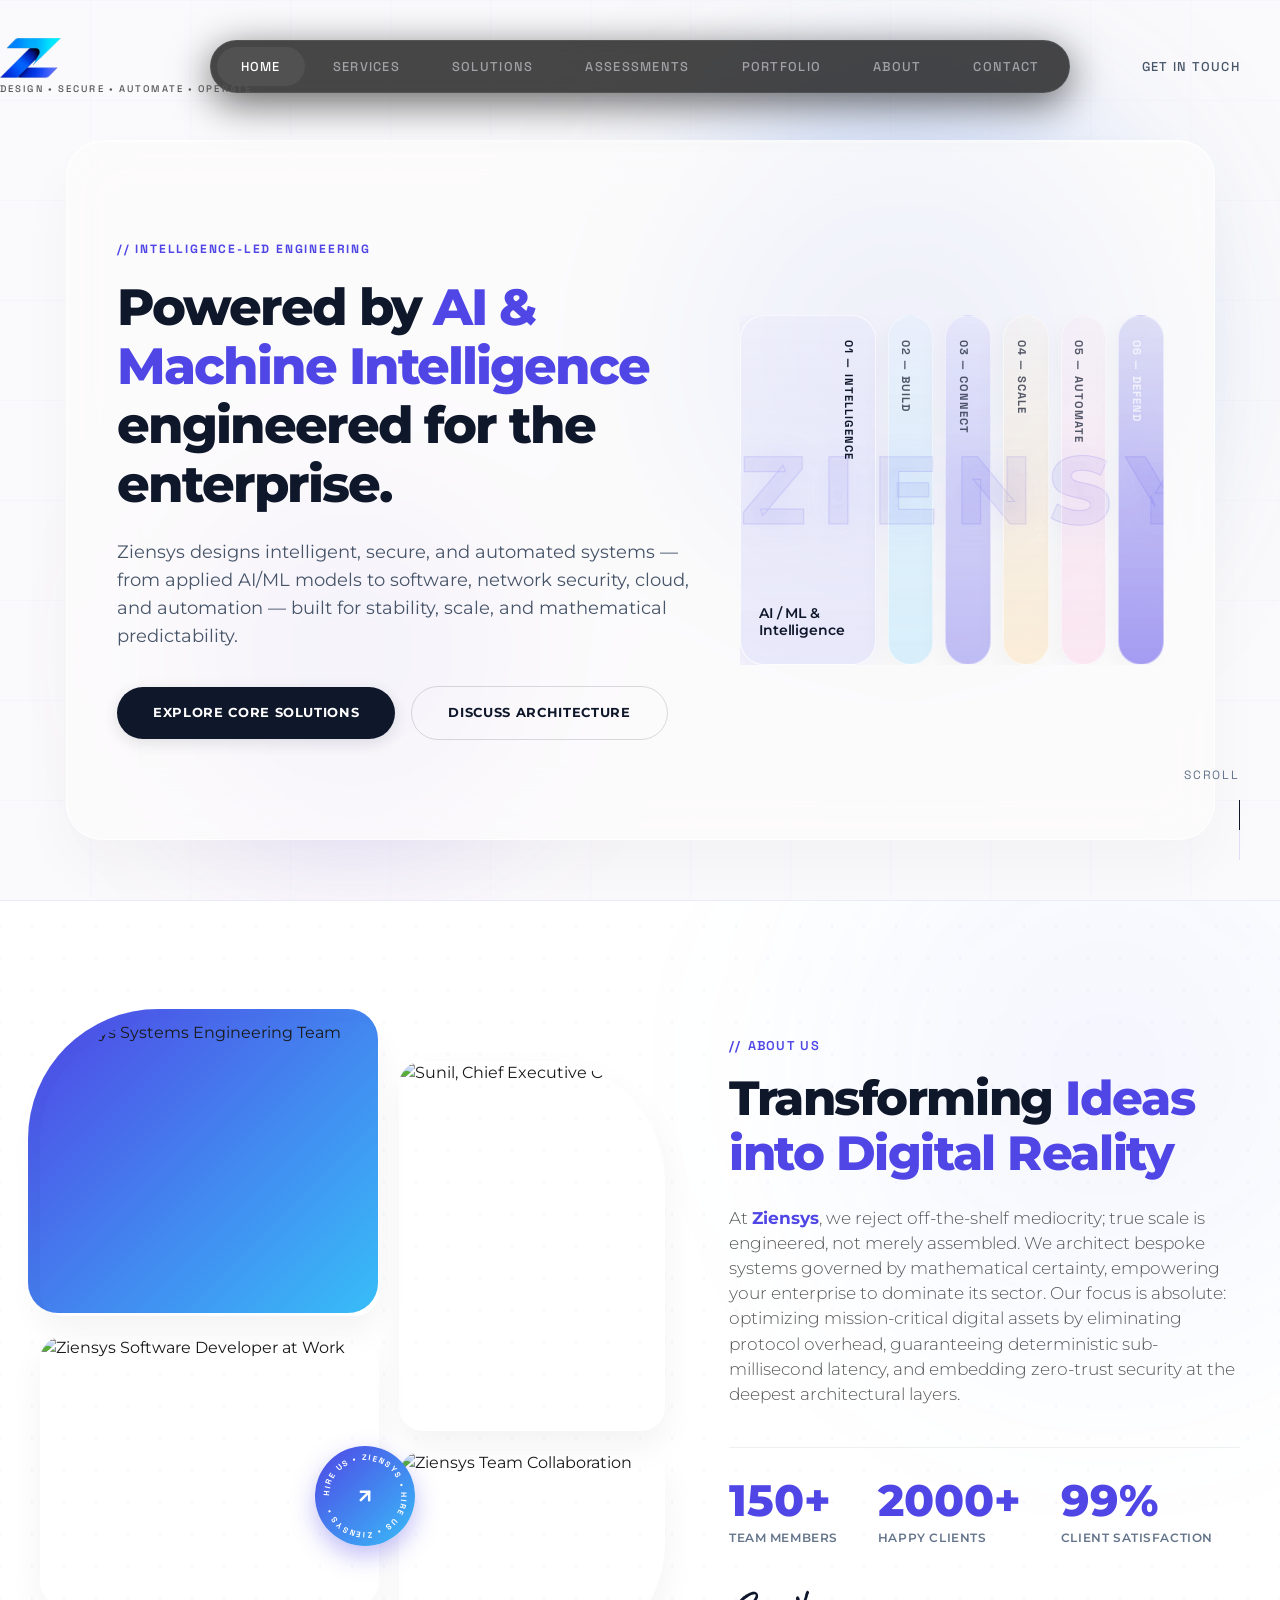
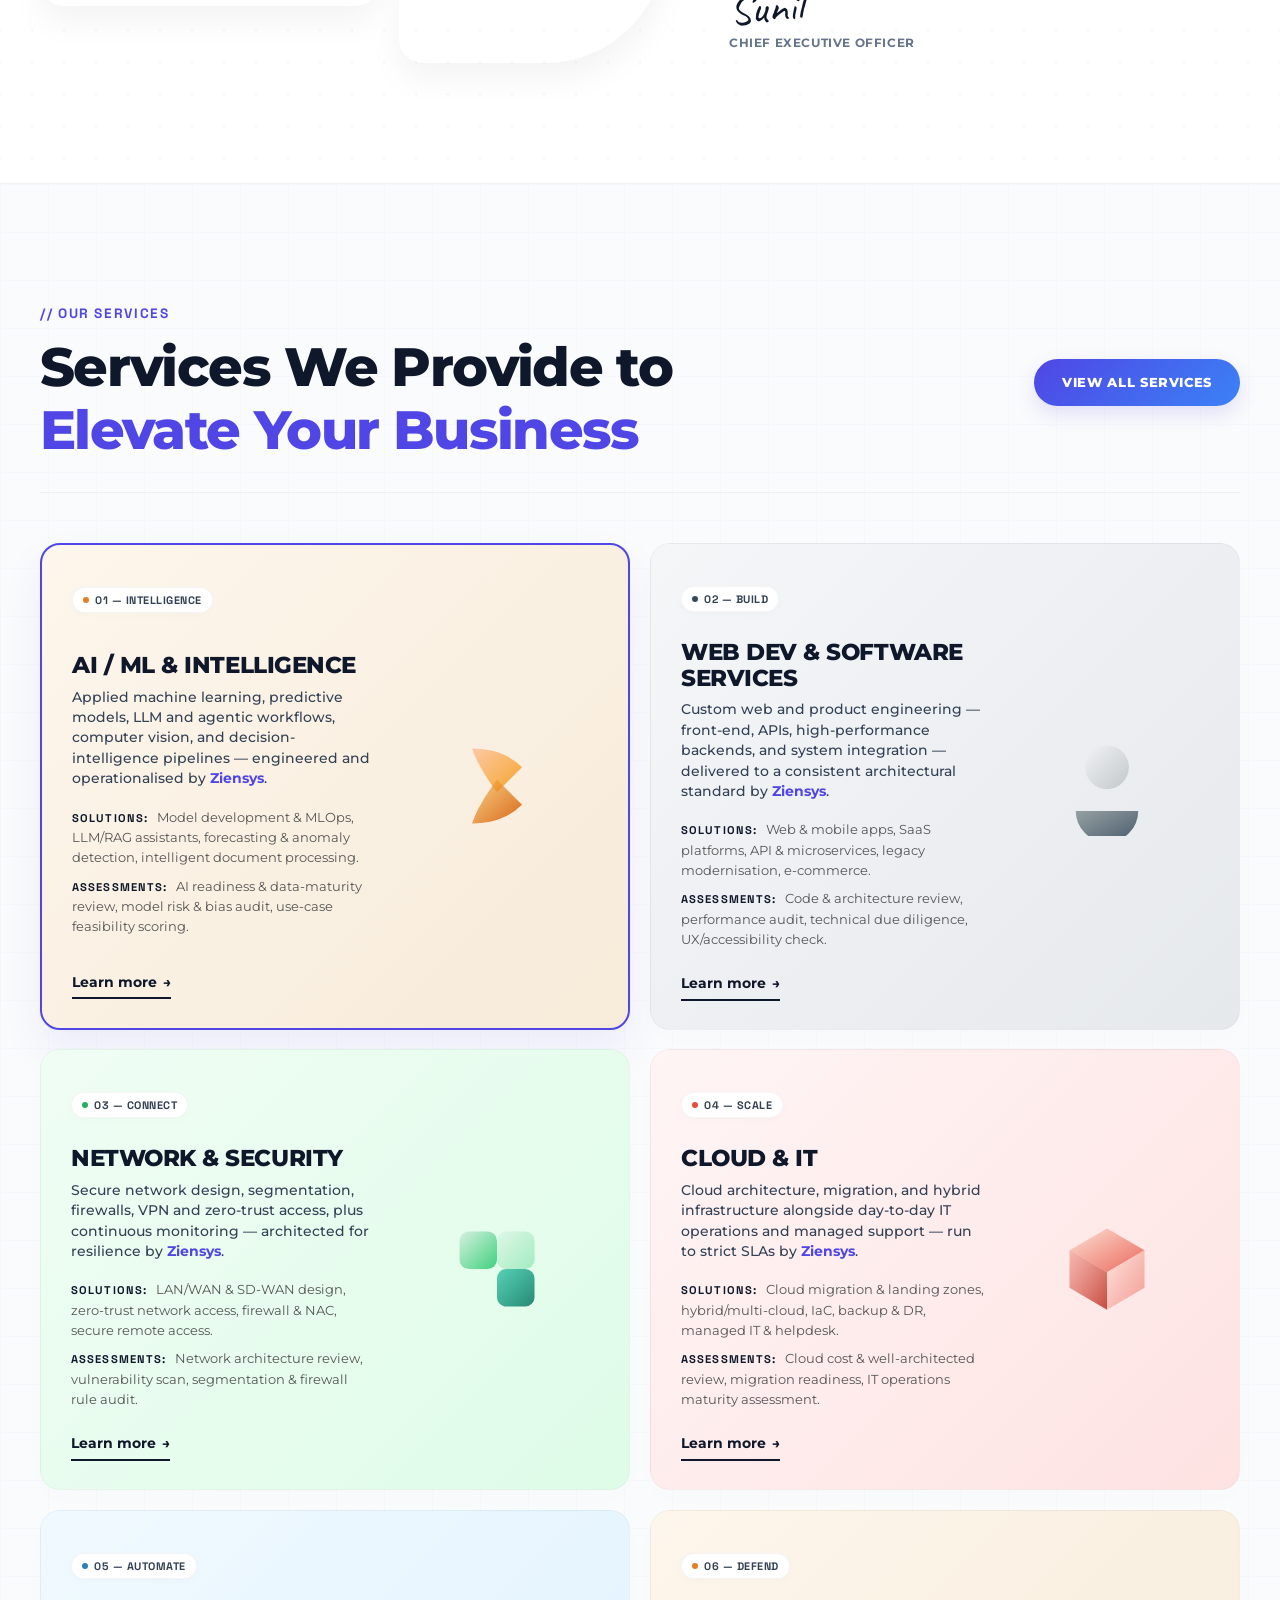
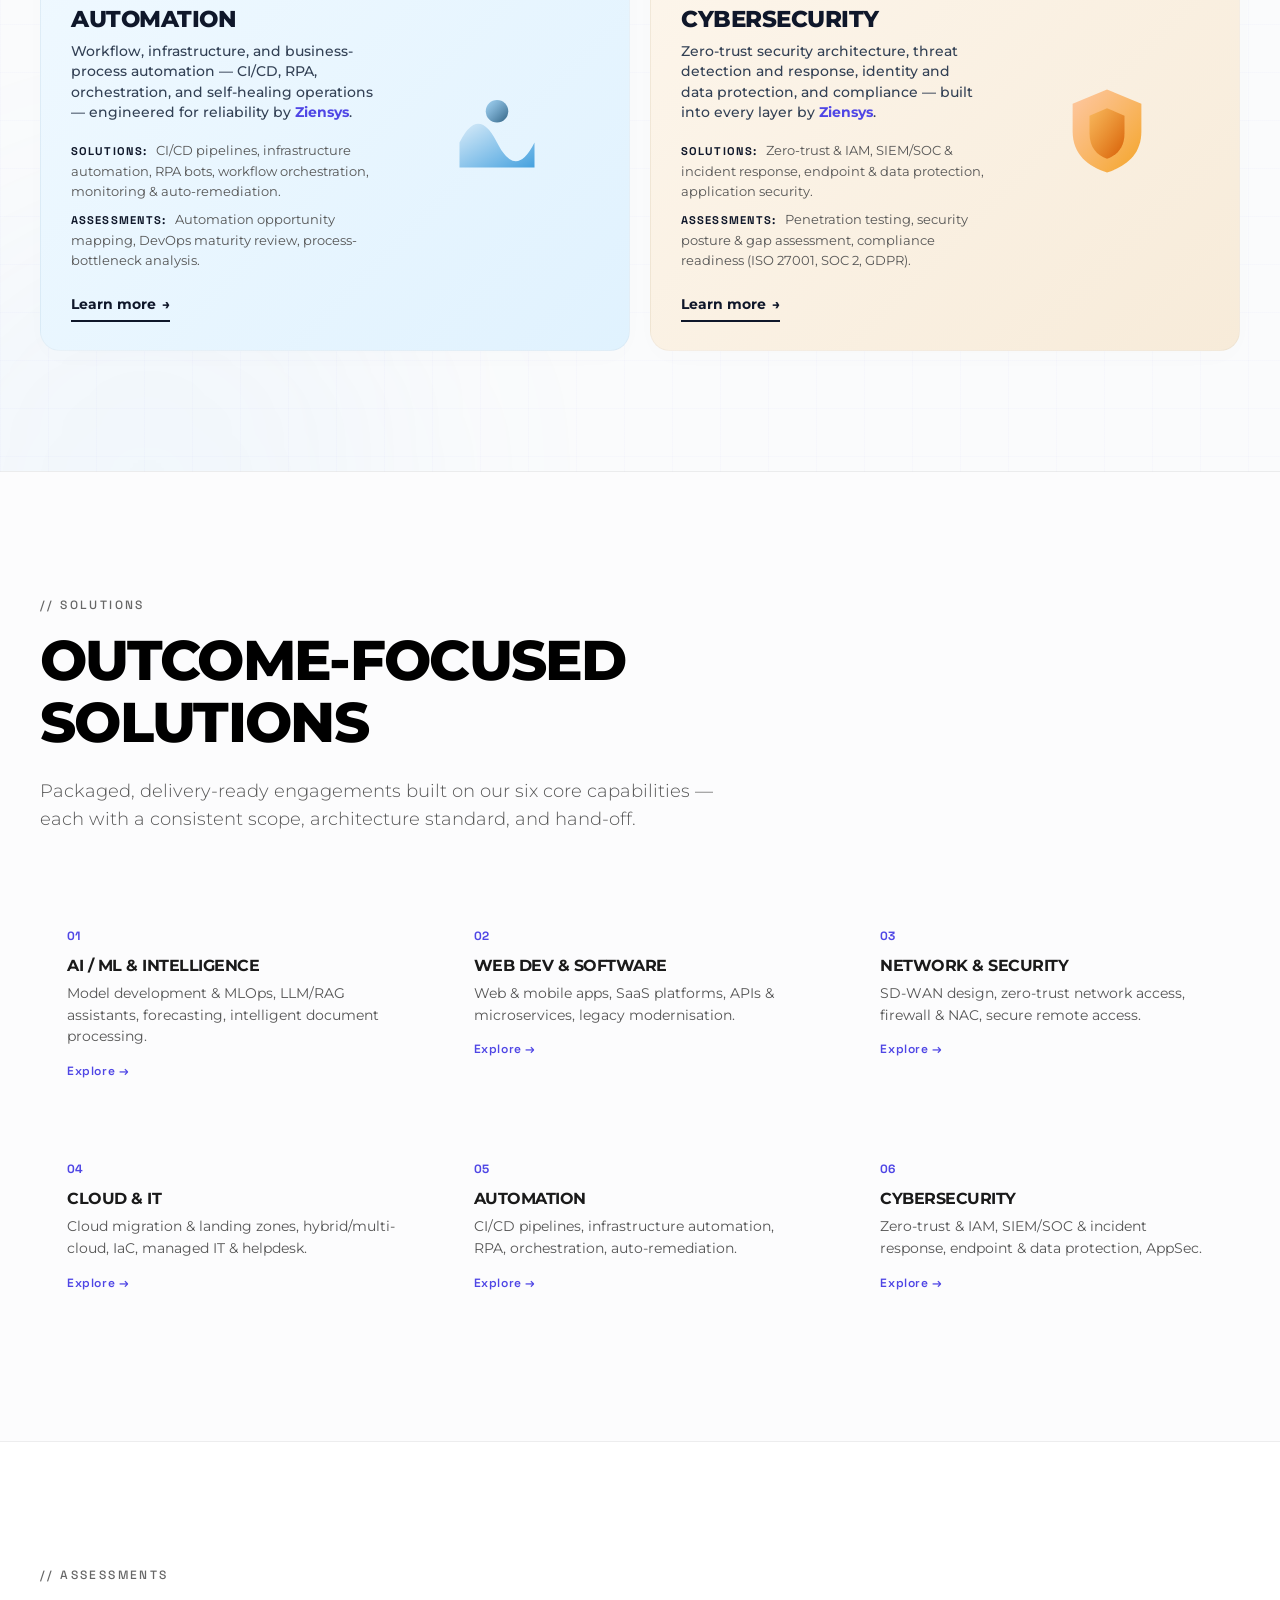
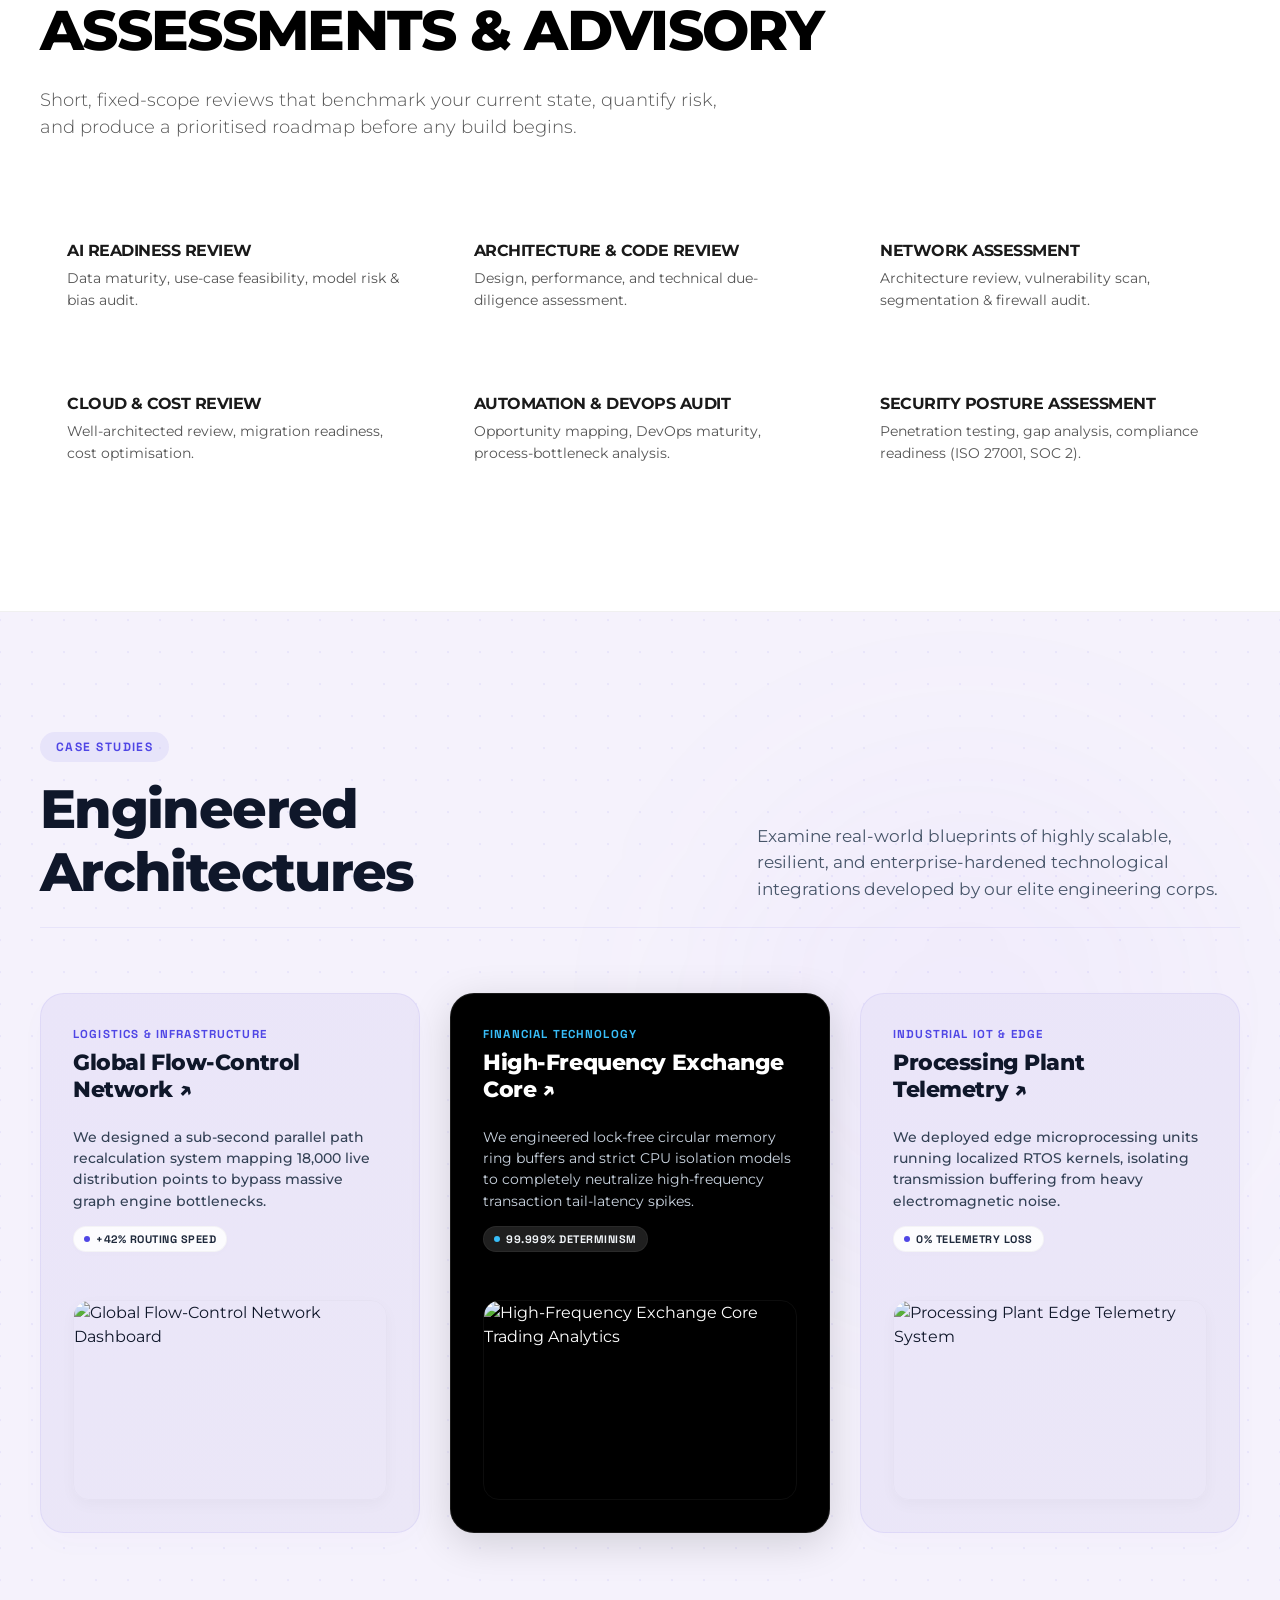
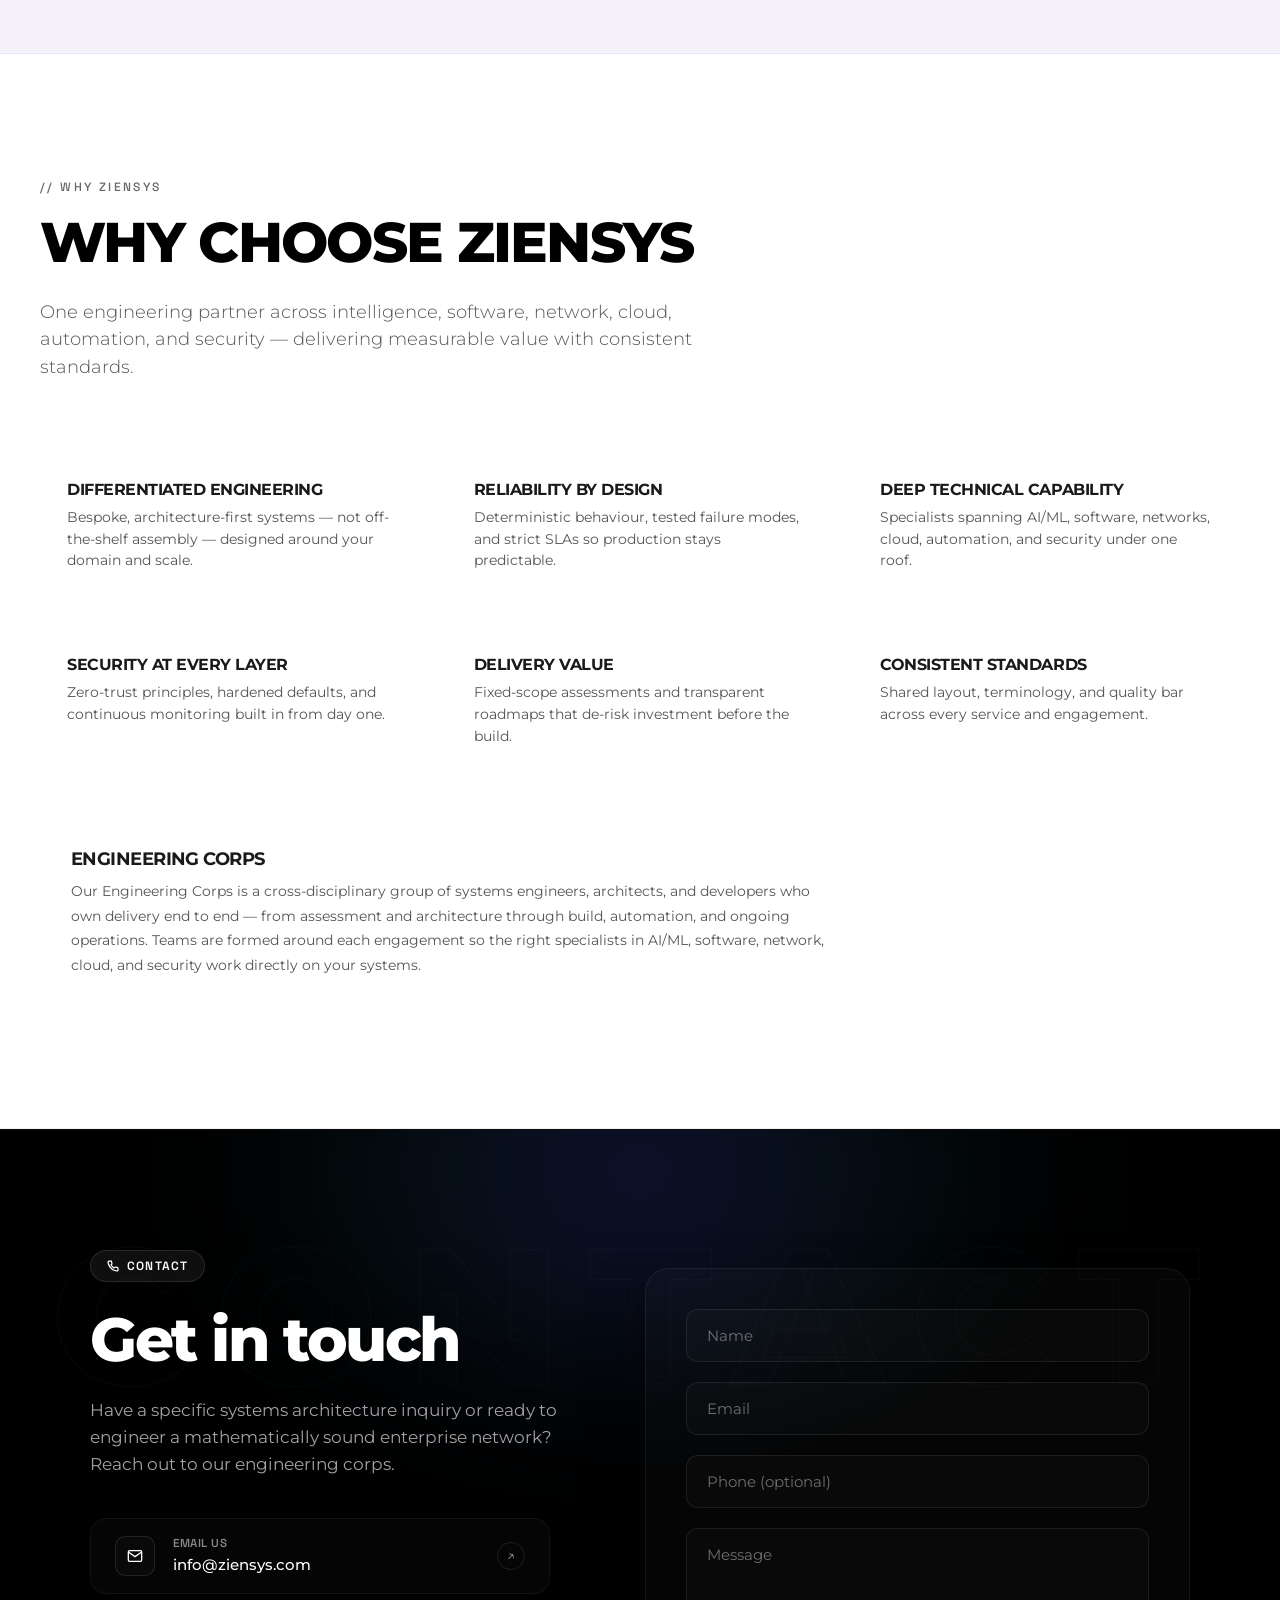
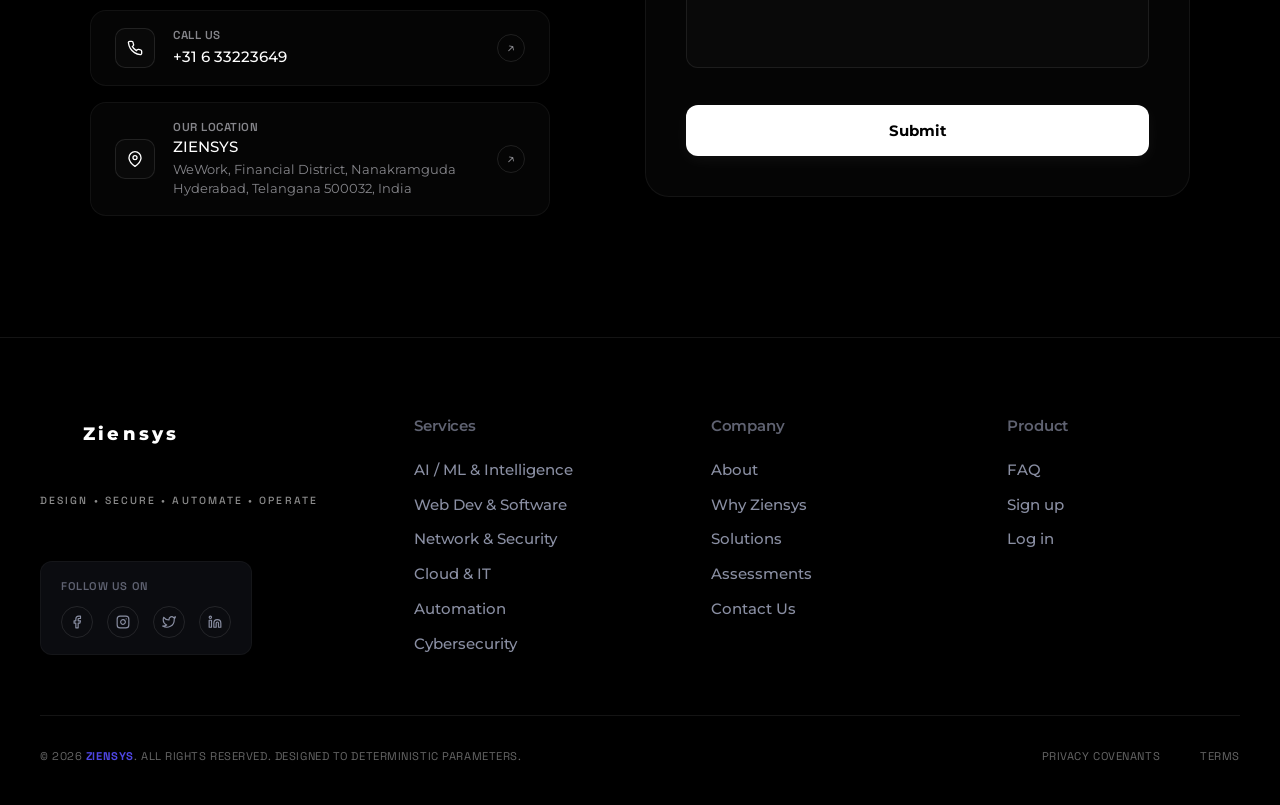
==== commit 74121189: "Wire contact form to Apps Script endpoint (AJAX submit + status, phone field) Co-Authored-By: Claude" ====
--- a/index.html
+++ b/index.html
@@ -811,15 +811,11 @@
 
           <!-- Right Column: Glassmorphic Dark Form Console -->
           <div class="contact-premium-right">
-            <form class="contact-glass-form" id="ziensys-contact-form" action="https://formsubmit.co/info@ziensys.com" method="POST">
+            <form class="contact-glass-form" id="ziensys-contact-form"
+                  action="https://script.google.com/macros/s/AKfycbx2YrbNBusUkc8rtpz-xJtq7Foch0F5OcaGkGlfclXpMvLoPFSzIwDHSZb8Cbbb_j5Upw/exec"
+                  method="POST">
               <!-- Honeypot field to prevent spam -->
-              <input type="text" name="_honey" style="display:none">
-              <!-- Disable FormSubmit captcha for a seamless experience -->
-              <input type="hidden" name="_captcha" value="false">
-              <!-- Set email subject -->
-              <input type="hidden" name="_subject" value="New Website Contact Form Submission!">
-              <!-- Auto-response to the sender -->
-              <input type="hidden" name="_autoresponse" value="Thank you for contacting ZIENSYS. We have received your transmission and our engineering corps will be in touch shortly.">
+              <input type="text" name="_honey" style="display:none" tabindex="-1" autocomplete="off">
 
               <div class="form-input-group">
                 <input type="text" name="name" id="contact-name" class="contact-glass-control" placeholder="Name" required>
@@ -828,9 +824,13 @@
                 <input type="email" name="email" id="contact-email" class="contact-glass-control" placeholder="Email" required>
               </div>
               <div class="form-input-group">
+                <input type="tel" name="phone" id="contact-phone" class="contact-glass-control" placeholder="Phone (optional)">
+              </div>
+              <div class="form-input-group">
                 <textarea name="message" id="contact-message" class="contact-glass-control" placeholder="Message" required></textarea>
               </div>
               <button type="submit" class="contact-glass-submit">Submit</button>
+              <p class="contact-form-status" id="contact-form-status" role="status" aria-live="polite" hidden></p>
             </form>
           </div>
         </div>
@@ -1078,6 +1078,45 @@
           card.classList.add('active-card');
         });
       });
+
+      // 8. Contact form -> Google Apps Script (saves to Sheet + emails Info@ziensys.com)
+      const contactForm = document.getElementById("ziensys-contact-form");
+      if (contactForm) {
+        const submitBtn = contactForm.querySelector(".contact-glass-submit");
+        const statusEl = document.getElementById("contact-form-status");
+        const defaultLabel = submitBtn ? submitBtn.textContent : "Submit";
+
+        const setStatus = (msg, ok) => {
+          if (!statusEl) return;
+          statusEl.textContent = msg;
+          statusEl.hidden = false;
+          statusEl.classList.toggle("is-error", ok === false);
+          statusEl.classList.toggle("is-ok", ok === true);
+        };
+
+        contactForm.addEventListener("submit", async (ev) => {
+          ev.preventDefault();
+          if (contactForm._honey && contactForm._honey.value) return; // bot
+          if (submitBtn) { submitBtn.disabled = true; submitBtn.textContent = "Sending…"; }
+
+          try {
+            await fetch(contactForm.action, {
+              method: "POST",
+              body: new FormData(contactForm)
+            });
+            contactForm.reset();
+            setStatus("Thanks — your message has been sent. Our team will be in touch shortly.", true);
+            if (submitBtn) submitBtn.textContent = "Message sent ✓";
+          } catch (err) {
+            setStatus("Something went wrong sending your message. Please email info@ziensys.com directly.", false);
+            if (submitBtn) submitBtn.textContent = "Try again";
+          } finally {
+            setTimeout(() => {
+              if (submitBtn) { submitBtn.disabled = false; submitBtn.textContent = defaultLabel; }
+            }, 5000);
+          }
+        });
+      }
     });
   </script>
 </body>
--- a/style.css
+++ b/style.css
@@ -1557,13 +1557,24 @@
         --space-xxl: 80px;
       }
       .container { padding: 0 var(--space-md); }
+      .nav-container { min-height: 54px; }
       .hamburger {
         display: flex;
         position: absolute;
         right: var(--space-md);
         top: 50%;
         transform: translateY(-50%);
-      }
+        width: 18px;
+        height: 12px;
+        padding: 9px;
+        box-sizing: content-box;
+        background: #0f172a;
+        border-radius: 9px;
+      }
+      .hamburger span { background-color: #ffffff; height: 2px; border-radius: 2px; }
+      .hamburger.active span:nth-child(1) { transform: translateY(5px) rotate(45deg); }
+      .hamburger.active span:nth-child(3) { transform: translateY(-5px) rotate(-45deg); }
+      .nav-capsule { background: transparent; border-color: transparent; box-shadow: none; }
       .nav-menu { display: none; }
       .nav-contact-link { display: none !important; }
       .vision-grid, .contact-grid { grid-template-columns: 1fr; }
@@ -2325,8 +2336,8 @@
       justify-content: center;
       z-index: 20;
       box-shadow: 0 10px 25px rgba(79, 70, 229, 0.35);
-      top: 50%;
-      left: 56%;
+      top: 74%;
+      left: 52%;
       transform: translate(-50%, -50%);
       transition: transform 0.4s cubic-bezier(0.16, 1, 0.3, 1), box-shadow 0.3s ease;
       cursor: pointer;
@@ -2973,8 +2984,11 @@
 
     @media (max-width: 768px) {
       .hero {
-        padding: 96px 0 40px 0;
-      }
+        padding: 104px 0 40px 0;
+      }
+      .top-brand-bar { padding: 14px 0; }
+      .navbar { padding: 14px 0; }
+      .navbar.scrolled { padding: 10px 0; }
       .hero-glass-dashboard {
         padding: 30px 22px;
         border-radius: 24px;
@@ -3004,14 +3018,12 @@
         gap: 10px;
       }
       .hero-pill-btn {
-        flex: 1 1 0;
+        flex: 0 1 auto;
         min-width: 0;
-        padding: 13px 10px;
-        font-size: 0.66rem;
+        padding: 12px 14px;
+        font-size: 0.6rem;
         letter-spacing: 0.02em;
         text-align: center;
-        overflow: hidden;
-        text-overflow: ellipsis;
         white-space: nowrap;
       }
 
@@ -3072,8 +3084,8 @@
         padding: 26px 14px;
       }
       .hero-pill-btn {
-        padding: 12px 12px;
-        font-size: 0.6rem;
+        padding: 11px 10px;
+        font-size: 0.55rem;
       }
       .hero-pill-btn-group {
         gap: 8px;
@@ -3589,6 +3601,15 @@
 
     /* ================= Website revision components ================= */
 
+    /* Contact form status message */
+    .contact-form-status {
+      margin: 14px 0 0;
+      font-size: 0.85rem;
+      line-height: 1.5;
+    }
+    .contact-form-status.is-ok { color: #16a34a; }
+    .contact-form-status.is-error { color: #dc2626; }
+
     /* Service card Solutions / Assessments sub-block */
     .service-sub-block {
       margin-top: 18px;
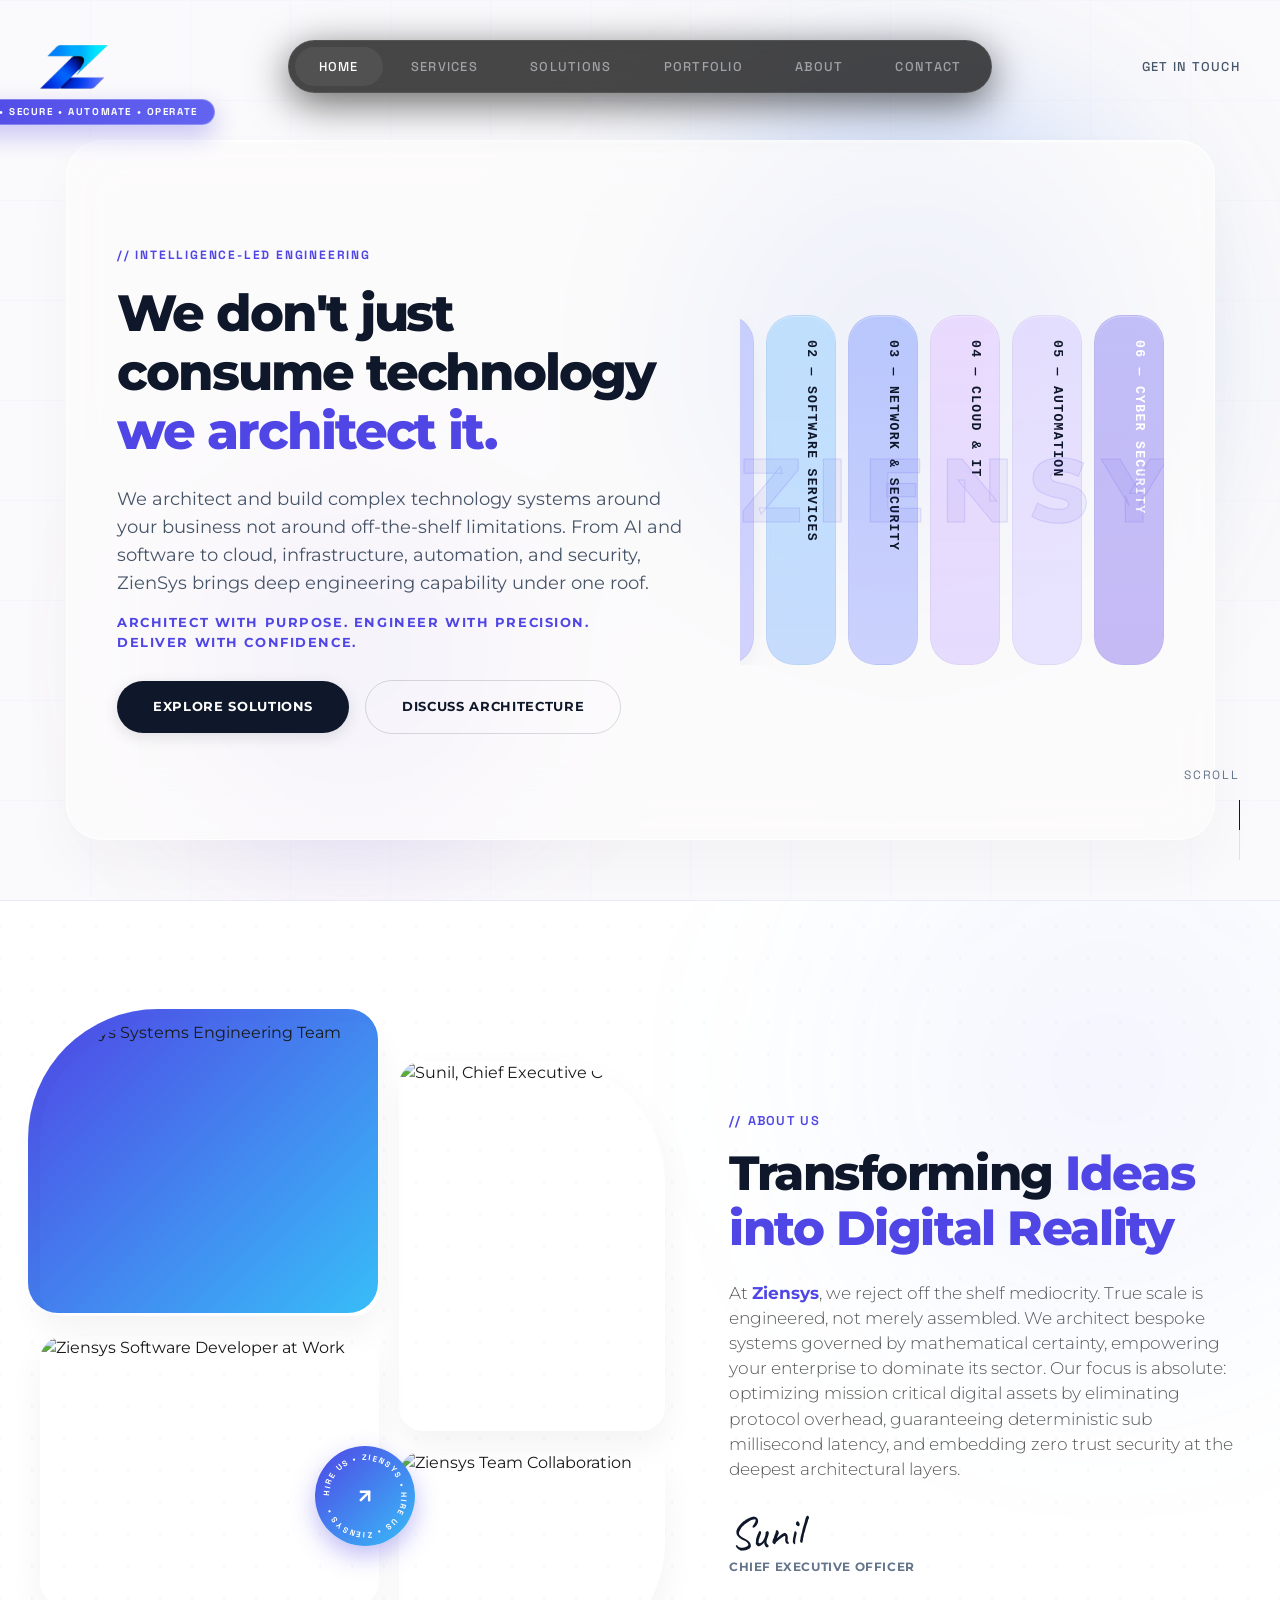
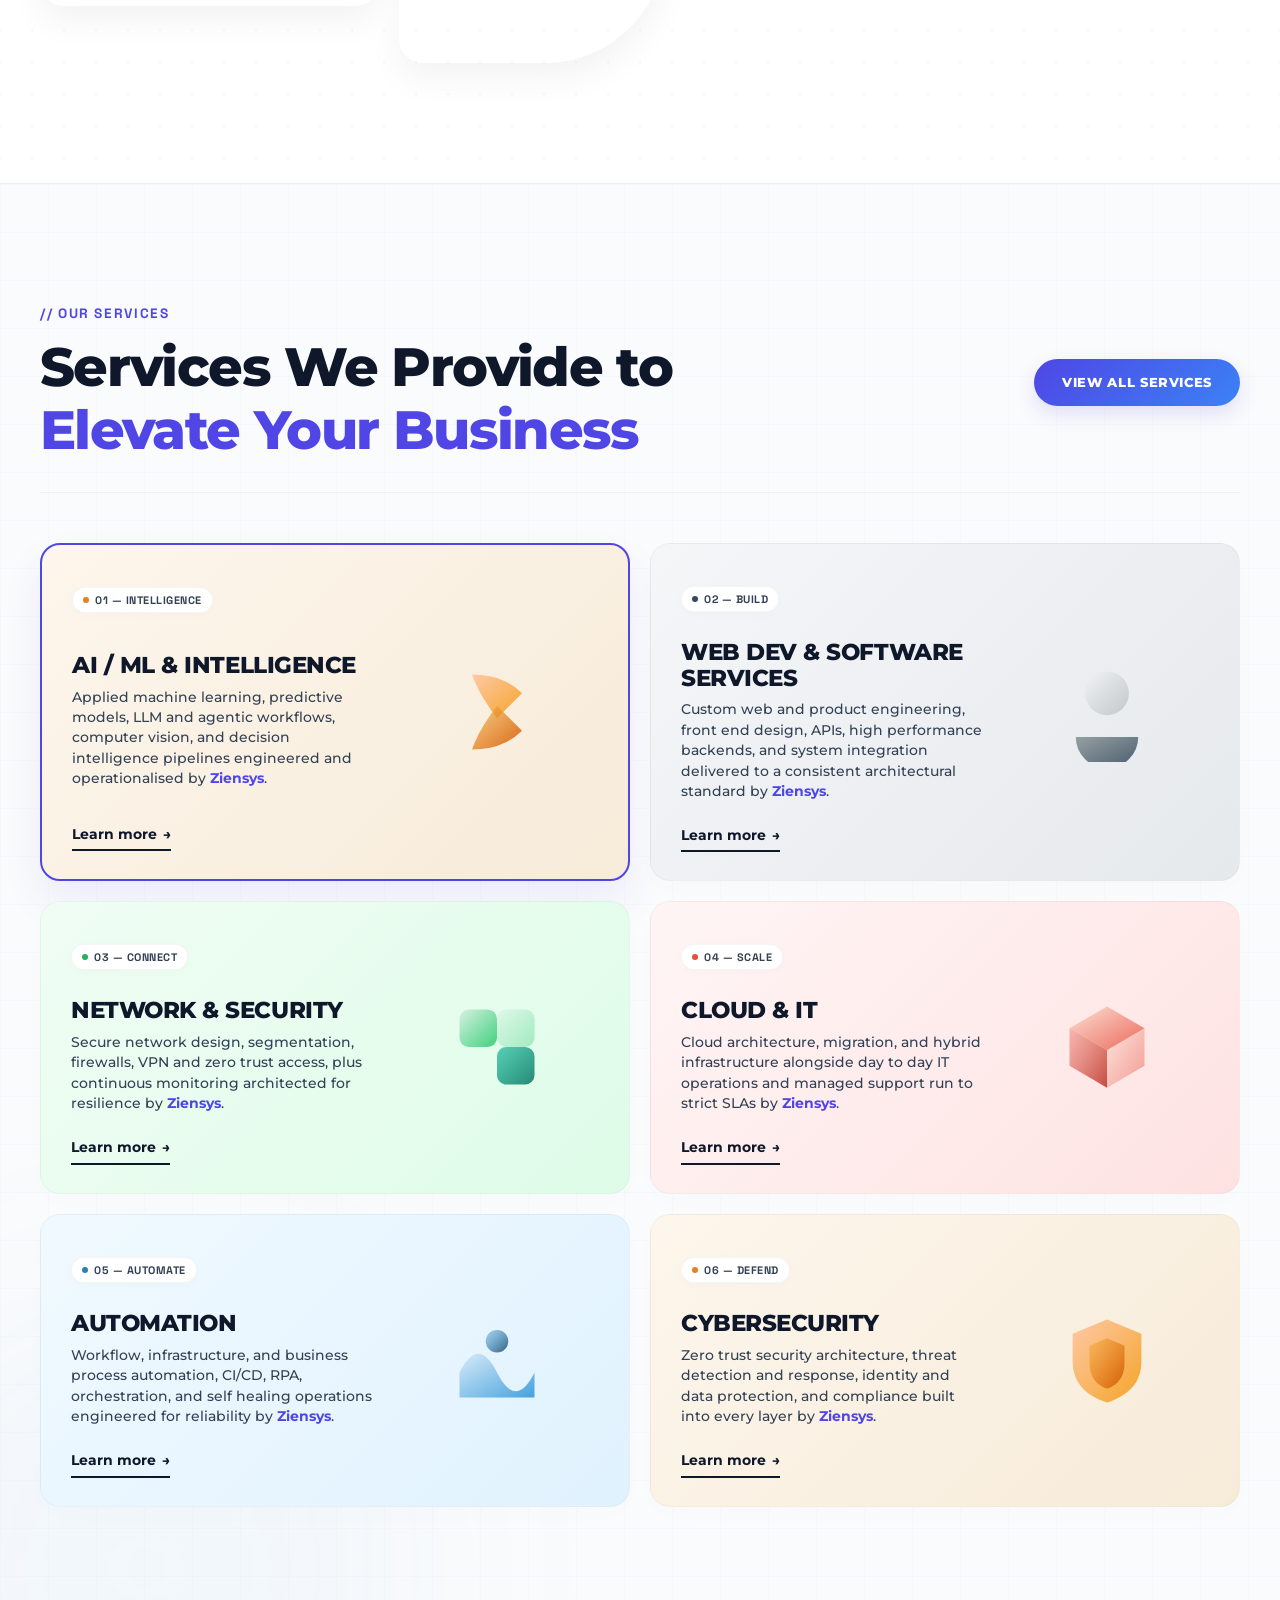
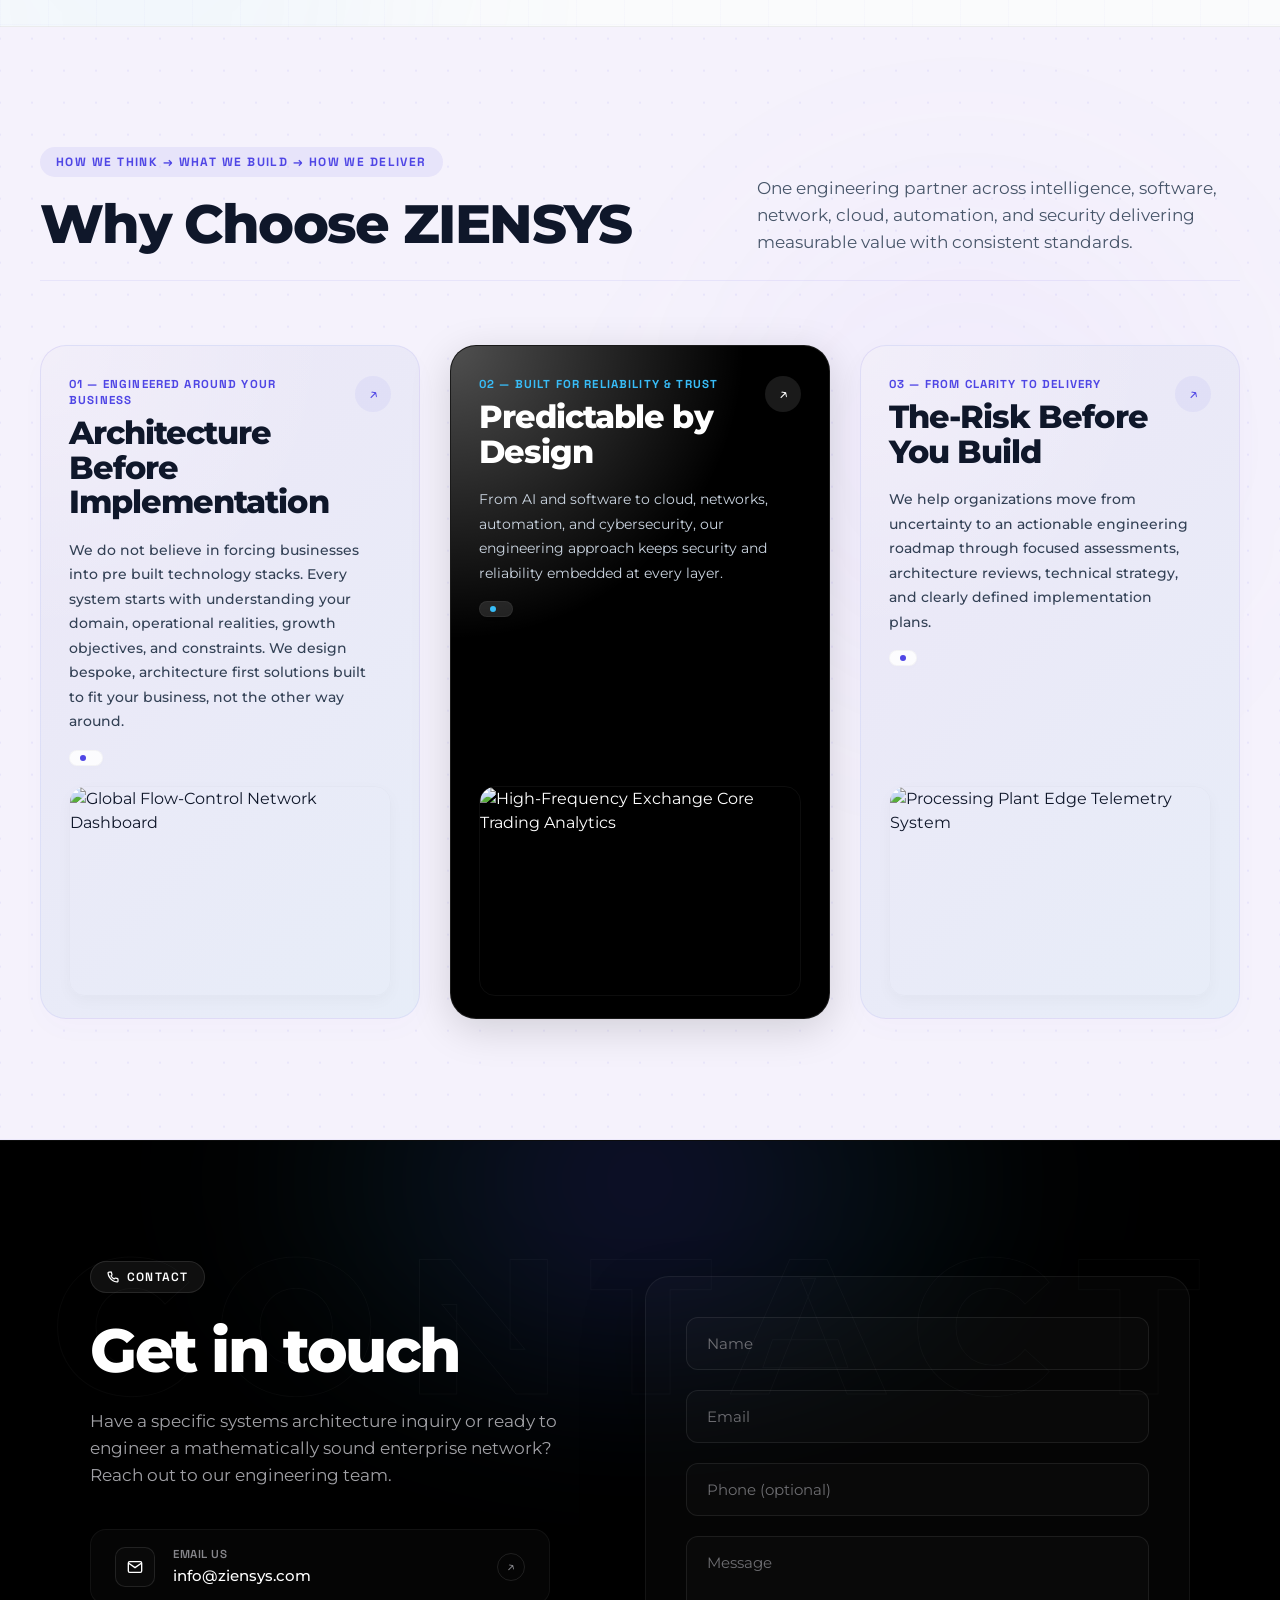
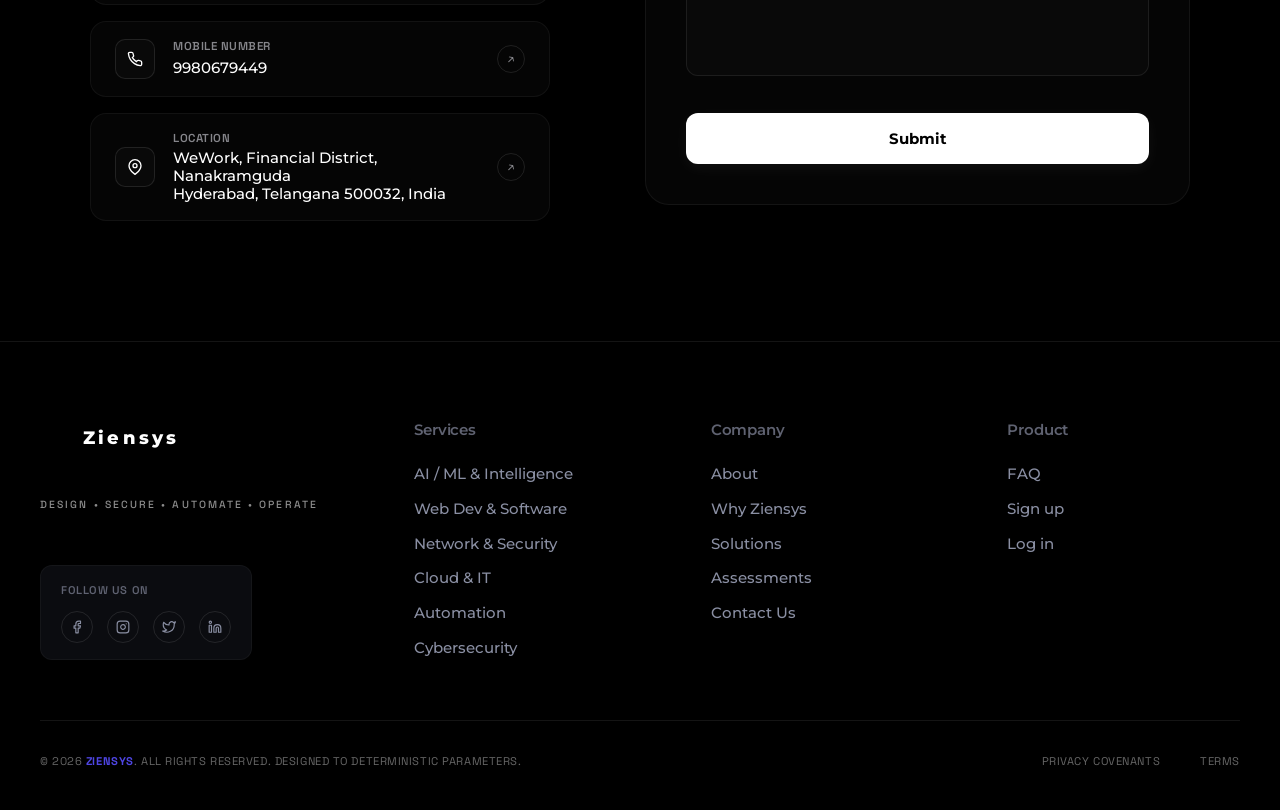
==== commit e17190e2: "Update hero copy and final site polish" ====
--- a/index.html
+++ b/index.html
@@ -18,7 +18,7 @@
   <link rel="preconnect" href="https://fonts.gstatic.com" crossorigin>
   <link href="https://fonts.googleapis.com/css2?family=Caveat:wght@600&family=Montserrat:wght@300;400;500;700;800&family=Space+Grotesk:wght@400;500;600&display=swap" rel="stylesheet">
 
-  <link rel="stylesheet" href="style.css">
+  <link rel="stylesheet" href="style.css?v=solutions-menu-2">
 </head>
 <body>
   <!-- Luxury Cursor System -->
@@ -30,12 +30,10 @@
   <!-- Top Absolute Header for Logo and Contact button (Scrolls away) -->
   <div class="top-brand-bar">
     <div class="container top-brand-container">
-      <div class="brand-lockup">
-        <a href="#hero" class="brand-logo" aria-label="Ziensys Home">
-          <img src="ziensys-logo.png" alt="ZIENSYS" class="brand-logo-img">
-        </a>
+      <a href="#hero" class="brand-lockup" aria-label="Ziensys Home">
+        <img src="ziensys-logo.png" alt="" class="brand-logo-img">
         <span class="brand-tagline">Design &bull; Secure &bull; Automate &bull; Operate</span>
-      </div>
+      </a>
       <a href="#contact" class="nav-contact-link">Get in touch</a>
     </div>
   </div>
@@ -125,8 +123,43 @@
               </div>
             </div>
           </li>
-          <li class="nav-item"><a href="#solutions" class="nav-link">Solutions</a></li>
-          <li class="nav-item"><a href="#assessments" class="nav-link">Assessments</a></li>
+          <li class="nav-item nav-item-dropdown" id="nav-solutions">
+            <a href="#solutions" class="nav-link" aria-haspopup="true" aria-expanded="false" data-dropdown-trigger>Solutions</a>
+            <div class="megamenu-dropdown megamenu-dropdown-pair" role="menu" aria-label="Solutions and Assessments">
+              <div class="megamenu-grid megamenu-grid-pair">
+                <section class="megamenu-list-panel" aria-labelledby="solutions-menu-title">
+                  <div class="megamenu-list-heading">
+                    <span id="solutions-menu-title">Solutions</span>
+                    <span>01</span>
+                  </div>
+                  <p class="megamenu-list-intro">Delivery-ready engagements across six capabilities.</p>
+                  <div class="megamenu-list" role="group" aria-label="Solutions">
+                    <a href="#service-ai" role="menuitem">AI / ML &amp; Intelligence <span>→</span></a>
+                    <a href="#service-software" role="menuitem">Web Dev &amp; Software <span>→</span></a>
+                    <a href="#service-network" role="menuitem">Network &amp; Security <span>→</span></a>
+                    <a href="#service-cloud" role="menuitem">Cloud &amp; IT <span>→</span></a>
+                    <a href="#service-automation" role="menuitem">Automation <span>→</span></a>
+                    <a href="#service-cybersecurity" role="menuitem">Cybersecurity <span>→</span></a>
+                  </div>
+                </section>
+                <section class="megamenu-list-panel" aria-labelledby="assessments-menu-title">
+                  <div class="megamenu-list-heading">
+                    <span id="assessments-menu-title">Assessments</span>
+                    <span>02</span>
+                  </div>
+                  <p class="megamenu-list-intro">Fixed-scope reviews and advisory roadmaps.</p>
+                  <div class="megamenu-list" role="group" aria-label="Assessments">
+                    <a href="#assessments" role="menuitem">AI Readiness Review <span>→</span></a>
+                    <a href="#assessments" role="menuitem">Architecture &amp; Code Review <span>→</span></a>
+                    <a href="#assessments" role="menuitem">Network Assessment <span>→</span></a>
+                    <a href="#assessments" role="menuitem">Cloud &amp; Cost Review <span>→</span></a>
+                    <a href="#assessments" role="menuitem">Automation &amp; DevOps Audit <span>→</span></a>
+                    <a href="#assessments" role="menuitem">Security Posture Assessment <span>→</span></a>
+                  </div>
+                </section>
+              </div>
+            </div>
+          </li>
           <li class="nav-item"><a href="#cases" class="nav-link">Portfolio</a></li>
           <li class="nav-item"><a href="#vision" class="nav-link">About</a></li>
           <li class="nav-item"><a href="#contact" class="nav-link">Contact</a></li>
@@ -144,8 +177,13 @@
   <div class="mobile-menu-overlay" id="mobile-menu">
     <a href="#hero" class="nav-link mobile-link">Home</a>
     <a href="#services" class="nav-link mobile-link">Services</a>
-    <a href="#solutions" class="nav-link mobile-link">Solutions</a>
-    <a href="#assessments" class="nav-link mobile-link">Assessments</a>
+    <div class="mobile-link-group">
+      <button type="button" class="nav-link mobile-submenu-toggle" aria-expanded="false">Solutions</button>
+      <div class="mobile-submenu">
+        <a href="#solutions" class="nav-link mobile-link">Solutions</a>
+        <a href="#assessments" class="nav-link mobile-link">Assessments</a>
+      </div>
+    </div>
     <a href="#cases" class="nav-link mobile-link">Portfolio</a>
     <a href="#vision" class="nav-link mobile-link">About</a>
     <a href="#contact" class="nav-link mobile-link">Contact</a>
@@ -167,15 +205,14 @@
           <div class="hero-dash-left">
             <span class="hero-dash-tag">// Intelligence-Led Engineering</span>
             <h1 class="hero-dash-title">
-              Powered by <span class="highlight-blue">AI &amp; Machine Intelligence</span><br>engineered for the enterprise.
+              We don't just consume technology <span class="highlight-blue">we architect it.</span>
             </h1>
             <p class="hero-dash-sub">
-              Ziensys designs intelligent, secure, and automated systems &mdash; from applied AI/ML models to
-              software, network security, cloud, and automation &mdash; built for stability, scale, and
-              mathematical predictability.
+              We architect and build complex technology systems around your business not around off-the-shelf limitations. From AI and software to cloud, infrastructure, automation, and security, ZienSys brings deep engineering capability under one roof.
             </p>
+            <p class="hero-dash-note">Architect with purpose. Engineer with precision. Deliver with confidence.</p>
             <div class="hero-pill-btn-group">
-              <a href="#services" class="hero-pill-btn hero-pill-primary">Explore Core Solutions</a>
+              <a href="#solutions" class="hero-pill-btn hero-pill-primary">Explore Solutions</a>
               <a href="#contact" class="hero-pill-btn hero-pill-secondary">Discuss Architecture</a>
             </div>
           </div>
@@ -185,42 +222,36 @@
             <div class="hero-accordion-container">
               <div class="hero-accordion-plate plate-1-bg plate-expanded">
                 <div class="plate-content">
-                  <span class="plate-tag">01 &mdash; INTELLIGENCE</span>
-                  <div class="plate-label-bottom">AI / ML &amp;<br>Intelligence</div>
+                  <span class="plate-service-label" style="font-family: 'Courier New', monospace !important; font-size: 0.82rem !important; font-weight: 700 !important; letter-spacing: 0.1em !important; text-transform: uppercase !important; writing-mode: vertical-rl !important; white-space: nowrap !important;">01 &mdash; AI/ML</span>
                 </div>
               </div>
               <div class="hero-accordion-plate plate-2-bg">
                 <div class="plate-content">
-                  <span class="plate-tag">02 &mdash; BUILD</span>
-                  <div class="plate-label-bottom">Web Dev &amp;<br>Software Services</div>
+                  <span class="plate-service-label" style="font-family: 'Courier New', monospace !important; font-size: 0.82rem !important; font-weight: 700 !important; letter-spacing: 0.1em !important; text-transform: uppercase !important; writing-mode: vertical-rl !important; white-space: nowrap !important;">02 &mdash; Software Services</span>
                 </div>
               </div>
               <div class="hero-accordion-plate plate-3-bg">
                 <div class="plate-content">
-                  <span class="plate-tag">03 &mdash; CONNECT</span>
-                  <div class="plate-label-bottom">Network &amp;<br>Security</div>
+                  <span class="plate-service-label" style="font-family: 'Courier New', monospace !important; font-size: 0.82rem !important; font-weight: 700 !important; letter-spacing: 0.1em !important; text-transform: uppercase !important; writing-mode: vertical-rl !important; white-space: nowrap !important;">03 &mdash; Network &amp; Security</span>
                 </div>
               </div>
               <div class="hero-accordion-plate plate-4-bg">
                 <div class="plate-content">
-                  <span class="plate-tag">04 &mdash; SCALE</span>
-                  <div class="plate-label-bottom">Cloud &amp; IT</div>
+                  <span class="plate-service-label" style="font-family: 'Courier New', monospace !important; font-size: 0.82rem !important; font-weight: 700 !important; letter-spacing: 0.1em !important; text-transform: uppercase !important; writing-mode: vertical-rl !important; white-space: nowrap !important;">04 &mdash; Cloud &amp; IT</span>
                 </div>
               </div>
               <div class="hero-accordion-plate plate-5-bg">
                 <div class="plate-content">
-                  <span class="plate-tag">05 &mdash; AUTOMATE</span>
-                  <div class="plate-label-bottom">Automation</div>
+                  <span class="plate-service-label" style="font-family: 'Courier New', monospace !important; font-size: 0.82rem !important; font-weight: 700 !important; letter-spacing: 0.1em !important; text-transform: uppercase !important; writing-mode: vertical-rl !important; white-space: nowrap !important;">05 &mdash; Automation</span>
                 </div>
               </div>
               <div class="hero-accordion-plate plate-6-bg">
                 <div class="plate-content">
-                  <span class="plate-tag">06 &mdash; DEFEND</span>
-                  <div class="plate-label-bottom">Cybersecurity</div>
-                </div>
-              </div>
-            </div>
-            <div class="hero-accordion-overlay-text">ZIENSYS</div>
+                  <span class="plate-service-label" style="font-family: 'Courier New', monospace !important; font-size: 0.82rem !important; font-weight: 700 !important; letter-spacing: 0.1em !important; text-transform: uppercase !important; writing-mode: vertical-rl !important; white-space: nowrap !important;">06 &mdash; Cyber Security</span>
+                </div>
+              </div>
+            </div>
+            <div class="hero-accordion-overlay-text" aria-hidden="true">ZIENSYS</div>
           </div>
         </div>
       </div>
@@ -294,23 +325,8 @@
             </span>
             <h2 class="about-title">Transforming <span class="highlight-blue">Ideas into Digital Reality</span></h2>
             <p class="vision-body" style="border: none; padding: 0; margin-top: 10px;">
-              At <span class="highlight-ziensys">Ziensys</span>, we reject off-the-shelf mediocrity; true scale is engineered, not merely assembled. We architect bespoke systems governed by mathematical certainty, empowering your enterprise to dominate its sector. Our focus is absolute: optimizing mission-critical digital assets by eliminating protocol overhead, guaranteeing deterministic sub-millisecond latency, and embedding zero-trust security at the deepest architectural layers.
+              At <span class="highlight-ziensys">Ziensys</span>, we reject off the shelf mediocrity. True scale is engineered, not merely assembled. We architect bespoke systems governed by mathematical certainty, empowering your enterprise to dominate its sector. Our focus is absolute: optimizing mission critical digital assets by eliminating protocol overhead, guaranteeing deterministic sub millisecond latency, and embedding zero trust security at the deepest architectural layers.
             </p>
-            
-            <div class="about-stats-row">
-              <div class="about-stat-item">
-                <span class="about-stat-num">150+</span>
-                <span class="about-stat-label">Team Members</span>
-              </div>
-              <div class="about-stat-item">
-                <span class="about-stat-num">2000+</span>
-                <span class="about-stat-label">Happy Clients</span>
-              </div>
-              <div class="about-stat-item">
-                <span class="about-stat-num">99%</span>
-                <span class="about-stat-label">Client Satisfaction</span>
-              </div>
-            </div>
 
             <div class="about-signature-area">
               <span class="about-signature-text">Sunil</span>
@@ -350,12 +366,8 @@
                 <h3 class="service-inspiration-title">AI / ML &amp; Intelligence</h3>
                 <p class="service-inspiration-desc">
                   Applied machine learning, predictive models, LLM and agentic workflows, computer vision, and
-                  decision-intelligence pipelines &mdash; engineered and operationalised by <span class="highlight-ziensys">Ziensys</span>.
+                  decision intelligence pipelines engineered and operationalised by <span class="highlight-ziensys">Ziensys</span>.
                 </p>
-                <div class="service-sub-block">
-                  <p><span class="service-sub-label">Solutions:</span> Model development &amp; MLOps, LLM/RAG assistants, forecasting &amp; anomaly detection, intelligent document processing.</p>
-                  <p><span class="service-sub-label">Assessments:</span> AI readiness &amp; data-maturity review, model risk &amp; bias audit, use-case feasibility scoring.</p>
-                </div>
               </div>
               <a href="#contact" class="service-inspiration-link">Learn more <span class="arrow">→</span></a>
             </div>
@@ -387,13 +399,9 @@
               <div style="margin-top: 24px; margin-bottom: 24px;">
                 <h3 class="service-inspiration-title">Web Dev &amp; Software Services</h3>
                 <p class="service-inspiration-desc">
-                  Custom web and product engineering &mdash; front-end, APIs, high-performance backends, and
-                  system integration &mdash; delivered to a consistent architectural standard by <span class="highlight-ziensys">Ziensys</span>.
+                  Custom web and product engineering, front end design, APIs, high performance backends, and
+                  system integration delivered to a consistent architectural standard by <span class="highlight-ziensys">Ziensys</span>.
                 </p>
-                <div class="service-sub-block">
-                  <p><span class="service-sub-label">Solutions:</span> Web &amp; mobile apps, SaaS platforms, API &amp; microservices, legacy modernisation, e-commerce.</p>
-                  <p><span class="service-sub-label">Assessments:</span> Code &amp; architecture review, performance audit, technical due diligence, UX/accessibility check.</p>
-                </div>
               </div>
               <a href="#contact" class="service-inspiration-link">Learn more <span class="arrow">→</span></a>
             </div>
@@ -425,13 +433,9 @@
               <div style="margin-top: 24px; margin-bottom: 24px;">
                 <h3 class="service-inspiration-title">Network &amp; Security</h3>
                 <p class="service-inspiration-desc">
-                  Secure network design, segmentation, firewalls, VPN and zero-trust access, plus continuous
-                  monitoring &mdash; architected for resilience by <span class="highlight-ziensys">Ziensys</span>.
+                  Secure network design, segmentation, firewalls, VPN and zero trust access, plus continuous
+                  monitoring architected for resilience by <span class="highlight-ziensys">Ziensys</span>.
                 </p>
-                <div class="service-sub-block">
-                  <p><span class="service-sub-label">Solutions:</span> LAN/WAN &amp; SD-WAN design, zero-trust network access, firewall &amp; NAC, secure remote access.</p>
-                  <p><span class="service-sub-label">Assessments:</span> Network architecture review, vulnerability scan, segmentation &amp; firewall rule audit.</p>
-                </div>
               </div>
               <a href="#contact" class="service-inspiration-link">Learn more <span class="arrow">→</span></a>
             </div>
@@ -464,13 +468,9 @@
               <div style="margin-top: 24px; margin-bottom: 24px;">
                 <h3 class="service-inspiration-title">Cloud &amp; IT</h3>
                 <p class="service-inspiration-desc">
-                  Cloud architecture, migration, and hybrid infrastructure alongside day-to-day IT operations
-                  and managed support &mdash; run to strict SLAs by <span class="highlight-ziensys">Ziensys</span>.
+                  Cloud architecture, migration, and hybrid infrastructure alongside day to day IT operations
+                  and managed support run to strict SLAs by <span class="highlight-ziensys">Ziensys</span>.
                 </p>
-                <div class="service-sub-block">
-                  <p><span class="service-sub-label">Solutions:</span> Cloud migration &amp; landing zones, hybrid/multi-cloud, IaC, backup &amp; DR, managed IT &amp; helpdesk.</p>
-                  <p><span class="service-sub-label">Assessments:</span> Cloud cost &amp; well-architected review, migration readiness, IT operations maturity assessment.</p>
-                </div>
               </div>
               <a href="#contact" class="service-inspiration-link">Learn more <span class="arrow">→</span></a>
             </div>
@@ -503,13 +503,9 @@
               <div style="margin-top: 24px; margin-bottom: 24px;">
                 <h3 class="service-inspiration-title">Automation</h3>
                 <p class="service-inspiration-desc">
-                  Workflow, infrastructure, and business-process automation &mdash; CI/CD, RPA, orchestration,
-                  and self-healing operations &mdash; engineered for reliability by <span class="highlight-ziensys">Ziensys</span>.
+                  Workflow, infrastructure, and business process automation, CI/CD, RPA, orchestration,
+                  and self healing operations engineered for reliability by <span class="highlight-ziensys">Ziensys</span>.
                 </p>
-                <div class="service-sub-block">
-                  <p><span class="service-sub-label">Solutions:</span> CI/CD pipelines, infrastructure automation, RPA bots, workflow orchestration, monitoring &amp; auto-remediation.</p>
-                  <p><span class="service-sub-label">Assessments:</span> Automation opportunity mapping, DevOps maturity review, process-bottleneck analysis.</p>
-                </div>
               </div>
               <a href="#contact" class="service-inspiration-link">Learn more <span class="arrow">→</span></a>
             </div>
@@ -541,13 +537,9 @@
               <div style="margin-top: 24px; margin-bottom: 24px;">
                 <h3 class="service-inspiration-title">Cybersecurity</h3>
                 <p class="service-inspiration-desc">
-                  Zero-trust security architecture, threat detection and response, identity and data protection,
-                  and compliance &mdash; built into every layer by <span class="highlight-ziensys">Ziensys</span>.
+                  Zero trust security architecture, threat detection and response, identity and data protection,
+                  and compliance built into every layer by <span class="highlight-ziensys">Ziensys</span>.
                 </p>
-                <div class="service-sub-block">
-                  <p><span class="service-sub-label">Solutions:</span> Zero-trust &amp; IAM, SIEM/SOC &amp; incident response, endpoint &amp; data protection, application security.</p>
-                  <p><span class="service-sub-label">Assessments:</span> Penetration testing, security posture &amp; gap assessment, compliance readiness (ISO 27001, SOC 2, GDPR).</p>
-                </div>
               </div>
               <a href="#contact" class="service-inspiration-link">Learn more <span class="arrow">→</span></a>
             </div>
@@ -563,72 +555,37 @@
       </div>
     </section>
 
-    <!-- Solutions Overview -->
-    <section class="section-spacing solutions-section" id="solutions">
-      <div class="container">
-        <div class="section-header reveal">
-          <span class="section-tag">// Solutions</span>
-          <h2 class="section-title">Outcome-Focused Solutions</h2>
-          <p class="section-desc">Packaged, delivery-ready engagements built on our six core capabilities &mdash; each with a consistent scope, architecture standard, and hand-off.</p>
-        </div>
-        <div class="solutions-grid reveal">
-          <div class="solutions-item"><span class="solutions-num">01</span><h3>AI / ML &amp; Intelligence</h3><p>Model development &amp; MLOps, LLM/RAG assistants, forecasting, intelligent document processing.</p><a href="#service-ai">Explore →</a></div>
-          <div class="solutions-item"><span class="solutions-num">02</span><h3>Web Dev &amp; Software</h3><p>Web &amp; mobile apps, SaaS platforms, APIs &amp; microservices, legacy modernisation.</p><a href="#service-software">Explore →</a></div>
-          <div class="solutions-item"><span class="solutions-num">03</span><h3>Network &amp; Security</h3><p>SD-WAN design, zero-trust network access, firewall &amp; NAC, secure remote access.</p><a href="#service-network">Explore →</a></div>
-          <div class="solutions-item"><span class="solutions-num">04</span><h3>Cloud &amp; IT</h3><p>Cloud migration &amp; landing zones, hybrid/multi-cloud, IaC, managed IT &amp; helpdesk.</p><a href="#service-cloud">Explore →</a></div>
-          <div class="solutions-item"><span class="solutions-num">05</span><h3>Automation</h3><p>CI/CD pipelines, infrastructure automation, RPA, orchestration, auto-remediation.</p><a href="#service-automation">Explore →</a></div>
-          <div class="solutions-item"><span class="solutions-num">06</span><h3>Cybersecurity</h3><p>Zero-trust &amp; IAM, SIEM/SOC &amp; incident response, endpoint &amp; data protection, AppSec.</p><a href="#service-cybersecurity">Explore →</a></div>
-        </div>
-      </div>
-    </section>
-
-    <!-- Assessments Overview -->
-    <section class="section-spacing assessments-section" id="assessments">
-      <div class="container">
-        <div class="section-header reveal">
-          <span class="section-tag">// Assessments</span>
-          <h2 class="section-title">Assessments &amp; Advisory</h2>
-          <p class="section-desc">Short, fixed-scope reviews that benchmark your current state, quantify risk, and produce a prioritised roadmap before any build begins.</p>
-        </div>
-        <div class="assessments-grid reveal">
-          <div class="assessments-item"><h3>AI Readiness Review</h3><p>Data maturity, use-case feasibility, model risk &amp; bias audit.</p></div>
-          <div class="assessments-item"><h3>Architecture &amp; Code Review</h3><p>Design, performance, and technical due-diligence assessment.</p></div>
-          <div class="assessments-item"><h3>Network Assessment</h3><p>Architecture review, vulnerability scan, segmentation &amp; firewall audit.</p></div>
-          <div class="assessments-item"><h3>Cloud &amp; Cost Review</h3><p>Well-architected review, migration readiness, cost optimisation.</p></div>
-          <div class="assessments-item"><h3>Automation &amp; DevOps Audit</h3><p>Opportunity mapping, DevOps maturity, process-bottleneck analysis.</p></div>
-          <div class="assessments-item"><h3>Security Posture Assessment</h3><p>Penetration testing, gap analysis, compliance readiness (ISO 27001, SOC 2).</p></div>
-        </div>
-      </div>
-    </section>
-
     <section class="section-spacing cases-section" id="cases">
       <div class="container">
         <div class="cases-header-grid reveal">
           <div>
-            <span class="cases-capsule-tag">Case Studies</span>
-            <h2 class="cases-title">Engineered Architectures</h2>
+            <span class="cases-capsule-tag">How we think → What we build → How we deliver</span>
+            <h2 class="cases-title">Why Choose ZIENSYS</h2>
           </div>
           <div>
-            <p class="cases-desc">Examine real-world blueprints of highly scalable, resilient, and enterprise-hardened technological integrations developed by our elite engineering corps.</p>
+            <p class="cases-desc">One engineering partner across intelligence, software, network, cloud, automation, and security delivering measurable value with consistent standards.</p>
           </div>
         </div>
 
         <div class="cases-grid perspective-context">
-          <!-- Card 1: Logistics & Infrastructure (Lilac Theme) -->
+          <!-- Card 1: 01 — ENGINEERED AROUND YOUR BUSINESS (Lilac Theme) -->
           <div class="cases-premium-card case-card card-theme-lilac reveal">
             <div class="cases-card-header">
               <div class="cases-card-title-group">
-                <div class="cases-card-meta">Logistics & Infrastructure</div>
-                <h3 class="cases-card-title">Global Flow-Control Network <span class="cases-card-arrow">↗</span></h3>
-              </div>
+                <div class="cases-card-meta">01 — ENGINEERED AROUND YOUR BUSINESS</div>
+                <h3 class="cases-card-title">Architecture Before Implementation</h3>
+              </div>
+              <span class="cases-card-arrow-wrap"><span class="cases-card-arrow">↗</span></span>
             </div>
             <div class="cases-card-body">
               <p class="cases-card-desc">
-                We designed a sub-second parallel path recalculation system mapping 18,000 live distribution points to bypass massive graph engine bottlenecks.
+                We do not believe in forcing businesses into pre built technology stacks. Every system starts with understanding your domain, operational realities, growth objectives, and constraints.
+
+We design bespoke, architecture first solutions built to fit your business, not the other way around.
               </p>
               <div class="cases-card-metric-badge">
                 <span class="cases-metric-dot"></span>
-                <span class="cases-metric-text">+42% Routing Speed</span>
+                <span class="cases-metric-text"></span>
               </div>
             </div>
             <div class="cases-card-image-wrap">
@@ -636,21 +593,23 @@
             </div>
           </div>
 
-          <!-- Card 2: Financial Systems (Solid Black Theme) -->
+          <!-- Card 2: 02 — BUILT FOR RELIABILITY & TRUST (Solid Black Theme) -->
           <div class="cases-premium-card case-card card-theme-dark reveal reveal-delay-1">
             <div class="cases-card-header">
               <div class="cases-card-title-group">
-                <div class="cases-card-meta">Financial Technology</div>
-                <h3 class="cases-card-title">High-Frequency Exchange Core <span class="cases-card-arrow">↗</span></h3>
-              </div>
+                <div class="cases-card-meta">02 — BUILT FOR RELIABILITY & TRUST</div>
+                <h3 class="cases-card-title">Predictable by Design</h3>
+              </div>
+              <span class="cases-card-arrow-wrap"><span class="cases-card-arrow">↗</span></span>
             </div>
             <div class="cases-card-body">
               <p class="cases-card-desc">
-                We engineered lock-free circular memory ring buffers and strict CPU isolation models to completely neutralize high-frequency transaction tail-latency spikes.
+            
+From AI and software to cloud, networks, automation, and cybersecurity, our engineering approach keeps security and reliability embedded at every layer.
               </p>
               <div class="cases-card-metric-badge">
                 <span class="cases-metric-dot"></span>
-                <span class="cases-metric-text">99.999% Determinism</span>
+                <span class="cases-metric-text"></span>
               </div>
             </div>
             <div class="cases-card-image-wrap">
@@ -662,70 +621,23 @@
           <div class="cases-premium-card case-card card-theme-lilac reveal reveal-delay-2">
             <div class="cases-card-header">
               <div class="cases-card-title-group">
-                <div class="cases-card-meta">Industrial IoT & Edge</div>
-                <h3 class="cases-card-title">Processing Plant Telemetry <span class="cases-card-arrow">↗</span></h3>
-              </div>
+                <div class="cases-card-meta">03 — FROM CLARITY TO DELIVERY</div>
+                <h3 class="cases-card-title">The-Risk Before You Build</h3>
+              </div>
+              <span class="cases-card-arrow-wrap"><span class="cases-card-arrow">↗</span></span>
             </div>
             <div class="cases-card-body">
               <p class="cases-card-desc">
-                We deployed edge microprocessing units running localized RTOS kernels, isolating transmission buffering from heavy electromagnetic noise.
+               We help organizations move from uncertainty to an actionable engineering roadmap through focused assessments, architecture reviews, technical strategy, and clearly defined implementation plans.
               </p>
               <div class="cases-card-metric-badge">
                 <span class="cases-metric-dot"></span>
-                <span class="cases-metric-text">0% Telemetry Loss</span>
               </div>
             </div>
             <div class="cases-card-image-wrap">
               <img src="https://images.unsplash.com/photo-1581091226825-a6a2a5aee158?auto=format&fit=crop&w=600&q=80" alt="Processing Plant Edge Telemetry System">
             </div>
           </div>
-        </div>
-      </div>
-    </section>
-
-    <section class="section-spacing why-choose-section" id="why-choose">
-      <div class="container">
-        <div class="section-header reveal">
-          <span class="section-tag">// Why Ziensys</span>
-          <h2 class="section-title">Why Choose ZIENSYS</h2>
-          <p class="section-desc">One engineering partner across intelligence, software, network, cloud, automation, and security &mdash; delivering measurable value with consistent standards.</p>
-        </div>
-
-        <div class="why-grid reveal">
-          <div class="why-item">
-            <h3 class="why-item-title">Differentiated Engineering</h3>
-            <p class="why-item-desc">Bespoke, architecture-first systems &mdash; not off-the-shelf assembly &mdash; designed around your domain and scale.</p>
-          </div>
-          <div class="why-item">
-            <h3 class="why-item-title">Reliability by Design</h3>
-            <p class="why-item-desc">Deterministic behaviour, tested failure modes, and strict SLAs so production stays predictable.</p>
-          </div>
-          <div class="why-item">
-            <h3 class="why-item-title">Deep Technical Capability</h3>
-            <p class="why-item-desc">Specialists spanning AI/ML, software, networks, cloud, automation, and security under one roof.</p>
-          </div>
-          <div class="why-item">
-            <h3 class="why-item-title">Security at Every Layer</h3>
-            <p class="why-item-desc">Zero-trust principles, hardened defaults, and continuous monitoring built in from day one.</p>
-          </div>
-          <div class="why-item">
-            <h3 class="why-item-title">Delivery Value</h3>
-            <p class="why-item-desc">Fixed-scope assessments and transparent roadmaps that de-risk investment before the build.</p>
-          </div>
-          <div class="why-item">
-            <h3 class="why-item-title">Consistent Standards</h3>
-            <p class="why-item-desc">Shared layout, terminology, and quality bar across every service and engagement.</p>
-          </div>
-        </div>
-
-        <div class="eng-corps-block reveal">
-          <h3 class="eng-corps-title">Engineering Corps</h3>
-          <p class="eng-corps-desc">
-            Our Engineering Corps is a cross-disciplinary group of systems engineers, architects, and
-            developers who own delivery end to end &mdash; from assessment and architecture through build,
-            automation, and ongoing operations. Teams are formed around each engagement so the right
-            specialists in AI/ML, software, network, cloud, and security work directly on your systems.
-          </p>
         </div>
       </div>
     </section>
@@ -746,7 +658,7 @@
             </div>
             <h2 class="contact-premium-title">Get in touch</h2>
             <p class="contact-premium-desc">
-              Have a specific systems architecture inquiry or ready to engineer a mathematically sound enterprise network? Reach out to our engineering corps.
+              Have a specific systems architecture inquiry or ready to engineer a mathematically sound enterprise network? Reach out to our engineering team.
             </p>
 
             <!-- Stacked Glass Contact Cards -->
@@ -769,15 +681,15 @@
               </a>
 
               <!-- Call Card -->
-              <a href="tel:+31633223649" class="contact-info-card">
+              <a href="tel:+919980679449" class="contact-info-card">
                 <div class="contact-info-icon-wrap">
                   <svg width="16" height="16" viewBox="0 0 24 24" fill="none" stroke="currentColor" stroke-width="2">
                     <path d="M22 16.92v3a2 2 0 0 1-2.18 2 19.79 19.79 0 0 1-8.63-3.07 19.5 19.5 0 0 1-6-6 19.79 19.79 0 0 1-3.07-8.67A2 2 0 0 1 4.11 2h3a2 2 0 0 1 2 1.72 12.84 12.84 0 0 0 .7 2.81 2 2 0 0 1-.45 2.11L8.09 9.91a16 16 0 0 0 6 6l1.27-1.27a2 2 0 0 1 2.11-.45 12.84 12.84 0 0 0 2.81.7A2 2 0 0 1 22 16.92z"/>
                   </svg>
                 </div>
                 <div class="contact-info-details">
-                  <span class="contact-info-title">Call us</span>
-                  <span class="contact-info-val">+31 6 33223649</span>
+                  <span class="contact-info-title">Mobile number</span>
+                  <span class="contact-info-val">9980679449</span>
                 </div>
                 <div class="contact-info-arrow">
                   <span>↗</span>
@@ -793,13 +705,10 @@
                   </svg>
                 </div>
                 <div class="contact-info-details">
-                  <span class="contact-info-title">Our location</span>
+                  <span class="contact-info-title">Location</span>
                   <span class="contact-info-val" style="line-height: 1.2;">
-                    ZIENSYS
-                    <span style="display: block; font-size: 0.8rem; color: #86868b; font-weight: 400; line-height: 1.5; margin-top: 4px;">
-                      WeWork, Financial District, Nanakramguda<br>
-                      Hyderabad, Telangana 500032, India
-                    </span>
+                    WeWork, Financial District, Nanakramguda<br>
+                    Hyderabad, Telangana 500032, India
                   </span>
                 </div>
                 <div class="contact-info-arrow">
@@ -963,7 +872,7 @@
         navLinks.forEach(link => {
           link.classList.remove("active-link");
           const href = link.getAttribute("href");
-          if (href === `#${currentSectionId}`) {
+          if (href === `#${currentSectionId}` || (currentSectionId === "solutions" && href === "#solutions")) {
             link.classList.add("active-link");
           }
         });
@@ -990,6 +899,44 @@
       mobileLinks.forEach(link => link.addEventListener("click", () => {
         if (mobileMenu.classList.contains("open")) toggleMenu();
       }));
+
+      const solutionsToggle = document.querySelector(".mobile-submenu-toggle");
+      if (solutionsToggle) {
+        solutionsToggle.addEventListener("click", () => {
+          const group = solutionsToggle.closest(".mobile-link-group");
+          const open = group.classList.toggle("is-open");
+          solutionsToggle.setAttribute("aria-expanded", open);
+        });
+      }
+
+      const solutionsNav = document.getElementById("nav-solutions");
+      const solutionsTrigger = solutionsNav && solutionsNav.querySelector("[data-dropdown-trigger]");
+      if (solutionsTrigger && solutionsNav) {
+        solutionsTrigger.addEventListener("click", (event) => {
+          event.preventDefault();
+          const open = !solutionsNav.classList.contains("is-open");
+          solutionsNav.classList.toggle("is-open", open);
+          solutionsTrigger.setAttribute("aria-expanded", open);
+        });
+        solutionsNav.querySelectorAll('[role="menuitem"]').forEach((menuItem) => {
+          menuItem.addEventListener("click", () => {
+            solutionsNav.classList.remove("is-open");
+            solutionsTrigger.setAttribute("aria-expanded", "false");
+          });
+        });
+        document.addEventListener("click", (event) => {
+          if (!solutionsNav.contains(event.target)) {
+            solutionsNav.classList.remove("is-open");
+            solutionsTrigger.setAttribute("aria-expanded", "false");
+          }
+        });
+        document.addEventListener("keydown", (event) => {
+          if (event.key === "Escape") {
+            solutionsNav.classList.remove("is-open");
+            solutionsTrigger.setAttribute("aria-expanded", "false");
+          }
+        });
+      }
 
       // 3. Staggered Core Element Lazy Entrance
       const revealElements = document.querySelectorAll(".reveal");
@@ -1003,6 +950,13 @@
       }, { threshold: 0.05, rootMargin: "0px 0px -20px 0px" });
 
       revealElements.forEach(el => revealObserver.observe(el));
+
+      const pointerRevealSections = document.querySelectorAll('.services-inspiration-grid, .solutions-showcase');
+      pointerRevealSections.forEach(section => {
+        section.addEventListener('mouseenter', () => section.classList.add('is-hovered'));
+        section.addEventListener('mousemove', () => section.classList.add('is-hovered'));
+        section.addEventListener('mouseleave', () => section.classList.remove('is-hovered'));
+      });
 
       // 4. Advanced High-Performance 3D Perspective Mouse Engine
       const trackingFrames = document.querySelectorAll('.interactive-3d-frame, .service-inspiration-card, .case-card, .team-card');
@@ -1100,8 +1054,12 @@
           if (submitBtn) { submitBtn.disabled = true; submitBtn.textContent = "Sending…"; }
 
           try {
+            // Apps Script /exec does not return CORS headers, so use no-cors:
+            // the request still reaches the script (saves + emails); the
+            // response is opaque, which is fine for a fire-and-forget submit.
             await fetch(contactForm.action, {
               method: "POST",
+              mode: "no-cors",
               body: new FormData(contactForm)
             });
             contactForm.reset();
--- a/style.css
+++ b/style.css
@@ -241,11 +241,13 @@
       fill: none;
     }
 
-    /* Raster ZIENSYS logo (top-left) — pre-trimmed, no padding */
+    /* Raster Z mark — lockup width is the mark so the tagline can center on it */
     .brand-logo-img {
-      height: 40px;
+      height: 44px;
       width: auto;
       display: block;
+      flex-shrink: 0;
+      object-fit: contain;
     }
 
     /* Static ZIENSYS wordmark — no animation, consistent across the site */
@@ -264,22 +266,40 @@
       opacity: 1;
     }
 
-    /* Brand lockup + capability tagline */
+    /* Brand lockup: tagline is anchored to the geometric center of the Z */
     .brand-lockup {
+      position: relative;
       display: flex;
       flex-direction: column;
-      gap: 4px;
+      align-items: center;
       pointer-events: auto;
-      margin-left: calc(var(--space-lg) * -1);
+      text-decoration: none;
+      color: inherit;
+      width: max-content;
     }
 
     .brand-tagline {
+      position: absolute;
+      top: calc(100% + 10px);
+      left: 50%;
+      transform: translateX(-50%);
+      display: none;
+      align-items: center;
+      justify-content: center;
+      z-index: 2;
+      padding: 7px 16px;
+      border-radius: 999px;
+      background: linear-gradient(135deg, #4f46e5 0%, #6366f1 100%);
+      border: 1px solid rgba(255, 255, 255, 0.28);
+      box-shadow: 0 10px 24px rgba(79, 70, 229, 0.32);
       font-family: var(--font-mono);
-      font-size: 0.6rem;
-      font-weight: 500;
-      letter-spacing: 0.22em;
+      font-size: 0.62rem;
+      font-weight: 700;
+      letter-spacing: 0.16em;
+      text-align: center;
       text-transform: uppercase;
-      color: var(--text-secondary);
+      line-height: 1;
+      color: #ffffff;
       white-space: nowrap;
     }
 
@@ -293,17 +313,17 @@
       margin: 14px 0 0;
     }
 
-    /* The centered nav capsule occupies the space beside the logo on
-       tablet / small-laptop widths, so only show the header tagline where
-       it has real clearance: wide desktop, or mobile (hamburger nav). */
-    .brand-tagline { display: none; }
-
+    /* Show the header tagline where it has clearance: wide desktop, or mobile. */
     @media (min-width: 1280px) {
-      .brand-tagline { display: block; }
+      .brand-tagline { display: inline-flex; }
     }
 
     @media (max-width: 768px) {
-      .brand-tagline { display: block; }
+      .brand-tagline { display: inline-flex; }
+    }
+
+    @media (max-width: 480px) {
+      .brand-tagline { display: none; }
     }
 
     /* Centered Pill Capsule */
@@ -385,8 +405,8 @@
       pointer-events: none;
     }
 
-    .nav-item-dropdown:hover .megamenu-dropdown,
-    .nav-item-dropdown:focus-within .megamenu-dropdown {
+    .nav-item-dropdown:focus-within .megamenu-dropdown,
+    .nav-item-dropdown.is-open .megamenu-dropdown {
       opacity: 1;
       visibility: visible;
       transform: translateX(-50%) translateY(0);
@@ -477,6 +497,117 @@
       color: var(--accent);
     }
 
+    a.megamenu-cell {
+      color: inherit;
+      text-decoration: none;
+    }
+
+    .megamenu-cell-copy {
+      display: flex;
+      flex-direction: column;
+      gap: 4px;
+    }
+
+    .megamenu-cell-desc {
+      font-family: var(--font-mono);
+      font-size: 0.68rem;
+      font-weight: 400;
+      letter-spacing: 0.02em;
+      text-transform: none;
+      color: var(--text-secondary);
+      line-height: 1.35;
+      max-width: 220px;
+    }
+
+    .megamenu-dropdown-pair {
+      width: min(960px, calc(100vw - 32px));
+      padding: 18px;
+      background: #101012;
+      border-color: rgba(255, 255, 255, 0.14);
+    }
+
+    .megamenu-grid-pair {
+      grid-template-columns: 1fr 1fr;
+      gap: 14px;
+    }
+
+    .megamenu-list-panel {
+      background: #141416;
+      border: 1px solid rgba(255, 255, 255, 0.09);
+      border-radius: 14px;
+      padding: 18px;
+    }
+
+    .megamenu-list-heading {
+      display: flex;
+      align-items: center;
+      justify-content: space-between;
+      font-size: 0.95rem;
+      font-weight: 600;
+      color: #f5f5f7;
+    }
+
+    .megamenu-list-heading span:last-child {
+      font-family: var(--font-mono);
+      font-size: 0.7rem;
+      font-weight: 500;
+      color: #77777f;
+      opacity: 1;
+    }
+
+    .megamenu-list-intro {
+      margin: 7px 0 14px;
+      color: #a7a7af;
+      font-family: var(--font-mono);
+      font-size: 0.66rem;
+      font-weight: 400;
+      letter-spacing: 0.02em;
+      line-height: 1.4;
+      text-transform: none;
+    }
+
+    .megamenu-list {
+      display: grid !important;
+      gap: 7px;
+    }
+
+    .megamenu-list a {
+      display: flex !important;
+      align-items: center;
+      justify-content: space-between;
+      gap: 12px;
+      min-height: 38px;
+      padding: 8px 12px;
+      border: 1px solid rgba(255, 255, 255, 0.07);
+      border-radius: 9px;
+      background: #171719;
+      color: #e9e9ed !important;
+      font-size: 0.78rem;
+      font-weight: 500;
+      letter-spacing: 0;
+      text-transform: none;
+      transition: color var(--transition-fast), background var(--transition-fast), transform var(--transition-fast);
+    }
+
+    .megamenu-list a span {
+      color: #8d8d95;
+      transition: transform var(--transition-fast), color var(--transition-fast);
+    }
+
+    .megamenu-list a:hover,
+    .megamenu-list a:focus-visible {
+      background: #222226;
+      border-color: rgba(255, 255, 255, 0.18);
+      color: #ffffff !important;
+      outline: none;
+    }
+
+    .megamenu-list a:hover span,
+    .megamenu-list a:focus-visible span {
+      color: #ffffff;
+      transform: translateX(3px);
+    }
+
     /* Right hand side action button */
     .nav-contact-link {
       font-family: var(--font-mono);
@@ -533,6 +664,36 @@
 
     .mobile-menu-overlay.open { right: 0; }
     .mobile-menu-overlay .nav-link { font-size: 1.5rem; }
+
+    .mobile-link-group {
+      display: flex;
+      flex-direction: column;
+      align-items: center;
+      gap: 12px;
+    }
+
+    .mobile-submenu-toggle {
+      background: none;
+      border: none;
+      cursor: pointer;
+      font: inherit;
+    }
+
+    .mobile-submenu {
+      display: none;
+      flex-direction: column;
+      align-items: center;
+      gap: 12px;
+    }
+
+    .mobile-link-group.is-open .mobile-submenu {
+      display: flex;
+    }
+
+    .mobile-submenu .mobile-link {
+      font-size: 1.05rem;
+      color: #a1a1a6;
+    }
 
     /* ==========================================================================
        SECTION 1: HERO / THE LANDING WINDOW (EXPLICIT BLACK BACKGROUND)
@@ -921,8 +1082,8 @@
     }
 
     .cases-premium-card {
-      border-radius: 24px;
-      padding: 32px;
+      border-radius: 26px;
+      padding: 30px 28px 22px;
       display: flex;
       flex-direction: column;
       justify-content: space-between;
@@ -938,8 +1099,17 @@
       will-change: transform;
     }
 
+    .cases-premium-card::before {
+      content: "";
+      position: absolute;
+      inset: 0;
+      background: radial-gradient(circle at top left, rgba(255,255,255,0.35), transparent 38%);
+      opacity: 0.9;
+      pointer-events: none;
+    }
+
     .card-theme-lilac {
-      background: linear-gradient(135deg, #eae5f9 0%, #ebe7f7 100%);
+      background: linear-gradient(135deg, #ece7f7 0%, #e7edf8 100%);
       color: #0f172a;
       border-color: rgba(79, 70, 229, 0.08);
     }
@@ -969,8 +1139,10 @@
       display: flex;
       justify-content: space-between;
       align-items: flex-start;
-      margin-bottom: var(--space-md);
+      margin-bottom: 18px;
       transform: translateZ(30px);
+      position: relative;
+      z-index: 1;
     }
 
     .cases-card-title-group {
@@ -984,7 +1156,8 @@
       font-weight: 700;
       text-transform: uppercase;
       letter-spacing: 0.1em;
-      margin-bottom: 6px;
+      margin-bottom: 8px;
+      line-height: 1.4;
     }
 
     .card-theme-lilac .cases-card-meta {
@@ -997,12 +1170,13 @@
 
     .cases-card-title {
       font-family: var(--font-display);
-      font-size: 1.35rem;
+      font-size: clamp(2rem, 2vw, 2.3rem);
       font-weight: 800;
-      letter-spacing: -0.02em;
+      letter-spacing: -0.03em;
       margin: 0;
       text-transform: none;
-      line-height: 1.25;
+      line-height: 1.08;
+      max-width: 12ch;
     }
 
     .cases-card-arrow-wrap {
@@ -1013,6 +1187,15 @@
       align-items: center;
       justify-content: center;
       transition: background 0.3s ease, color 0.3s ease, transform 0.3s ease;
+      flex-shrink: 0;
+      position: relative;
+      z-index: 1;
+    }
+
+    .cases-card-arrow {
+      font-size: 1.1rem;
+      line-height: 1;
+      display: inline-block;
     }
 
     .card-theme-lilac .cases-card-arrow-wrap {
@@ -1040,15 +1223,18 @@
     }
 
     .cases-card-body {
-      margin-bottom: var(--space-md);
+      margin-bottom: 18px;
       transform: translateZ(20px);
       flex-grow: 1;
+      position: relative;
+      z-index: 1;
     }
 
     .cases-card-desc {
-      font-size: 0.88rem;
-      line-height: 1.5;
+      font-size: 0.9rem;
+      line-height: 1.7;
       margin: 0;
+      max-width: 34ch;
     }
 
     .card-theme-lilac .cases-card-desc {
@@ -1071,7 +1257,7 @@
       border-radius: 99px;
       width: fit-content;
       box-shadow: 0 2px 10px rgba(0, 0, 0, 0.01);
-      margin-top: 14px;
+      margin-top: 16px;
     }
 
     .card-theme-dark .cases-card-metric-badge {
@@ -1112,13 +1298,15 @@
 
     .cases-card-image-wrap {
       width: 100%;
-      height: 200px;
+      height: 210px;
       border-radius: 16px;
       overflow: hidden;
       margin-top: auto;
       transform: translateZ(10px);
       box-shadow: 0 5px 15px rgba(0, 0, 0, 0.03);
       border: 1px solid rgba(0, 0, 0, 0.02);
+      position: relative;
+      z-index: 1;
     }
 
     .card-theme-dark .cases-card-image-wrap {
@@ -1579,9 +1767,13 @@
       .nav-contact-link { display: none !important; }
       .vision-grid, .contact-grid { grid-template-columns: 1fr; }
       .interactive-3d-frame { height: 320px; }
-      .brand-logo-img { height: 34px; }
-      .brand-tagline { font-size: 0.52rem; letter-spacing: 0.14em; }
-      .brand-lockup { margin-left: 0; }
+      .brand-logo-img { height: 36px; }
+      .brand-tagline {
+        font-size: 0.5rem;
+        letter-spacing: 0.12em;
+        padding: 5px 10px;
+        top: calc(100% + 8px);
+      }
     }
 
     /* ==========================================================================
@@ -2408,37 +2600,6 @@
       color: var(--brand-primary);
     }
 
-    /* Stats & Signature */
-    .about-stats-row {
-      display: flex;
-      gap: 40px;
-      margin: 40px 0;
-      padding-top: 30px;
-      border-top: 1px solid rgba(0, 0, 0, 0.06);
-    }
-
-    .about-stat-item {
-      display: flex;
-      flex-direction: column;
-    }
-
-    .about-stat-num {
-      font-size: clamp(2rem, 3.5vw, 2.75rem);
-      font-weight: 800;
-      color: var(--brand-primary);
-      line-height: 1;
-      margin-bottom: 8px;
-      font-family: var(--font-display);
-    }
-
-    .about-stat-label {
-      font-size: 0.72rem;
-      color: #64748b;
-      font-weight: 600;
-      text-transform: uppercase;
-      letter-spacing: 0.05em;
-    }
-
     .about-signature-area {
       display: flex;
       flex-direction: column;
@@ -2750,8 +2911,19 @@
       color: #475569;
       line-height: 1.6;
       font-weight: 400;
-      margin-bottom: 36px;
+      margin-bottom: 16px;
       max-width: 580px;
+    }
+
+    .hero-dash-note {
+      font-family: var(--font-display);
+      font-size: 0.82rem;
+      font-weight: 700;
+      letter-spacing: 0.12em;
+      text-transform: uppercase;
+      color: var(--brand-primary);
+      margin: 0 0 28px;
+      max-width: 540px;
     }
 
     /* Crunchy-style Capsule Pill Buttons */
@@ -2826,141 +2998,92 @@
       display: flex;
       gap: 12px;
       justify-content: flex-end;
+      align-items: stretch;
+      overflow: hidden;
     }
 
     .hero-accordion-plate {
       position: relative;
       height: 100%;
-      width: 65px; /* Collapsed state */
-      border-radius: 24px;
+      flex: 1 1 0;
+      min-width: 70px;
+      border-radius: 26px;
       overflow: hidden;
-      transition: width var(--transition-smooth), transform var(--transition-smooth), box-shadow var(--transition-smooth);
-      box-shadow: -8px 8px 24px rgba(0, 0, 0, 0.03);
-      border: 1px solid rgba(255, 255, 255, 0.45);
+      transition: flex 0.5s ease, transform 0.3s ease, box-shadow 0.3s ease, filter 0.3s ease;
+      box-shadow: inset 0 1px 0 rgba(255,255,255,0.3);
+      border: 1px solid rgba(0,0,0,0.04);
       cursor: pointer;
+      filter: saturate(0.98);
     }
 
     .hero-accordion-plate.plate-expanded {
-      width: 195px; /* Expanded state */
-      box-shadow: -15px 15px 40px rgba(79, 70, 229, 0.1);
-      border-color: rgba(255, 255, 255, 0.7);
-    }
-
-    .hero-accordion-container:hover .hero-accordion-plate {
-      width: 65px; /* Shrink expanded plate when other items are targeted */
-    }
-
-    .hero-accordion-container .hero-accordion-plate:hover {
-      width: 195px !important; /* Force hover expand */
-      transform: translateY(-8px);
-      box-shadow: -15px 15px 40px rgba(79, 70, 229, 0.15);
+      flex: 1.2 1 0;
+      box-shadow: 0 12px 24px rgba(148, 163, 184, 0.12);
+    }
+
+    .hero-accordion-container:hover .hero-accordion-plate,
+    .hero-accordion-container:focus-within .hero-accordion-plate {
+      flex: 0.95 1 0;
+    }
+
+    .hero-accordion-container .hero-accordion-plate:hover,
+    .hero-accordion-container .hero-accordion-plate:focus-visible {
+      flex: 1.35 1 0 !important;
+      transform: translateY(-6px);
+      box-shadow: 0 16px 28px rgba(148, 163, 184, 0.18);
     }
 
     .plate-1-bg {
-      background: linear-gradient(180deg, rgba(79, 70, 229, 0.03) 0%, rgba(99, 102, 241, 0.12) 100%);
-      backdrop-filter: blur(10px);
-      -webkit-backdrop-filter: blur(10px);
+      background: linear-gradient(180deg, rgba(186, 196, 255, 0.78) 0%, rgba(197, 198, 255, 0.78) 100%);
     }
 
     .plate-2-bg {
-      background: linear-gradient(180deg, rgba(56, 189, 248, 0.03) 0%, rgba(56, 189, 248, 0.18) 100%);
-      backdrop-filter: blur(15px);
-      -webkit-backdrop-filter: blur(15px);
+      background: linear-gradient(180deg, rgba(180, 219, 255, 0.82) 0%, rgba(184, 212, 255, 0.8) 100%);
     }
 
     .plate-3-bg {
-      background: linear-gradient(180deg, rgba(99, 102, 241, 0.08) 0%, rgba(79, 70, 229, 0.35) 100%);
-      backdrop-filter: blur(20px);
-      -webkit-backdrop-filter: blur(20px);
+      background: linear-gradient(180deg, rgba(170, 189, 255, 0.8) 0%, rgba(191, 199, 255, 0.8) 100%);
     }
 
     .plate-4-bg {
-      background: linear-gradient(180deg, rgba(245, 158, 11, 0.03) 0%, rgba(245, 158, 11, 0.15) 100%);
-      backdrop-filter: blur(20px);
-      -webkit-backdrop-filter: blur(20px);
+      background: linear-gradient(180deg, rgba(232, 214, 255, 0.84) 0%, rgba(224, 212, 255, 0.8) 100%);
     }
 
     .plate-5-bg {
-      background: linear-gradient(180deg, rgba(236, 72, 153, 0.03) 0%, rgba(244, 114, 182, 0.15) 100%);
-      backdrop-filter: blur(15px);
-      -webkit-backdrop-filter: blur(15px);
+      background: linear-gradient(180deg, rgba(223, 214, 255, 0.78) 0%, rgba(228, 222, 255, 0.8) 100%);
     }
 
     .plate-6-bg {
-      background: linear-gradient(180deg, rgba(35, 39, 206, 0.12) 0%, rgba(104, 91, 235, 0.6) 100%);
-      backdrop-filter: blur(25px);
-      -webkit-backdrop-filter: blur(25px);
+      background: linear-gradient(180deg, rgba(180, 176, 248, 0.8) 0%, rgba(185, 170, 245, 0.8) 100%);
     }
 
     .plate-content {
       position: absolute;
-      top: 0;
-      left: 0;
-      width: 100%;
-      height: 100%;
-      display: flex;
-      flex-direction: column;
-      justify-content: space-between;
-      padding: 24px 18px;
-      box-sizing: border-box;
-    }
-
-    .plate-tag {
-      font-family: var(--font-mono);
-      font-size: 0.7rem;
-      font-weight: 700;
-      color: #0f172a;
+      inset: 0;
+      display: flex;
+      align-items: center;
+      justify-content: center;
+      padding: 0;
+    }
+
+    .plate-service-label {
+      position: absolute;
+      inset: 0;
+      display: flex;
+      align-items: center;
+      justify-content: center;
+      font-family: 'Courier New', monospace !important;
+      font-size: 0.82rem !important;
+      font-weight: 700 !important;
+      letter-spacing: 0.12em !important;
+      text-transform: uppercase !important;
+      line-height: 1 !important;
+      color: rgba(15, 23, 42, 0.9);
+      white-space: nowrap;
       writing-mode: vertical-rl;
       text-orientation: mixed;
-      text-transform: uppercase;
-      letter-spacing: 0.1em;
-      opacity: 0.7;
-      transition: opacity 0.3s ease;
-      white-space: nowrap;
-    }
-
-    .plate-label-bottom {
-      font-size: 0.85rem;
-      font-weight: 600;
-      color: #ffffff;
-      line-height: 1.3;
-      letter-spacing: -0.01em;
-      opacity: 0;
-      transform: translateY(15px);
-      transition: opacity 0.4s ease, transform 0.4s ease;
+      transform: rotate(180deg);
       pointer-events: none;
-    }
-
-    /* Expanded plate content adjustments */
-    .hero-accordion-plate.plate-expanded .plate-tag,
-    .hero-accordion-plate:hover .plate-tag {
-      opacity: 1;
-    }
-
-    .hero-accordion-plate.plate-expanded .plate-label-bottom,
-    .hero-accordion-plate:hover .plate-label-bottom {
-      opacity: 1;
-      transform: translateY(0);
-    }
-
-    /* ZIENSYS Horizontal Text Overlay */
-    .hero-accordion-overlay-text {
-      position: absolute;
-      font-family: var(--font-display);
-      font-size: 6rem;
-      font-weight: 800;
-      color: rgba(255, 255, 255, 0.32);
-      letter-spacing: 0.18em;
-      pointer-events: none;
-      z-index: 15;
-      text-transform: uppercase;
-      left: 50%;
-      top: 50%;
-      transform: translate(-50%, -50%);
-      width: 100%;
-      text-align: center;
-      mix-blend-mode: overlay;
-      white-space: nowrap;
     }
 
     /* Responsive styles for Hero Dashboard */
@@ -2975,10 +3098,6 @@
       .hero-dash-right { min-width: 0; max-width: 100%; }
       .hero-dash-right {
         height: 320px;
-      }
-      .hero-accordion-overlay-text {
-        font-size: 5rem;
-        left: -30px;
       }
     }
 
@@ -3058,24 +3177,13 @@
         padding: 14px 14px;
       }
       .hero-pill-primary { box-shadow: none; }
-      .plate-tag {
+      .plate-service-label {
+        top: 50%;
+        left: 14px;
+        transform: none;
         writing-mode: horizontal-tb;
-        text-orientation: unset;
-        opacity: 1;
-        font-size: 0.6rem;
-        flex-shrink: 0;
-        width: 104px;
-      }
-      .plate-label-bottom {
-        opacity: 1;
-        transform: none;
         font-size: 0.9rem;
-      }
-      .plate-label-bottom br {
-        display: none;
-      }
-      .hero-accordion-overlay-text {
-        display: none;
+        letter-spacing: -0.01em;
       }
     }
 
@@ -3119,22 +3227,68 @@
     }
 
     /* 2. Plate Contrast Overrides (Ensures Plate text doesn't blend into light translucent background plates) */
-    .plate-1-bg .plate-tag,
-    .plate-1-bg .plate-label-bottom,
-    .plate-2-bg .plate-tag,
-    .plate-2-bg .plate-label-bottom,
-    .plate-3-bg .plate-tag,
-    .plate-3-bg .plate-label-bottom,
-    .plate-4-bg .plate-tag,
-    .plate-4-bg .plate-label-bottom,
-    .plate-5-bg .plate-tag,
-    .plate-5-bg .plate-label-bottom {
+    .plate-1-bg .plate-service-label,
+    .plate-2-bg .plate-service-label,
+    .plate-3-bg .plate-service-label,
+    .plate-4-bg .plate-service-label,
+    .plate-5-bg .plate-service-label {
       color: #0f172a !important; /* Highly visible charcoal */
     }
 
-    .plate-6-bg .plate-tag,
-    .plate-6-bg .plate-label-bottom {
+    .plate-6-bg .plate-service-label {
       color: #ffffff !important; /* Sharp white for dark panel only */
+    }
+
+    /* Keep service labels vertical and visible in every accordion state. */
+    .hero-accordion-plate .plate-service-label {
+      top: 24px !important;
+      left: 50% !important;
+      display: block !important;
+      visibility: visible !important;
+      opacity: 1 !important;
+      font-family: var(--font-mono) !important;
+      font-size: 0.68rem !important;
+      font-weight: 700 !important;
+      line-height: 1 !important;
+      letter-spacing: 0.11em !important;
+      text-transform: uppercase;
+      writing-mode: vertical-rl !important;
+      text-orientation: mixed !important;
+      transform: translateX(-50%) !important;
+      white-space: nowrap !important;
+    }
+
+    /* Static, evenly spaced service plates matching the reference composition. */
+    .hero-accordion-container .hero-accordion-plate,
+    .hero-accordion-container .hero-accordion-plate.plate-expanded,
+    .hero-accordion-container:hover .hero-accordion-plate,
+    .hero-accordion-container .hero-accordion-plate:hover {
+      width: auto !important;
+      transform: none;
+      border-radius: 28px;
+    }
+
+    .hero-accordion-container .hero-accordion-plate.plate-expanded {
+      flex: 1.35 1 0;
+    }
+
+    .hero-accordion-overlay-text {
+      position: absolute;
+      z-index: 3;
+      top: 50%;
+      left: 50%;
+      width: 100%;
+      transform: translate(-50%, -50%);
+      font-family: var(--font-display);
+      font-size: clamp(3.5rem, 7vw, 6rem);
+      font-weight: 800;
+      letter-spacing: 0.18em;
+      color: rgba(79, 70, 229, 0.07);
+      -webkit-text-stroke: 1px rgba(79, 70, 229, 0.16);
+      text-align: center;
+      text-transform: uppercase;
+      white-space: nowrap;
+      pointer-events: none;
     }
 
     /* 3. Highlight Ziensys Classes */
@@ -3142,13 +3296,6 @@
       color: var(--brand-primary) !important;
       font-weight: 700 !important;
       display: inline-block;
-    }
-
-    /* 4. Spatial Accordion Typography Overlay Highlights */
-    .hero-accordion-overlay-text {
-      color: rgba(79, 70, 229, 0.07) !important;
-      -webkit-text-stroke: 1px rgba(79, 70, 229, 0.16) !important;
-      text-shadow: 0 0 30px rgba(99, 102, 241, 0.08) !important;
     }
 
     /* ==========================================================================
@@ -3160,6 +3307,14 @@
       gap: 20px;
     }
 
+    .services-inspiration-grid:hover .service-inspiration-card,
+    .services-inspiration-grid:focus-within .service-inspiration-card,
+    .services-inspiration-grid.is-hovered .service-inspiration-card {
+      opacity: 1;
+      filter: saturate(1);
+      transform: translateY(0);
+    }
+
     .service-inspiration-card {
       border-radius: 20px;
       padding: 28px 30px;
@@ -3170,14 +3325,38 @@
       overflow: hidden;
       min-height: 270px;
       box-shadow: 0 8px 30px rgba(0, 0, 0, 0.012);
-      transition: transform 0.45s cubic-bezier(0.16, 1, 0.3, 1), box-shadow 0.45s cubic-bezier(0.16, 1, 0.3, 1);
+      transition: transform 0.45s cubic-bezier(0.16, 1, 0.3, 1), box-shadow 0.45s cubic-bezier(0.16, 1, 0.3, 1), opacity 0.3s ease, filter 0.3s ease;
       box-sizing: border-box;
       border: 1px solid rgba(0, 0, 0, 0.03);
-    }
-
-    .service-inspiration-card:hover {
+      opacity: 1;
+      filter: saturate(1);
+    }
+
+    .service-inspiration-card:hover,
+    .service-inspiration-card:focus-within,
+    .services-inspiration-grid.is-hovered .service-inspiration-card {
       transform: translateY(-8px);
       box-shadow: 0 25px 50px rgba(15, 23, 42, 0.05);
+    }
+
+    .service-inspiration-card .service-sub-block {
+      max-height: 0;
+      overflow: hidden;
+      opacity: 0;
+      transform: translateY(12px);
+      transition: max-height 0.75s cubic-bezier(0.16, 1, 0.3, 1), opacity 0.35s ease, margin-top 0.35s ease, transform 0.35s ease;
+      margin-top: 0;
+    }
+
+    .services-inspiration-grid:hover .service-inspiration-card .service-sub-block,
+    .services-inspiration-grid:focus-within .service-inspiration-card .service-sub-block,
+    .services-inspiration-grid.is-hovered .service-inspiration-card .service-sub-block,
+    .service-inspiration-card:hover .service-sub-block,
+    .service-inspiration-card:focus-within .service-sub-block {
+      max-height: 260px;
+      opacity: 1;
+      transform: translateY(0);
+      margin-top: 18px;
     }
 
     /* Pastel Backgrounds */
@@ -3635,59 +3814,160 @@
       margin-right: 6px;
     }
 
-    /* Solutions + Assessments + Why-Choose grids */
-    .solutions-grid,
-    .assessments-grid,
-    .why-grid {
+    /* Professional Solutions Showcase */
+    .solutions-section {
+      background: linear-gradient(180deg, rgba(10, 11, 15, 0.98) 0%, rgba(7, 9, 12, 1) 100%);
+      border-top: 1px solid rgba(255, 255, 255, 0.06);
+      border-bottom: 1px solid rgba(255, 255, 255, 0.06);
+    }
+
+    .solutions-section .section-header {
+      max-width: 760px;
+      margin-bottom: 36px;
+    }
+
+    .solutions-section .section-tag {
+      color: #9db0ff;
+      letter-spacing: 0.14em;
+    }
+
+    .solutions-section .section-title {
+      color: #f4f6fb;
+      text-transform: none;
+      letter-spacing: -0.05em;
+    }
+
+    .solutions-section .section-desc {
+      color: rgba(229, 233, 242, 0.76);
+      max-width: 620px;
+    }
+
+    .solutions-showcase {
       display: grid;
-      grid-template-columns: repeat(3, 1fr);
-      gap: 20px;
-      margin-top: 40px;
-    }
-
-    .solutions-item,
-    .assessments-item,
-    .why-item {
+      grid-template-columns: repeat(2, minmax(0, 1fr));
+      gap: 22px;
+      margin-top: 18px;
+    }
+
+    .solutions-showcase:hover .solution-card,
+    .solutions-showcase:focus-within .solution-card,
+    .solutions-showcase.is-hovered .solution-card {
+      opacity: 1;
+      filter: saturate(1);
+      transform: translateY(0);
+    }
+
+    .solution-card {
+      position: relative;
+      display: flex;
+      align-items: center;
+      justify-content: space-between;
+      gap: 16px;
+      min-height: 140px;
+      padding: 28px 28px 26px;
+      background: rgba(255, 255, 255, 0.025);
+      border: 1px solid rgba(255, 255, 255, 0.09);
+      border-radius: 28px;
+      box-shadow: inset 0 1px 0 rgba(255, 255, 255, 0.04);
+      transform: translateY(0);
+      opacity: 1;
+      filter: saturate(1);
+      transition: transform 0.45s cubic-bezier(0.16, 1, 0.3, 1), border-color 0.3s ease, background 0.3s ease, box-shadow 0.3s ease, opacity 0.3s ease, filter 0.3s ease;
+      scroll-margin-top: 120px;
+      cursor: pointer;
+      overflow: hidden;
+    }
+
+    .solution-card::before {
+      content: "";
+      position: absolute;
+      inset: 0 auto 0 0;
+      width: 0;
+      background: linear-gradient(90deg, rgba(125, 130, 255, 0.28), rgba(125, 130, 255, 0.02));
+      transition: width 0.32s ease;
+    }
+
+    .solution-card:hover,
+    .solution-card:focus-within,
+    .solutions-showcase.is-hovered .solution-card {
+      transform: translateY(-8px);
+      background: rgba(255, 255, 255, 0.045);
+      border-color: rgba(164, 176, 255, 0.38);
+      box-shadow: 0 18px 28px rgba(15, 23, 42, 0.28), inset 0 1px 0 rgba(255, 255, 255, 0.06);
+      opacity: 1;
+      filter: saturate(1);
+    }
+
+    .solutions-showcase:hover .solution-card::before,
+    .solutions-showcase:focus-within .solution-card::before,
+    .solutions-showcase.is-hovered .solution-card::before,
+    .solution-card:hover::before,
+    .solution-card:focus-within::before {
+      width: 100%;
+    }
+
+    .solution-card:hover::before {
+      width: 100%;
+    }
+
+    .solution-card:hover .solution-icon,
+    .solution-card:hover .solution-title,
+    .solution-card:hover .solution-index {
+      transform: translateX(2px);
+      color: #ffffff;
+    }
+
+    .solution-card-main {
+      position: relative;
+      z-index: 1;
+      display: flex;
+      align-items: center;
+      gap: 18px;
+      min-width: 0;
+    }
+
+    .solution-icon {
+      position: relative;
+      z-index: 1;
+      display: inline-flex;
+      align-items: center;
+      justify-content: center;
+      width: 28px;
+      height: 28px;
+      border-radius: 10px;
+      border: 1px solid rgba(255, 255, 255, 0.12);
       background: rgba(255, 255, 255, 0.03);
-      border: 1px solid rgba(255, 255, 255, 0.08);
-      border-radius: 18px;
-      padding: 26px;
-    }
-
-    .solutions-num {
+      color: #f7f9ff;
+      font-size: 0.95rem;
+      line-height: 1;
+      flex-shrink: 0;
+      transition: transform 0.25s ease, color 0.25s ease, border-color 0.25s ease;
+    }
+
+    .solution-title {
+      position: relative;
+      z-index: 1;
+      font-size: clamp(1.2rem, 2vw, 2rem);
+      color: #f4f6fb;
+      font-weight: 700;
+      line-height: 1.15;
+      letter-spacing: -0.05em;
+      text-transform: none;
+      margin: 0;
+      max-width: 520px;
+      transition: transform 0.25s ease, color 0.25s ease;
+    }
+
+    .solution-index {
+      position: relative;
+      z-index: 1;
       font-family: var(--font-mono);
-      font-size: 0.75rem;
+      font-size: 0.82rem;
       font-weight: 700;
-      color: var(--brand-primary);
-    }
-
-    .solutions-item h3,
-    .assessments-item h3,
-    .why-item-title {
-      font-family: var(--font-display);
-      font-size: 1.02rem;
-      font-weight: 700;
-      color: var(--text-primary);
-      margin: 10px 0 8px;
-    }
-
-    .solutions-item p,
-    .assessments-item p,
-    .why-item-desc {
-      font-size: 0.85rem;
-      line-height: 1.6;
-      color: var(--text-secondary);
-      margin: 0;
-    }
-
-    .solutions-item a {
-      display: inline-block;
-      margin-top: 14px;
-      font-family: var(--font-mono);
-      font-size: 0.75rem;
-      font-weight: 600;
-      color: var(--brand-primary);
-      letter-spacing: 0.05em;
+      letter-spacing: 0.12em;
+      color: rgba(161, 170, 255, 0.9);
+      flex-shrink: 0;
+      transition: transform 0.25s ease, color 0.25s ease;
     }
 
     .eng-corps-block {
@@ -3715,6 +3995,7 @@
     }
 
     @media (max-width: 900px) {
+      .solutions-twin,
       .solutions-grid,
       .assessments-grid,
       .why-grid { grid-template-columns: 1fr; }
